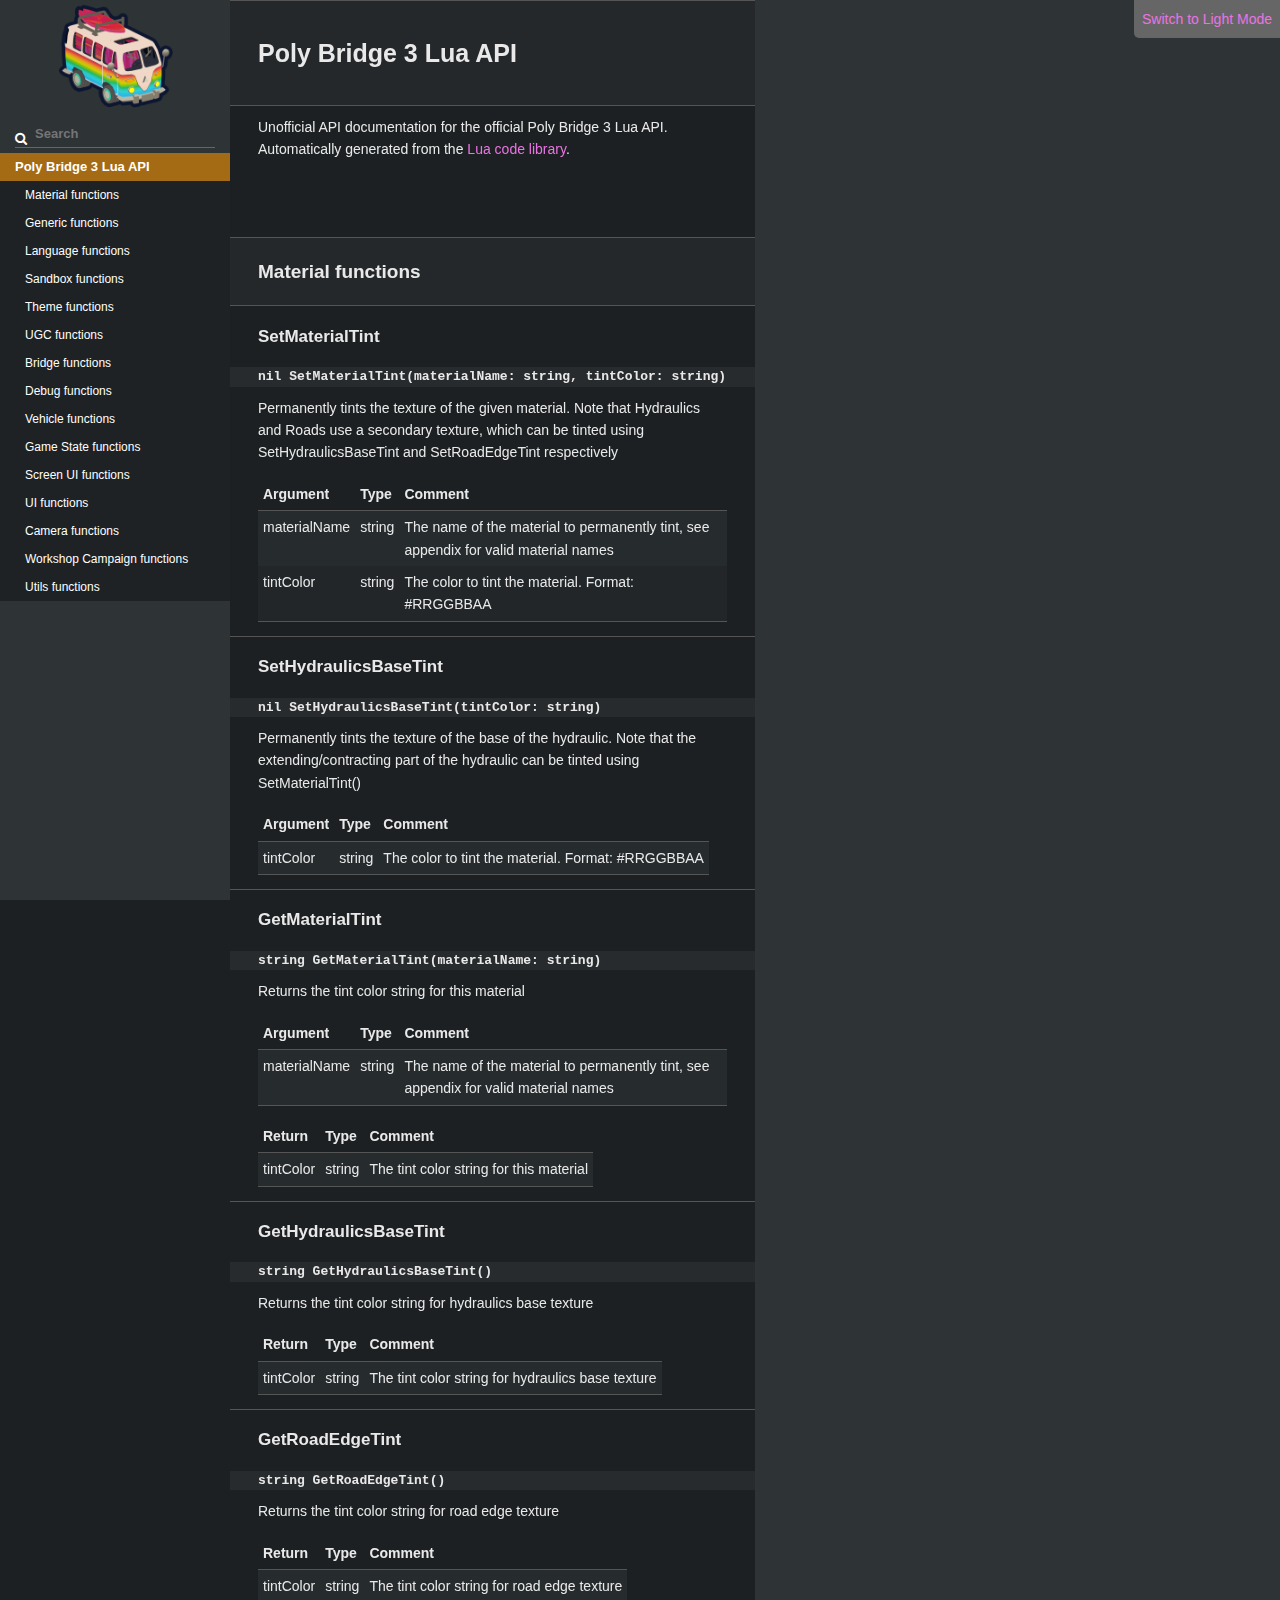
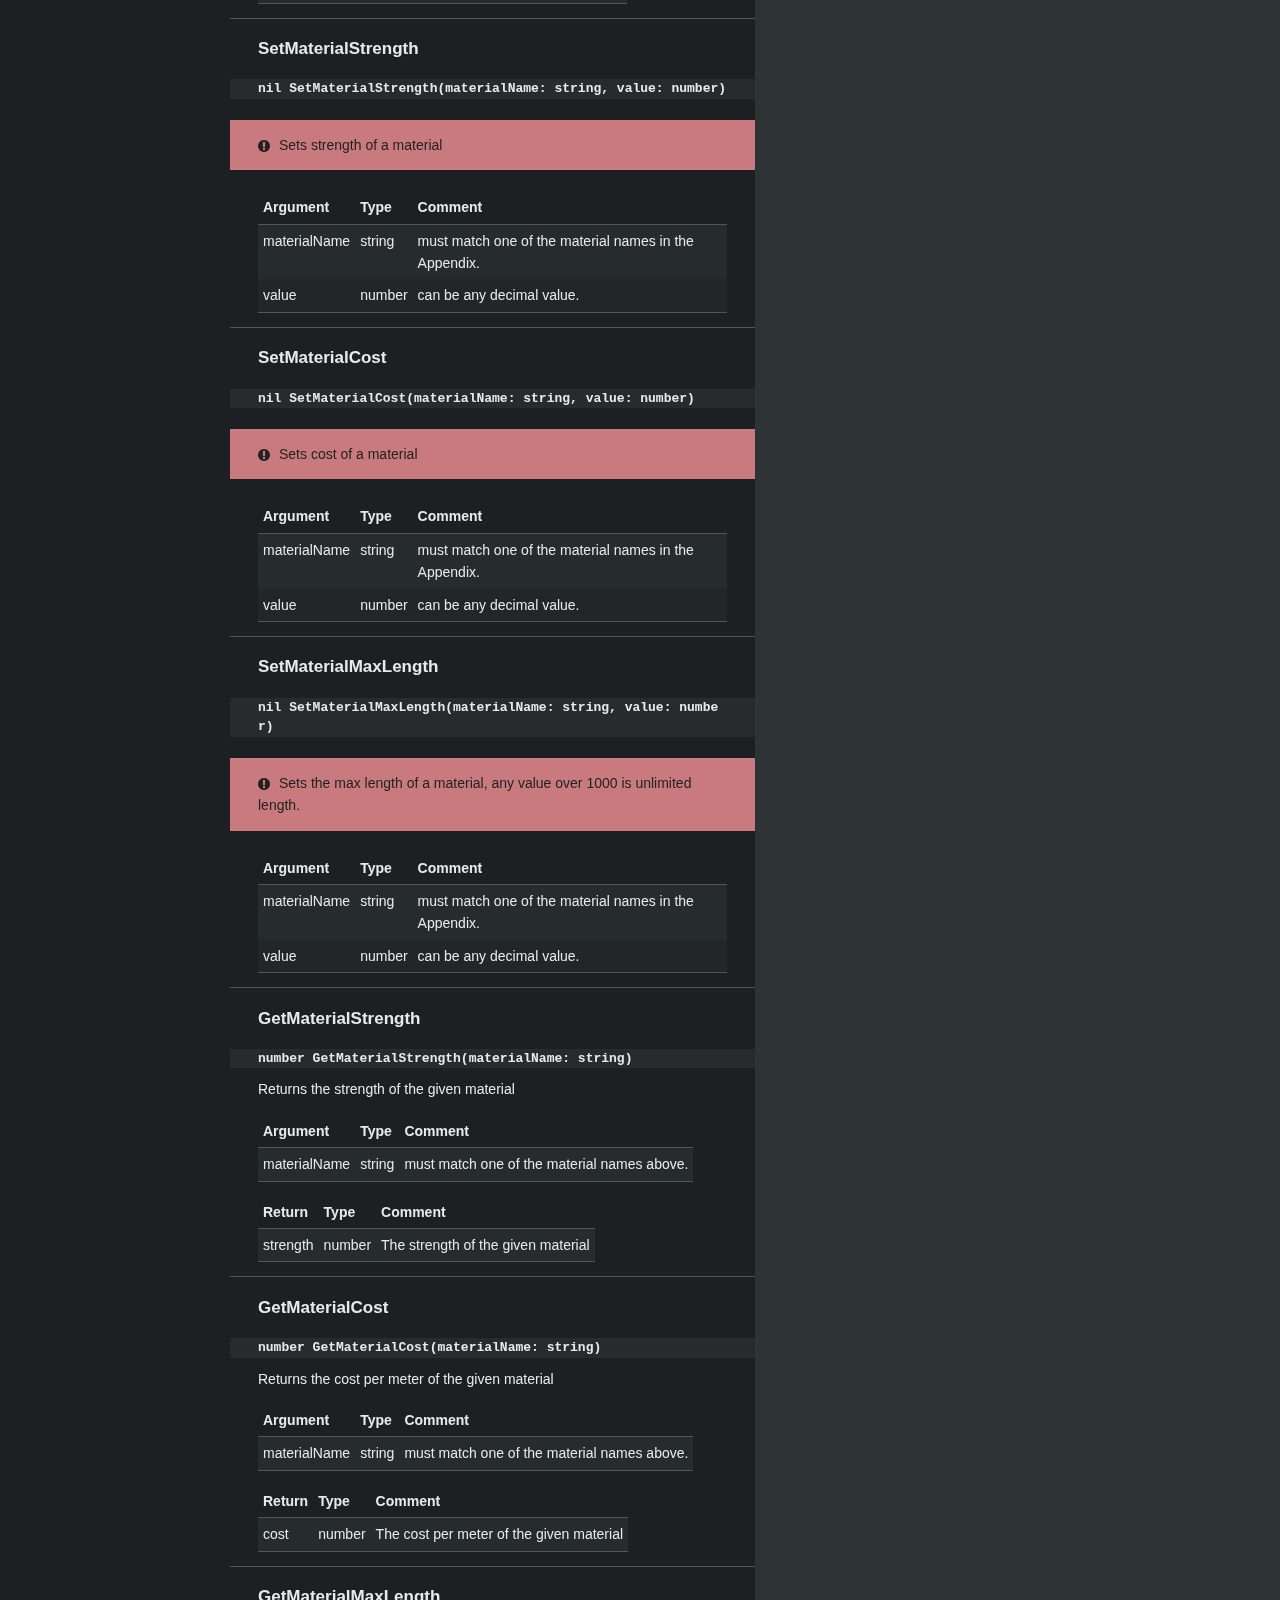
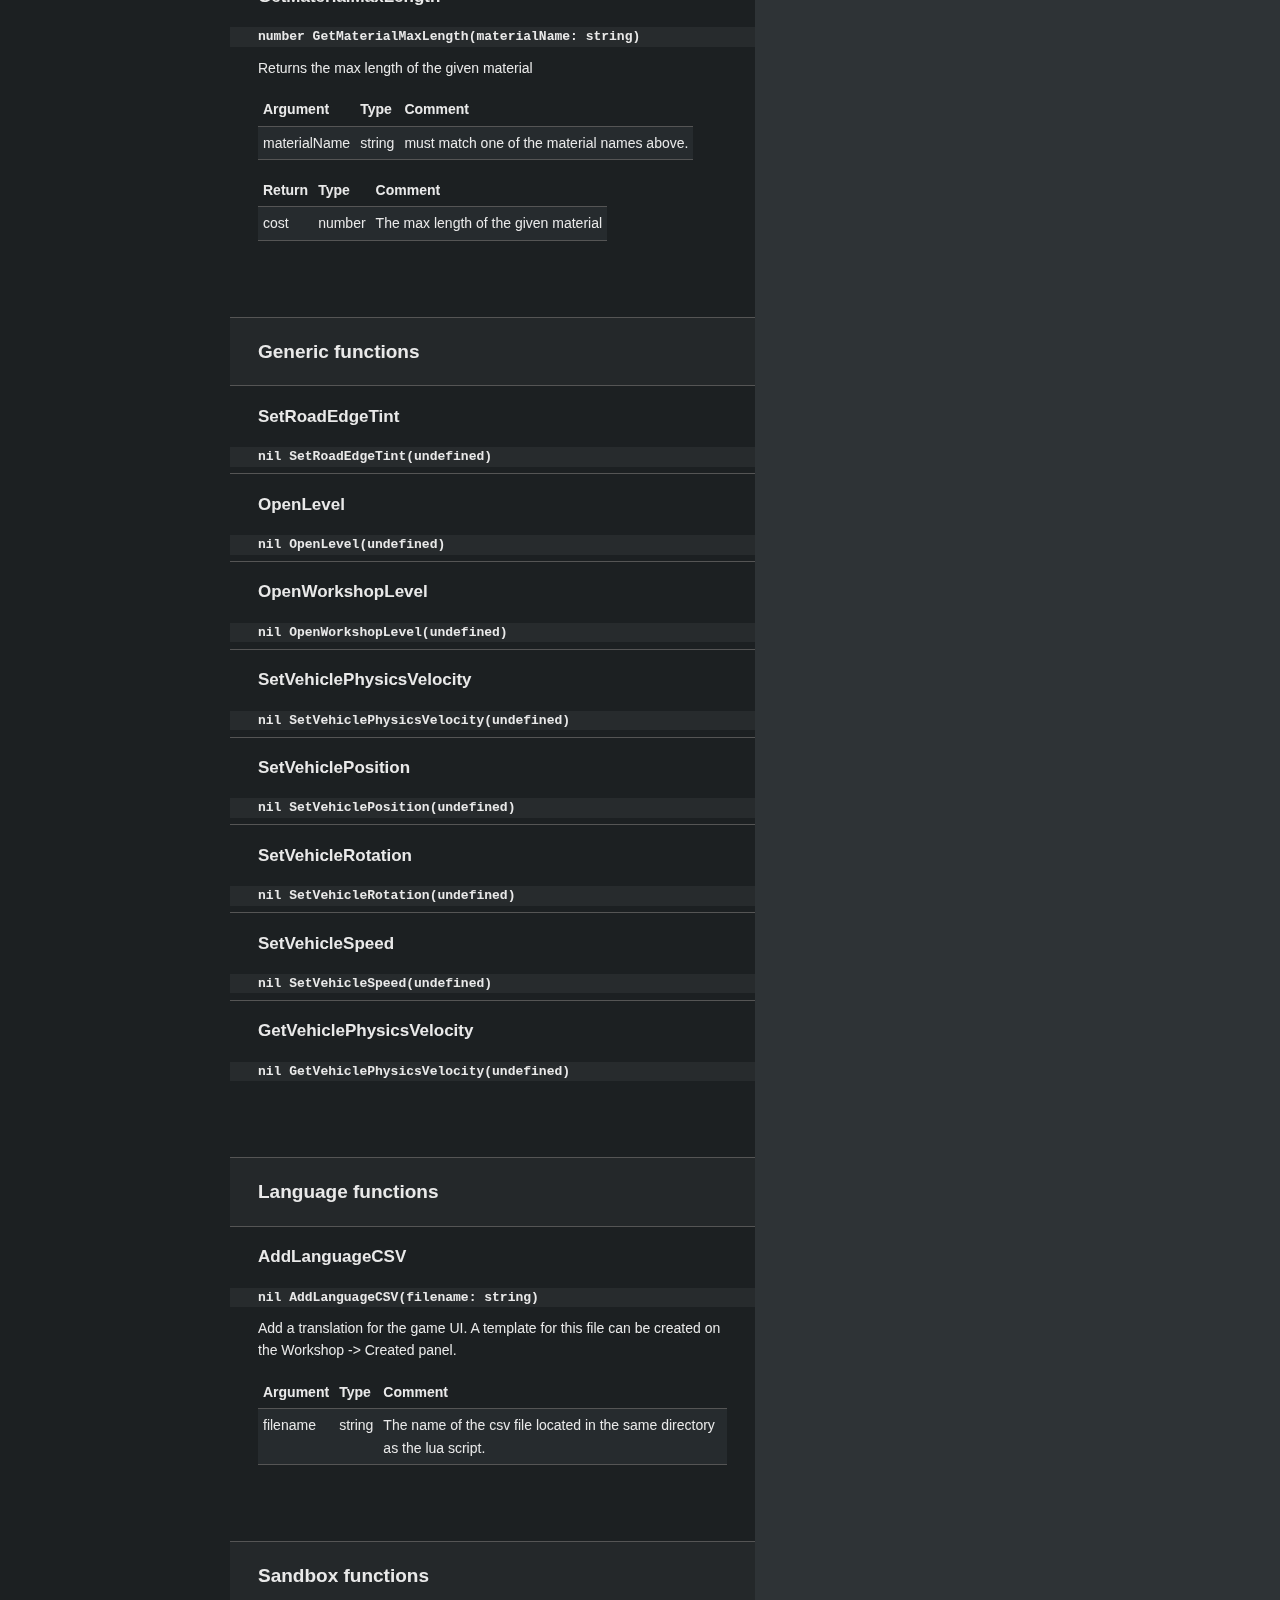
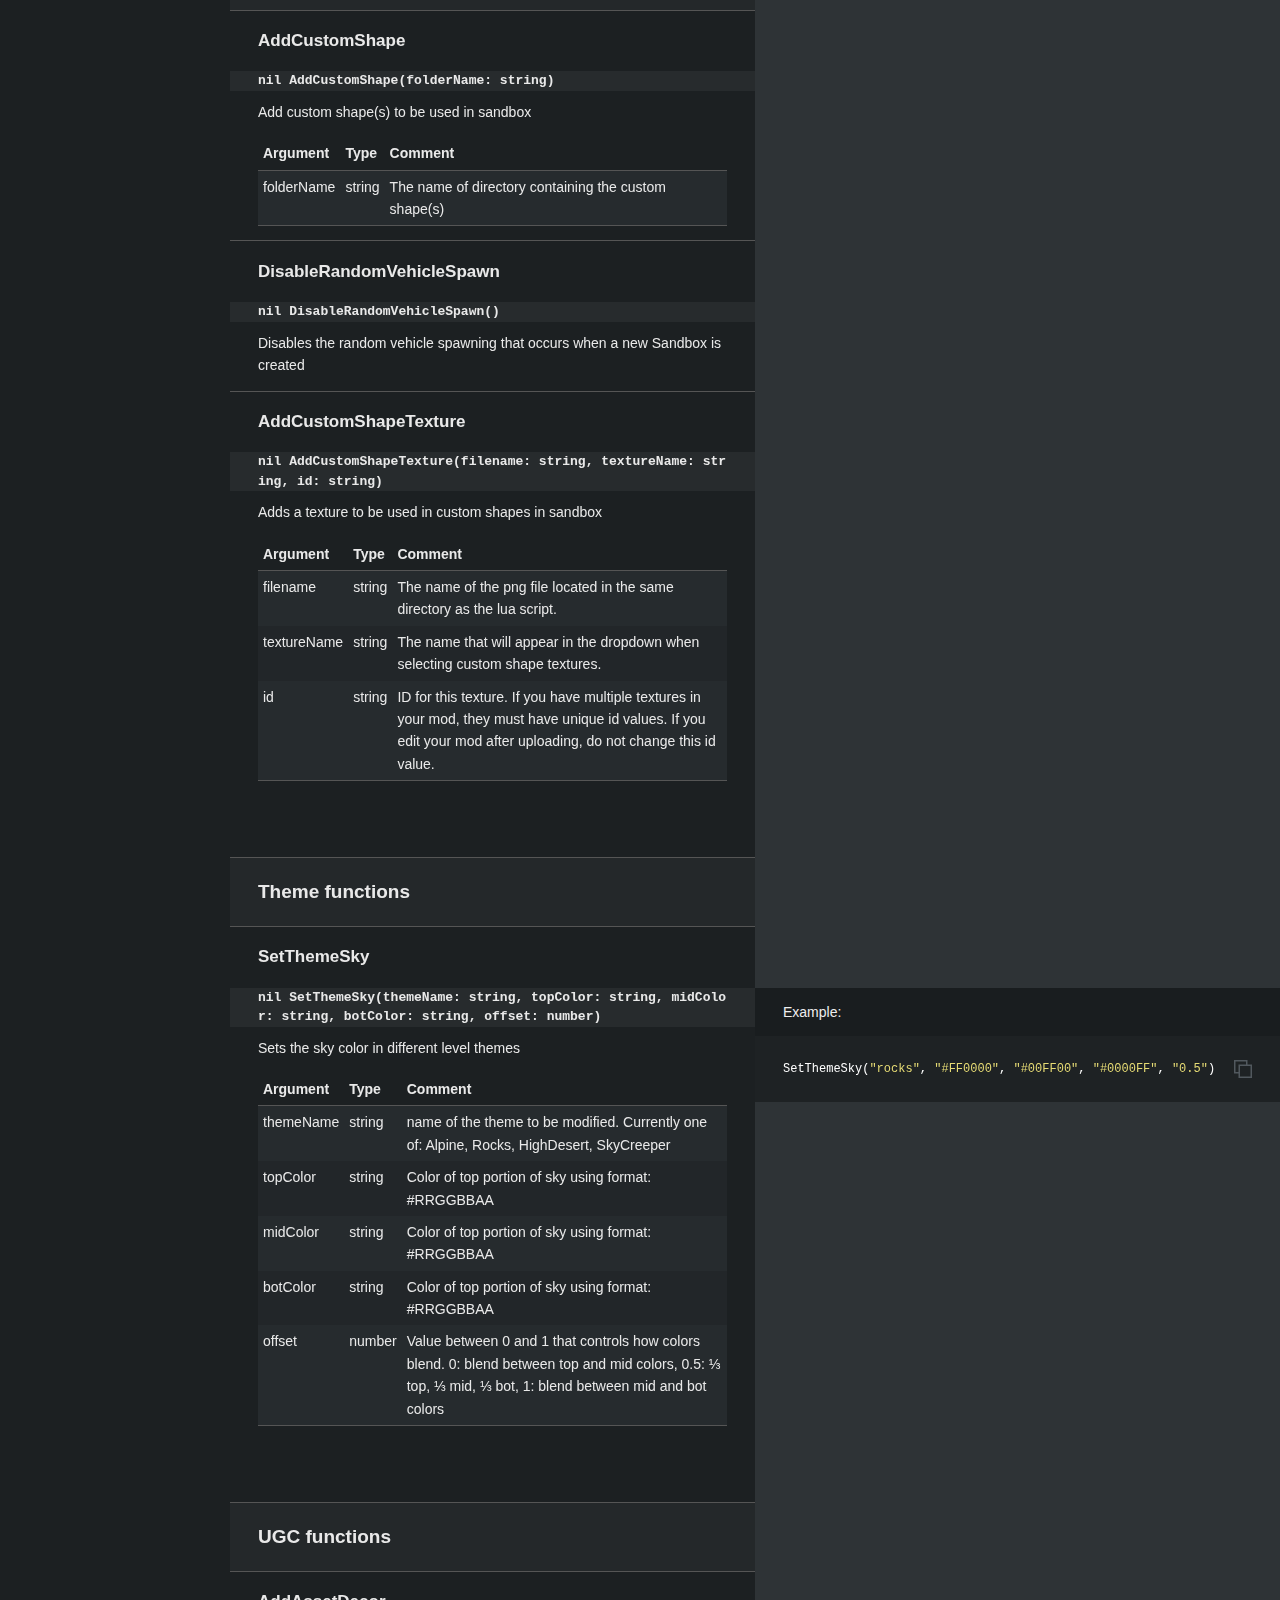
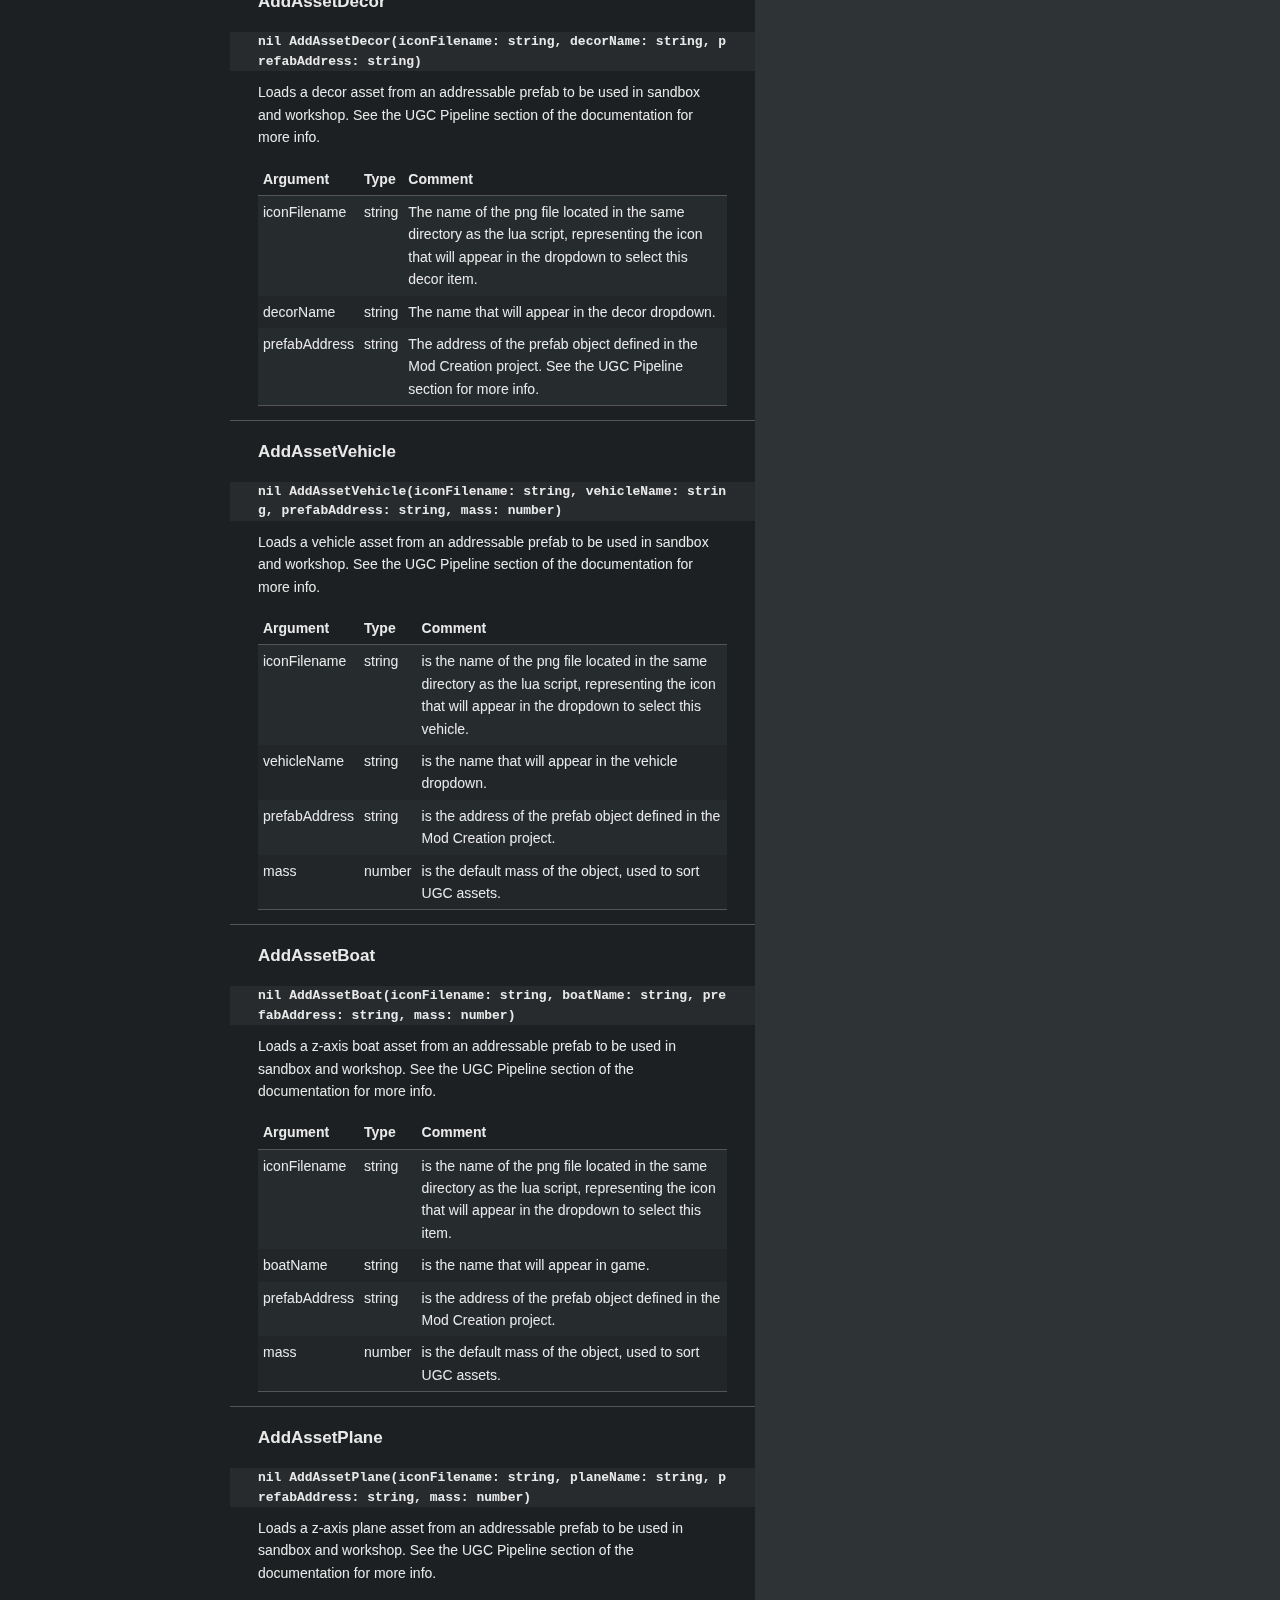
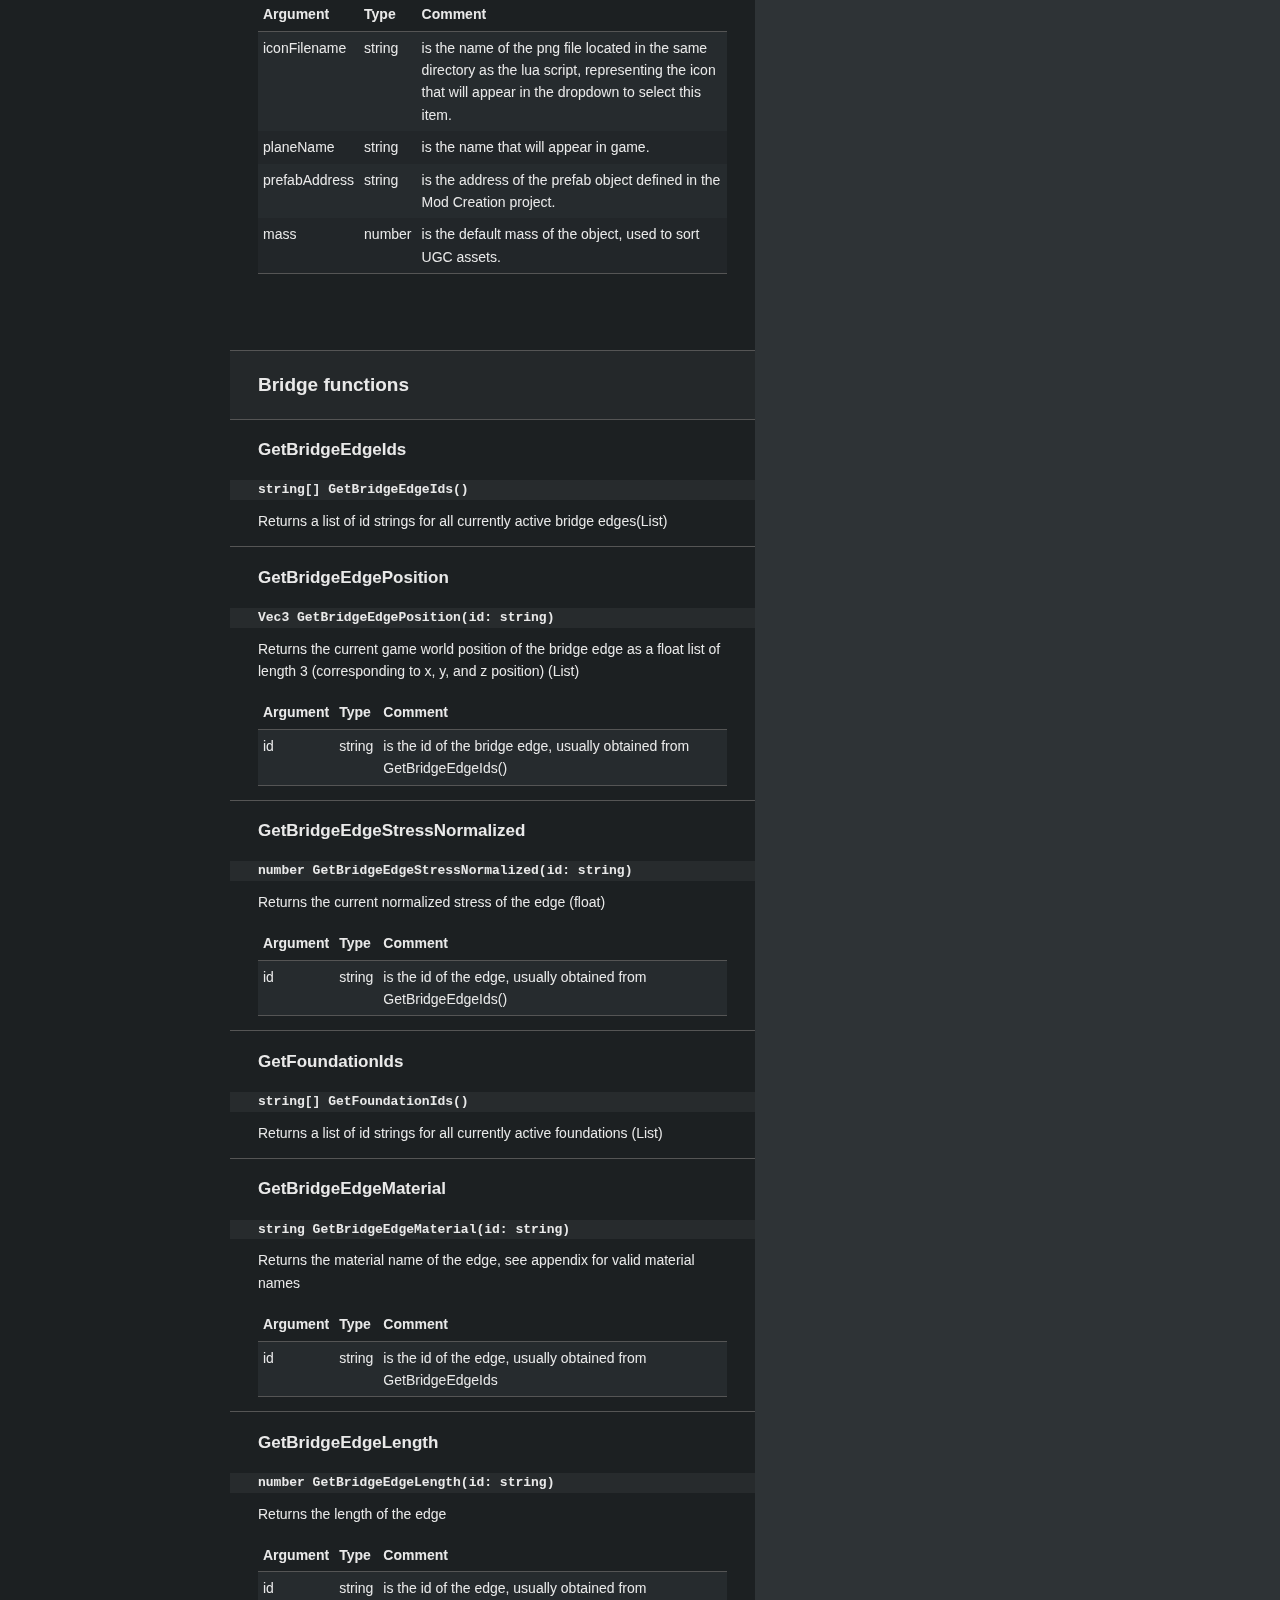
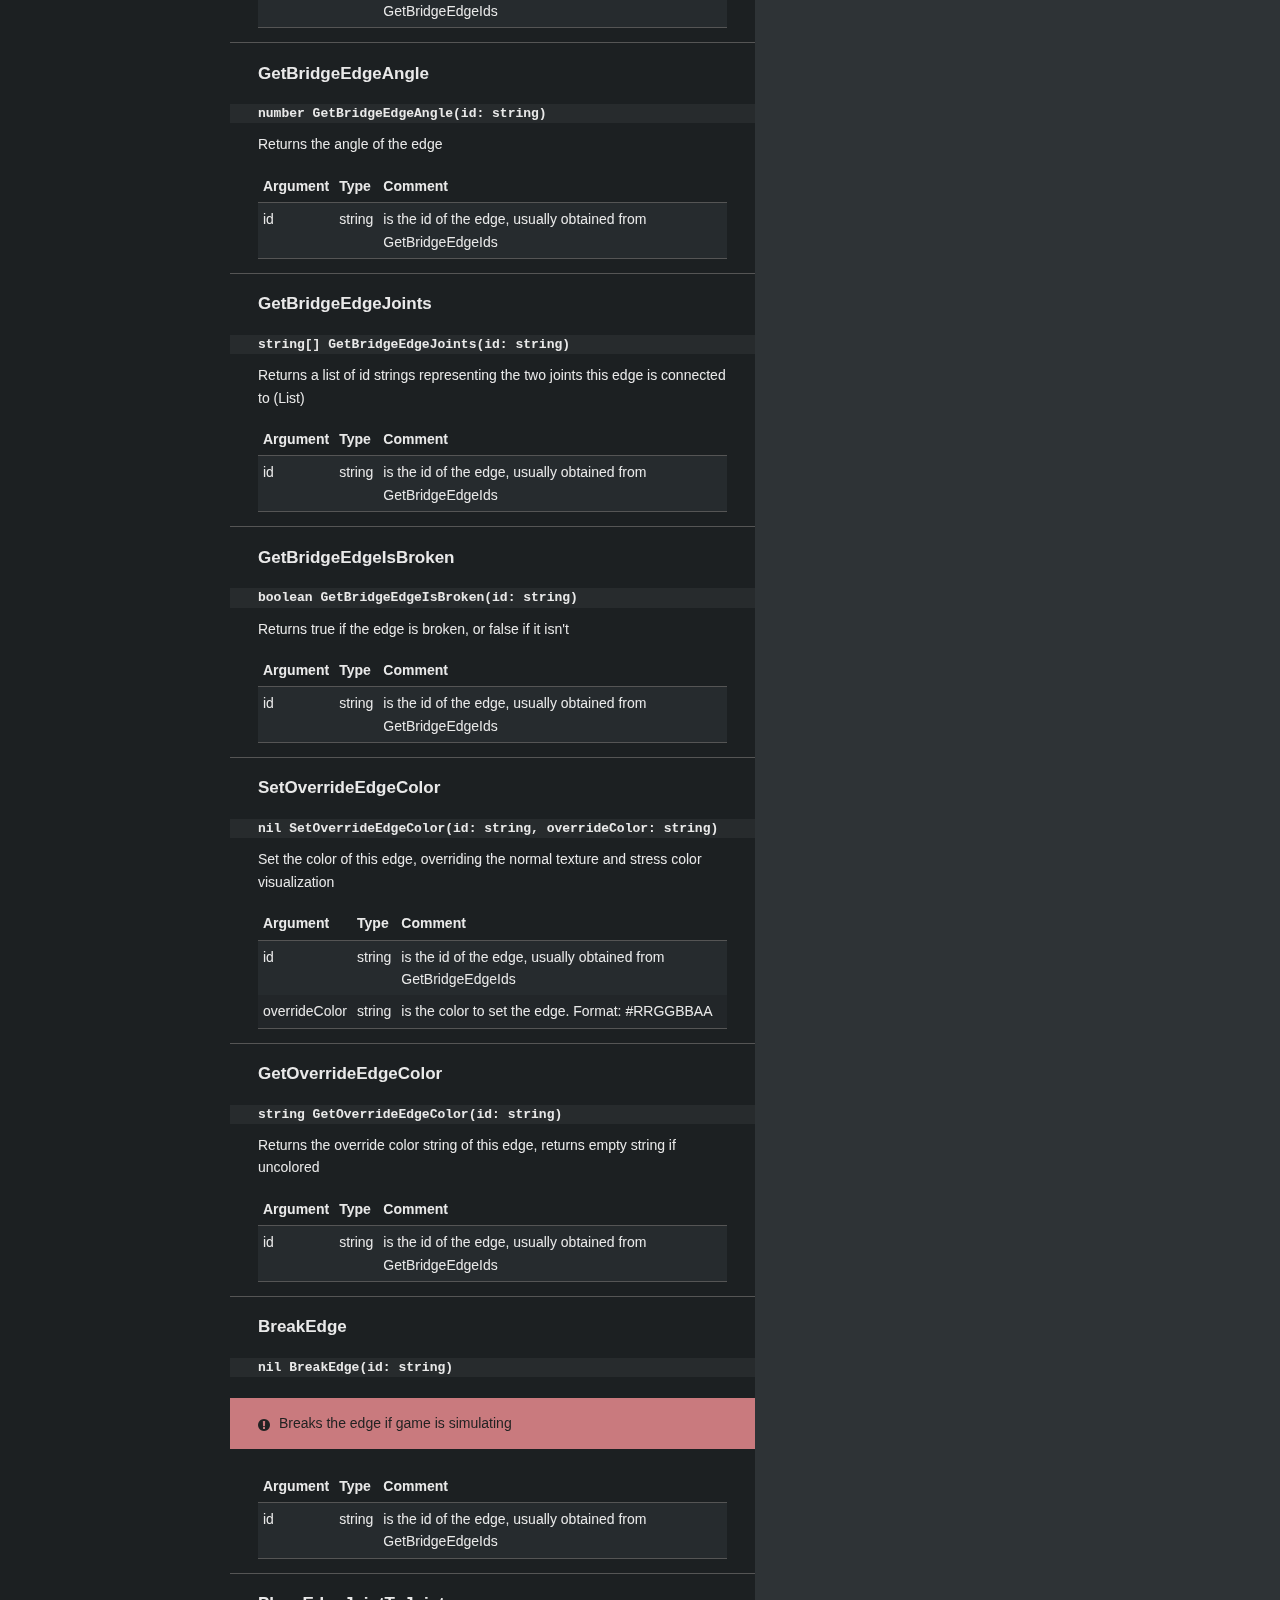
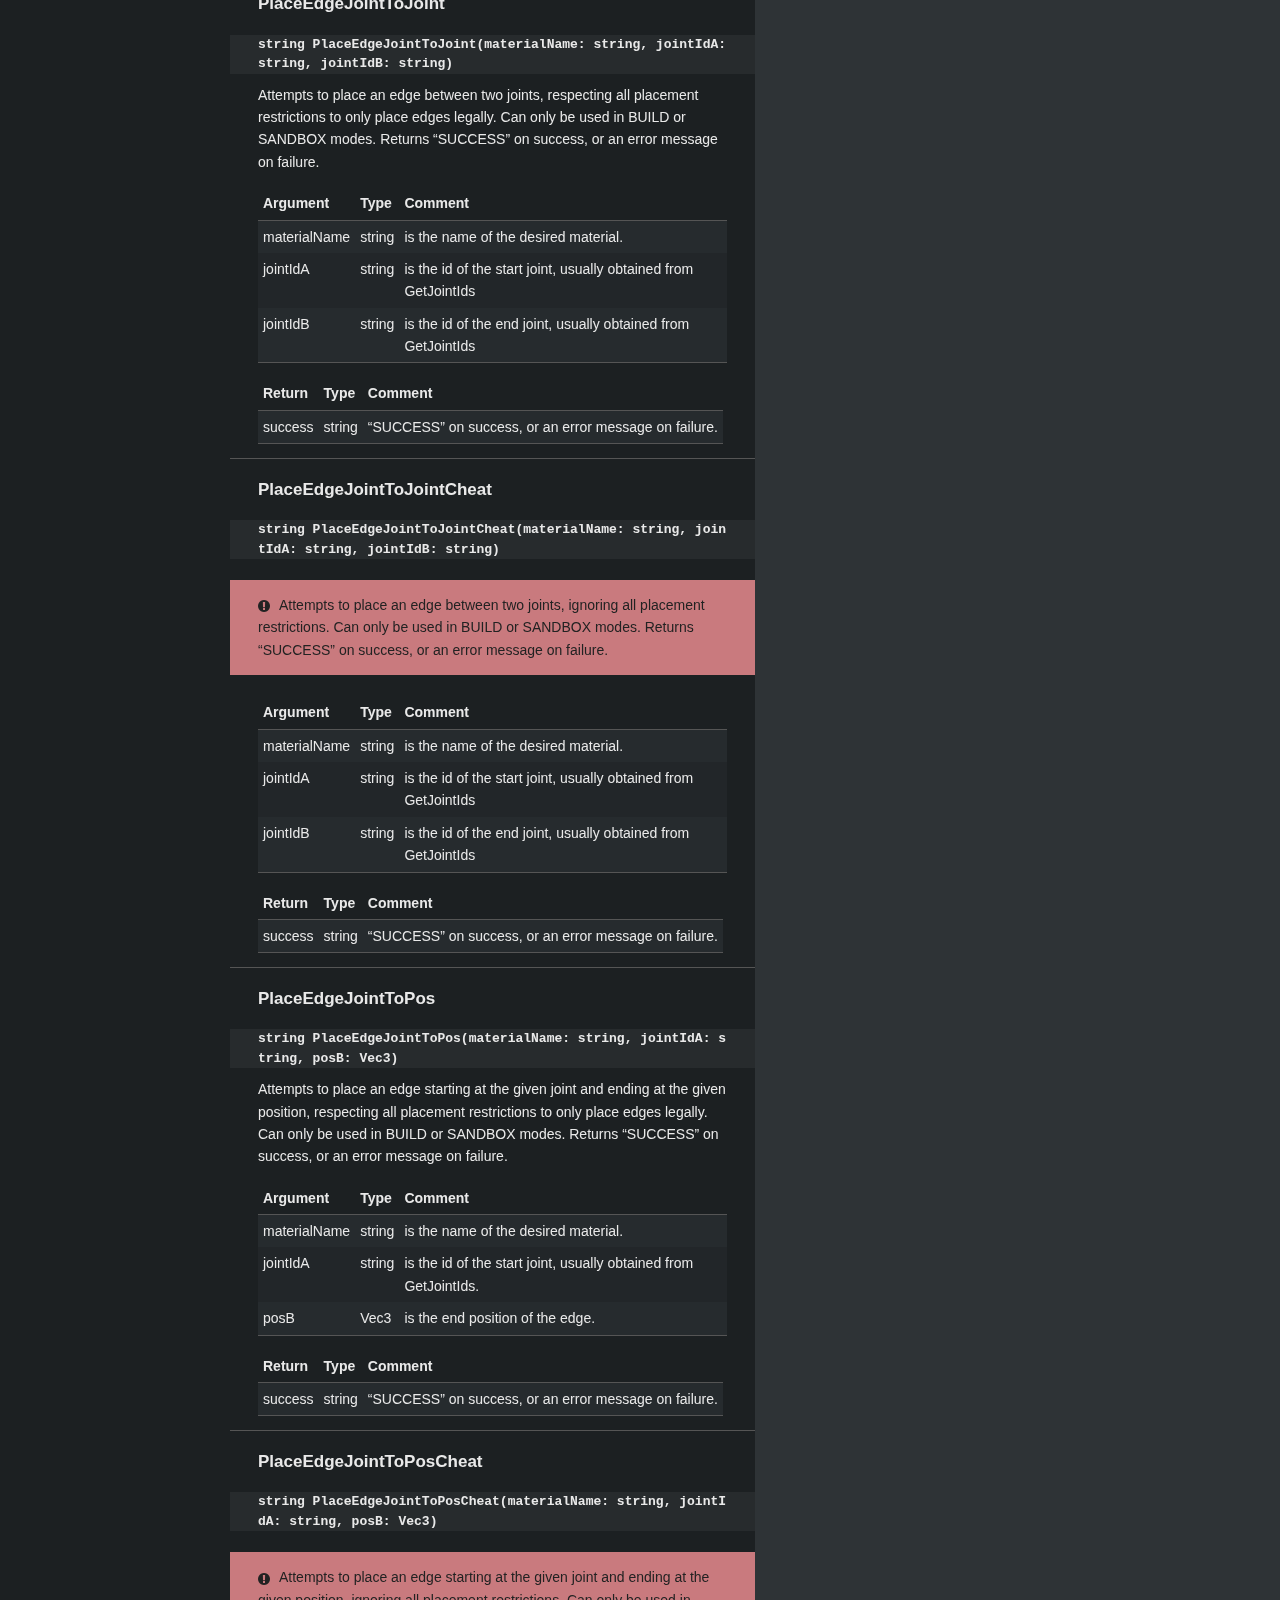
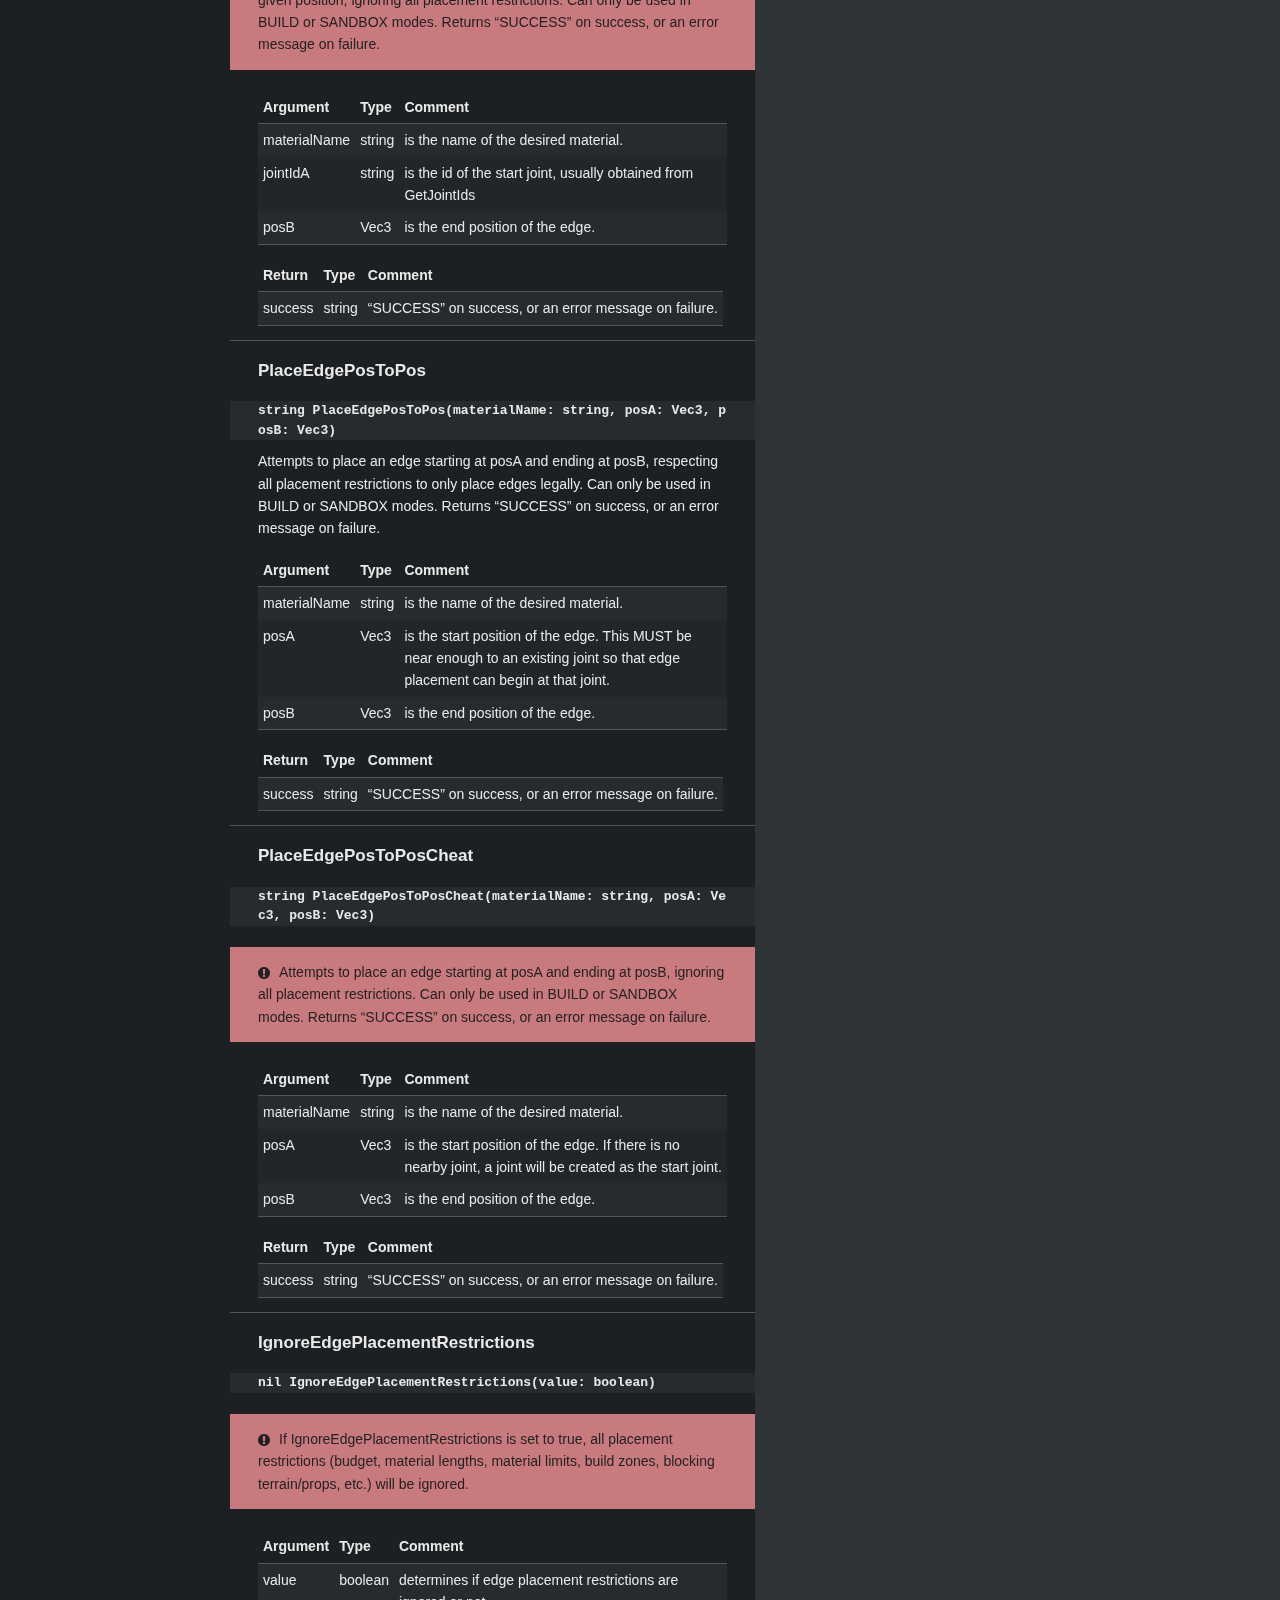
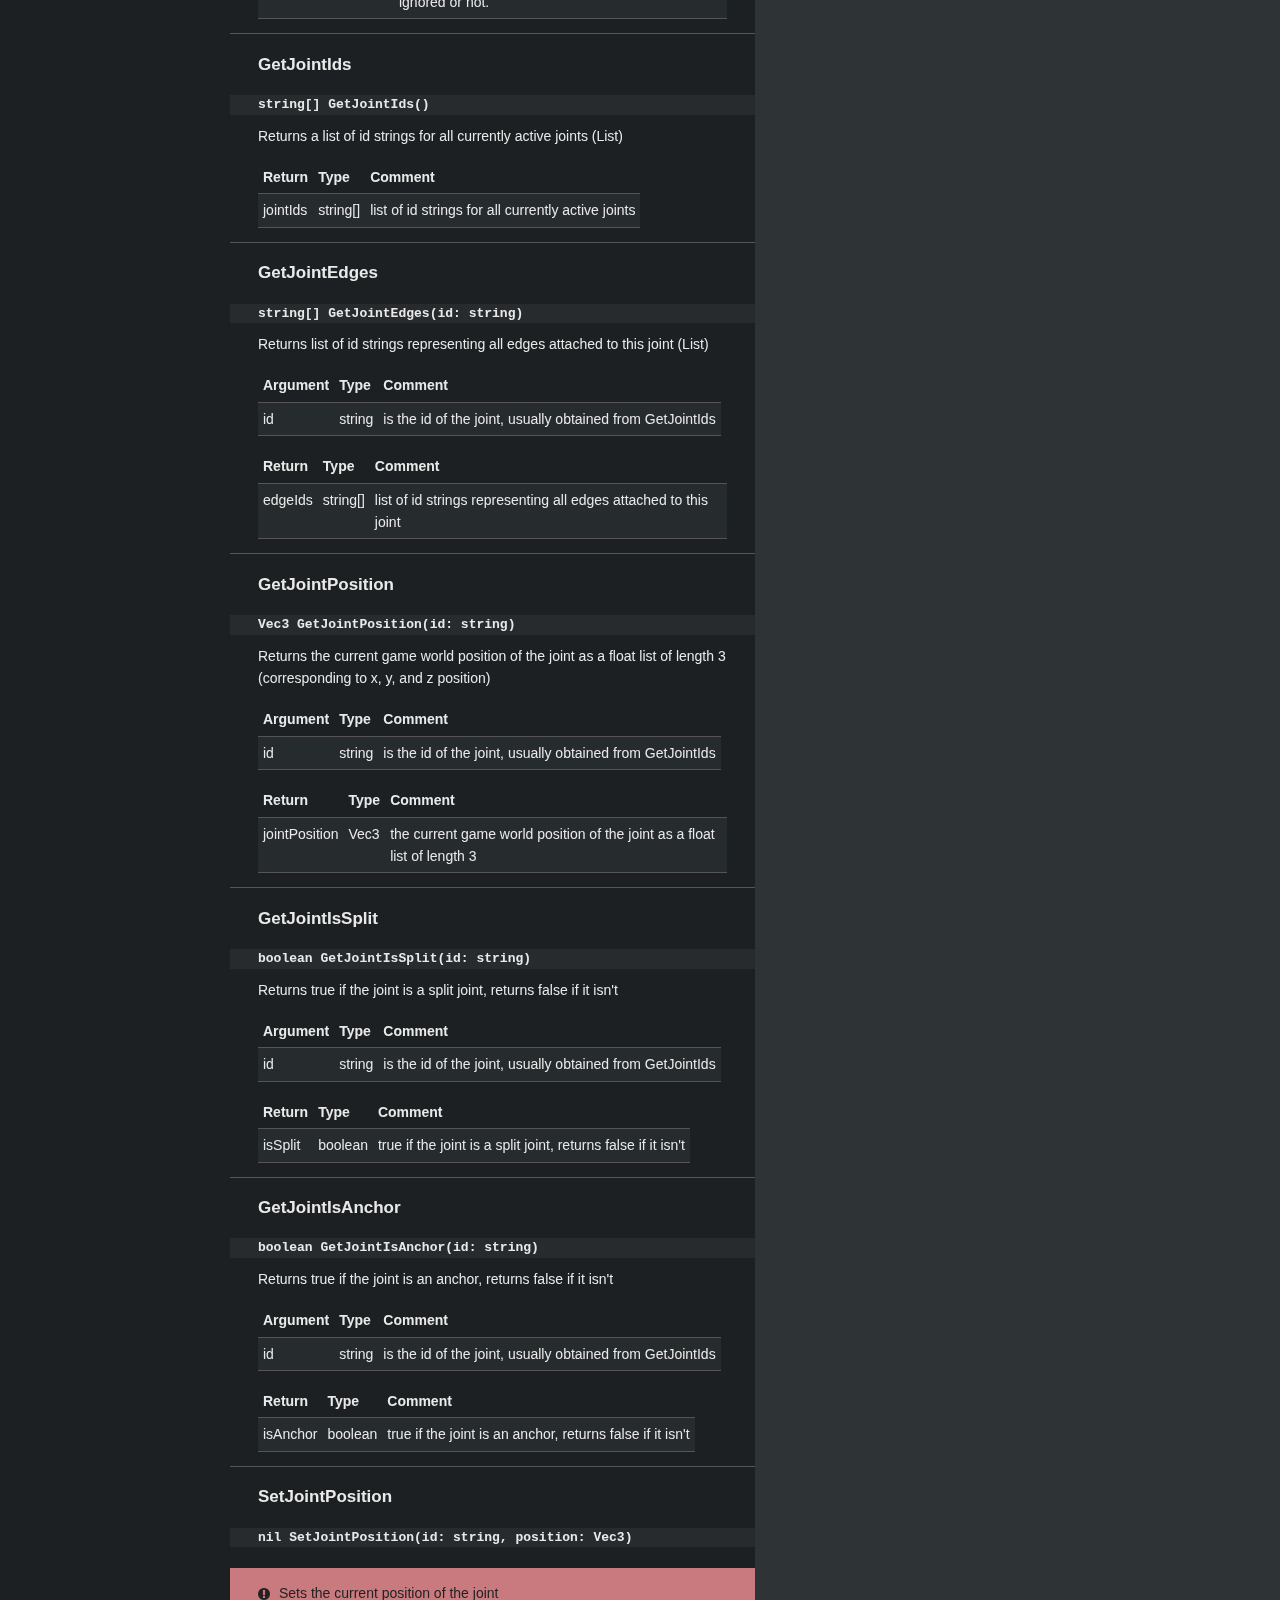
==== docs/index.html @ 61768ef8 "build slate" ====
<!doctype html>
<html>
  <head>
    <meta charset="utf-8">
    <meta content="IE=edge,chrome=1" http-equiv="X-UA-Compatible">
    <meta name="viewport" content="width=device-width, initial-scale=1, maximum-scale=1">
    <link href="images/favicon-184ef374.ico" rel="icon" type="image/ico" />
        <meta
            name="description"
            content="Documentation for the official Poly Bridge 3 Lua modding API"
        >
    <title>Poly Bridge 3 Lua API</title>

    <style media="screen">
      .highlight table td { padding: 5px; }
.highlight table pre { margin: 0; }
.highlight .gh {
  color: #999999;
}
.highlight .sr {
  color: #f6aa11;
}
.highlight .go {
  color: #888888;
}
.highlight .gp {
  color: #555555;
}
.highlight .gs {
}
.highlight .gu {
  color: #aaaaaa;
}
.highlight .nb {
  color: #f6aa11;
}
.highlight .cm {
  color: #75715e;
}
.highlight .cp {
  color: #75715e;
}
.highlight .c1 {
  color: #75715e;
}
.highlight .cs {
  color: #75715e;
}
.highlight .c, .highlight .ch, .highlight .cd, .highlight .cpf {
  color: #75715e;
}
.highlight .err {
  color: #960050;
}
.highlight .gr {
  color: #960050;
}
.highlight .gt {
  color: #960050;
}
.highlight .gd {
  color: #49483e;
}
.highlight .gi {
  color: #49483e;
}
.highlight .ge {
  color: #49483e;
}
.highlight .kc {
  color: #66d9ef;
}
.highlight .kd {
  color: #66d9ef;
}
.highlight .kr {
  color: #66d9ef;
}
.highlight .no {
  color: #66d9ef;
}
.highlight .kt {
  color: #66d9ef;
}
.highlight .mf {
  color: #ae81ff;
}
.highlight .mh {
  color: #ae81ff;
}
.highlight .il {
  color: #ae81ff;
}
.highlight .mi {
  color: #ae81ff;
}
.highlight .mo {
  color: #ae81ff;
}
.highlight .m, .highlight .mb, .highlight .mx {
  color: #ae81ff;
}
.highlight .sc {
  color: #ae81ff;
}
.highlight .se {
  color: #ae81ff;
}
.highlight .ss {
  color: #ae81ff;
}
.highlight .sd {
  color: #e6db74;
}
.highlight .s2 {
  color: #e6db74;
}
.highlight .sb {
  color: #e6db74;
}
.highlight .sh {
  color: #e6db74;
}
.highlight .si {
  color: #e6db74;
}
.highlight .sx {
  color: #e6db74;
}
.highlight .s1 {
  color: #e6db74;
}
.highlight .s, .highlight .sa, .highlight .dl {
  color: #e6db74;
}
.highlight .na {
  color: #a6e22e;
}
.highlight .nc {
  color: #a6e22e;
}
.highlight .nd {
  color: #a6e22e;
}
.highlight .ne {
  color: #a6e22e;
}
.highlight .nf, .highlight .fm {
  color: #a6e22e;
}
.highlight .vc {
  color: #ffffff;
}
.highlight .nn {
  color: #ffffff;
}
.highlight .ni {
  color: #ffffff;
}
.highlight .bp {
  color: #ffffff;
}
.highlight .vg {
  color: #ffffff;
}
.highlight .vi {
  color: #ffffff;
}
.highlight .nv, .highlight .vm {
  color: #ffffff;
}
.highlight .w {
  color: #ffffff;
}
.highlight {
  color: #ffffff;
}
.highlight .n, .highlight .py, .highlight .nx {
  color: #ffffff;
}
.highlight .nl {
  color: #f92672;
}
.highlight .ow {
  color: #f92672;
}
.highlight .nt {
  color: #f92672;
}
.highlight .k, .highlight .kv {
  color: #f92672;
}
.highlight .kn {
  color: #f92672;
}
.highlight .kp {
  color: #f92672;
}
.highlight .o {
  color: #f92672;
}
    </style>
    <style media="print">
      * {
        -webkit-transition:none!important;
        transition:none!important;
      }
      .highlight table td { padding: 5px; }
.highlight table pre { margin: 0; }
.highlight, .highlight .w {
  color: #586e75;
}
.highlight .err {
  color: #002b36;
  background-color: #dc322f;
}
.highlight .c, .highlight .ch, .highlight .cd, .highlight .cm, .highlight .cpf, .highlight .c1, .highlight .cs {
  color: #657b83;
}
.highlight .cp {
  color: #b58900;
}
.highlight .nt {
  color: #b58900;
}
.highlight .o, .highlight .ow {
  color: #93a1a1;
}
.highlight .p, .highlight .pi {
  color: #93a1a1;
}
.highlight .gi {
  color: #859900;
}
.highlight .gd {
  color: #dc322f;
}
.highlight .gh {
  color: #268bd2;
  background-color: #002b36;
  font-weight: bold;
}
.highlight .k, .highlight .kn, .highlight .kp, .highlight .kr, .highlight .kv {
  color: #6c71c4;
}
.highlight .kc {
  color: #cb4b16;
}
.highlight .kt {
  color: #cb4b16;
}
.highlight .kd {
  color: #cb4b16;
}
.highlight .s, .highlight .sb, .highlight .sc, .highlight .dl, .highlight .sd, .highlight .s2, .highlight .sh, .highlight .sx, .highlight .s1 {
  color: #859900;
}
.highlight .sa {
  color: #6c71c4;
}
.highlight .sr {
  color: #2aa198;
}
.highlight .si {
  color: #d33682;
}
.highlight .se {
  color: #d33682;
}
.highlight .nn {
  color: #b58900;
}
.highlight .nc {
  color: #b58900;
}
.highlight .no {
  color: #b58900;
}
.highlight .na {
  color: #268bd2;
}
.highlight .m, .highlight .mb, .highlight .mf, .highlight .mh, .highlight .mi, .highlight .il, .highlight .mo, .highlight .mx {
  color: #859900;
}
.highlight .ss {
  color: #859900;
}
    </style>
    <link href="stylesheets/screen-2de8fa68.css" rel="stylesheet" media="screen" />
    <link href="stylesheets/print-384e8ae0.css" rel="stylesheet" media="print" />
      <script src="javascripts/all-1b920087.js"></script>

    <script>
      $(function() { setupCodeCopy(); });
    </script>
  </head>

  <body class="index" data-languages="[]">
    <a href="#" id="nav-button">
      <span>
        NAV
        <img src="images/navbar-cad8cdcb.png" alt="" />
      </span>
    </a>
    <div class="toc-wrapper">
      <img src="images/logo-860250e3.png" class="logo" alt="" />
        <div class="search">
          <input type="text" class="search" id="input-search" placeholder="Search">
        </div>
        <ul class="search-results"></ul>
      <ul id="toc" class="toc-list-h1">
          <li>
            <a href="#Poly-Bridge-3-Lua-API" class="toc-h1 toc-link" data-title="Poly Bridge 3 Lua API">Poly Bridge 3 Lua API</a>
              <ul class="toc-list-h2">
                  <li>
                    <a href="#Material-functions" class="toc-h2 toc-link" data-title="Material functions">Material functions</a>
                      <ul class="toc-list-h3">
                          <li>
                            <a href="#SetMaterialTint" class="toc-h3 toc-link" data-title="SetMaterialTint">SetMaterialTint</a>
                          </li>
                          <li>
                            <a href="#SetHydraulicsBaseTint" class="toc-h3 toc-link" data-title="SetHydraulicsBaseTint">SetHydraulicsBaseTint</a>
                          </li>
                          <li>
                            <a href="#GetMaterialTint" class="toc-h3 toc-link" data-title="GetMaterialTint">GetMaterialTint</a>
                          </li>
                          <li>
                            <a href="#GetHydraulicsBaseTint" class="toc-h3 toc-link" data-title="GetHydraulicsBaseTint">GetHydraulicsBaseTint</a>
                          </li>
                          <li>
                            <a href="#GetRoadEdgeTint" class="toc-h3 toc-link" data-title="GetRoadEdgeTint">GetRoadEdgeTint</a>
                          </li>
                          <li>
                            <a href="#SetMaterialStrength" class="toc-h3 toc-link" data-title="SetMaterialStrength">SetMaterialStrength</a>
                          </li>
                          <li>
                            <a href="#SetMaterialCost" class="toc-h3 toc-link" data-title="SetMaterialCost">SetMaterialCost</a>
                          </li>
                          <li>
                            <a href="#SetMaterialMaxLength" class="toc-h3 toc-link" data-title="SetMaterialMaxLength">SetMaterialMaxLength</a>
                          </li>
                          <li>
                            <a href="#GetMaterialStrength" class="toc-h3 toc-link" data-title="GetMaterialStrength">GetMaterialStrength</a>
                          </li>
                          <li>
                            <a href="#GetMaterialCost" class="toc-h3 toc-link" data-title="GetMaterialCost">GetMaterialCost</a>
                          </li>
                          <li>
                            <a href="#GetMaterialMaxLength" class="toc-h3 toc-link" data-title="GetMaterialMaxLength">GetMaterialMaxLength</a>
                          </li>
                      </ul>
                  </li>
                  <li>
                    <a href="#Generic-functions" class="toc-h2 toc-link" data-title="Generic functions">Generic functions</a>
                      <ul class="toc-list-h3">
                          <li>
                            <a href="#SetRoadEdgeTint" class="toc-h3 toc-link" data-title="SetRoadEdgeTint">SetRoadEdgeTint</a>
                          </li>
                          <li>
                            <a href="#OpenLevel" class="toc-h3 toc-link" data-title="OpenLevel">OpenLevel</a>
                          </li>
                          <li>
                            <a href="#OpenWorkshopLevel" class="toc-h3 toc-link" data-title="OpenWorkshopLevel">OpenWorkshopLevel</a>
                          </li>
                          <li>
                            <a href="#SetVehiclePhysicsVelocity" class="toc-h3 toc-link" data-title="SetVehiclePhysicsVelocity">SetVehiclePhysicsVelocity</a>
                          </li>
                          <li>
                            <a href="#SetVehiclePosition" class="toc-h3 toc-link" data-title="SetVehiclePosition">SetVehiclePosition</a>
                          </li>
                          <li>
                            <a href="#SetVehicleRotation" class="toc-h3 toc-link" data-title="SetVehicleRotation">SetVehicleRotation</a>
                          </li>
                          <li>
                            <a href="#SetVehicleSpeed" class="toc-h3 toc-link" data-title="SetVehicleSpeed">SetVehicleSpeed</a>
                          </li>
                          <li>
                            <a href="#GetVehiclePhysicsVelocity" class="toc-h3 toc-link" data-title="GetVehiclePhysicsVelocity">GetVehiclePhysicsVelocity</a>
                          </li>
                      </ul>
                  </li>
                  <li>
                    <a href="#Language-functions" class="toc-h2 toc-link" data-title="Language functions">Language functions</a>
                      <ul class="toc-list-h3">
                          <li>
                            <a href="#AddLanguageCSV" class="toc-h3 toc-link" data-title="AddLanguageCSV">AddLanguageCSV</a>
                          </li>
                      </ul>
                  </li>
                  <li>
                    <a href="#Sandbox-functions" class="toc-h2 toc-link" data-title="Sandbox functions">Sandbox functions</a>
                      <ul class="toc-list-h3">
                          <li>
                            <a href="#AddCustomShape" class="toc-h3 toc-link" data-title="AddCustomShape">AddCustomShape</a>
                          </li>
                          <li>
                            <a href="#DisableRandomVehicleSpawn" class="toc-h3 toc-link" data-title="DisableRandomVehicleSpawn">DisableRandomVehicleSpawn</a>
                          </li>
                          <li>
                            <a href="#AddCustomShapeTexture" class="toc-h3 toc-link" data-title="AddCustomShapeTexture">AddCustomShapeTexture</a>
                          </li>
                      </ul>
                  </li>
                  <li>
                    <a href="#Theme-functions" class="toc-h2 toc-link" data-title="Theme functions">Theme functions</a>
                      <ul class="toc-list-h3">
                          <li>
                            <a href="#SetThemeSky" class="toc-h3 toc-link" data-title="SetThemeSky">SetThemeSky</a>
                          </li>
                      </ul>
                  </li>
                  <li>
                    <a href="#UGC-functions" class="toc-h2 toc-link" data-title="UGC functions">UGC functions</a>
                      <ul class="toc-list-h3">
                          <li>
                            <a href="#AddAssetDecor" class="toc-h3 toc-link" data-title="AddAssetDecor">AddAssetDecor</a>
                          </li>
                          <li>
                            <a href="#AddAssetVehicle" class="toc-h3 toc-link" data-title="AddAssetVehicle">AddAssetVehicle</a>
                          </li>
                          <li>
                            <a href="#AddAssetBoat" class="toc-h3 toc-link" data-title="AddAssetBoat">AddAssetBoat</a>
                          </li>
                          <li>
                            <a href="#AddAssetPlane" class="toc-h3 toc-link" data-title="AddAssetPlane">AddAssetPlane</a>
                          </li>
                      </ul>
                  </li>
                  <li>
                    <a href="#Bridge-functions" class="toc-h2 toc-link" data-title="Bridge functions">Bridge functions</a>
                      <ul class="toc-list-h3">
                          <li>
                            <a href="#GetBridgeEdgeIds" class="toc-h3 toc-link" data-title="GetBridgeEdgeIds">GetBridgeEdgeIds</a>
                          </li>
                          <li>
                            <a href="#GetBridgeEdgePosition" class="toc-h3 toc-link" data-title="GetBridgeEdgePosition">GetBridgeEdgePosition</a>
                          </li>
                          <li>
                            <a href="#GetBridgeEdgeStressNormalized" class="toc-h3 toc-link" data-title="GetBridgeEdgeStressNormalized">GetBridgeEdgeStressNormalized</a>
                          </li>
                          <li>
                            <a href="#GetFoundationIds" class="toc-h3 toc-link" data-title="GetFoundationIds">GetFoundationIds</a>
                          </li>
                          <li>
                            <a href="#GetBridgeEdgeMaterial" class="toc-h3 toc-link" data-title="GetBridgeEdgeMaterial">GetBridgeEdgeMaterial</a>
                          </li>
                          <li>
                            <a href="#GetBridgeEdgeLength" class="toc-h3 toc-link" data-title="GetBridgeEdgeLength">GetBridgeEdgeLength</a>
                          </li>
                          <li>
                            <a href="#GetBridgeEdgeAngle" class="toc-h3 toc-link" data-title="GetBridgeEdgeAngle">GetBridgeEdgeAngle</a>
                          </li>
                          <li>
                            <a href="#GetBridgeEdgeJoints" class="toc-h3 toc-link" data-title="GetBridgeEdgeJoints">GetBridgeEdgeJoints</a>
                          </li>
                          <li>
                            <a href="#GetBridgeEdgeIsBroken" class="toc-h3 toc-link" data-title="GetBridgeEdgeIsBroken">GetBridgeEdgeIsBroken</a>
                          </li>
                          <li>
                            <a href="#SetOverrideEdgeColor" class="toc-h3 toc-link" data-title="SetOverrideEdgeColor">SetOverrideEdgeColor</a>
                          </li>
                          <li>
                            <a href="#GetOverrideEdgeColor" class="toc-h3 toc-link" data-title="GetOverrideEdgeColor">GetOverrideEdgeColor</a>
                          </li>
                          <li>
                            <a href="#BreakEdge" class="toc-h3 toc-link" data-title="BreakEdge">BreakEdge</a>
                          </li>
                          <li>
                            <a href="#PlaceEdgeJointToJoint" class="toc-h3 toc-link" data-title="PlaceEdgeJointToJoint">PlaceEdgeJointToJoint</a>
                          </li>
                          <li>
                            <a href="#PlaceEdgeJointToJointCheat" class="toc-h3 toc-link" data-title="PlaceEdgeJointToJointCheat">PlaceEdgeJointToJointCheat</a>
                          </li>
                          <li>
                            <a href="#PlaceEdgeJointToPos" class="toc-h3 toc-link" data-title="PlaceEdgeJointToPos">PlaceEdgeJointToPos</a>
                          </li>
                          <li>
                            <a href="#PlaceEdgeJointToPosCheat" class="toc-h3 toc-link" data-title="PlaceEdgeJointToPosCheat">PlaceEdgeJointToPosCheat</a>
                          </li>
                          <li>
                            <a href="#PlaceEdgePosToPos" class="toc-h3 toc-link" data-title="PlaceEdgePosToPos">PlaceEdgePosToPos</a>
                          </li>
                          <li>
                            <a href="#PlaceEdgePosToPosCheat" class="toc-h3 toc-link" data-title="PlaceEdgePosToPosCheat">PlaceEdgePosToPosCheat</a>
                          </li>
                          <li>
                            <a href="#IgnoreEdgePlacementRestrictions" class="toc-h3 toc-link" data-title="IgnoreEdgePlacementRestrictions">IgnoreEdgePlacementRestrictions</a>
                          </li>
                          <li>
                            <a href="#GetJointIds" class="toc-h3 toc-link" data-title="GetJointIds">GetJointIds</a>
                          </li>
                          <li>
                            <a href="#GetJointEdges" class="toc-h3 toc-link" data-title="GetJointEdges">GetJointEdges</a>
                          </li>
                          <li>
                            <a href="#GetJointPosition" class="toc-h3 toc-link" data-title="GetJointPosition">GetJointPosition</a>
                          </li>
                          <li>
                            <a href="#GetJointIsSplit" class="toc-h3 toc-link" data-title="GetJointIsSplit">GetJointIsSplit</a>
                          </li>
                          <li>
                            <a href="#GetJointIsAnchor" class="toc-h3 toc-link" data-title="GetJointIsAnchor">GetJointIsAnchor</a>
                          </li>
                          <li>
                            <a href="#SetJointPosition" class="toc-h3 toc-link" data-title="SetJointPosition">SetJointPosition</a>
                          </li>
                          <li>
                            <a href="#SetJointLegalPosition" class="toc-h3 toc-link" data-title="SetJointLegalPosition">SetJointLegalPosition</a>
                          </li>
                          <li>
                            <a href="#GetJointIsUnbuildable" class="toc-h3 toc-link" data-title="GetJointIsUnbuildable">GetJointIsUnbuildable</a>
                          </li>
                          <li>
                            <a href="#SetJointIsSplit" class="toc-h3 toc-link" data-title="SetJointIsSplit">SetJointIsSplit</a>
                          </li>
                          <li>
                            <a href="#GetFoundationIdsSelected" class="toc-h3 toc-link" data-title="GetFoundationIdsSelected">GetFoundationIdsSelected</a>
                          </li>
                          <li>
                            <a href="#GetBridgeEdgeIdsSelected" class="toc-h3 toc-link" data-title="GetBridgeEdgeIdsSelected">GetBridgeEdgeIdsSelected</a>
                          </li>
                          <li>
                            <a href="#GetJointIdsSelected" class="toc-h3 toc-link" data-title="GetJointIdsSelected">GetJointIdsSelected</a>
                          </li>
                          <li>
                            <a href="#GetBridgeEdgeStressSigned" class="toc-h3 toc-link" data-title="GetBridgeEdgeStressSigned">GetBridgeEdgeStressSigned</a>
                          </li>
                          <li>
                            <a href="#GetPermanentEdgeColor" class="toc-h3 toc-link" data-title="GetPermanentEdgeColor">GetPermanentEdgeColor</a>
                          </li>
                          <li>
                            <a href="#SetPermanentEdgeColor" class="toc-h3 toc-link" data-title="SetPermanentEdgeColor">SetPermanentEdgeColor</a>
                          </li>
                          <li>
                            <a href="#GetBridgeEdgeIsPrebuilt" class="toc-h3 toc-link" data-title="GetBridgeEdgeIsPrebuilt">GetBridgeEdgeIsPrebuilt</a>
                          </li>
                          <li>
                            <a href="#GetJointIsPrebuilt" class="toc-h3 toc-link" data-title="GetJointIsPrebuilt">GetJointIsPrebuilt</a>
                          </li>
                      </ul>
                  </li>
                  <li>
                    <a href="#Debug-functions" class="toc-h2 toc-link" data-title="Debug functions">Debug functions</a>
                      <ul class="toc-list-h3">
                          <li>
                            <a href="#EnableLevelNavArrows" class="toc-h3 toc-link" data-title="EnableLevelNavArrows">EnableLevelNavArrows</a>
                          </li>
                          <li>
                            <a href="#ShowLevelID" class="toc-h3 toc-link" data-title="ShowLevelID">ShowLevelID</a>
                          </li>
                          <li>
                            <a href="#EnableDebugConsole" class="toc-h3 toc-link" data-title="EnableDebugConsole">EnableDebugConsole</a>
                          </li>
                          <li>
                            <a href="#AddDebugConsoleCommand" class="toc-h3 toc-link" data-title="AddDebugConsoleCommand">AddDebugConsoleCommand</a>
                          </li>
                      </ul>
                  </li>
                  <li>
                    <a href="#Vehicle-functions" class="toc-h2 toc-link" data-title="Vehicle functions">Vehicle functions</a>
                      <ul class="toc-list-h3">
                          <li>
                            <a href="#AddVehicleSkin" class="toc-h3 toc-link" data-title="AddVehicleSkin">AddVehicleSkin</a>
                          </li>
                          <li>
                            <a href="#GetVehicleIds" class="toc-h3 toc-link" data-title="GetVehicleIds">GetVehicleIds</a>
                          </li>
                          <li>
                            <a href="#GetVehiclePosition" class="toc-h3 toc-link" data-title="GetVehiclePosition">GetVehiclePosition</a>
                          </li>
                          <li>
                            <a href="#GetVehicleSpeed" class="toc-h3 toc-link" data-title="GetVehicleSpeed">GetVehicleSpeed</a>
                          </li>
                          <li>
                            <a href="#GetVehicleGameState" class="toc-h3 toc-link" data-title="GetVehicleGameState">GetVehicleGameState</a>
                          </li>
                          <li>
                            <a href="#GetVehicleFlippedDirection" class="toc-h3 toc-link" data-title="GetVehicleFlippedDirection">GetVehicleFlippedDirection</a>
                          </li>
                          <li>
                            <a href="#GetVehicleRotation" class="toc-h3 toc-link" data-title="GetVehicleRotation">GetVehicleRotation</a>
                          </li>
                          <li>
                            <a href="#GetVehicleAcceleration" class="toc-h3 toc-link" data-title="GetVehicleAcceleration">GetVehicleAcceleration</a>
                          </li>
                          <li>
                            <a href="#GetVehicleHorsepower" class="toc-h3 toc-link" data-title="GetVehicleHorsepower">GetVehicleHorsepower</a>
                          </li>
                          <li>
                            <a href="#GetVehicleTargetSpeed" class="toc-h3 toc-link" data-title="GetVehicleTargetSpeed">GetVehicleTargetSpeed</a>
                          </li>
                          <li>
                            <a href="#GetVehicleMass" class="toc-h3 toc-link" data-title="GetVehicleMass">GetVehicleMass</a>
                          </li>
                          <li>
                            <a href="#GetVehicleBrakingForce" class="toc-h3 toc-link" data-title="GetVehicleBrakingForce">GetVehicleBrakingForce</a>
                          </li>
                          <li>
                            <a href="#GetVehicleIdleDownhill" class="toc-h3 toc-link" data-title="GetVehicleIdleDownhill">GetVehicleIdleDownhill</a>
                          </li>
                          <li>
                            <a href="#SetVehicleAcceleration" class="toc-h3 toc-link" data-title="SetVehicleAcceleration">SetVehicleAcceleration</a>
                          </li>
                          <li>
                            <a href="#SetVehicleHorsepower" class="toc-h3 toc-link" data-title="SetVehicleHorsepower">SetVehicleHorsepower</a>
                          </li>
                          <li>
                            <a href="#SetVehicleTargetSpeed" class="toc-h3 toc-link" data-title="SetVehicleTargetSpeed">SetVehicleTargetSpeed</a>
                          </li>
                          <li>
                            <a href="#SetVehicleMass" class="toc-h3 toc-link" data-title="SetVehicleMass">SetVehicleMass</a>
                          </li>
                          <li>
                            <a href="#SetVehicleFlippedDirection" class="toc-h3 toc-link" data-title="SetVehicleFlippedDirection">SetVehicleFlippedDirection</a>
                          </li>
                          <li>
                            <a href="#SetVehicleBrakingForce" class="toc-h3 toc-link" data-title="SetVehicleBrakingForce">SetVehicleBrakingForce</a>
                          </li>
                          <li>
                            <a href="#SetVehicleIdleDownhill" class="toc-h3 toc-link" data-title="SetVehicleIdleDownhill">SetVehicleIdleDownhill</a>
                          </li>
                      </ul>
                  </li>
                  <li>
                    <a href="#Game-State-functions" class="toc-h2 toc-link" data-title="Game State functions">Game State functions</a>
                      <ul class="toc-list-h3">
                          <li>
                            <a href="#GetSimSpeed" class="toc-h3 toc-link" data-title="GetSimSpeed">GetSimSpeed</a>
                          </li>
                          <li>
                            <a href="#SetSimSpeed" class="toc-h3 toc-link" data-title="SetSimSpeed">SetSimSpeed</a>
                          </li>
                          <li>
                            <a href="#GetDefaultSimSpeed" class="toc-h3 toc-link" data-title="GetDefaultSimSpeed">GetDefaultSimSpeed</a>
                          </li>
                          <li>
                            <a href="#GetCurrentLevelID" class="toc-h3 toc-link" data-title="GetCurrentLevelID">GetCurrentLevelID</a>
                          </li>
                          <li>
                            <a href="#SimulationStart" class="toc-h3 toc-link" data-title="SimulationStart">SimulationStart</a>
                          </li>
                          <li>
                            <a href="#SimulationTogglePause" class="toc-h3 toc-link" data-title="SimulationTogglePause">SimulationTogglePause</a>
                          </li>
                          <li>
                            <a href="#SimulationPause" class="toc-h3 toc-link" data-title="SimulationPause">SimulationPause</a>
                          </li>
                          <li>
                            <a href="#SimulationUnpause" class="toc-h3 toc-link" data-title="SimulationUnpause">SimulationUnpause</a>
                          </li>
                          <li>
                            <a href="#SimulationEnd" class="toc-h3 toc-link" data-title="SimulationEnd">SimulationEnd</a>
                          </li>
                          <li>
                            <a href="#EndLevelSuccess" class="toc-h3 toc-link" data-title="EndLevelSuccess">EndLevelSuccess</a>
                          </li>
                          <li>
                            <a href="#EndLevelFail" class="toc-h3 toc-link" data-title="EndLevelFail">EndLevelFail</a>
                          </li>
                          <li>
                            <a href="#IsSimulating" class="toc-h3 toc-link" data-title="IsSimulating">IsSimulating</a>
                          </li>
                          <li>
                            <a href="#IsSimulatingWithoutPassOrFail" class="toc-h3 toc-link" data-title="IsSimulatingWithoutPassOrFail">IsSimulatingWithoutPassOrFail</a>
                          </li>
                      </ul>
                  </li>
                  <li>
                    <a href="#Screen-UI-functions" class="toc-h2 toc-link" data-title="Screen UI functions">Screen UI functions</a>
                      <ul class="toc-list-h3">
                          <li>
                            <a href="#CreateTextObject" class="toc-h3 toc-link" data-title="CreateTextObject">CreateTextObject</a>
                          </li>
                          <li>
                            <a href="#UpdateTextString" class="toc-h3 toc-link" data-title="UpdateTextString">UpdateTextString</a>
                          </li>
                          <li>
                            <a href="#UpdateTextScreenPos" class="toc-h3 toc-link" data-title="UpdateTextScreenPos">UpdateTextScreenPos</a>
                          </li>
                          <li>
                            <a href="#UpdateTextAlignment" class="toc-h3 toc-link" data-title="UpdateTextAlignment">UpdateTextAlignment</a>
                          </li>
                          <li>
                            <a href="#UpdateTextPivot" class="toc-h3 toc-link" data-title="UpdateTextPivot">UpdateTextPivot</a>
                          </li>
                          <li>
                            <a href="#UpdateTextFontSize" class="toc-h3 toc-link" data-title="UpdateTextFontSize">UpdateTextFontSize</a>
                          </li>
                          <li>
                            <a href="#UpdateTextColor" class="toc-h3 toc-link" data-title="UpdateTextColor">UpdateTextColor</a>
                          </li>
                          <li>
                            <a href="#DestroyTextObject" class="toc-h3 toc-link" data-title="DestroyTextObject">DestroyTextObject</a>
                          </li>
                          <li>
                            <a href="#UpdateTextSetBackgroundActive" class="toc-h3 toc-link" data-title="UpdateTextSetBackgroundActive">UpdateTextSetBackgroundActive</a>
                          </li>
                          <li>
                            <a href="#UpdateTextSetBackgroundColor" class="toc-h3 toc-link" data-title="UpdateTextSetBackgroundColor">UpdateTextSetBackgroundColor</a>
                          </li>
                          <li>
                            <a href="#UpdateTextMaxWidth" class="toc-h3 toc-link" data-title="UpdateTextMaxWidth">UpdateTextMaxWidth</a>
                          </li>
                          <li>
                            <a href="#CreateSpriteObject" class="toc-h3 toc-link" data-title="CreateSpriteObject">CreateSpriteObject</a>
                          </li>
                          <li>
                            <a href="#DestroySpriteObject" class="toc-h3 toc-link" data-title="DestroySpriteObject">DestroySpriteObject</a>
                          </li>
                          <li>
                            <a href="#UpdateSpriteImage" class="toc-h3 toc-link" data-title="UpdateSpriteImage">UpdateSpriteImage</a>
                          </li>
                          <li>
                            <a href="#UpdateSpriteScreenPos" class="toc-h3 toc-link" data-title="UpdateSpriteScreenPos">UpdateSpriteScreenPos</a>
                          </li>
                          <li>
                            <a href="#UpdateSpritePivot" class="toc-h3 toc-link" data-title="UpdateSpritePivot">UpdateSpritePivot</a>
                          </li>
                          <li>
                            <a href="#UpdateSpriteColor" class="toc-h3 toc-link" data-title="UpdateSpriteColor">UpdateSpriteColor</a>
                          </li>
                          <li>
                            <a href="#CreateButtonObject" class="toc-h3 toc-link" data-title="CreateButtonObject">CreateButtonObject</a>
                          </li>
                          <li>
                            <a href="#DestroyButtonObject" class="toc-h3 toc-link" data-title="DestroyButtonObject">DestroyButtonObject</a>
                          </li>
                          <li>
                            <a href="#UpdateButtonCallback" class="toc-h3 toc-link" data-title="UpdateButtonCallback">UpdateButtonCallback</a>
                          </li>
                          <li>
                            <a href="#UpdateButtonText" class="toc-h3 toc-link" data-title="UpdateButtonText">UpdateButtonText</a>
                          </li>
                          <li>
                            <a href="#UpdateButtonImage" class="toc-h3 toc-link" data-title="UpdateButtonImage">UpdateButtonImage</a>
                          </li>
                          <li>
                            <a href="#UpdateButtonScreenPos" class="toc-h3 toc-link" data-title="UpdateButtonScreenPos">UpdateButtonScreenPos</a>
                          </li>
                          <li>
                            <a href="#UpdateButtonPivot" class="toc-h3 toc-link" data-title="UpdateButtonPivot">UpdateButtonPivot</a>
                          </li>
                          <li>
                            <a href="#UpdateButtonColor" class="toc-h3 toc-link" data-title="UpdateButtonColor">UpdateButtonColor</a>
                          </li>
                          <li>
                            <a href="#UpdateButtonTextColor" class="toc-h3 toc-link" data-title="UpdateButtonTextColor">UpdateButtonTextColor</a>
                          </li>
                          <li>
                            <a href="#UpdateButtonTooltipText" class="toc-h3 toc-link" data-title="UpdateButtonTooltipText">UpdateButtonTooltipText</a>
                          </li>
                          <li>
                            <a href="#UpdateButtonSetOutlineActive" class="toc-h3 toc-link" data-title="UpdateButtonSetOutlineActive">UpdateButtonSetOutlineActive</a>
                          </li>
                          <li>
                            <a href="#UpdateButtonAddHoverScale" class="toc-h3 toc-link" data-title="UpdateButtonAddHoverScale">UpdateButtonAddHoverScale</a>
                          </li>
                          <li>
                            <a href="#UpdateButtonSetInteractable" class="toc-h3 toc-link" data-title="UpdateButtonSetInteractable">UpdateButtonSetInteractable</a>
                          </li>
                      </ul>
                  </li>
                  <li>
                    <a href="#UI-functions" class="toc-h2 toc-link" data-title="UI functions">UI functions</a>
                      <ul class="toc-list-h3">
                          <li>
                            <a href="#ShowMessage" class="toc-h3 toc-link" data-title="ShowMessage">ShowMessage</a>
                          </li>
                          <li>
                            <a href="#IsMenuOpen" class="toc-h3 toc-link" data-title="IsMenuOpen">IsMenuOpen</a>
                          </li>
                          <li>
                            <a href="#IsStressVisibilityEnabled" class="toc-h3 toc-link" data-title="IsStressVisibilityEnabled">IsStressVisibilityEnabled</a>
                          </li>
                          <li>
                            <a href="#SetSimSpeeds" class="toc-h3 toc-link" data-title="SetSimSpeeds">SetSimSpeeds</a>
                          </li>
                          <li>
                            <a href="#SetDefaultSimSpeed" class="toc-h3 toc-link" data-title="SetDefaultSimSpeed">SetDefaultSimSpeed</a>
                          </li>
                      </ul>
                  </li>
                  <li>
                    <a href="#Camera-functions" class="toc-h2 toc-link" data-title="Camera functions">Camera functions</a>
                      <ul class="toc-list-h3">
                          <li>
                            <a href="#GetCameraPosition" class="toc-h3 toc-link" data-title="GetCameraPosition">GetCameraPosition</a>
                          </li>
                          <li>
                            <a href="#SetCameraPosition" class="toc-h3 toc-link" data-title="SetCameraPosition">SetCameraPosition</a>
                          </li>
                          <li>
                            <a href="#GetCameraRotation" class="toc-h3 toc-link" data-title="GetCameraRotation">GetCameraRotation</a>
                          </li>
                          <li>
                            <a href="#SetCameraRotation" class="toc-h3 toc-link" data-title="SetCameraRotation">SetCameraRotation</a>
                          </li>
                          <li>
                            <a href="#SetCameraLookAtObject" class="toc-h3 toc-link" data-title="SetCameraLookAtObject">SetCameraLookAtObject</a>
                          </li>
                          <li>
                            <a href="#GetCameraOrthographic" class="toc-h3 toc-link" data-title="GetCameraOrthographic">GetCameraOrthographic</a>
                          </li>
                          <li>
                            <a href="#SetCameraOrthographic" class="toc-h3 toc-link" data-title="SetCameraOrthographic">SetCameraOrthographic</a>
                          </li>
                          <li>
                            <a href="#GetCameraOrthographicSize" class="toc-h3 toc-link" data-title="GetCameraOrthographicSize">GetCameraOrthographicSize</a>
                          </li>
                          <li>
                            <a href="#SetCameraOrthographicSize" class="toc-h3 toc-link" data-title="SetCameraOrthographicSize">SetCameraOrthographicSize</a>
                          </li>
                          <li>
                            <a href="#GetCameraFOV" class="toc-h3 toc-link" data-title="GetCameraFOV">GetCameraFOV</a>
                          </li>
                          <li>
                            <a href="#SetCameraFOV" class="toc-h3 toc-link" data-title="SetCameraFOV">SetCameraFOV</a>
                          </li>
                      </ul>
                  </li>
                  <li>
                    <a href="#Workshop-Campaign-functions" class="toc-h2 toc-link" data-title="Workshop Campaign functions">Workshop Campaign functions</a>
                      <ul class="toc-list-h3">
                          <li>
                            <a href="#WorkshopCampaignCreate" class="toc-h3 toc-link" data-title="WorkshopCampaignCreate">WorkshopCampaignCreate</a>
                          </li>
                          <li>
                            <a href="#WorkshopCampaignCreateWorld" class="toc-h3 toc-link" data-title="WorkshopCampaignCreateWorld">WorkshopCampaignCreateWorld</a>
                          </li>
                          <li>
                            <a href="#WorkshopCampaignSetWorldIconByPrefix" class="toc-h3 toc-link" data-title="WorkshopCampaignSetWorldIconByPrefix">WorkshopCampaignSetWorldIconByPrefix</a>
                          </li>
                          <li>
                            <a href="#WorkshopCampaignSetWorldIcon" class="toc-h3 toc-link" data-title="WorkshopCampaignSetWorldIcon">WorkshopCampaignSetWorldIcon</a>
                          </li>
                          <li>
                            <a href="#WorkshopCampaignSetWorldIconPosition" class="toc-h3 toc-link" data-title="WorkshopCampaignSetWorldIconPosition">WorkshopCampaignSetWorldIconPosition</a>
                          </li>
                          <li>
                            <a href="#WorkshopCampaignAddLevelToWorld" class="toc-h3 toc-link" data-title="WorkshopCampaignAddLevelToWorld">WorkshopCampaignAddLevelToWorld</a>
                          </li>
                          <li>
                            <a href="#WorkshopCampaignAddTutorialLevelToWorld" class="toc-h3 toc-link" data-title="WorkshopCampaignAddTutorialLevelToWorld">WorkshopCampaignAddTutorialLevelToWorld</a>
                          </li>
                      </ul>
                  </li>
                  <li>
                    <a href="#Utils-functions" class="toc-h2 toc-link" data-title="Utils functions">Utils functions</a>
                      <ul class="toc-list-h3">
                          <li>
                            <a href="#ConsoleLog" class="toc-h3 toc-link" data-title="ConsoleLog">ConsoleLog</a>
                          </li>
                          <li>
                            <a href="#GetUnscaledDeltaTime" class="toc-h3 toc-link" data-title="GetUnscaledDeltaTime">GetUnscaledDeltaTime</a>
                          </li>
                          <li>
                            <a href="#GetFrameCount" class="toc-h3 toc-link" data-title="GetFrameCount">GetFrameCount</a>
                          </li>
                          <li>
                            <a href="#GetGameState" class="toc-h3 toc-link" data-title="GetGameState">GetGameState</a>
                          </li>
                          <li>
                            <a href="#WorldToScreenPos" class="toc-h3 toc-link" data-title="WorldToScreenPos">WorldToScreenPos</a>
                          </li>
                          <li>
                            <a href="#GetKeyDown" class="toc-h3 toc-link" data-title="GetKeyDown">GetKeyDown</a>
                          </li>
                          <li>
                            <a href="#GetKeycodeDown" class="toc-h3 toc-link" data-title="GetKeycodeDown">GetKeycodeDown</a>
                          </li>
                          <li>
                            <a href="#GetKeyJustPressed" class="toc-h3 toc-link" data-title="GetKeyJustPressed">GetKeyJustPressed</a>
                          </li>
                          <li>
                            <a href="#GetKeycodeJustPressed" class="toc-h3 toc-link" data-title="GetKeycodeJustPressed">GetKeycodeJustPressed</a>
                          </li>
                          <li>
                            <a href="#GetNameOfKeyDownThisFrame" class="toc-h3 toc-link" data-title="GetNameOfKeyDownThisFrame">GetNameOfKeyDownThisFrame</a>
                          </li>
                          <li>
                            <a href="#SetIgnoreGameInputKey" class="toc-h3 toc-link" data-title="SetIgnoreGameInputKey">SetIgnoreGameInputKey</a>
                          </li>
                          <li>
                            <a href="#SetIgnoreGameInputKeycode" class="toc-h3 toc-link" data-title="SetIgnoreGameInputKeycode">SetIgnoreGameInputKeycode</a>
                          </li>
                          <li>
                            <a href="#SetGameInputActive" class="toc-h3 toc-link" data-title="SetGameInputActive">SetGameInputActive</a>
                          </li>
                          <li>
                            <a href="#GetMousePosition" class="toc-h3 toc-link" data-title="GetMousePosition">GetMousePosition</a>
                          </li>
                          <li>
                            <a href="#GetMouseScreenPosition" class="toc-h3 toc-link" data-title="GetMouseScreenPosition">GetMouseScreenPosition</a>
                          </li>
                          <li>
                            <a href="#GetMouseWorldPosition" class="toc-h3 toc-link" data-title="GetMouseWorldPosition">GetMouseWorldPosition</a>
                          </li>
                          <li>
                            <a href="#GetMouseButtonDown" class="toc-h3 toc-link" data-title="GetMouseButtonDown">GetMouseButtonDown</a>
                          </li>
                          <li>
                            <a href="#GetMouseButtonJustPressed" class="toc-h3 toc-link" data-title="GetMouseButtonJustPressed">GetMouseButtonJustPressed</a>
                          </li>
                          <li>
                            <a href="#GetGameTime" class="toc-h3 toc-link" data-title="GetGameTime">GetGameTime</a>
                          </li>
                          <li>
                            <a href="#GetScreenResolution" class="toc-h3 toc-link" data-title="GetScreenResolution">GetScreenResolution</a>
                          </li>
                          <li>
                            <a href="#SetVar_Int" class="toc-h3 toc-link" data-title="SetVar_Int">SetVar_Int</a>
                          </li>
                          <li>
                            <a href="#GetVar_Int" class="toc-h3 toc-link" data-title="GetVar_Int">GetVar_Int</a>
                          </li>
                          <li>
                            <a href="#SetVar_Float" class="toc-h3 toc-link" data-title="SetVar_Float">SetVar_Float</a>
                          </li>
                          <li>
                            <a href="#GetVar_Float" class="toc-h3 toc-link" data-title="GetVar_Float">GetVar_Float</a>
                          </li>
                          <li>
                            <a href="#SetVar_String" class="toc-h3 toc-link" data-title="SetVar_String">SetVar_String</a>
                          </li>
                          <li>
                            <a href="#GetVar_String" class="toc-h3 toc-link" data-title="GetVar_String">GetVar_String</a>
                          </li>
                          <li>
                            <a href="#SetVar_IntList" class="toc-h3 toc-link" data-title="SetVar_IntList">SetVar_IntList</a>
                          </li>
                          <li>
                            <a href="#GetVar_IntList" class="toc-h3 toc-link" data-title="GetVar_IntList">GetVar_IntList</a>
                          </li>
                          <li>
                            <a href="#SetVar_FloatList" class="toc-h3 toc-link" data-title="SetVar_FloatList">SetVar_FloatList</a>
                          </li>
                          <li>
                            <a href="#GetVar_FloatList" class="toc-h3 toc-link" data-title="GetVar_FloatList">GetVar_FloatList</a>
                          </li>
                          <li>
                            <a href="#SetVar_StringList" class="toc-h3 toc-link" data-title="SetVar_StringList">SetVar_StringList</a>
                          </li>
                          <li>
                            <a href="#GetVar_StringList" class="toc-h3 toc-link" data-title="GetVar_StringList">GetVar_StringList</a>
                          </li>
                          <li>
                            <a href="#RunLuaDelayed" class="toc-h3 toc-link" data-title="RunLuaDelayed">RunLuaDelayed</a>
                          </li>
                      </ul>
                  </li>
              </ul>
          </li>
      </ul>
    </div>
    <div class="page-wrapper">
      <div class="dark-box"></div>
      <div class="content">
        <p><a href="light.html">Switch to Light Mode</a></p>
<h1 id='Poly-Bridge-3-Lua-API'>Poly Bridge 3 Lua API</h1>
<p>Unofficial API documentation for the official Poly Bridge 3 Lua API. Automatically generated from the <a href="https://github.com/Dregu/pb3_docs/blob/main/pb3.lua">Lua code library</a>.</p>
<h2 id='Material-functions'>Material functions</h2><h3 id='SetMaterialTint'>SetMaterialTint</h3><h4 id='nil-SetMaterialTint-materialName-string-tintColor-string'>nil SetMaterialTint(materialName: string, tintColor: string)</h4>
<p>Permanently tints the texture of the given material. Note that Hydraulics and Roads use a secondary texture, which can be tinted using SetHydraulicsBaseTint and SetRoadEdgeTint respectively</p>

<table><thead>
<tr>
<th>Argument</th>
<th>Type</th>
<th>Comment</th>
</tr>
</thead><tbody>
<tr>
<td>materialName</td>
<td>string</td>
<td>The name of the material to permanently tint, see appendix for valid material names</td>
</tr>
<tr>
<td>tintColor</td>
<td>string</td>
<td>The color to tint the material. Format: #RRGGBBAA</td>
</tr>
</tbody></table>
<h3 id='SetHydraulicsBaseTint'>SetHydraulicsBaseTint</h3><h4 id='nil-SetHydraulicsBaseTint-tintColor-string'>nil SetHydraulicsBaseTint(tintColor: string)</h4>
<p>Permanently tints the texture of the base of the hydraulic. Note that the extending/contracting part of the hydraulic can be tinted using SetMaterialTint()</p>

<table><thead>
<tr>
<th>Argument</th>
<th>Type</th>
<th>Comment</th>
</tr>
</thead><tbody>
<tr>
<td>tintColor</td>
<td>string</td>
<td>The color to tint the material. Format: #RRGGBBAA</td>
</tr>
</tbody></table>
<h3 id='GetMaterialTint'>GetMaterialTint</h3><h4 id='string-GetMaterialTint-materialName-string'>string GetMaterialTint(materialName: string)</h4>
<p>Returns the tint color string for this material</p>

<table><thead>
<tr>
<th>Argument</th>
<th>Type</th>
<th>Comment</th>
</tr>
</thead><tbody>
<tr>
<td>materialName</td>
<td>string</td>
<td>The name of the material to permanently tint, see appendix for valid material names</td>
</tr>
</tbody></table>

<table><thead>
<tr>
<th>Return</th>
<th>Type</th>
<th>Comment</th>
</tr>
</thead><tbody>
<tr>
<td>tintColor</td>
<td>string</td>
<td>The tint color string for this material</td>
</tr>
</tbody></table>
<h3 id='GetHydraulicsBaseTint'>GetHydraulicsBaseTint</h3><h4 id='string-GetHydraulicsBaseTint'>string GetHydraulicsBaseTint()</h4>
<p>Returns the tint color string for hydraulics base texture</p>

<table><thead>
<tr>
<th>Return</th>
<th>Type</th>
<th>Comment</th>
</tr>
</thead><tbody>
<tr>
<td>tintColor</td>
<td>string</td>
<td>The tint color string for hydraulics base texture</td>
</tr>
</tbody></table>
<h3 id='GetRoadEdgeTint'>GetRoadEdgeTint</h3><h4 id='string-GetRoadEdgeTint'>string GetRoadEdgeTint()</h4>
<p>Returns the tint color string for road edge texture</p>

<table><thead>
<tr>
<th>Return</th>
<th>Type</th>
<th>Comment</th>
</tr>
</thead><tbody>
<tr>
<td>tintColor</td>
<td>string</td>
<td>The tint color string for road edge texture</td>
</tr>
</tbody></table>
<h3 id='SetMaterialStrength'>SetMaterialStrength</h3><h4 id='nil-SetMaterialStrength-materialName-string-value-number'>nil SetMaterialStrength(materialName: string, value: number)</h4>
<aside class="warning">Sets strength of a material</aside>

<table><thead>
<tr>
<th>Argument</th>
<th>Type</th>
<th>Comment</th>
</tr>
</thead><tbody>
<tr>
<td>materialName</td>
<td>string</td>
<td>must match one of the material names in the Appendix.</td>
</tr>
<tr>
<td>value</td>
<td>number</td>
<td>can be any decimal value.</td>
</tr>
</tbody></table>
<h3 id='SetMaterialCost'>SetMaterialCost</h3><h4 id='nil-SetMaterialCost-materialName-string-value-number'>nil SetMaterialCost(materialName: string, value: number)</h4>
<aside class="warning">Sets cost of a material</aside>

<table><thead>
<tr>
<th>Argument</th>
<th>Type</th>
<th>Comment</th>
</tr>
</thead><tbody>
<tr>
<td>materialName</td>
<td>string</td>
<td>must match one of the material names in the Appendix.</td>
</tr>
<tr>
<td>value</td>
<td>number</td>
<td>can be any decimal value.</td>
</tr>
</tbody></table>
<h3 id='SetMaterialMaxLength'>SetMaterialMaxLength</h3><h4 id='nil-SetMaterialMaxLength-materialName-string-value-number'>nil SetMaterialMaxLength(materialName: string, value: number)</h4>
<aside class="warning">Sets the max length of a material, any value over 1000 is unlimited length.</aside>

<table><thead>
<tr>
<th>Argument</th>
<th>Type</th>
<th>Comment</th>
</tr>
</thead><tbody>
<tr>
<td>materialName</td>
<td>string</td>
<td>must match one of the material names in the Appendix.</td>
</tr>
<tr>
<td>value</td>
<td>number</td>
<td>can be any decimal value.</td>
</tr>
</tbody></table>
<h3 id='GetMaterialStrength'>GetMaterialStrength</h3><h4 id='number-GetMaterialStrength-materialName-string'>number GetMaterialStrength(materialName: string)</h4>
<p>Returns the strength of the given material</p>

<table><thead>
<tr>
<th>Argument</th>
<th>Type</th>
<th>Comment</th>
</tr>
</thead><tbody>
<tr>
<td>materialName</td>
<td>string</td>
<td>must match one of the material names above.</td>
</tr>
</tbody></table>

<table><thead>
<tr>
<th>Return</th>
<th>Type</th>
<th>Comment</th>
</tr>
</thead><tbody>
<tr>
<td>strength</td>
<td>number</td>
<td>The strength of the given material</td>
</tr>
</tbody></table>
<h3 id='GetMaterialCost'>GetMaterialCost</h3><h4 id='number-GetMaterialCost-materialName-string'>number GetMaterialCost(materialName: string)</h4>
<p>Returns the cost per meter of the given material</p>

<table><thead>
<tr>
<th>Argument</th>
<th>Type</th>
<th>Comment</th>
</tr>
</thead><tbody>
<tr>
<td>materialName</td>
<td>string</td>
<td>must match one of the material names above.</td>
</tr>
</tbody></table>

<table><thead>
<tr>
<th>Return</th>
<th>Type</th>
<th>Comment</th>
</tr>
</thead><tbody>
<tr>
<td>cost</td>
<td>number</td>
<td>The cost per meter of the given material</td>
</tr>
</tbody></table>
<h3 id='GetMaterialMaxLength'>GetMaterialMaxLength</h3><h4 id='number-GetMaterialMaxLength-materialName-string'>number GetMaterialMaxLength(materialName: string)</h4>
<p>Returns the max length of the given material</p>

<table><thead>
<tr>
<th>Argument</th>
<th>Type</th>
<th>Comment</th>
</tr>
</thead><tbody>
<tr>
<td>materialName</td>
<td>string</td>
<td>must match one of the material names above.</td>
</tr>
</tbody></table>

<table><thead>
<tr>
<th>Return</th>
<th>Type</th>
<th>Comment</th>
</tr>
</thead><tbody>
<tr>
<td>cost</td>
<td>number</td>
<td>The max length of the given material</td>
</tr>
</tbody></table>
<h2 id='Generic-functions'>Generic functions</h2><h3 id='SetRoadEdgeTint'>SetRoadEdgeTint</h3><h4 id='nil-SetRoadEdgeTint-undefined'>nil SetRoadEdgeTint(undefined)</h4><h3 id='OpenLevel'>OpenLevel</h3><h4 id='nil-OpenLevel-undefined'>nil OpenLevel(undefined)</h4><h3 id='OpenWorkshopLevel'>OpenWorkshopLevel</h3><h4 id='nil-OpenWorkshopLevel-undefined'>nil OpenWorkshopLevel(undefined)</h4><h3 id='SetVehiclePhysicsVelocity'>SetVehiclePhysicsVelocity</h3><h4 id='nil-SetVehiclePhysicsVelocity-undefined'>nil SetVehiclePhysicsVelocity(undefined)</h4><h3 id='SetVehiclePosition'>SetVehiclePosition</h3><h4 id='nil-SetVehiclePosition-undefined'>nil SetVehiclePosition(undefined)</h4><h3 id='SetVehicleRotation'>SetVehicleRotation</h3><h4 id='nil-SetVehicleRotation-undefined'>nil SetVehicleRotation(undefined)</h4><h3 id='SetVehicleSpeed'>SetVehicleSpeed</h3><h4 id='nil-SetVehicleSpeed-undefined'>nil SetVehicleSpeed(undefined)</h4><h3 id='GetVehiclePhysicsVelocity'>GetVehiclePhysicsVelocity</h3><h4 id='nil-GetVehiclePhysicsVelocity-undefined'>nil GetVehiclePhysicsVelocity(undefined)</h4><h2 id='Language-functions'>Language functions</h2><h3 id='AddLanguageCSV'>AddLanguageCSV</h3><h4 id='nil-AddLanguageCSV-filename-string'>nil AddLanguageCSV(filename: string)</h4>
<p>Add a translation for the game UI.
A template for this file can be created on the Workshop -&gt; Created panel.</p>

<table><thead>
<tr>
<th>Argument</th>
<th>Type</th>
<th>Comment</th>
</tr>
</thead><tbody>
<tr>
<td>filename</td>
<td>string</td>
<td>The name of the csv file located in the same directory as the lua script.</td>
</tr>
</tbody></table>
<h2 id='Sandbox-functions'>Sandbox functions</h2><h3 id='AddCustomShape'>AddCustomShape</h3><h4 id='nil-AddCustomShape-folderName-string'>nil AddCustomShape(folderName: string)</h4>
<p>Add custom shape(s) to be used in sandbox</p>

<table><thead>
<tr>
<th>Argument</th>
<th>Type</th>
<th>Comment</th>
</tr>
</thead><tbody>
<tr>
<td>folderName</td>
<td>string</td>
<td>The name of directory containing the custom shape(s)</td>
</tr>
</tbody></table>
<h3 id='DisableRandomVehicleSpawn'>DisableRandomVehicleSpawn</h3><h4 id='nil-DisableRandomVehicleSpawn'>nil DisableRandomVehicleSpawn()</h4>
<p>Disables the random vehicle spawning that occurs when a new Sandbox is created</p>
<h3 id='AddCustomShapeTexture'>AddCustomShapeTexture</h3><h4 id='nil-AddCustomShapeTexture-filename-string-textureName-string-id-string'>nil AddCustomShapeTexture(filename: string, textureName: string, id: string)</h4>
<p>Adds a texture to be used in custom shapes in sandbox</p>

<table><thead>
<tr>
<th>Argument</th>
<th>Type</th>
<th>Comment</th>
</tr>
</thead><tbody>
<tr>
<td>filename</td>
<td>string</td>
<td>The name of the png file located in the same directory as the lua script.</td>
</tr>
<tr>
<td>textureName</td>
<td>string</td>
<td>The name that will appear in the dropdown when selecting custom shape textures.</td>
</tr>
<tr>
<td>id</td>
<td>string</td>
<td>ID for this texture. If you have multiple textures in your mod, they must have unique id values. If you edit your mod after uploading, do not change this id value.</td>
</tr>
</tbody></table>
<h2 id='Theme-functions'>Theme functions</h2><h3 id='SetThemeSky'>SetThemeSky</h3>
<blockquote>
<p>Example:</p>
</blockquote>
<div class="highlight"><pre class="highlight lua tab-lua"><code><span class="n">SetThemeSky</span><span class="p">(</span><span class="s2">"rocks"</span><span class="p">,</span> <span class="s2">"#FF0000"</span><span class="p">,</span> <span class="s2">"#00FF00"</span><span class="p">,</span> <span class="s2">"#0000FF"</span><span class="p">,</span> <span class="s2">"0.5"</span><span class="p">)</span>
</code></pre></div><h4 id='nil-SetThemeSky-themeName-string-topColor-string-midColor-string-botColor-string-offset-number'>nil SetThemeSky(themeName: string, topColor: string, midColor: string, botColor: string, offset: number)</h4>
<p>Sets the sky color in different level themes</p>

<table><thead>
<tr>
<th>Argument</th>
<th>Type</th>
<th>Comment</th>
</tr>
</thead><tbody>
<tr>
<td>themeName</td>
<td>string</td>
<td>name of the theme to be modified. Currently one of: Alpine, Rocks, HighDesert, SkyCreeper</td>
</tr>
<tr>
<td>topColor</td>
<td>string</td>
<td>Color of top portion of sky using format: #RRGGBBAA</td>
</tr>
<tr>
<td>midColor</td>
<td>string</td>
<td>Color of top portion of sky using format: #RRGGBBAA</td>
</tr>
<tr>
<td>botColor</td>
<td>string</td>
<td>Color of top portion of sky using format: #RRGGBBAA</td>
</tr>
<tr>
<td>offset</td>
<td>number</td>
<td>Value between 0 and 1 that controls how colors blend. 0: blend between top and mid colors, 0.5: ⅓ top, ⅓ mid, ⅓ bot, 1: blend between mid and bot colors</td>
</tr>
</tbody></table>
<h2 id='UGC-functions'>UGC functions</h2><h3 id='AddAssetDecor'>AddAssetDecor</h3><h4 id='nil-AddAssetDecor-iconFilename-string-decorName-string-prefabAddress-string'>nil AddAssetDecor(iconFilename: string, decorName: string, prefabAddress: string)</h4>
<p>Loads a decor asset from an addressable prefab to be used in sandbox and workshop.
See the UGC Pipeline section of the documentation for more info.</p>

<table><thead>
<tr>
<th>Argument</th>
<th>Type</th>
<th>Comment</th>
</tr>
</thead><tbody>
<tr>
<td>iconFilename</td>
<td>string</td>
<td>The name of the png file located in the same directory as the lua script, representing the icon that will appear in the dropdown to select this decor item.</td>
</tr>
<tr>
<td>decorName</td>
<td>string</td>
<td>The name that will appear in the decor dropdown.</td>
</tr>
<tr>
<td>prefabAddress</td>
<td>string</td>
<td>The address of the prefab object defined in the Mod Creation project. See the UGC Pipeline section for more info.</td>
</tr>
</tbody></table>
<h3 id='AddAssetVehicle'>AddAssetVehicle</h3><h4 id='nil-AddAssetVehicle-iconFilename-string-vehicleName-string-prefabAddress-string-mass-number'>nil AddAssetVehicle(iconFilename: string, vehicleName: string, prefabAddress: string, mass: number)</h4>
<p>Loads a vehicle asset from an addressable prefab to be used in sandbox and workshop.
See the UGC Pipeline section of the documentation for more info.</p>

<table><thead>
<tr>
<th>Argument</th>
<th>Type</th>
<th>Comment</th>
</tr>
</thead><tbody>
<tr>
<td>iconFilename</td>
<td>string</td>
<td>is the name of the png file located in the same directory as the lua script, representing the icon that will appear in the dropdown to select this vehicle.</td>
</tr>
<tr>
<td>vehicleName</td>
<td>string</td>
<td>is the name that will appear in the vehicle dropdown.</td>
</tr>
<tr>
<td>prefabAddress</td>
<td>string</td>
<td>is the address of the prefab object defined in the Mod Creation project.</td>
</tr>
<tr>
<td>mass</td>
<td>number</td>
<td>is the default mass of the object, used to sort UGC assets.</td>
</tr>
</tbody></table>
<h3 id='AddAssetBoat'>AddAssetBoat</h3><h4 id='nil-AddAssetBoat-iconFilename-string-boatName-string-prefabAddress-string-mass-number'>nil AddAssetBoat(iconFilename: string, boatName: string, prefabAddress: string, mass: number)</h4>
<p>Loads a z-axis boat asset from an addressable prefab to be used in sandbox and workshop.
See the UGC Pipeline section of the documentation for more info.</p>

<table><thead>
<tr>
<th>Argument</th>
<th>Type</th>
<th>Comment</th>
</tr>
</thead><tbody>
<tr>
<td>iconFilename</td>
<td>string</td>
<td>is the name of the png file located in the same directory as the lua script, representing the icon that will appear in the dropdown to select this item.</td>
</tr>
<tr>
<td>boatName</td>
<td>string</td>
<td>is the name that will appear in game.</td>
</tr>
<tr>
<td>prefabAddress</td>
<td>string</td>
<td>is the address of the prefab object defined in the Mod Creation project.</td>
</tr>
<tr>
<td>mass</td>
<td>number</td>
<td>is the default mass of the object, used to sort UGC assets.</td>
</tr>
</tbody></table>
<h3 id='AddAssetPlane'>AddAssetPlane</h3><h4 id='nil-AddAssetPlane-iconFilename-string-planeName-string-prefabAddress-string-mass-number'>nil AddAssetPlane(iconFilename: string, planeName: string, prefabAddress: string, mass: number)</h4>
<p>Loads a z-axis plane asset from an addressable prefab to be used in sandbox and workshop.
See the UGC Pipeline section of the documentation for more info.</p>

<table><thead>
<tr>
<th>Argument</th>
<th>Type</th>
<th>Comment</th>
</tr>
</thead><tbody>
<tr>
<td>iconFilename</td>
<td>string</td>
<td>is the name of the png file located in the same directory as the lua script, representing the icon that will appear in the dropdown to select this item.</td>
</tr>
<tr>
<td>planeName</td>
<td>string</td>
<td>is the name that will appear in game.</td>
</tr>
<tr>
<td>prefabAddress</td>
<td>string</td>
<td>is the address of the prefab object defined in the Mod Creation project.</td>
</tr>
<tr>
<td>mass</td>
<td>number</td>
<td>is the default mass of the object, used to sort UGC assets.</td>
</tr>
</tbody></table>
<h2 id='Bridge-functions'>Bridge functions</h2><h3 id='GetBridgeEdgeIds'>GetBridgeEdgeIds</h3><h4 id='string-GetBridgeEdgeIds'>string[] GetBridgeEdgeIds()</h4>
<p>Returns a list of id strings for all currently active bridge edges(List<string>)</p>
<h3 id='GetBridgeEdgePosition'>GetBridgeEdgePosition</h3><h4 id='Vec3-GetBridgeEdgePosition-id-string'>Vec3 GetBridgeEdgePosition(id: string)</h4>
<p>Returns the current game world position of the bridge edge as a float list of length 3 (corresponding to x, y, and z position) (List<float>)</p>

<table><thead>
<tr>
<th>Argument</th>
<th>Type</th>
<th>Comment</th>
</tr>
</thead><tbody>
<tr>
<td>id</td>
<td>string</td>
<td>is the id of the bridge edge, usually obtained from GetBridgeEdgeIds()</td>
</tr>
</tbody></table>
<h3 id='GetBridgeEdgeStressNormalized'>GetBridgeEdgeStressNormalized</h3><h4 id='number-GetBridgeEdgeStressNormalized-id-string'>number GetBridgeEdgeStressNormalized(id: string)</h4>
<p>Returns the current normalized stress of the edge (float)</p>

<table><thead>
<tr>
<th>Argument</th>
<th>Type</th>
<th>Comment</th>
</tr>
</thead><tbody>
<tr>
<td>id</td>
<td>string</td>
<td>is the id of the edge, usually obtained from GetBridgeEdgeIds()</td>
</tr>
</tbody></table>
<h3 id='GetFoundationIds'>GetFoundationIds</h3><h4 id='string-GetFoundationIds'>string[] GetFoundationIds()</h4>
<p>Returns a list of id strings for all currently active foundations (List<string>)</p>
<h3 id='GetBridgeEdgeMaterial'>GetBridgeEdgeMaterial</h3><h4 id='string-GetBridgeEdgeMaterial-id-string'>string GetBridgeEdgeMaterial(id: string)</h4>
<p>Returns the material name of the edge, see appendix for valid material names</p>

<table><thead>
<tr>
<th>Argument</th>
<th>Type</th>
<th>Comment</th>
</tr>
</thead><tbody>
<tr>
<td>id</td>
<td>string</td>
<td>is the id of the edge, usually obtained from GetBridgeEdgeIds</td>
</tr>
</tbody></table>
<h3 id='GetBridgeEdgeLength'>GetBridgeEdgeLength</h3><h4 id='number-GetBridgeEdgeLength-id-string'>number GetBridgeEdgeLength(id: string)</h4>
<p>Returns the length of the edge</p>

<table><thead>
<tr>
<th>Argument</th>
<th>Type</th>
<th>Comment</th>
</tr>
</thead><tbody>
<tr>
<td>id</td>
<td>string</td>
<td>is the id of the edge, usually obtained from GetBridgeEdgeIds</td>
</tr>
</tbody></table>
<h3 id='GetBridgeEdgeAngle'>GetBridgeEdgeAngle</h3><h4 id='number-GetBridgeEdgeAngle-id-string'>number GetBridgeEdgeAngle(id: string)</h4>
<p>Returns the angle of the edge</p>

<table><thead>
<tr>
<th>Argument</th>
<th>Type</th>
<th>Comment</th>
</tr>
</thead><tbody>
<tr>
<td>id</td>
<td>string</td>
<td>is the id of the edge, usually obtained from GetBridgeEdgeIds</td>
</tr>
</tbody></table>
<h3 id='GetBridgeEdgeJoints'>GetBridgeEdgeJoints</h3><h4 id='string-GetBridgeEdgeJoints-id-string'>string[] GetBridgeEdgeJoints(id: string)</h4>
<p>Returns a list of id strings representing the two joints this edge is connected to (List<string>)</p>

<table><thead>
<tr>
<th>Argument</th>
<th>Type</th>
<th>Comment</th>
</tr>
</thead><tbody>
<tr>
<td>id</td>
<td>string</td>
<td>is the id of the edge, usually obtained from GetBridgeEdgeIds</td>
</tr>
</tbody></table>
<h3 id='GetBridgeEdgeIsBroken'>GetBridgeEdgeIsBroken</h3><h4 id='boolean-GetBridgeEdgeIsBroken-id-string'>boolean GetBridgeEdgeIsBroken(id: string)</h4>
<p>Returns true if the edge is broken, or false if it isn&#39;t</p>

<table><thead>
<tr>
<th>Argument</th>
<th>Type</th>
<th>Comment</th>
</tr>
</thead><tbody>
<tr>
<td>id</td>
<td>string</td>
<td>is the id of the edge, usually obtained from GetBridgeEdgeIds</td>
</tr>
</tbody></table>
<h3 id='SetOverrideEdgeColor'>SetOverrideEdgeColor</h3><h4 id='nil-SetOverrideEdgeColor-id-string-overrideColor-string'>nil SetOverrideEdgeColor(id: string, overrideColor: string)</h4>
<p>Set the color of this edge, overriding the normal texture and stress color visualization</p>

<table><thead>
<tr>
<th>Argument</th>
<th>Type</th>
<th>Comment</th>
</tr>
</thead><tbody>
<tr>
<td>id</td>
<td>string</td>
<td>is the id of the edge, usually obtained from GetBridgeEdgeIds</td>
</tr>
<tr>
<td>overrideColor</td>
<td>string</td>
<td>is the color to set the edge. Format: #RRGGBBAA</td>
</tr>
</tbody></table>
<h3 id='GetOverrideEdgeColor'>GetOverrideEdgeColor</h3><h4 id='string-GetOverrideEdgeColor-id-string'>string GetOverrideEdgeColor(id: string)</h4>
<p>Returns the override color string of this edge, returns empty string if uncolored</p>

<table><thead>
<tr>
<th>Argument</th>
<th>Type</th>
<th>Comment</th>
</tr>
</thead><tbody>
<tr>
<td>id</td>
<td>string</td>
<td>is the id of the edge, usually obtained from GetBridgeEdgeIds</td>
</tr>
</tbody></table>
<h3 id='BreakEdge'>BreakEdge</h3><h4 id='nil-BreakEdge-id-string'>nil BreakEdge(id: string)</h4>
<aside class="warning">Breaks the edge if game is simulating</aside>

<table><thead>
<tr>
<th>Argument</th>
<th>Type</th>
<th>Comment</th>
</tr>
</thead><tbody>
<tr>
<td>id</td>
<td>string</td>
<td>is the id of the edge, usually obtained from GetBridgeEdgeIds</td>
</tr>
</tbody></table>
<h3 id='PlaceEdgeJointToJoint'>PlaceEdgeJointToJoint</h3><h4 id='string-PlaceEdgeJointToJoint-materialName-string-jointIdA-string-jointIdB-string'>string PlaceEdgeJointToJoint(materialName: string, jointIdA: string, jointIdB: string)</h4>
<p>Attempts to place an edge between two joints, respecting all placement restrictions to only place edges legally. Can only be used in BUILD or SANDBOX modes. Returns “SUCCESS” on success, or an error message on failure.</p>

<table><thead>
<tr>
<th>Argument</th>
<th>Type</th>
<th>Comment</th>
</tr>
</thead><tbody>
<tr>
<td>materialName</td>
<td>string</td>
<td>is the name of the desired material.</td>
</tr>
<tr>
<td>jointIdA</td>
<td>string</td>
<td>is the id of the start joint, usually obtained from GetJointIds</td>
</tr>
<tr>
<td>jointIdB</td>
<td>string</td>
<td>is the id of the end joint, usually obtained from GetJointIds</td>
</tr>
</tbody></table>

<table><thead>
<tr>
<th>Return</th>
<th>Type</th>
<th>Comment</th>
</tr>
</thead><tbody>
<tr>
<td>success</td>
<td>string</td>
<td>“SUCCESS” on success, or an error message on failure.</td>
</tr>
</tbody></table>
<h3 id='PlaceEdgeJointToJointCheat'>PlaceEdgeJointToJointCheat</h3><h4 id='string-PlaceEdgeJointToJointCheat-materialName-string-jointIdA-string-jointIdB-string'>string PlaceEdgeJointToJointCheat(materialName: string, jointIdA: string, jointIdB: string)</h4>
<aside class="warning">Attempts to place an edge between two joints, ignoring all placement restrictions. Can only be used in BUILD or SANDBOX modes. Returns “SUCCESS” on success, or an error message on failure.</aside>

<table><thead>
<tr>
<th>Argument</th>
<th>Type</th>
<th>Comment</th>
</tr>
</thead><tbody>
<tr>
<td>materialName</td>
<td>string</td>
<td>is the name of the desired material.</td>
</tr>
<tr>
<td>jointIdA</td>
<td>string</td>
<td>is the id of the start joint, usually obtained from GetJointIds</td>
</tr>
<tr>
<td>jointIdB</td>
<td>string</td>
<td>is the id of the end joint, usually obtained from GetJointIds</td>
</tr>
</tbody></table>

<table><thead>
<tr>
<th>Return</th>
<th>Type</th>
<th>Comment</th>
</tr>
</thead><tbody>
<tr>
<td>success</td>
<td>string</td>
<td>“SUCCESS” on success, or an error message on failure.</td>
</tr>
</tbody></table>
<h3 id='PlaceEdgeJointToPos'>PlaceEdgeJointToPos</h3><h4 id='string-PlaceEdgeJointToPos-materialName-string-jointIdA-string-posB-Vec3'>string PlaceEdgeJointToPos(materialName: string, jointIdA: string, posB: Vec3)</h4>
<p>Attempts to place an edge starting at the given joint and ending at the given position, respecting all placement restrictions to only place edges legally. Can only be used in BUILD or SANDBOX modes. Returns “SUCCESS” on success, or an error message on failure.</p>

<table><thead>
<tr>
<th>Argument</th>
<th>Type</th>
<th>Comment</th>
</tr>
</thead><tbody>
<tr>
<td>materialName</td>
<td>string</td>
<td>is the name of the desired material.</td>
</tr>
<tr>
<td>jointIdA</td>
<td>string</td>
<td>is the id of the start joint, usually obtained from GetJointIds.</td>
</tr>
<tr>
<td>posB</td>
<td>Vec3</td>
<td>is the end position of the edge.</td>
</tr>
</tbody></table>

<table><thead>
<tr>
<th>Return</th>
<th>Type</th>
<th>Comment</th>
</tr>
</thead><tbody>
<tr>
<td>success</td>
<td>string</td>
<td>“SUCCESS” on success, or an error message on failure.</td>
</tr>
</tbody></table>
<h3 id='PlaceEdgeJointToPosCheat'>PlaceEdgeJointToPosCheat</h3><h4 id='string-PlaceEdgeJointToPosCheat-materialName-string-jointIdA-string-posB-Vec3'>string PlaceEdgeJointToPosCheat(materialName: string, jointIdA: string, posB: Vec3)</h4>
<aside class="warning">Attempts to place an edge starting at the given joint and ending at the given position, ignoring all placement restrictions. Can only be used in BUILD or SANDBOX modes. Returns “SUCCESS” on success, or an error message on failure.</aside>

<table><thead>
<tr>
<th>Argument</th>
<th>Type</th>
<th>Comment</th>
</tr>
</thead><tbody>
<tr>
<td>materialName</td>
<td>string</td>
<td>is the name of the desired material.</td>
</tr>
<tr>
<td>jointIdA</td>
<td>string</td>
<td>is the id of the start joint, usually obtained from GetJointIds</td>
</tr>
<tr>
<td>posB</td>
<td>Vec3</td>
<td>is the end position of the edge.</td>
</tr>
</tbody></table>

<table><thead>
<tr>
<th>Return</th>
<th>Type</th>
<th>Comment</th>
</tr>
</thead><tbody>
<tr>
<td>success</td>
<td>string</td>
<td>“SUCCESS” on success, or an error message on failure.</td>
</tr>
</tbody></table>
<h3 id='PlaceEdgePosToPos'>PlaceEdgePosToPos</h3><h4 id='string-PlaceEdgePosToPos-materialName-string-posA-Vec3-posB-Vec3'>string PlaceEdgePosToPos(materialName: string, posA: Vec3, posB: Vec3)</h4>
<p>Attempts to place an edge starting at posA and ending at posB, respecting all placement restrictions to only place edges legally. Can only be used in BUILD or SANDBOX modes. Returns “SUCCESS” on success, or an error message on failure.</p>

<table><thead>
<tr>
<th>Argument</th>
<th>Type</th>
<th>Comment</th>
</tr>
</thead><tbody>
<tr>
<td>materialName</td>
<td>string</td>
<td>is the name of the desired material.</td>
</tr>
<tr>
<td>posA</td>
<td>Vec3</td>
<td>is the start position of the edge. This MUST be near enough to an existing joint so that edge placement can begin at that joint.</td>
</tr>
<tr>
<td>posB</td>
<td>Vec3</td>
<td>is the end position of the edge.</td>
</tr>
</tbody></table>

<table><thead>
<tr>
<th>Return</th>
<th>Type</th>
<th>Comment</th>
</tr>
</thead><tbody>
<tr>
<td>success</td>
<td>string</td>
<td>“SUCCESS” on success, or an error message on failure.</td>
</tr>
</tbody></table>
<h3 id='PlaceEdgePosToPosCheat'>PlaceEdgePosToPosCheat</h3><h4 id='string-PlaceEdgePosToPosCheat-materialName-string-posA-Vec3-posB-Vec3'>string PlaceEdgePosToPosCheat(materialName: string, posA: Vec3, posB: Vec3)</h4>
<aside class="warning">Attempts to place an edge starting at posA and ending at posB, ignoring all placement restrictions. Can only be used in BUILD or SANDBOX modes. Returns “SUCCESS” on success, or an error message on failure.</aside>

<table><thead>
<tr>
<th>Argument</th>
<th>Type</th>
<th>Comment</th>
</tr>
</thead><tbody>
<tr>
<td>materialName</td>
<td>string</td>
<td>is the name of the desired material.</td>
</tr>
<tr>
<td>posA</td>
<td>Vec3</td>
<td>is the start position of the edge. If there is no nearby joint, a joint will be created as the start joint.</td>
</tr>
<tr>
<td>posB</td>
<td>Vec3</td>
<td>is the end position of the edge.</td>
</tr>
</tbody></table>

<table><thead>
<tr>
<th>Return</th>
<th>Type</th>
<th>Comment</th>
</tr>
</thead><tbody>
<tr>
<td>success</td>
<td>string</td>
<td>“SUCCESS” on success, or an error message on failure.</td>
</tr>
</tbody></table>
<h3 id='IgnoreEdgePlacementRestrictions'>IgnoreEdgePlacementRestrictions</h3><h4 id='nil-IgnoreEdgePlacementRestrictions-value-boolean'>nil IgnoreEdgePlacementRestrictions(value: boolean)</h4>
<aside class="warning">If IgnoreEdgePlacementRestrictions is set to true, all placement restrictions (budget, material lengths, material limits, build zones, blocking terrain/props, etc.) will be ignored.</aside>

<table><thead>
<tr>
<th>Argument</th>
<th>Type</th>
<th>Comment</th>
</tr>
</thead><tbody>
<tr>
<td>value</td>
<td>boolean</td>
<td>determines if edge placement restrictions are ignored or not.</td>
</tr>
</tbody></table>
<h3 id='GetJointIds'>GetJointIds</h3><h4 id='string-GetJointIds'>string[] GetJointIds()</h4>
<p>Returns a list of id strings for all currently active joints (List<string>)</p>

<table><thead>
<tr>
<th>Return</th>
<th>Type</th>
<th>Comment</th>
</tr>
</thead><tbody>
<tr>
<td>jointIds</td>
<td>string[]</td>
<td>list of id strings for all currently active joints</td>
</tr>
</tbody></table>
<h3 id='GetJointEdges'>GetJointEdges</h3><h4 id='string-GetJointEdges-id-string'>string[] GetJointEdges(id: string)</h4>
<p>Returns list of id strings representing all edges attached to this joint (List<string>)</p>

<table><thead>
<tr>
<th>Argument</th>
<th>Type</th>
<th>Comment</th>
</tr>
</thead><tbody>
<tr>
<td>id</td>
<td>string</td>
<td>is the id of the joint, usually obtained from GetJointIds</td>
</tr>
</tbody></table>

<table><thead>
<tr>
<th>Return</th>
<th>Type</th>
<th>Comment</th>
</tr>
</thead><tbody>
<tr>
<td>edgeIds</td>
<td>string[]</td>
<td>list of id strings representing all edges attached to this joint</td>
</tr>
</tbody></table>
<h3 id='GetJointPosition'>GetJointPosition</h3><h4 id='Vec3-GetJointPosition-id-string'>Vec3 GetJointPosition(id: string)</h4>
<p>Returns the current game world position of the joint as a float list of length 3 (corresponding to x, y, and z position)</p>

<table><thead>
<tr>
<th>Argument</th>
<th>Type</th>
<th>Comment</th>
</tr>
</thead><tbody>
<tr>
<td>id</td>
<td>string</td>
<td>is the id of the joint, usually obtained from GetJointIds</td>
</tr>
</tbody></table>

<table><thead>
<tr>
<th>Return</th>
<th>Type</th>
<th>Comment</th>
</tr>
</thead><tbody>
<tr>
<td>jointPosition</td>
<td>Vec3</td>
<td>the current game world position of the joint as a float list of length 3</td>
</tr>
</tbody></table>
<h3 id='GetJointIsSplit'>GetJointIsSplit</h3><h4 id='boolean-GetJointIsSplit-id-string'>boolean GetJointIsSplit(id: string)</h4>
<p>Returns true if the joint is a split joint, returns false if it isn&#39;t</p>

<table><thead>
<tr>
<th>Argument</th>
<th>Type</th>
<th>Comment</th>
</tr>
</thead><tbody>
<tr>
<td>id</td>
<td>string</td>
<td>is the id of the joint, usually obtained from GetJointIds</td>
</tr>
</tbody></table>

<table><thead>
<tr>
<th>Return</th>
<th>Type</th>
<th>Comment</th>
</tr>
</thead><tbody>
<tr>
<td>isSplit</td>
<td>boolean</td>
<td>true if the joint is a split joint, returns false if it isn&#39;t</td>
</tr>
</tbody></table>
<h3 id='GetJointIsAnchor'>GetJointIsAnchor</h3><h4 id='boolean-GetJointIsAnchor-id-string'>boolean GetJointIsAnchor(id: string)</h4>
<p>Returns true if the joint is an anchor, returns false if it isn&#39;t</p>

<table><thead>
<tr>
<th>Argument</th>
<th>Type</th>
<th>Comment</th>
</tr>
</thead><tbody>
<tr>
<td>id</td>
<td>string</td>
<td>is the id of the joint, usually obtained from GetJointIds</td>
</tr>
</tbody></table>

<table><thead>
<tr>
<th>Return</th>
<th>Type</th>
<th>Comment</th>
</tr>
</thead><tbody>
<tr>
<td>isAnchor</td>
<td>boolean</td>
<td>true if the joint is an anchor, returns false if it isn&#39;t</td>
</tr>
</tbody></table>
<h3 id='SetJointPosition'>SetJointPosition</h3><h4 id='nil-SetJointPosition-id-string-position-Vec3'>nil SetJointPosition(id: string, position: Vec3)</h4>
<aside class="warning">Sets the current position of the joint</aside>

<table><thead>
<tr>
<th>Argument</th>
<th>Type</th>
<th>Comment</th>
</tr>
</thead><tbody>
<tr>
<td>id</td>
<td>string</td>
<td>is the id of the joint, usually obtained from GetJointIds</td>
</tr>
<tr>
<td>position</td>
<td>Vec3</td>
<td>is the desired position of the joint</td>
</tr>
</tbody></table>
<h3 id='SetJointLegalPosition'>SetJointLegalPosition</h3><h4 id='nil-SetJointLegalPosition-id-string-targetPosition-Vec3'>nil SetJointLegalPosition(id: string, targetPosition: Vec3)</h4>
<p>Attempts to set a joint’s position to the target position, following all normal joint movement restrictions</p>

<table><thead>
<tr>
<th>Argument</th>
<th>Type</th>
<th>Comment</th>
</tr>
</thead><tbody>
<tr>
<td>id</td>
<td>string</td>
<td>is the id of the joint, usually obtained from GetJointIds</td>
</tr>
<tr>
<td>targetPosition</td>
<td>Vec3</td>
<td>is the position to move the joint to</td>
</tr>
</tbody></table>
<h3 id='GetJointIsUnbuildable'>GetJointIsUnbuildable</h3><h4 id='boolean-GetJointIsUnbuildable-id-string'>boolean GetJointIsUnbuildable(id: string)</h4>
<p>Returns true if the joint is unbuildable</p>

<table><thead>
<tr>
<th>Argument</th>
<th>Type</th>
<th>Comment</th>
</tr>
</thead><tbody>
<tr>
<td>id</td>
<td>string</td>
<td>is the id of the joint, usually obtained from GetJointIds</td>
</tr>
</tbody></table>

<table><thead>
<tr>
<th>Return</th>
<th>Type</th>
<th>Comment</th>
</tr>
</thead><tbody>
<tr>
<td>isUnbuildable</td>
<td>boolean</td>
<td>true if the joint is unbuildable</td>
</tr>
</tbody></table>
<h3 id='SetJointIsSplit'>SetJointIsSplit</h3><h4 id='nil-SetJointIsSplit-id-string-isSplit-boolean'>nil SetJointIsSplit(id: string, isSplit: boolean)</h4>
<p>Sets joint split state. NOTE: joints can only be split in Build mode on levels with hydraulic phases</p>

<table><thead>
<tr>
<th>Argument</th>
<th>Type</th>
<th>Comment</th>
</tr>
</thead><tbody>
<tr>
<td>id</td>
<td>string</td>
<td>is the id of the joint, usually obtained from GetJointIds</td>
</tr>
<tr>
<td>isSplit</td>
<td>boolean</td>
<td>determines if the joint is split or not</td>
</tr>
</tbody></table>
<h3 id='GetFoundationIdsSelected'>GetFoundationIdsSelected</h3><h4 id='string-GetFoundationIdsSelected'>string[] GetFoundationIdsSelected()</h4>
<p>Returns a list of id strings for all foundations that are currently selected(List<string>)</p>

<table><thead>
<tr>
<th>Return</th>
<th>Type</th>
<th>Comment</th>
</tr>
</thead><tbody>
<tr>
<td>foundationIds</td>
<td>string[]</td>
<td>list of id strings for all foundations that are currently selected</td>
</tr>
</tbody></table>
<h3 id='GetBridgeEdgeIdsSelected'>GetBridgeEdgeIdsSelected</h3><h4 id='string-GetBridgeEdgeIdsSelected'>string[] GetBridgeEdgeIdsSelected()</h4>
<p>Returns a list of id strings for all edges that are currently selected(List<string>)</p>

<table><thead>
<tr>
<th>Return</th>
<th>Type</th>
<th>Comment</th>
</tr>
</thead><tbody>
<tr>
<td>edgeIds</td>
<td>string[]</td>
<td>list of id strings for all edges that are currently selected</td>
</tr>
</tbody></table>
<h3 id='GetJointIdsSelected'>GetJointIdsSelected</h3><h4 id='string-GetJointIdsSelected'>string[] GetJointIdsSelected()</h4>
<p>Returns a list of id strings for all joints that are currently selected(List<string>)</p>

<table><thead>
<tr>
<th>Return</th>
<th>Type</th>
<th>Comment</th>
</tr>
</thead><tbody>
<tr>
<td>jointIds</td>
<td>string[]</td>
<td>list of id strings for all joints that are currently selected</td>
</tr>
</tbody></table>
<h3 id='GetBridgeEdgeStressSigned'>GetBridgeEdgeStressSigned</h3><h4 id='number-GetBridgeEdgeStressSigned-id-string'>number GetBridgeEdgeStressSigned(id: string)</h4>
<p>Returns the current unsigned normalized stress of the edge (float). 0 to +1 is compression, and 0 to -1 is tension.</p>

<table><thead>
<tr>
<th>Argument</th>
<th>Type</th>
<th>Comment</th>
</tr>
</thead><tbody>
<tr>
<td>id</td>
<td>string</td>
<td>is the id of the edge, usually obtained from GetBridgeEdgeIds()</td>
</tr>
</tbody></table>
<h3 id='GetPermanentEdgeColor'>GetPermanentEdgeColor</h3><h4 id='string-GetPermanentEdgeColor-id-string'>string GetPermanentEdgeColor(id: string)</h4>
<p>Returns the permanent color string of this edge, returns empty string if uncolored</p>

<table><thead>
<tr>
<th>Argument</th>
<th>Type</th>
<th>Comment</th>
</tr>
</thead><tbody>
<tr>
<td>id</td>
<td>string</td>
<td>is the id of the edge, usually obtained from GetBridgeEdgeIds()</td>
</tr>
</tbody></table>

<table><thead>
<tr>
<th>Return</th>
<th>Type</th>
<th>Comment</th>
</tr>
</thead><tbody>
<tr>
<td>overrideColor</td>
<td>string</td>
<td>the permanent color string of this edge, returns empty string if uncolored</td>
</tr>
</tbody></table>
<h3 id='SetPermanentEdgeColor'>SetPermanentEdgeColor</h3><h4 id='nil-SetPermanentEdgeColor-id-string-overrideColor-string'>nil SetPermanentEdgeColor(id: string, overrideColor: string)</h4>
<p>Set the color of this edge, overriding the normal texture and stress color visualization. This color will persist when switching between build mode and sim mode, as well as persist through save/load. Note that SetOverrideEdgeColor takes priority over the permanent color if it is used.</p>

<table><thead>
<tr>
<th>Argument</th>
<th>Type</th>
<th>Comment</th>
</tr>
</thead><tbody>
<tr>
<td>id</td>
<td>string</td>
<td>is the id of the edge, usually obtained from GetBridgeEdgeIds()</td>
</tr>
<tr>
<td>overrideColor</td>
<td>string</td>
<td>is the color to set the edge. Format: #RRGGBBAA</td>
</tr>
</tbody></table>
<h3 id='GetBridgeEdgeIsPrebuilt'>GetBridgeEdgeIsPrebuilt</h3><h4 id='boolean-GetBridgeEdgeIsPrebuilt-id-string'>boolean GetBridgeEdgeIsPrebuilt(id: string)</h4>
<p>Returns true if the edge is prebuilt, or false if it isn&#39;t</p>

<table><thead>
<tr>
<th>Argument</th>
<th>Type</th>
<th>Comment</th>
</tr>
</thead><tbody>
<tr>
<td>id</td>
<td>string</td>
<td>is the id of the edge, usually obtained from GetBridgeEdgeIds()</td>
</tr>
</tbody></table>

<table><thead>
<tr>
<th>Return</th>
<th>Type</th>
<th>Comment</th>
</tr>
</thead><tbody>
<tr>
<td>isPrebuilt</td>
<td>boolean</td>
<td>true if the edge is prebuilt, or false if it isn&#39;t</td>
</tr>
</tbody></table>
<h3 id='GetJointIsPrebuilt'>GetJointIsPrebuilt</h3><h4 id='boolean-GetJointIsPrebuilt-id-string'>boolean GetJointIsPrebuilt(id: string)</h4>
<p>Returns true if the edge is prebuilt, or false if it isn&#39;t</p>

<table><thead>
<tr>
<th>Argument</th>
<th>Type</th>
<th>Comment</th>
</tr>
</thead><tbody>
<tr>
<td>id</td>
<td>string</td>
<td>is the id of the joint, usually obtained from GetJointIds</td>
</tr>
</tbody></table>

<table><thead>
<tr>
<th>Return</th>
<th>Type</th>
<th>Comment</th>
</tr>
</thead><tbody>
<tr>
<td>isPrebuilt</td>
<td>boolean</td>
<td>true if the edge is prebuilt, or false if it isn&#39;t</td>
</tr>
</tbody></table>
<h2 id='Debug-functions'>Debug functions</h2><h3 id='EnableLevelNavArrows'>EnableLevelNavArrows</h3><h4 id='nil-EnableLevelNavArrows'>nil EnableLevelNavArrows()</h4>
<p>Enables buttons in the top bar for navigation forward and backwards through campaign levels.</p>
<h3 id='ShowLevelID'>ShowLevelID</h3><h4 id='nil-ShowLevelID'>nil ShowLevelID()</h4>
<p>Shows the current level ID in the level info panel</p>
<h3 id='EnableDebugConsole'>EnableDebugConsole</h3><h4 id='nil-EnableDebugConsole'>nil EnableDebugConsole()</h4>
<p>Unlocks the debug console, allowing it to be opened using the ~ key</p>
<h3 id='AddDebugConsoleCommand'>AddDebugConsoleCommand</h3>
<blockquote>
<p>Example:</p>
</blockquote>
<div class="highlight"><pre class="highlight lua tab-lua"><code><span class="c1">-- OnModLoad.lua:</span>
<span class="n">EnableDebugConsole</span><span class="p">()</span>
<span class="n">AddDebugConsoleCommand</span><span class="p">(</span><span class="s2">"set_material_cost"</span><span class="p">,</span> <span class="s2">"usage: set_material_cost &lt;material_name&gt; &lt;cost_value&gt;"</span><span class="p">,</span> <span class="mi">2</span><span class="p">)</span>
<span class="c1">-- ConsoleCommands.lua:</span>
<span class="k">function</span> <span class="nf">set_material_cost</span><span class="p">(</span><span class="n">args</span><span class="p">)</span>
  <span class="n">materialName</span> <span class="o">=</span> <span class="n">args</span><span class="p">[</span><span class="mi">1</span><span class="p">]</span>
  <span class="n">costValue</span> <span class="o">=</span> <span class="nb">tonumber</span><span class="p">(</span><span class="n">args</span><span class="p">[</span><span class="mi">2</span><span class="p">])</span>
  <span class="n">SetMaterialCost</span><span class="p">(</span><span class="n">materialName</span><span class="p">,</span> <span class="n">costValue</span><span class="p">)</span>
<span class="k">end</span>
</code></pre></div><h4 id='nil-AddDebugConsoleCommand-commandName-string-helpText-string-numParameters-integer'>nil AddDebugConsoleCommand(commandName: string, helpText: string, numParameters: integer)</h4>
<p>Adds a console command that calls a named function from ConsoleCommands.lua</p>

<table><thead>
<tr>
<th>Argument</th>
<th>Type</th>
<th>Comment</th>
</tr>
</thead><tbody>
<tr>
<td>commandName</td>
<td>string</td>
<td>is the name of the command the user will type into the debug console</td>
</tr>
<tr>
<td>helpText</td>
<td>string</td>
<td>is the help text string the user will see when they type “help” in the debug console</td>
</tr>
<tr>
<td>numParameters</td>
<td>integer</td>
<td>is the number of parameters the command requires (use 0 to make app parameters optional and use varargs (...) in the command function)</td>
</tr>
</tbody></table>
<h2 id='Vehicle-functions'>Vehicle functions</h2><h3 id='AddVehicleSkin'>AddVehicleSkin</h3><h4 id='nil-AddVehicleSkin-vehicleAddressableName-string-filename-string-displayName-string-flagColor-string-id-string'>nil AddVehicleSkin(vehicleAddressableName: string, filename: string, displayName: string, flagColor: string, id: string)</h4>
<p>Adds a skin for a vanilla vehicle</p>

<table><thead>
<tr>
<th>Argument</th>
<th>Type</th>
<th>Comment</th>
</tr>
</thead><tbody>
<tr>
<td>vehicleAddressableName</td>
<td>string</td>
<td>Unique name that is used to identify the vehicle type.  See Vehicle Addressable Names table in Appendix for list of all vehicle addressable names.</td>
</tr>
<tr>
<td>filename</td>
<td>string</td>
<td>is the name of the png file located in the same directory as the lua script.</td>
</tr>
<tr>
<td>displayName</td>
<td>string</td>
<td>is the name that will appear in the dropdown when selecting vehicle skins.</td>
</tr>
<tr>
<td>flagColor</td>
<td>string</td>
<td>Default color to use for flag and checkpoints.  Format: #RRGGBBAA</td>
</tr>
<tr>
<td>id</td>
<td>string</td>
<td>is an id for this skin. If you have multiple textures in your mod, they must have unique id values. If you edit your mod after uploading, do not change this id value.</td>
</tr>
</tbody></table>
<h3 id='GetVehicleIds'>GetVehicleIds</h3><h4 id='integer-GetVehicleIds'>integer[] GetVehicleIds()</h4>
<p>Returns a list of id strings for all currently active vehicles (List<string>)</p>

<table><thead>
<tr>
<th>Return</th>
<th>Type</th>
<th>Comment</th>
</tr>
</thead><tbody>
<tr>
<td>vehicleIds</td>
<td>integer[]</td>
<td>list of id strings for all currently active vehicles</td>
</tr>
</tbody></table>
<h3 id='GetVehiclePosition'>GetVehiclePosition</h3><h4 id='Vec3-GetVehiclePosition-id-string'>Vec3 GetVehiclePosition(id: string)</h4>
<p>Returns the current game world position of the vehicle as a float list of length 3 (corresponding to x, y, and z position) (List<float>)</p>

<table><thead>
<tr>
<th>Argument</th>
<th>Type</th>
<th>Comment</th>
</tr>
</thead><tbody>
<tr>
<td>id</td>
<td>string</td>
<td>is the id of the vehicle, usually obtained from GetVehicleIds()</td>
</tr>
</tbody></table>
<h3 id='GetVehicleSpeed'>GetVehicleSpeed</h3><h4 id='number-GetVehicleSpeed-id-string'>number GetVehicleSpeed(id: string)</h4>
<p>Returns the current speed of the vehicle (float)</p>

<table><thead>
<tr>
<th>Argument</th>
<th>Type</th>
<th>Comment</th>
</tr>
</thead><tbody>
<tr>
<td>id</td>
<td>string</td>
<td>is the id of the vehicle, usually obtained from GetVehicleIds()</td>
</tr>
</tbody></table>

<table><thead>
<tr>
<th>Return</th>
<th>Type</th>
<th>Comment</th>
</tr>
</thead><tbody>
<tr>
<td>speed</td>
<td>number</td>
<td>the current speed of the vehicle</td>
</tr>
</tbody></table>
<h3 id='GetVehicleGameState'>GetVehicleGameState</h3><h4 id='string-GetVehicleGameState-id-string'>string GetVehicleGameState(id: string)</h4>
<p>Returns string representing vehicle game state: &quot;REACHED_FLAG&quot;, &quot;UNDERWATER&quot;, &quot;DRIVING&quot;, &quot;WAITING_START&quot;, &quot;WAITING_CHECKPOINT&quot;, or &quot;WAITING_BUILD_MODE&quot;</p>

<table><thead>
<tr>
<th>Argument</th>
<th>Type</th>
<th>Comment</th>
</tr>
</thead><tbody>
<tr>
<td>id</td>
<td>string</td>
<td>is the id of the vehicle, usually obtained from GetVehicleIds()</td>
</tr>
</tbody></table>

<table><thead>
<tr>
<th>Return</th>
<th>Type</th>
<th>Comment</th>
</tr>
</thead><tbody>
<tr>
<td>state</td>
<td>string</td>
<td>string representing vehicle game state: &quot;REACHED_FLAG&quot;, &quot;UNDERWATER&quot;, &quot;DRIVING&quot;, &quot;WAITING_START&quot;, &quot;WAITING_CHECKPOINT&quot;, or &quot;WAITING_BUILD_MODE&quot;</td>
</tr>
</tbody></table>
<h3 id='GetVehicleFlippedDirection'>GetVehicleFlippedDirection</h3><h4 id='boolean-GetVehicleFlippedDirection-id-string'>boolean GetVehicleFlippedDirection(id: string)</h4>
<p>Returns true if the vehicle is flipped (facing left), otherwise returns false</p>

<table><thead>
<tr>
<th>Argument</th>
<th>Type</th>
<th>Comment</th>
</tr>
</thead><tbody>
<tr>
<td>id</td>
<td>string</td>
<td>is the id of the vehicle, usually obtained from GetVehicleIds()</td>
</tr>
</tbody></table>

<table><thead>
<tr>
<th>Return</th>
<th>Type</th>
<th>Comment</th>
</tr>
</thead><tbody>
<tr>
<td>isFlipped</td>
<td>boolean</td>
<td>true if the vehicle is flipped (facing left), otherwise returns false</td>
</tr>
</tbody></table>
<h3 id='GetVehicleRotation'>GetVehicleRotation</h3><h4 id='Vec3-GetVehicleRotation-id-string'>Vec3 GetVehicleRotation(id: string)</h4>
<p>Returns the current game world rotation of the vehicle as a float list of length 3 (corresponding to x, y, and z euler angles) (List<float>)</p>

<table><thead>
<tr>
<th>Argument</th>
<th>Type</th>
<th>Comment</th>
</tr>
</thead><tbody>
<tr>
<td>id</td>
<td>string</td>
<td>is the id of the vehicle, usually obtained from GetVehicleIds()</td>
</tr>
</tbody></table>

<table><thead>
<tr>
<th>Return</th>
<th>Type</th>
<th>Comment</th>
</tr>
</thead><tbody>
<tr>
<td>rotation</td>
<td>Vec3</td>
<td>the current game world rotation of the vehicle as a float list of length 3</td>
</tr>
</tbody></table>
<h3 id='GetVehicleAcceleration'>GetVehicleAcceleration</h3><h4 id='number-GetVehicleAcceleration-id-string'>number GetVehicleAcceleration(id: string)</h4>
<p>Returns the acceleration of the vehicle (float)</p>

<table><thead>
<tr>
<th>Argument</th>
<th>Type</th>
<th>Comment</th>
</tr>
</thead><tbody>
<tr>
<td>id</td>
<td>string</td>
<td>is the id of the vehicle, usually obtained from GetVehicleIds()</td>
</tr>
</tbody></table>

<table><thead>
<tr>
<th>Return</th>
<th>Type</th>
<th>Comment</th>
</tr>
</thead><tbody>
<tr>
<td>acceleration</td>
<td>number</td>
<td>the acceleration of the vehicle</td>
</tr>
</tbody></table>
<h3 id='GetVehicleHorsepower'>GetVehicleHorsepower</h3><h4 id='number-GetVehicleHorsepower-id-string'>number GetVehicleHorsepower(id: string)</h4>
<p>Returns the horsepower of the vehicle (float)</p>

<table><thead>
<tr>
<th>Argument</th>
<th>Type</th>
<th>Comment</th>
</tr>
</thead><tbody>
<tr>
<td>id</td>
<td>string</td>
<td>is the id of the vehicle, usually obtained from GetVehicleIds()</td>
</tr>
</tbody></table>

<table><thead>
<tr>
<th>Return</th>
<th>Type</th>
<th>Comment</th>
</tr>
</thead><tbody>
<tr>
<td>horsepower</td>
<td>number</td>
<td>the horsepower of the vehicle</td>
</tr>
</tbody></table>
<h3 id='GetVehicleTargetSpeed'>GetVehicleTargetSpeed</h3><h4 id='number-GetVehicleTargetSpeed-id-string'>number GetVehicleTargetSpeed(id: string)</h4>
<p>Returns the target speed of the vehicle (float)</p>

<table><thead>
<tr>
<th>Argument</th>
<th>Type</th>
<th>Comment</th>
</tr>
</thead><tbody>
<tr>
<td>id</td>
<td>string</td>
<td>is the id of the vehicle, usually obtained from GetVehicleIds()</td>
</tr>
</tbody></table>

<table><thead>
<tr>
<th>Return</th>
<th>Type</th>
<th>Comment</th>
</tr>
</thead><tbody>
<tr>
<td>targetSpeed</td>
<td>number</td>
<td>the target speed of the vehicle</td>
</tr>
</tbody></table>
<h3 id='GetVehicleMass'>GetVehicleMass</h3><h4 id='number-GetVehicleMass-id-string'>number GetVehicleMass(id: string)</h4>
<p>Returns the mass of the vehicle (float)</p>

<table><thead>
<tr>
<th>Argument</th>
<th>Type</th>
<th>Comment</th>
</tr>
</thead><tbody>
<tr>
<td>id</td>
<td>string</td>
<td>is the id of the vehicle, usually obtained from GetVehicleIds()</td>
</tr>
</tbody></table>

<table><thead>
<tr>
<th>Return</th>
<th>Type</th>
<th>Comment</th>
</tr>
</thead><tbody>
<tr>
<td>mass</td>
<td>number</td>
<td>the mass of the vehicle</td>
</tr>
</tbody></table>
<h3 id='GetVehicleBrakingForce'>GetVehicleBrakingForce</h3><h4 id='number-GetVehicleBrakingForce-id-string'>number GetVehicleBrakingForce(id: string)</h4>
<p>Returns the braking force of the vehicle (float)</p>

<table><thead>
<tr>
<th>Argument</th>
<th>Type</th>
<th>Comment</th>
</tr>
</thead><tbody>
<tr>
<td>id</td>
<td>string</td>
<td>is the id of the vehicle, usually obtained from GetVehicleIds()</td>
</tr>
</tbody></table>

<table><thead>
<tr>
<th>Return</th>
<th>Type</th>
<th>Comment</th>
</tr>
</thead><tbody>
<tr>
<td>brakingForce</td>
<td>number</td>
<td>the braking force of the vehicle</td>
</tr>
</tbody></table>
<h3 id='GetVehicleIdleDownhill'>GetVehicleIdleDownhill</h3><h4 id='boolean-GetVehicleIdleDownhill-id-string'>boolean GetVehicleIdleDownhill(id: string)</h4>
<p>Returns true if the idle downhill setting is true on the vehicle, otherwise returns false</p>

<table><thead>
<tr>
<th>Argument</th>
<th>Type</th>
<th>Comment</th>
</tr>
</thead><tbody>
<tr>
<td>id</td>
<td>string</td>
<td>is the id of the vehicle, usually obtained from GetVehicleIds()</td>
</tr>
</tbody></table>

<table><thead>
<tr>
<th>Return</th>
<th>Type</th>
<th>Comment</th>
</tr>
</thead><tbody>
<tr>
<td>idleDownhill</td>
<td>boolean</td>
<td>true if the idle downhill setting is true on the vehicle, otherwise returns false</td>
</tr>
</tbody></table>
<h3 id='SetVehicleAcceleration'>SetVehicleAcceleration</h3><h4 id='nil-SetVehicleAcceleration-id-string-value-number'>nil SetVehicleAcceleration(id: string, value: number)</h4>
<aside class="warning">Sets the acceleration of the vehicle to the desired value</aside>

<table><thead>
<tr>
<th>Argument</th>
<th>Type</th>
<th>Comment</th>
</tr>
</thead><tbody>
<tr>
<td>id</td>
<td>string</td>
<td>is the id of the vehicle, usually obtained from GetVehicleIds()</td>
</tr>
<tr>
<td>value</td>
<td>number</td>
<td>is the desired acceleration of the vehicle</td>
</tr>
</tbody></table>
<h3 id='SetVehicleHorsepower'>SetVehicleHorsepower</h3><h4 id='nil-SetVehicleHorsepower-id-string-value-number'>nil SetVehicleHorsepower(id: string, value: number)</h4>
<aside class="warning">Sets the horsepower of the vehicle to the desired value</aside>

<table><thead>
<tr>
<th>Argument</th>
<th>Type</th>
<th>Comment</th>
</tr>
</thead><tbody>
<tr>
<td>id</td>
<td>string</td>
<td>is the id of the vehicle, usually obtained from GetVehicleIds()</td>
</tr>
<tr>
<td>value</td>
<td>number</td>
<td>is the desired horsepower of the vehicle</td>
</tr>
</tbody></table>
<h3 id='SetVehicleTargetSpeed'>SetVehicleTargetSpeed</h3><h4 id='nil-SetVehicleTargetSpeed-id-string-value-number'>nil SetVehicleTargetSpeed(id: string, value: number)</h4>
<aside class="warning">Sets the target speed of the vehicle to the desired value</aside>

<table><thead>
<tr>
<th>Argument</th>
<th>Type</th>
<th>Comment</th>
</tr>
</thead><tbody>
<tr>
<td>id</td>
<td>string</td>
<td>is the id of the vehicle, usually obtained from GetVehicleIds()</td>
</tr>
<tr>
<td>value</td>
<td>number</td>
<td>is the desired target speed of the vehicle</td>
</tr>
</tbody></table>
<h3 id='SetVehicleMass'>SetVehicleMass</h3><h4 id='nil-SetVehicleMass-id-string-value-number'>nil SetVehicleMass(id: string, value: number)</h4>
<aside class="warning">Sets the mass of the vehicle to the desired value</aside>

<table><thead>
<tr>
<th>Argument</th>
<th>Type</th>
<th>Comment</th>
</tr>
</thead><tbody>
<tr>
<td>id</td>
<td>string</td>
<td>is the id of the vehicle, usually obtained from GetVehicleIds()</td>
</tr>
<tr>
<td>value</td>
<td>number</td>
<td>is the desired mass of the vehicle</td>
</tr>
</tbody></table>
<h3 id='SetVehicleFlippedDirection'>SetVehicleFlippedDirection</h3><h4 id='nil-SetVehicleFlippedDirection-id-string-value-boolean'>nil SetVehicleFlippedDirection(id: string, value: boolean)</h4>
<aside class="warning">Sets the flipped direction of the vehicle to the desired value, note that true means facing to the left</aside>

<table><thead>
<tr>
<th>Argument</th>
<th>Type</th>
<th>Comment</th>
</tr>
</thead><tbody>
<tr>
<td>id</td>
<td>string</td>
<td>is the id of the vehicle, usually obtained from GetVehicleIds()</td>
</tr>
<tr>
<td>value</td>
<td>boolean</td>
<td>is the desired flipped direction of the vehicle</td>
</tr>
</tbody></table>
<h3 id='SetVehicleBrakingForce'>SetVehicleBrakingForce</h3><h4 id='nil-SetVehicleBrakingForce-id-string-value-number'>nil SetVehicleBrakingForce(id: string, value: number)</h4>
<aside class="warning">Sets the braking force of the vehicle to the desired value</aside>

<table><thead>
<tr>
<th>Argument</th>
<th>Type</th>
<th>Comment</th>
</tr>
</thead><tbody>
<tr>
<td>id</td>
<td>string</td>
<td>is the id of the vehicle, usually obtained from GetVehicleIds()</td>
</tr>
<tr>
<td>value</td>
<td>number</td>
<td>is the desired braking force of the vehicle</td>
</tr>
</tbody></table>
<h3 id='SetVehicleIdleDownhill'>SetVehicleIdleDownhill</h3><h4 id='nil-SetVehicleIdleDownhill-id-string-value-boolean'>nil SetVehicleIdleDownhill(id: string, value: boolean)</h4>
<aside class="warning">Sets the idle downhill setting of the vehicle to the desired value</aside>

<table><thead>
<tr>
<th>Argument</th>
<th>Type</th>
<th>Comment</th>
</tr>
</thead><tbody>
<tr>
<td>id</td>
<td>string</td>
<td>is the id of the vehicle, usually obtained from GetVehicleIds()</td>
</tr>
<tr>
<td>value</td>
<td>boolean</td>
<td>is the desired idle downhill setting of the vehicle</td>
</tr>
</tbody></table>
<h2 id='Game-State-functions'>Game State functions</h2><h3 id='GetSimSpeed'>GetSimSpeed</h3><h4 id='number-GetSimSpeed'>number GetSimSpeed()</h4>
<p>Returns the current normalized sim speed (float)</p>

<table><thead>
<tr>
<th>Return</th>
<th>Type</th>
<th>Comment</th>
</tr>
</thead><tbody>
<tr>
<td>simSpeed</td>
<td>number</td>
<td>the current normalized sim speed</td>
</tr>
</tbody></table>
<h3 id='SetSimSpeed'>SetSimSpeed</h3><h4 id='nil-SetSimSpeed-speed-number'>nil SetSimSpeed(speed: number)</h4>
<p>Sets the current sim speed to the desired value, note that the desired value must be a valid sim speed in the current sim speed list. Default valid sim speeds are {0.1, 0.2, 0.5, 1, 2, 3, 5}</p>

<table><thead>
<tr>
<th>Argument</th>
<th>Type</th>
<th>Comment</th>
</tr>
</thead><tbody>
<tr>
<td>speed</td>
<td>number</td>
<td>is the desired normalized sim speed</td>
</tr>
</tbody></table>
<h3 id='GetDefaultSimSpeed'>GetDefaultSimSpeed</h3><h4 id='number-GetDefaultSimSpeed'>number GetDefaultSimSpeed()</h4>
<p>Returns the default normalized sim speed (float)</p>

<table><thead>
<tr>
<th>Return</th>
<th>Type</th>
<th>Comment</th>
</tr>
</thead><tbody>
<tr>
<td>simSpeed</td>
<td>number</td>
<td>the default normalized sim speed</td>
</tr>
</tbody></table>
<h3 id='GetCurrentLevelID'>GetCurrentLevelID</h3><h4 id='string-GetCurrentLevelID'>string GetCurrentLevelID()</h4>
<p>Returns the current level ID (string)</p>

<table><thead>
<tr>
<th>Return</th>
<th>Type</th>
<th>Comment</th>
</tr>
</thead><tbody>
<tr>
<td>levelID</td>
<td>string</td>
<td>the current level ID</td>
</tr>
</tbody></table>
<h3 id='SimulationStart'>SimulationStart</h3><h4 id='boolean-SimulationStart'>boolean SimulationStart()</h4>
<p>Starts simulation if you are in build mode, or resumes simulating if you are in a paused simulation. returns true if successful.</p>
<h3 id='SimulationTogglePause'>SimulationTogglePause</h3><h4 id='boolean-SimulationTogglePause'>boolean SimulationTogglePause()</h4>
<p>Toggles pause state of simulation if you are in sim mode and the simulation has started. returns true if successful.</p>
<h3 id='SimulationPause'>SimulationPause</h3><h4 id='boolean-SimulationPause'>boolean SimulationPause()</h4>
<p>Pauses simulation if you are in sim mode and the simulation has started. returns true if successful.</p>
<h3 id='SimulationUnpause'>SimulationUnpause</h3><h4 id='boolean-SimulationUnpause'>boolean SimulationUnpause()</h4>
<p>Unpauses simulation if you are in sim mode and the simulation has started. returns true if successful.</p>
<h3 id='SimulationEnd'>SimulationEnd</h3><h4 id='boolean-SimulationEnd'>boolean SimulationEnd()</h4>
<p>Ends simulation if you are in sim mode and the simulation has started. returns true if successful.</p>
<h3 id='EndLevelSuccess'>EndLevelSuccess</h3><h4 id='boolean-EndLevelSuccess'>boolean EndLevelSuccess()</h4>
<aside class="warning">If you are in sim mode and the simulation has started, immediately end the simulation and go to level complete screen. returns true if successful.</aside>
<h3 id='EndLevelFail'>EndLevelFail</h3><h4 id='boolean-EndLevelFail-failReasonText-string'>boolean EndLevelFail(failReasonText: string)</h4>
<p>If you are in sim mode and the simulation has started, immediately end the simulation and go to level failed screen, showing failReason text. returns true if successful.</p>

<table><thead>
<tr>
<th>Argument</th>
<th>Type</th>
<th>Comment</th>
</tr>
</thead><tbody>
<tr>
<td>failReasonText</td>
<td>string</td>
<td>Message to show in the fail panel</td>
</tr>
</tbody></table>
<h3 id='IsSimulating'>IsSimulating</h3><h4 id='boolean-IsSimulating'>boolean IsSimulating()</h4>
<p>Returns true if you are in sim mode and the simulation has started, otherwise returns false.</p>
<h3 id='IsSimulatingWithoutPassOrFail'>IsSimulatingWithoutPassOrFail</h3><h4 id='boolean-IsSimulatingWithoutPassOrFail'>boolean IsSimulatingWithoutPassOrFail()</h4>
<p>Returns true or false based on if the game is currently simulating but pass/fail has yet to be determined</p>
<h2 id='Screen-UI-functions'>Screen UI functions</h2><h3 id='CreateTextObject'>CreateTextObject</h3><h4 id='nil-CreateTextObject-objectId-string-width-integer-height-integer'>nil CreateTextObject(objectId: string, width: integer, height: integer)</h4>
<p>Creates a new text object</p>

<table><thead>
<tr>
<th>Argument</th>
<th>Type</th>
<th>Comment</th>
</tr>
</thead><tbody>
<tr>
<td>objectId</td>
<td>string</td>
<td>is the name of the text object, used to update it later</td>
</tr>
<tr>
<td>width</td>
<td>integer</td>
<td>is the width of the text field, used for pivot points and to determine when longer text will wrap</td>
</tr>
<tr>
<td>height</td>
<td>integer</td>
<td>is the height of the text field, used for pivot points</td>
</tr>
</tbody></table>
<h3 id='UpdateTextString'>UpdateTextString</h3><h4 id='nil-UpdateTextString-objectId-string-textString-string'>nil UpdateTextString(objectId: string, textString: string)</h4>
<p>Sets the text in a text object</p>

<table><thead>
<tr>
<th>Argument</th>
<th>Type</th>
<th>Comment</th>
</tr>
</thead><tbody>
<tr>
<td>objectId</td>
<td>string</td>
<td>is the name of the text object used when calling CreateTextObject</td>
</tr>
<tr>
<td>textString</td>
<td>string</td>
<td>is the string that will appear in the text field</td>
</tr>
</tbody></table>
<h3 id='UpdateTextScreenPos'>UpdateTextScreenPos</h3><h4 id='nil-UpdateTextScreenPos-objectId-string-xScreenPos-number-yScreenPos-number'>nil UpdateTextScreenPos(objectId: string, xScreenPos: number, yScreenPos: number)</h4>
<p>Sets the screen position of a text object</p>

<table><thead>
<tr>
<th>Argument</th>
<th>Type</th>
<th>Comment</th>
</tr>
</thead><tbody>
<tr>
<td>objectId</td>
<td>string</td>
<td>is the name of the text object used when calling CreateTextObject</td>
</tr>
<tr>
<td>xScreenPos</td>
<td>number</td>
<td>is the x-axis screen position, 0 being the left side and 1 being the right side</td>
</tr>
<tr>
<td>yScreenPos</td>
<td>number</td>
<td>is the y-axis screen position, 0 being the bottom and 1 being the top</td>
</tr>
</tbody></table>
<h3 id='UpdateTextAlignment'>UpdateTextAlignment</h3><h4 id='nil-UpdateTextAlignment-objectId-string-horizontalAlign-string-verticalAlign-string'>nil UpdateTextAlignment(objectId: string, horizontalAlign: string, verticalAlign: string)</h4>
<p>Sets the alignment of a text object</p>

<table><thead>
<tr>
<th>Argument</th>
<th>Type</th>
<th>Comment</th>
</tr>
</thead><tbody>
<tr>
<td>objectId</td>
<td>string</td>
<td>is the name of the text object used when calling CreateTextObject</td>
</tr>
<tr>
<td>horizontalAlign</td>
<td>string</td>
<td>is the horizontal text alignment, acceptable values are: “Left”, “Center”, “Right”, and “Justified”</td>
</tr>
<tr>
<td>verticalAlign</td>
<td>string</td>
<td>is the vertical text alignment, acceptable values are: “Top”, “Middle”, and “Bottom”</td>
</tr>
</tbody></table>
<h3 id='UpdateTextPivot'>UpdateTextPivot</h3><h4 id='nil-UpdateTextPivot-objectId-string-xPivot-number-yPivot-number'>nil UpdateTextPivot(objectId: string, xPivot: number, yPivot: number)</h4>
<p>Sets the pivot point of a text object</p>

<table><thead>
<tr>
<th>Argument</th>
<th>Type</th>
<th>Comment</th>
</tr>
</thead><tbody>
<tr>
<td>objectId</td>
<td>string</td>
<td>is the name of the text object used when calling CreateTextObject</td>
</tr>
<tr>
<td>xPivot</td>
<td>number</td>
<td>is the x-axis of the text field’s pivot point, 0 being the left side and 1 being the right side</td>
</tr>
<tr>
<td>yPivot</td>
<td>number</td>
<td>is the y-axis of the text field’s pivot point, 0 being the bottom and 1 being the top</td>
</tr>
</tbody></table>
<h3 id='UpdateTextFontSize'>UpdateTextFontSize</h3><h4 id='nil-UpdateTextFontSize-objectId-string-fontSize-integer'>nil UpdateTextFontSize(objectId: string, fontSize: integer)</h4>
<p>Sets the font size of a text object</p>

<table><thead>
<tr>
<th>Argument</th>
<th>Type</th>
<th>Comment</th>
</tr>
</thead><tbody>
<tr>
<td>objectId</td>
<td>string</td>
<td>is the name of the text object used when calling CreateTextObject</td>
</tr>
<tr>
<td>fontSize</td>
<td>integer</td>
<td>is the new font size value for the text field</td>
</tr>
</tbody></table>
<h3 id='UpdateTextColor'>UpdateTextColor</h3><h4 id='nil-UpdateTextColor-objectId-string-colorString-string'>nil UpdateTextColor(objectId: string, colorString: string)</h4>
<p>Sets the color of a text object</p>

<table><thead>
<tr>
<th>Argument</th>
<th>Type</th>
<th>Comment</th>
</tr>
</thead><tbody>
<tr>
<td>objectId</td>
<td>string</td>
<td>is the name of the text object used when calling CreateTextObject</td>
</tr>
<tr>
<td>colorString</td>
<td>string</td>
<td>is the new color value for the text field, using format: #RRGGBBAA</td>
</tr>
</tbody></table>
<h3 id='DestroyTextObject'>DestroyTextObject</h3><h4 id='nil-DestroyTextObject-objectId-string'>nil DestroyTextObject(objectId: string)</h4>
<p>Destroys a previously created text object with the given id</p>

<table><thead>
<tr>
<th>Argument</th>
<th>Type</th>
<th>Comment</th>
</tr>
</thead><tbody>
<tr>
<td>objectId</td>
<td>string</td>
<td>is the name of the text object</td>
</tr>
</tbody></table>
<h3 id='UpdateTextSetBackgroundActive'>UpdateTextSetBackgroundActive</h3><h4 id='nil-UpdateTextSetBackgroundActive-objectId-string-bgActive-boolean'>nil UpdateTextSetBackgroundActive(objectId: string, bgActive: boolean)</h4>
<p>Enables the background of a text object
NOTE: the background auto-scales to the display size of the text, which will prevent the text pivot and alignment from working as expected</p>

<table><thead>
<tr>
<th>Argument</th>
<th>Type</th>
<th>Comment</th>
</tr>
</thead><tbody>
<tr>
<td>objectId</td>
<td>string</td>
<td>is the name of the text object</td>
</tr>
<tr>
<td>bgActive</td>
<td>boolean</td>
<td>determines if the background is active or not.</td>
</tr>
</tbody></table>
<h3 id='UpdateTextSetBackgroundColor'>UpdateTextSetBackgroundColor</h3><h4 id='nil-UpdateTextSetBackgroundColor-objectId-string-bgColorString-string-outlineColorString-string'>nil UpdateTextSetBackgroundColor(objectId: string, bgColorString: string, outlineColorString: string)</h4>
<p>Sets the background color of a text object</p>

<table><thead>
<tr>
<th>Argument</th>
<th>Type</th>
<th>Comment</th>
</tr>
</thead><tbody>
<tr>
<td>objectId</td>
<td>string</td>
<td>is the name of the text object</td>
</tr>
<tr>
<td>bgColorString</td>
<td>string</td>
<td>is the new color value for the overall background, using format: #RRGGBBAA</td>
</tr>
<tr>
<td>outlineColorString</td>
<td>string</td>
<td>is the new color value for the outline around the background, using format: #RRGGBBAA</td>
</tr>
</tbody></table>
<h3 id='UpdateTextMaxWidth'>UpdateTextMaxWidth</h3><h4 id='nil-UpdateTextMaxWidth-objectId-string-maxWidth-integer'>nil UpdateTextMaxWidth(objectId: string, maxWidth: integer)</h4>
<p>Sets the maximum width of a text object</p>

<table><thead>
<tr>
<th>Argument</th>
<th>Type</th>
<th>Comment</th>
</tr>
</thead><tbody>
<tr>
<td>objectId</td>
<td>string</td>
<td>is the name of the text object used when calling CreateTextObject</td>
</tr>
<tr>
<td>maxWidth</td>
<td>integer</td>
<td>is the max width value for the text field to start wrapping</td>
</tr>
</tbody></table>
<h3 id='CreateSpriteObject'>CreateSpriteObject</h3><h4 id='nil-CreateSpriteObject-spriteId-string-imagePath-string-width-integer-height-integer'>nil CreateSpriteObject(spriteId: string, imagePath: string, width: integer, height: integer)</h4>
<p>Creates a new sprite object</p>

<table><thead>
<tr>
<th>Argument</th>
<th>Type</th>
<th>Comment</th>
</tr>
</thead><tbody>
<tr>
<td>spriteId</td>
<td>string</td>
<td>is the name of the sprite object, used to update it later</td>
</tr>
<tr>
<td>imagePath</td>
<td>string</td>
<td>is the local path of the image file to use for this sprite object</td>
</tr>
<tr>
<td>width</td>
<td>integer</td>
<td>is the width of the sprite object</td>
</tr>
<tr>
<td>height</td>
<td>integer</td>
<td>is the height of the sprite object</td>
</tr>
</tbody></table>
<h3 id='DestroySpriteObject'>DestroySpriteObject</h3><h4 id='nil-DestroySpriteObject-spriteId-string'>nil DestroySpriteObject(spriteId: string)</h4>
<p>Destroys a sprite object</p>

<table><thead>
<tr>
<th>Argument</th>
<th>Type</th>
<th>Comment</th>
</tr>
</thead><tbody>
<tr>
<td>spriteId</td>
<td>string</td>
<td>is the name of the sprite object</td>
</tr>
</tbody></table>
<h3 id='UpdateSpriteImage'>UpdateSpriteImage</h3><h4 id='nil-UpdateSpriteImage-spriteId-string-imagePath-string'>nil UpdateSpriteImage(spriteId: string, imagePath: string)</h4>
<p>Sets the image of a sprite object</p>

<table><thead>
<tr>
<th>Argument</th>
<th>Type</th>
<th>Comment</th>
</tr>
</thead><tbody>
<tr>
<td>spriteId</td>
<td>string</td>
<td>is the name of the sprite object</td>
</tr>
<tr>
<td>imagePath</td>
<td>string</td>
<td>is the local path of the image file to use for this sprite object</td>
</tr>
</tbody></table>
<h3 id='UpdateSpriteScreenPos'>UpdateSpriteScreenPos</h3><h4 id='nil-UpdateSpriteScreenPos-spriteId-string-xScreenPos-number-yScreenPos-number'>nil UpdateSpriteScreenPos(spriteId: string, xScreenPos: number, yScreenPos: number)</h4>
<p>Sets the screen position of a sprite object</p>

<table><thead>
<tr>
<th>Argument</th>
<th>Type</th>
<th>Comment</th>
</tr>
</thead><tbody>
<tr>
<td>spriteId</td>
<td>string</td>
<td>is the name of the sprite object</td>
</tr>
<tr>
<td>xScreenPos</td>
<td>number</td>
<td>is the x-axis screen position, 0 being the left side and 1 being the right side</td>
</tr>
<tr>
<td>yScreenPos</td>
<td>number</td>
<td>is the y-axis screen position, 0 being the bottom and 1 being the top</td>
</tr>
</tbody></table>
<h3 id='UpdateSpritePivot'>UpdateSpritePivot</h3><h4 id='nil-UpdateSpritePivot-spriteId-string-xPivot-number-yPivot-number'>nil UpdateSpritePivot(spriteId: string, xPivot: number, yPivot: number)</h4>
<p>Sets the pivot point of a sprite object</p>

<table><thead>
<tr>
<th>Argument</th>
<th>Type</th>
<th>Comment</th>
</tr>
</thead><tbody>
<tr>
<td>spriteId</td>
<td>string</td>
<td>is the name of the sprite object</td>
</tr>
<tr>
<td>xPivot</td>
<td>number</td>
<td>is the x-axis of the sprite’s pivot point, 0 being the left side and 1 being the right side</td>
</tr>
<tr>
<td>yPivot</td>
<td>number</td>
<td>is the y-axis of the sprite’s pivot point, 0 being the bottom and 1 being the top</td>
</tr>
</tbody></table>
<h3 id='UpdateSpriteColor'>UpdateSpriteColor</h3><h4 id='nil-UpdateSpriteColor-spriteId-string-colorString-string'>nil UpdateSpriteColor(spriteId: string, colorString: string)</h4>
<p>Sets the color filter of a sprite object. For example a 1x1 solid white image with a 50% transparent red color (#FF000080) will draw a 50% transparent red sprite.</p>

<table><thead>
<tr>
<th>Argument</th>
<th>Type</th>
<th>Comment</th>
</tr>
</thead><tbody>
<tr>
<td>spriteId</td>
<td>string</td>
<td>is the name of the sprite object</td>
</tr>
<tr>
<td>colorString</td>
<td>string</td>
<td>is the new color value for the sprite, using format: #RRGGBBAA</td>
</tr>
</tbody></table>
<h3 id='CreateButtonObject'>CreateButtonObject</h3><h4 id='nil-CreateButtonObject-buttonId-string-callback-string-width-integer-height-integer'>nil CreateButtonObject(buttonId: string, callback: string, width: integer, height: integer)</h4>
<p>Creates a new button object
NOTE: Please make your callback function name as unique as possible. If multiple callbacks across different mods share the same name, the one loaded last will overwrite the others.</p>

<table><thead>
<tr>
<th>Argument</th>
<th>Type</th>
<th>Comment</th>
</tr>
</thead><tbody>
<tr>
<td>buttonId</td>
<td>string</td>
<td>is the name of the button object, used to update it later</td>
</tr>
<tr>
<td>callback</td>
<td>string</td>
<td>is the name of the LUA function this button will execute when pressed</td>
</tr>
<tr>
<td>width</td>
<td>integer</td>
<td>is the width of the button</td>
</tr>
<tr>
<td>height</td>
<td>integer</td>
<td>is the height of the button</td>
</tr>
</tbody></table>
<h3 id='DestroyButtonObject'>DestroyButtonObject</h3><h4 id='nil-DestroyButtonObject-buttonId-string'>nil DestroyButtonObject(buttonId: string)</h4>
<p>Destroys a button by id</p>

<table><thead>
<tr>
<th>Argument</th>
<th>Type</th>
<th>Comment</th>
</tr>
</thead><tbody>
<tr>
<td>buttonId</td>
<td>string</td>
<td>is the name of the button object</td>
</tr>
</tbody></table>
<h3 id='UpdateButtonCallback'>UpdateButtonCallback</h3><h4 id='nil-UpdateButtonCallback-buttonId-string-callback-string'>nil UpdateButtonCallback(buttonId: string, callback: string)</h4>
<p>Sets the button callback to a named global function name
NOTE: Please make your callback function name as unique as possible. If multiple callbacks across different mods share the same name, the one loaded last will overwrite the others.</p>

<table><thead>
<tr>
<th>Argument</th>
<th>Type</th>
<th>Comment</th>
</tr>
</thead><tbody>
<tr>
<td>buttonId</td>
<td>string</td>
<td>is the name of the button object</td>
</tr>
<tr>
<td>callback</td>
<td>string</td>
<td>is the name of the LUA function this button will execute when pressed</td>
</tr>
</tbody></table>
<h3 id='UpdateButtonText'>UpdateButtonText</h3><h4 id='nil-UpdateButtonText-buttonId-string-buttonText-string'>nil UpdateButtonText(buttonId: string, buttonText: string)</h4>
<p>Sets the text of a button</p>

<table><thead>
<tr>
<th>Argument</th>
<th>Type</th>
<th>Comment</th>
</tr>
</thead><tbody>
<tr>
<td>buttonId</td>
<td>string</td>
<td>is the name of the button object</td>
</tr>
<tr>
<td>buttonText</td>
<td>string</td>
<td>is the display text on the button object</td>
</tr>
</tbody></table>
<h3 id='UpdateButtonImage'>UpdateButtonImage</h3><h4 id='nil-UpdateButtonImage-buttonId-string-imagePath-string'>nil UpdateButtonImage(buttonId: string, imagePath: string)</h4>
<p>Sets the image of a button</p>

<table><thead>
<tr>
<th>Argument</th>
<th>Type</th>
<th>Comment</th>
</tr>
</thead><tbody>
<tr>
<td>buttonId</td>
<td>string</td>
<td>is the name of the button object</td>
</tr>
<tr>
<td>imagePath</td>
<td>string</td>
<td>is the local path of the image file to use for the sprite of this button</td>
</tr>
</tbody></table>
<h3 id='UpdateButtonScreenPos'>UpdateButtonScreenPos</h3><h4 id='nil-UpdateButtonScreenPos-buttonId-string-xScreenPos-number-yScreenPos-number'>nil UpdateButtonScreenPos(buttonId: string, xScreenPos: number, yScreenPos: number)</h4>
<p>Sets the screen position of a button</p>

<table><thead>
<tr>
<th>Argument</th>
<th>Type</th>
<th>Comment</th>
</tr>
</thead><tbody>
<tr>
<td>buttonId</td>
<td>string</td>
<td>is the name of the button object</td>
</tr>
<tr>
<td>xScreenPos</td>
<td>number</td>
<td>is the x-axis screen position, 0 being the left side and 1 being the right side</td>
</tr>
<tr>
<td>yScreenPos</td>
<td>number</td>
<td>is the y-axis screen position, 0 being the bottom and 1 being the top</td>
</tr>
</tbody></table>
<h3 id='UpdateButtonPivot'>UpdateButtonPivot</h3><h4 id='nil-UpdateButtonPivot-buttonId-string-xPivot-number-yPivot-number'>nil UpdateButtonPivot(buttonId: string, xPivot: number, yPivot: number)</h4>
<p>sets the pivot point of a button</p>

<table><thead>
<tr>
<th>Argument</th>
<th>Type</th>
<th>Comment</th>
</tr>
</thead><tbody>
<tr>
<td>buttonId</td>
<td>string</td>
<td>is the name of the button object</td>
</tr>
<tr>
<td>xPivot</td>
<td>number</td>
<td>is the x-axis of the button’s pivot point, 0 being the left side and 1 being the right side</td>
</tr>
<tr>
<td>yPivot</td>
<td>number</td>
<td>is the y-axis of the button’s pivot point, 0 being the bottom and 1 being the top</td>
</tr>
</tbody></table>
<h3 id='UpdateButtonColor'>UpdateButtonColor</h3><h4 id='nil-UpdateButtonColor-buttonId-string-normalColorStr-string-hoverColorStr-string'>nil UpdateButtonColor(buttonId: string, normalColorStr: string, hoverColorStr: string)</h4>
<p>Sets the background color of a button</p>

<table><thead>
<tr>
<th>Argument</th>
<th>Type</th>
<th>Comment</th>
</tr>
</thead><tbody>
<tr>
<td>buttonId</td>
<td>string</td>
<td>is the name of the button object</td>
</tr>
<tr>
<td>normalColorStr</td>
<td>string</td>
<td>is the new color value for the color of the button when not being hovered, using format: #RRGGBBAA</td>
</tr>
<tr>
<td>hoverColorStr</td>
<td>string</td>
<td>is the new color value for the color of the button when it is being hovered, using format: #RRGGBBAA</td>
</tr>
</tbody></table>
<h3 id='UpdateButtonTextColor'>UpdateButtonTextColor</h3><h4 id='nil-UpdateButtonTextColor-buttonId-string-colorStr-string'>nil UpdateButtonTextColor(buttonId: string, colorStr: string)</h4>
<p>Sets the text color of a button</p>

<table><thead>
<tr>
<th>Argument</th>
<th>Type</th>
<th>Comment</th>
</tr>
</thead><tbody>
<tr>
<td>buttonId</td>
<td>string</td>
<td>is the name of the button object</td>
</tr>
<tr>
<td>colorStr</td>
<td>string</td>
<td>is the new color value for the display text of the button, using format: #RRGGBBAA</td>
</tr>
</tbody></table>
<h3 id='UpdateButtonTooltipText'>UpdateButtonTooltipText</h3><h4 id='nil-UpdateButtonTooltipText-buttonId-string-tooltipText-string'>nil UpdateButtonTooltipText(buttonId: string, tooltipText: string)</h4>
<p>Sets the hover tooltip of a button</p>

<table><thead>
<tr>
<th>Argument</th>
<th>Type</th>
<th>Comment</th>
</tr>
</thead><tbody>
<tr>
<td>buttonId</td>
<td>string</td>
<td>is the name of the button object</td>
</tr>
<tr>
<td>tooltipText</td>
<td>string</td>
<td>is the display text of the tooltip when hovering the button</td>
</tr>
</tbody></table>
<h3 id='UpdateButtonSetOutlineActive'>UpdateButtonSetOutlineActive</h3><h4 id='nil-UpdateButtonSetOutlineActive-buttonId-string-outlineActive-boolean'>nil UpdateButtonSetOutlineActive(buttonId: string, outlineActive: boolean)</h4>
<p>Enables the outline of a button</p>

<table><thead>
<tr>
<th>Argument</th>
<th>Type</th>
<th>Comment</th>
</tr>
</thead><tbody>
<tr>
<td>buttonId</td>
<td>string</td>
<td>is the name of the button object</td>
</tr>
<tr>
<td>outlineActive</td>
<td>boolean</td>
<td>determines if the outline is active or not</td>
</tr>
</tbody></table>
<h3 id='UpdateButtonAddHoverScale'>UpdateButtonAddHoverScale</h3><h4 id='nil-UpdateButtonAddHoverScale-buttonId-string'>nil UpdateButtonAddHoverScale(buttonId: string)</h4>
<p>Adds a scale-up effect when the button is hovered</p>

<table><thead>
<tr>
<th>Argument</th>
<th>Type</th>
<th>Comment</th>
</tr>
</thead><tbody>
<tr>
<td>buttonId</td>
<td>string</td>
<td>is the name of the button object</td>
</tr>
</tbody></table>
<h3 id='UpdateButtonSetInteractable'>UpdateButtonSetInteractable</h3><h4 id='nil-UpdateButtonSetInteractable-buttonId-string-interactable-boolean'>nil UpdateButtonSetInteractable(buttonId: string, interactable: boolean)</h4>
<p>Enables or disables a button</p>

<table><thead>
<tr>
<th>Argument</th>
<th>Type</th>
<th>Comment</th>
</tr>
</thead><tbody>
<tr>
<td>buttonId</td>
<td>string</td>
<td>is the name of the button object</td>
</tr>
<tr>
<td>interactable</td>
<td>boolean</td>
<td>determines if the button can be clicked or not</td>
</tr>
</tbody></table>
<h2 id='UI-functions'>UI functions</h2><h3 id='ShowMessage'>ShowMessage</h3><h4 id='nil-ShowMessage-text-string'>nil ShowMessage(text: string)</h4>
<p>Shows an information popup message in the center of the screen with an OK button</p>

<table><thead>
<tr>
<th>Argument</th>
<th>Type</th>
<th>Comment</th>
</tr>
</thead><tbody>
<tr>
<td>text</td>
<td>string</td>
<td>is the text to show in a popup</td>
</tr>
</tbody></table>
<h3 id='IsMenuOpen'>IsMenuOpen</h3><h4 id='boolean-IsMenuOpen'>boolean IsMenuOpen()</h4>
<p>Returns true if any menu is open, otherwise returns false</p>

<table><thead>
<tr>
<th>Return</th>
<th>Type</th>
<th>Comment</th>
</tr>
</thead><tbody>
<tr>
<td>isOpen</td>
<td>boolean</td>
<td>true if any menu (modal) is open, otherwise returns false</td>
</tr>
</tbody></table>
<h3 id='IsStressVisibilityEnabled'>IsStressVisibilityEnabled</h3><h4 id='boolean-IsStressVisibilityEnabled'>boolean IsStressVisibilityEnabled()</h4>
<p>Returns true if stress visibility is enabled, otherwise returns false</p>

<table><thead>
<tr>
<th>Return</th>
<th>Type</th>
<th>Comment</th>
</tr>
</thead><tbody>
<tr>
<td>isEnabled</td>
<td>boolean</td>
<td>true if stress visibility is enabled, otherwise returns false</td>
</tr>
</tbody></table>
<h3 id='SetSimSpeeds'>SetSimSpeeds</h3><h4 id='nil-SetSimSpeeds-speeds-integer'>nil SetSimSpeeds(speeds: integer[])</h4>
<p>Sets the available simulation speeds to use in game as table of integers where 1000=1.0x. Default: {100, 200, 500, 1000, 2000, 3000, 5000}</p>

<table><thead>
<tr>
<th>Argument</th>
<th>Type</th>
<th>Comment</th>
</tr>
</thead><tbody>
<tr>
<td>speeds</td>
<td>integer[]</td>
<td>Simulation speeds to use in game</td>
</tr>
</tbody></table>
<h3 id='SetDefaultSimSpeed'>SetDefaultSimSpeed</h3><h4 id='nil-SetDefaultSimSpeed-speed-integer'>nil SetDefaultSimSpeed(speed: integer)</h4>
<p>Sets the default sim speed from the available speeds. If speed does not exist in list of simulation speeds, then value is ignored</p>

<table><thead>
<tr>
<th>Argument</th>
<th>Type</th>
<th>Comment</th>
</tr>
</thead><tbody>
<tr>
<td>speed</td>
<td>integer</td>
<td>Default simulation speed</td>
</tr>
</tbody></table>
<h2 id='Camera-functions'>Camera functions</h2><h3 id='GetCameraPosition'>GetCameraPosition</h3><h4 id='Vec3-GetCameraPosition'>Vec3 GetCameraPosition()</h4>
<p>Returns the current game world position of the camera as a float list of length 3 (corresponding to x, y, and z position)</p>

<table><thead>
<tr>
<th>Return</th>
<th>Type</th>
<th>Comment</th>
</tr>
</thead><tbody>
<tr>
<td>position</td>
<td>Vec3</td>
<td>the current game world position of the camera as a float list of length 3</td>
</tr>
</tbody></table>
<h3 id='SetCameraPosition'>SetCameraPosition</h3><h4 id='nil-SetCameraPosition-position-Vec3'>nil SetCameraPosition(position: Vec3)</h4>
<p>Sets the current game world position of the camera</p>

<table><thead>
<tr>
<th>Argument</th>
<th>Type</th>
<th>Comment</th>
</tr>
</thead><tbody>
<tr>
<td>position</td>
<td>Vec3</td>
<td>is the desired position of the camera (corresponding to x, y, and z position)</td>
</tr>
</tbody></table>
<h3 id='GetCameraRotation'>GetCameraRotation</h3><h4 id='Vec3-GetCameraRotation'>Vec3 GetCameraRotation()</h4>
<p>Returns the current game world rotation of the camera as a float list of length 3 (corresponding to x, y, and z euler angles)</p>

<table><thead>
<tr>
<th>Return</th>
<th>Type</th>
<th>Comment</th>
</tr>
</thead><tbody>
<tr>
<td>rotation</td>
<td>Vec3</td>
<td>the current game world rotation of the camera as a float list of length 3</td>
</tr>
</tbody></table>
<h3 id='SetCameraRotation'>SetCameraRotation</h3><h4 id='nil-SetCameraRotation-rotation-Vec3'>nil SetCameraRotation(rotation: Vec3)</h4>
<p>Sets the current game world rotation of the camera</p>

<table><thead>
<tr>
<th>Argument</th>
<th>Type</th>
<th>Comment</th>
</tr>
</thead><tbody>
<tr>
<td>rotation</td>
<td>Vec3</td>
<td>is the desired rotation of the camera (corresponding to x, y, and z euler angles)</td>
</tr>
</tbody></table>
<h3 id='SetCameraLookAtObject'>SetCameraLookAtObject</h3><h4 id='nil-SetCameraLookAtObject-objectId-string'>nil SetCameraLookAtObject(objectId: string)</h4>
<p>Sets the camera&#39;s rotation so that it looks at the desired object, note this will only work correctly if Orthographic is set to false</p>

<table><thead>
<tr>
<th>Argument</th>
<th>Type</th>
<th>Comment</th>
</tr>
</thead><tbody>
<tr>
<td>objectId</td>
<td>string</td>
<td>is the id of the vehicle, edge, or joint to look at</td>
</tr>
</tbody></table>
<h3 id='GetCameraOrthographic'>GetCameraOrthographic</h3><h4 id='boolean-GetCameraOrthographic'>boolean GetCameraOrthographic()</h4>
<p>Returns true if the camera is set to Orthographic, otherwise returns false</p>

<table><thead>
<tr>
<th>Return</th>
<th>Type</th>
<th>Comment</th>
</tr>
</thead><tbody>
<tr>
<td>isOrthographic</td>
<td>boolean</td>
<td>true if the camera is set to Orthographic, otherwise returns false</td>
</tr>
</tbody></table>
<h3 id='SetCameraOrthographic'>SetCameraOrthographic</h3><h4 id='nil-SetCameraOrthographic-value-boolean'>nil SetCameraOrthographic(value: boolean)</h4>
<p>Sets the Orthographic setting of the camera to the desired value</p>

<table><thead>
<tr>
<th>Argument</th>
<th>Type</th>
<th>Comment</th>
</tr>
</thead><tbody>
<tr>
<td>value</td>
<td>boolean</td>
<td>is the desired Orthographic state</td>
</tr>
</tbody></table>
<h3 id='GetCameraOrthographicSize'>GetCameraOrthographicSize</h3><h4 id='number-GetCameraOrthographicSize'>number GetCameraOrthographicSize()</h4>
<p>Returns the Orthographic Size value of the camera (float)</p>

<table><thead>
<tr>
<th>Return</th>
<th>Type</th>
<th>Comment</th>
</tr>
</thead><tbody>
<tr>
<td>size</td>
<td>number</td>
<td>the Orthographic Size value of the camera</td>
</tr>
</tbody></table>
<h3 id='SetCameraOrthographicSize'>SetCameraOrthographicSize</h3><h4 id='nil-SetCameraOrthographicSize-value-number'>nil SetCameraOrthographicSize(value: number)</h4>
<p>Sets the Orthographic Size value of the camera to the desired value</p>

<table><thead>
<tr>
<th>Argument</th>
<th>Type</th>
<th>Comment</th>
</tr>
</thead><tbody>
<tr>
<td>value</td>
<td>number</td>
<td>is the desired Orthographic Size value of the camera</td>
</tr>
</tbody></table>
<h3 id='GetCameraFOV'>GetCameraFOV</h3><h4 id='number-GetCameraFOV'>number GetCameraFOV()</h4>
<p>returns the Field Of View value of the camera (float)</p>

<table><thead>
<tr>
<th>Return</th>
<th>Type</th>
<th>Comment</th>
</tr>
</thead><tbody>
<tr>
<td>fov</td>
<td>number</td>
<td>the Field Of View value of the camera</td>
</tr>
</tbody></table>
<h3 id='SetCameraFOV'>SetCameraFOV</h3><h4 id='nil-SetCameraFOV-value-number'>nil SetCameraFOV(value: number)</h4>
<p>Sets the Field Of View value of the camera to the desired value</p>

<table><thead>
<tr>
<th>Argument</th>
<th>Type</th>
<th>Comment</th>
</tr>
</thead><tbody>
<tr>
<td>value</td>
<td>number</td>
<td>is the desired Field Of View value of the camera</td>
</tr>
</tbody></table>
<h2 id='Workshop-Campaign-functions'>Workshop Campaign functions</h2><h3 id='WorkshopCampaignCreate'>WorkshopCampaignCreate</h3><h4 id='nil-WorkshopCampaignCreate-winMessage-string'>nil WorkshopCampaignCreate(winMessage: string)</h4>
<p>Creates a workshop campaign, must happen before WorkshopCampaignCreateWorld or WorkshopCampaignAddLevelToWorld.</p>

<table><thead>
<tr>
<th>Argument</th>
<th>Type</th>
<th>Comment</th>
</tr>
</thead><tbody>
<tr>
<td>winMessage</td>
<td>string</td>
<td>is the message shown to the player when they beat all the levels in the campaign.</td>
</tr>
</tbody></table>
<h3 id='WorkshopCampaignCreateWorld'>WorkshopCampaignCreateWorld</h3><h4 id='nil-WorkshopCampaignCreateWorld-worldName-string-prefix-string-subtitle-string-worldDifficulty-integer'>nil WorkshopCampaignCreateWorld(worldName: string, prefix: string, subtitle: string, worldDifficulty: integer)</h4>
<p>Creates a world for a workshop campaign, must happen after WorkshopCampaignCreate</p>

<table><thead>
<tr>
<th>Argument</th>
<th>Type</th>
<th>Comment</th>
</tr>
</thead><tbody>
<tr>
<td>worldName</td>
<td>string</td>
<td>is the display name of the world.</td>
</tr>
<tr>
<td>prefix</td>
<td>string</td>
<td>is the two or three character prefix that appears before the level name.</td>
</tr>
<tr>
<td>subtitle</td>
<td>string</td>
<td>is the world type, like Generic or Custom Shapes.</td>
</tr>
<tr>
<td>worldDifficulty</td>
<td>integer</td>
<td>is the difficulty rating of the world, from 1 to 5.</td>
</tr>
</tbody></table>
<h3 id='WorkshopCampaignSetWorldIconByPrefix'>WorkshopCampaignSetWorldIconByPrefix</h3><h4 id='nil-WorkshopCampaignSetWorldIconByPrefix-worldName-string-prefix-string'>nil WorkshopCampaignSetWorldIconByPrefix(worldName: string, prefix: string)</h4>
<p>Sets the icon of the created world to the icon from the normal campaign mode world that matches the prefix.</p>

<table><thead>
<tr>
<th>Argument</th>
<th>Type</th>
<th>Comment</th>
</tr>
</thead><tbody>
<tr>
<td>worldName</td>
<td>string</td>
<td>is the display name of the world.</td>
</tr>
<tr>
<td>prefix</td>
<td>string</td>
<td>is the two or three character prefix that appears before the level name.</td>
</tr>
</tbody></table>
<h3 id='WorkshopCampaignSetWorldIcon'>WorkshopCampaignSetWorldIcon</h3><h4 id='nil-WorkshopCampaignSetWorldIcon-worldName-string-iconSpritePath-string-selectedIconSpritePath-string'>nil WorkshopCampaignSetWorldIcon(worldName: string, iconSpritePath: string, selectedIconSpritePath: string)</h4>
<p>Sets the icon of the created world to the given sprites.</p>

<table><thead>
<tr>
<th>Argument</th>
<th>Type</th>
<th>Comment</th>
</tr>
</thead><tbody>
<tr>
<td>worldName</td>
<td>string</td>
<td>is the display name of the world.</td>
</tr>
<tr>
<td>iconSpritePath</td>
<td>string</td>
<td>is the path to the sprite for this world when it is unselected.</td>
</tr>
<tr>
<td>selectedIconSpritePath</td>
<td>string</td>
<td>is the path to the sprite for this world when it is selected.</td>
</tr>
</tbody></table>
<h3 id='WorkshopCampaignSetWorldIconPosition'>WorkshopCampaignSetWorldIconPosition</h3><h4 id='nil-WorkshopCampaignSetWorldIconPosition-worldName-string-iconPositionX-number-iconPositionY-number'>nil WorkshopCampaignSetWorldIconPosition(worldName: string, iconPositionX: number, iconPositionY: number)</h4>
<p>Sets the position of the icon for the given world. Note that the X value is clamped between -125 and 125, and the Y value is clamped between -210 and 210.</p>

<table><thead>
<tr>
<th>Argument</th>
<th>Type</th>
<th>Comment</th>
</tr>
</thead><tbody>
<tr>
<td>worldName</td>
<td>string</td>
<td>is the display name of the world.</td>
</tr>
<tr>
<td>iconPositionX</td>
<td>number</td>
<td>is the X position of the icon.</td>
</tr>
<tr>
<td>iconPositionY</td>
<td>number</td>
<td>is the Y position of the icon.</td>
</tr>
</tbody></table>
<h3 id='WorkshopCampaignAddLevelToWorld'>WorkshopCampaignAddLevelToWorld</h3><h4 id='nil-WorkshopCampaignAddLevelToWorld-worldName-string-levelId-string'>nil WorkshopCampaignAddLevelToWorld(worldName: string, levelId: string)</h4>
<p>Adds the given level to the given world.</p>

<table><thead>
<tr>
<th>Argument</th>
<th>Type</th>
<th>Comment</th>
</tr>
</thead><tbody>
<tr>
<td>worldName</td>
<td>string</td>
<td>is the display name of the world.</td>
</tr>
<tr>
<td>levelId</td>
<td>string</td>
<td>is the steam workshop item id of the level, should be a long set of numbers.</td>
</tr>
</tbody></table>
<h3 id='WorkshopCampaignAddTutorialLevelToWorld'>WorkshopCampaignAddTutorialLevelToWorld</h3><h4 id='nil-WorkshopCampaignAddTutorialLevelToWorld-worldName-string-levelId-string'>nil WorkshopCampaignAddTutorialLevelToWorld(worldName: string, levelId: string)</h4>
<p>Adds the given level to the given world, and puts a T in front of the name to indicate it is a tutorial.</p>

<table><thead>
<tr>
<th>Argument</th>
<th>Type</th>
<th>Comment</th>
</tr>
</thead><tbody>
<tr>
<td>worldName</td>
<td>string</td>
<td>is the display name of the world.</td>
</tr>
<tr>
<td>levelId</td>
<td>string</td>
<td>is the steam workshop item id of the level, should be a long set of numbers.</td>
</tr>
</tbody></table>
<h2 id='Utils-functions'>Utils functions</h2><h3 id='ConsoleLog'>ConsoleLog</h3><h4 id='nil-ConsoleLog-message-string'>nil ConsoleLog(message: string)</h4>
<p>Log a message to the consoles</p>

<table><thead>
<tr>
<th>Argument</th>
<th>Type</th>
<th>Comment</th>
</tr>
</thead><tbody>
<tr>
<td>message</td>
<td>string</td>
<td>will be printed to the Unity Editor console</td>
</tr>
</tbody></table>
<h3 id='GetUnscaledDeltaTime'>GetUnscaledDeltaTime</h3><h4 id='number-GetUnscaledDeltaTime'>number GetUnscaledDeltaTime()</h4>
<p>Returns the interval in seconds from the last frame to the current one (float)</p>

<table><thead>
<tr>
<th>Return</th>
<th>Type</th>
<th>Comment</th>
</tr>
</thead><tbody>
<tr>
<td>interval</td>
<td>number</td>
<td>the interval in seconds from the last frame to the current one</td>
</tr>
</tbody></table>
<h3 id='GetFrameCount'>GetFrameCount</h3><h4 id='number-GetFrameCount'>number GetFrameCount()</h4>
<p>Returns the total number of frames since the start of the game (int)</p>

<table><thead>
<tr>
<th>Return</th>
<th>Type</th>
<th>Comment</th>
</tr>
</thead><tbody>
<tr>
<td>frames</td>
<td>number</td>
<td>the total number of frames since the start of the game</td>
</tr>
</tbody></table>
<h3 id='GetGameState'>GetGameState</h3><h4 id='string-GetGameState'>string GetGameState()</h4>
<p>Returns the current game state (string). Valid values include: MAIN_MENU, BUILD, SANDBOX, SIM.</p>

<table><thead>
<tr>
<th>Return</th>
<th>Type</th>
<th>Comment</th>
</tr>
</thead><tbody>
<tr>
<td>state</td>
<td>string</td>
<td>the current game state (string). (MAIN_MENU, BUILD, SANDBOX, SIM)</td>
</tr>
</tbody></table>
<h3 id='WorldToScreenPos'>WorldToScreenPos</h3><h4 id='Vec3-WorldToScreenPos-worldPos-Vec3'>Vec3 WorldToScreenPos(worldPos: Vec3)</h4>
<p>Returns the screen position as a float list of length 3 (corresponding to x, y, and z position) representing the position on screen (List<float>)</p>

<table><thead>
<tr>
<th>Argument</th>
<th>Type</th>
<th>Comment</th>
</tr>
</thead><tbody>
<tr>
<td>worldPos</td>
<td>Vec3</td>
<td>is a float list of length 3 (corresponding to x, y, and z position) representing the game world position</td>
</tr>
</tbody></table>

<table><thead>
<tr>
<th>Return</th>
<th>Type</th>
<th>Comment</th>
</tr>
</thead><tbody>
<tr>
<td>screenPos</td>
<td>Vec3</td>
<td>the screen position as a float list of length 3</td>
</tr>
</tbody></table>
<h3 id='GetKeyDown'>GetKeyDown</h3><h4 id='boolean-GetKeyDown-keycodeString-string'>boolean GetKeyDown(keycodeString: string)</h4>
<p>Returns true if the key is currently held down, otherwise returns false</p>

<table><thead>
<tr>
<th>Argument</th>
<th>Type</th>
<th>Comment</th>
</tr>
</thead><tbody>
<tr>
<td>keycodeString</td>
<td>string</td>
<td>is the name of the desired key, like &quot;P&quot; or &quot;RightShift&quot;. Full list can be found here: https://gist.github.com/Extremelyd1/4bcd495e21453ed9e1dffa27f6ba5f69</td>
</tr>
</tbody></table>
<h3 id='GetKeycodeDown'>GetKeycodeDown</h3><h4 id='boolean-GetKeycodeDown-keycodeNumber-integer'>boolean GetKeycodeDown(keycodeNumber: integer)</h4>
<p>Returns true if the key is currently held down, otherwise returns false</p>

<table><thead>
<tr>
<th>Argument</th>
<th>Type</th>
<th>Comment</th>
</tr>
</thead><tbody>
<tr>
<td>keycodeNumber</td>
<td>integer</td>
<td>is the integer value of the desired key, like 112 for &quot;P&quot; or 303 for &quot;RightShift&quot;. Full list can be found here: https://gist.github.com/Extremelyd1/4bcd495e21453ed9e1dffa27f6ba5f69</td>
</tr>
</tbody></table>
<h3 id='GetKeyJustPressed'>GetKeyJustPressed</h3><h4 id='boolean-GetKeyJustPressed-keycodeString-string'>boolean GetKeyJustPressed(keycodeString: string)</h4>
<p>Returns true if the key was just pressed this frame, otherwise returns false</p>

<table><thead>
<tr>
<th>Argument</th>
<th>Type</th>
<th>Comment</th>
</tr>
</thead><tbody>
<tr>
<td>keycodeString</td>
<td>string</td>
<td>is the name of the desired key, like &quot;P&quot; or &quot;RightShift&quot;. Full list can be found here: https://gist.github.com/Extremelyd1/4bcd495e21453ed9e1dffa27f6ba5f69</td>
</tr>
</tbody></table>
<h3 id='GetKeycodeJustPressed'>GetKeycodeJustPressed</h3><h4 id='boolean-GetKeycodeJustPressed-keycodeNumber-integer'>boolean GetKeycodeJustPressed(keycodeNumber: integer)</h4>
<p>Returns true if the key was just pressed this frame, otherwise returns false</p>

<table><thead>
<tr>
<th>Argument</th>
<th>Type</th>
<th>Comment</th>
</tr>
</thead><tbody>
<tr>
<td>keycodeNumber</td>
<td>integer</td>
<td>is the integer value of the desired key, like 112 for &quot;P&quot; or 303 for &quot;RightShift&quot;. Full list can be found here: https://gist.github.com/Extremelyd1/4bcd495e21453ed9e1dffa27f6ba5f69</td>
</tr>
</tbody></table>
<h3 id='GetNameOfKeyDownThisFrame'>GetNameOfKeyDownThisFrame</h3><h4 id='string-GetNameOfKeyDownThisFrame'>string GetNameOfKeyDownThisFrame()</h4>
<p>Returns the name (string) of the first detected key pressed this frame</p>
<h3 id='SetIgnoreGameInputKey'>SetIgnoreGameInputKey</h3><h4 id='nil-SetIgnoreGameInputKey-keycodeString-string'>nil SetIgnoreGameInputKey(keycodeString: string)</h4>
<p>After being set, holding down this key will cause normal game input to be ignored</p>

<table><thead>
<tr>
<th>Argument</th>
<th>Type</th>
<th>Comment</th>
</tr>
</thead><tbody>
<tr>
<td>keycodeString</td>
<td>string</td>
<td>is the name of the desired key, like &quot;P&quot; or &quot;RightShift&quot;. Full list can be found here: https://gist.github.com/Extremelyd1/4bcd495e21453ed9e1dffa27f6ba5f69</td>
</tr>
</tbody></table>
<h3 id='SetIgnoreGameInputKeycode'>SetIgnoreGameInputKeycode</h3><h4 id='nil-SetIgnoreGameInputKeycode-keycodeNumber-integer'>nil SetIgnoreGameInputKeycode(keycodeNumber: integer)</h4>
<p>After being set, holding down this key will cause normal game input to be ignored</p>

<table><thead>
<tr>
<th>Argument</th>
<th>Type</th>
<th>Comment</th>
</tr>
</thead><tbody>
<tr>
<td>keycodeNumber</td>
<td>integer</td>
<td>is the integer value of the desired key, like 112 for &quot;P&quot; or 303 for &quot;RightShift&quot;. Full list can be found here: https://gist.github.com/Extremelyd1/4bcd495e21453ed9e1dffa27f6ba5f69</td>
</tr>
</tbody></table>
<h3 id='SetGameInputActive'>SetGameInputActive</h3><h4 id='nil-SetGameInputActive-isActive-boolean'>nil SetGameInputActive(isActive: boolean)</h4>
<p>Enables or disables normal game input completely</p>

<table><thead>
<tr>
<th>Argument</th>
<th>Type</th>
<th>Comment</th>
</tr>
</thead><tbody>
<tr>
<td>isActive</td>
<td>boolean</td>
<td>determines if normal game input is active or not</td>
</tr>
</tbody></table>
<h3 id='GetMousePosition'>GetMousePosition</h3><h4 id='Vec2-GetMousePosition'>Vec2 GetMousePosition()</h4>
<p>Returns the current x,y position of the mouse in pixels (List<float>)</p>
<h3 id='GetMouseScreenPosition'>GetMouseScreenPosition</h3><h4 id='Vec2-GetMouseScreenPosition'>Vec2 GetMouseScreenPosition()</h4>
<p>Returns the current x,y position of the mouse normalized to screen position, where 0,0 is the bottom left and 1,1 is the top right (List<float>)</p>
<h3 id='GetMouseWorldPosition'>GetMouseWorldPosition</h3><h4 id='Vec3-GetMouseWorldPosition'>Vec3 GetMouseWorldPosition()</h4>
<p>Returns the world position of the mouse (List<float>)</p>
<h3 id='GetMouseButtonDown'>GetMouseButtonDown</h3><h4 id='boolean-GetMouseButtonDown-mouseButton-integer'>boolean GetMouseButtonDown(mouseButton: integer)</h4>
<p>Returns true if the button is currently held down, otherwise returns false</p>

<table><thead>
<tr>
<th>Argument</th>
<th>Type</th>
<th>Comment</th>
</tr>
</thead><tbody>
<tr>
<td>mouseButton</td>
<td>integer</td>
<td>is the value of the desired mouse button: 0 is the primary button, 1 is the secondary button, and 2 is the middle button</td>
</tr>
</tbody></table>
<h3 id='GetMouseButtonJustPressed'>GetMouseButtonJustPressed</h3><h4 id='boolean-GetMouseButtonJustPressed-mouseButton-integer'>boolean GetMouseButtonJustPressed(mouseButton: integer)</h4>
<p>Returns true if the button was just pressed this frame, otherwise returns false</p>

<table><thead>
<tr>
<th>Argument</th>
<th>Type</th>
<th>Comment</th>
</tr>
</thead><tbody>
<tr>
<td>mouseButton</td>
<td>integer</td>
<td>is the value of the desired mouse button: 0 is the primary button, 1 is the secondary button, and 2 is the middle button</td>
</tr>
</tbody></table>
<h3 id='GetGameTime'>GetGameTime</h3><h4 id='number-GetGameTime'>number GetGameTime()</h4>
<p>Returns the time in seconds since the start of the game (float)</p>
<h3 id='GetScreenResolution'>GetScreenResolution</h3><h4 id='Vec2-GetScreenResolution'>Vec2 GetScreenResolution()</h4>
<p>Returns the current screen resolution as a float list of length 2 (corresponding to width and height) (List<float>)</p>
<h3 id='SetVar_Int'>SetVar_Int</h3><h4 id='nil-SetVar_Int-varName-string-intValue-integer'>nil SetVar_Int(varName: string, intValue: integer)</h4>
<table><thead>
<tr>
<th>Argument</th>
<th>Type</th>
<th>Comment</th>
</tr>
</thead><tbody>
<tr>
<td>varName</td>
<td>string</td>
<td>is the name of the integer variable</td>
</tr>
<tr>
<td>intValue</td>
<td>integer</td>
<td>is the value of the variable</td>
</tr>
</tbody></table>
<h3 id='GetVar_Int'>GetVar_Int</h3><h4 id='integer-GetVar_Int-varName-string'>integer GetVar_Int(varName: string)</h4>
<p>Returns the value of the variable (int)</p>

<table><thead>
<tr>
<th>Argument</th>
<th>Type</th>
<th>Comment</th>
</tr>
</thead><tbody>
<tr>
<td>varName</td>
<td>string</td>
<td>is the name of the integer variable previously set using SetVar_Int</td>
</tr>
</tbody></table>
<h3 id='SetVar_Float'>SetVar_Float</h3><h4 id='nil-SetVar_Float-varName-string-floatValue-number'>nil SetVar_Float(varName: string, floatValue: number)</h4>
<table><thead>
<tr>
<th>Argument</th>
<th>Type</th>
<th>Comment</th>
</tr>
</thead><tbody>
<tr>
<td>varName</td>
<td>string</td>
<td>is the name of the float variable</td>
</tr>
<tr>
<td>floatValue</td>
<td>number</td>
<td>is the value of the variable</td>
</tr>
</tbody></table>
<h3 id='GetVar_Float'>GetVar_Float</h3><h4 id='number-GetVar_Float-varName-string'>number GetVar_Float(varName: string)</h4>
<p>Returns the value of the variable (float)</p>

<table><thead>
<tr>
<th>Argument</th>
<th>Type</th>
<th>Comment</th>
</tr>
</thead><tbody>
<tr>
<td>varName</td>
<td>string</td>
<td>is the name of the float variable previously set using SetVar_Float</td>
</tr>
</tbody></table>
<h3 id='SetVar_String'>SetVar_String</h3><h4 id='nil-SetVar_String-varName-string-stringValue-string'>nil SetVar_String(varName: string, stringValue: string)</h4>
<table><thead>
<tr>
<th>Argument</th>
<th>Type</th>
<th>Comment</th>
</tr>
</thead><tbody>
<tr>
<td>varName</td>
<td>string</td>
<td>is the name of the string variable</td>
</tr>
<tr>
<td>stringValue</td>
<td>string</td>
<td>is the value of the variable</td>
</tr>
</tbody></table>
<h3 id='GetVar_String'>GetVar_String</h3><h4 id='string-GetVar_String-varName-string'>string GetVar_String(varName: string)</h4>
<p>Returns the value of the variable (string)</p>

<table><thead>
<tr>
<th>Argument</th>
<th>Type</th>
<th>Comment</th>
</tr>
</thead><tbody>
<tr>
<td>varName</td>
<td>string</td>
<td>is the name of the string variable previously set using SetVar_String</td>
</tr>
</tbody></table>
<h3 id='SetVar_IntList'>SetVar_IntList</h3><h4 id='nil-SetVar_IntList-varName-string-listValue-integer'>nil SetVar_IntList(varName: string, listValue: integer[])</h4>
<table><thead>
<tr>
<th>Argument</th>
<th>Type</th>
<th>Comment</th>
</tr>
</thead><tbody>
<tr>
<td>varName</td>
<td>string</td>
<td>is the name of the integer list variable</td>
</tr>
<tr>
<td>listValue</td>
<td>integer[]</td>
<td>is the value of the variable</td>
</tr>
</tbody></table>
<h3 id='GetVar_IntList'>GetVar_IntList</h3><h4 id='integer-GetVar_IntList-varName-string'>integer[] GetVar_IntList(varName: string)</h4>
<p>Returns the value of the variable (List<int>)</p>

<table><thead>
<tr>
<th>Argument</th>
<th>Type</th>
<th>Comment</th>
</tr>
</thead><tbody>
<tr>
<td>varName</td>
<td>string</td>
<td>is the name of the integer list variable previously set using SetVar_IntList</td>
</tr>
</tbody></table>
<h3 id='SetVar_FloatList'>SetVar_FloatList</h3><h4 id='nil-SetVar_FloatList-varName-string-listValue-number'>nil SetVar_FloatList(varName: string, listValue: number[])</h4>
<table><thead>
<tr>
<th>Argument</th>
<th>Type</th>
<th>Comment</th>
</tr>
</thead><tbody>
<tr>
<td>varName</td>
<td>string</td>
<td>is the name of the float list variable</td>
</tr>
<tr>
<td>listValue</td>
<td>number[]</td>
<td>is the value of the variable</td>
</tr>
</tbody></table>
<h3 id='GetVar_FloatList'>GetVar_FloatList</h3><h4 id='number-GetVar_FloatList-varName-string'>number[] GetVar_FloatList(varName: string)</h4>
<p>Returns the value of the variable (List<float>)</p>

<table><thead>
<tr>
<th>Argument</th>
<th>Type</th>
<th>Comment</th>
</tr>
</thead><tbody>
<tr>
<td>varName</td>
<td>string</td>
<td>is the name of the float list variable previously set using SetVar_FloatList</td>
</tr>
</tbody></table>
<h3 id='SetVar_StringList'>SetVar_StringList</h3><h4 id='nil-SetVar_StringList-varName-string-listValue-string'>nil SetVar_StringList(varName: string, listValue: string[])</h4>
<table><thead>
<tr>
<th>Argument</th>
<th>Type</th>
<th>Comment</th>
</tr>
</thead><tbody>
<tr>
<td>varName</td>
<td>string</td>
<td>is the name of the string list variable</td>
</tr>
<tr>
<td>listValue</td>
<td>string[]</td>
<td>is the value of the variable</td>
</tr>
</tbody></table>
<h3 id='GetVar_StringList'>GetVar_StringList</h3><h4 id='string-GetVar_StringList-varName-string'>string[] GetVar_StringList(varName: string)</h4>
<p>Returns the value of the variable (List<string>)</p>

<table><thead>
<tr>
<th>Argument</th>
<th>Type</th>
<th>Comment</th>
</tr>
</thead><tbody>
<tr>
<td>varName</td>
<td>string</td>
<td>is the name of the string list variable previously set using SetVar_StringList</td>
</tr>
</tbody></table>
<h3 id='RunLuaDelayed'>RunLuaDelayed</h3><h4 id='nil-RunLuaDelayed-luaString-string-delaySeconds-number'>nil RunLuaDelayed(luaString: string, delaySeconds: number)</h4>
<p>Evaluates and runs the given lua string after a delay
NOTE: the given lua string must be formatted exactly as it would be written in a lua script, so you may need to use escape characters.</p>

<table><thead>
<tr>
<th>Argument</th>
<th>Type</th>
<th>Comment</th>
</tr>
</thead><tbody>
<tr>
<td>luaString</td>
<td>string</td>
<td>is the lua string to be executed</td>
</tr>
<tr>
<td>delaySeconds</td>
<td>number</td>
<td>is the number of seconds to wait before executing the string</td>
</tr>
</tbody></table>

      </div>
      <div class="dark-box">
      </div>
    </div>
  </body>
</html>
---- docs/stylesheets/screen-2de8fa68.css ----
/*! normalize.css v3.0.2 | MIT License | git.io/normalize */html{font-family:sans-serif;-ms-text-size-adjust:100%;-webkit-text-size-adjust:100%}body{margin:0}article,aside,details,figcaption,figure,footer,header,hgroup,main,menu,nav,section,summary{display:block}audio,canvas,progress,video{display:inline-block;vertical-align:baseline}audio:not([controls]){display:none;height:0}[hidden],template{display:none}a{background-color:transparent}a:active,a:hover{outline:0}abbr[title]{border-bottom:1px dotted}b,strong{font-weight:bold}dfn{font-style:italic}h1{font-size:2em;margin:0.67em 0}mark{background:#ff0;color:#000}small{font-size:80%}sub,sup{font-size:75%;line-height:0;position:relative;vertical-align:baseline}sup{top:-0.5em}sub{bottom:-0.25em}img{border:0}svg:not(:root){overflow:hidden}figure{margin:1em 40px}hr{-webkit-box-sizing:content-box;box-sizing:content-box;height:0}pre{overflow:auto}code,kbd,pre,samp{font-family:monospace, monospace;font-size:1em}button,input,optgroup,select,textarea{color:inherit;font:inherit;margin:0}button{overflow:visible}button,select{text-transform:none}button,html input[type="button"],input[type="reset"],input[type="submit"]{-webkit-appearance:button;cursor:pointer}button[disabled],html input[disabled]{cursor:default}button::-moz-focus-inner,input::-moz-focus-inner{border:0;padding:0}input{line-height:normal}input[type="checkbox"],input[type="radio"]{-webkit-box-sizing:border-box;box-sizing:border-box;padding:0}input[type="number"]::-webkit-inner-spin-button,input[type="number"]::-webkit-outer-spin-button{height:auto}input[type="search"]{-webkit-appearance:textfield;-webkit-box-sizing:content-box;box-sizing:content-box}input[type="search"]::-webkit-search-cancel-button,input[type="search"]::-webkit-search-decoration{-webkit-appearance:none}fieldset{border:1px solid #c0c0c0;margin:0 2px;padding:0.35em 0.625em 0.75em}legend{border:0;padding:0}textarea{overflow:auto}optgroup{font-weight:bold}table{border-collapse:collapse;border-spacing:0}td,th{padding:0}.content h1,.content h2,.content h3,.content h4,.content h5,.content h6,html,body{font-family:-apple-system, BlinkMacSystemFont, "Segoe UI", Roboto, Helvetica, Arial, sans-serif, "Apple Color Emoji", "Segoe UI Emoji", "Segoe UI Symbol";font-size:14px}.content h1,.content h2,.content h3,.content h4,.content h5,.content h6{font-weight:bold}.content>h4,.content code,.content pre{font-family:Consolas, Menlo, Monaco, "Lucida Console", "Liberation Mono", "DejaVu Sans Mono", "Bitstream Vera Sans Mono", "Courier New", monospace, serif;font-size:12px;line-height:1.5}.content>h4,.content code{word-break:break-all;-webkit-hyphens:auto;-ms-hyphens:auto;hyphens:auto}@font-face{font-family:'slate';src:url(../fonts/slate-cfc9d06b.eot?-syv14m);src:url(../fonts/slate-cfc9d06b.eot?#iefix-syv14m) format("embedded-opentype"),url(../fonts/slate.woff2?-syv14m) format("woff2"),url(../fonts/slate.woff?-syv14m) format("woff"),url(../fonts/slate-7b7da4fe.ttf?-syv14m) format("truetype"),url(../fonts/slate-e55b8307.svg?-syv14m#slate) format("svg");font-weight:normal;font-style:normal}.content aside.warning:before,.content aside.notice:before,.content aside.success:before,.toc-wrapper>.search:before{font-family:'slate';speak:none;font-style:normal;font-weight:normal;font-variant:normal;text-transform:none;line-height:1}.content aside.warning:before{content:"\e600"}.content aside.notice:before{content:"\e602"}.content aside.success:before{content:"\e606"}.toc-wrapper>.search:before{content:"\e607"}html,body{color:#e9e9e9;padding:0;margin:0;-webkit-font-smoothing:antialiased;-moz-osx-font-smoothing:grayscale;background-color:#1c2022;height:100%;-webkit-text-size-adjust:none}body.light{color:#333;background-color:#F3F7F9}#toc>ul>li>a>span{float:right;background-color:#2484FF;border-radius:40px;width:20px}.toc-wrapper{-webkit-transition:left 0.3s ease-in-out;transition:left 0.3s ease-in-out;overflow-y:auto;overflow-x:hidden;position:fixed;z-index:30;top:0;left:0;bottom:0;width:230px;background-color:#2E3336;font-size:13px;font-weight:bold}.toc-wrapper .lang-selector{display:none}.toc-wrapper .lang-selector a{padding-top:0.5em;padding-bottom:0.5em}.toc-wrapper .logo{display:block;max-width:50%;margin:0 auto 0px auto}.toc-wrapper>.search{position:relative}.toc-wrapper>.search input{background:#2E3336;border-width:0 0 1px 0;border-color:#666;padding:6px 0 6px 20px;-webkit-box-sizing:border-box;box-sizing:border-box;margin:5px 15px;width:200px;outline:none;color:#fff;border-radius:0}.toc-wrapper>.search:before{position:absolute;top:17px;left:15px;color:#fff}.toc-wrapper .search-results{margin-top:0;-webkit-box-sizing:border-box;box-sizing:border-box;height:0;overflow-y:auto;overflow-x:hidden;-webkit-transition-property:height, margin;transition-property:height, margin;-webkit-transition-duration:180ms;transition-duration:180ms;-webkit-transition-timing-function:ease-in-out;transition-timing-function:ease-in-out;background:#1E2224}.toc-wrapper .search-results.visible{height:30%;margin-bottom:1em}.toc-wrapper .search-results li{margin:1em 15px;line-height:1}.toc-wrapper .search-results a{color:#fff;text-decoration:none}.toc-wrapper .search-results a:hover{text-decoration:underline}.toc-wrapper ul,.toc-wrapper li{list-style:none;margin:0;padding:0;line-height:28px}.toc-wrapper li{color:#fff;-webkit-transition-property:background;transition-property:background;-webkit-transition-timing-function:linear;transition-timing-function:linear;-webkit-transition-duration:200ms;transition-duration:200ms}.toc-wrapper .toc-link.active{background-color:#d48207b7;color:#fff}.toc-wrapper .toc-link.active-parent{background-color:#1E2224;color:#fff}.toc-wrapper .toc-list-h2{display:none;background-color:#1E2224;font-weight:500}.toc-wrapper .toc-h2{padding-left:25px;font-size:12px}.toc-wrapper .toc-list-h3{background-color:#1E2224}.toc-wrapper .toc-h3{padding-left:40px;font-size:12px}.toc-wrapper .toc-footer{padding:1em 0;margin-top:1em;border-top:1px dashed #666}.toc-wrapper .toc-footer li,.toc-wrapper .toc-footer a{color:#fff;text-decoration:none}.toc-wrapper .toc-footer a:hover{text-decoration:underline}.toc-wrapper .toc-footer li{font-size:0.8em;line-height:1.7;text-decoration:none}.toc-link,.toc-footer li{padding:0 15px 0 15px;display:block;overflow-x:hidden;white-space:nowrap;text-overflow:ellipsis;text-decoration:none;color:#fff;-webkit-transition-property:background;transition-property:background;-webkit-transition-timing-function:linear;transition-timing-function:linear;-webkit-transition-duration:130ms;transition-duration:130ms}#nav-button{padding:0 1.5em 5em 0;display:none;position:fixed;top:0;left:0;z-index:100;color:#000;text-decoration:none;font-weight:bold;opacity:0.7;line-height:16px;-webkit-transition:left 0.3s ease-in-out;transition:left 0.3s ease-in-out}#nav-button span{display:block;padding:6px 6px 6px;background-color:rgba(28,32,34,0.7);-webkit-transform-origin:0 0;transform-origin:0 0;-webkit-transform:rotate(-90deg) translate(-100%, 0);transform:rotate(-90deg) translate(-100%, 0);border-radius:0 0 0 5px}#nav-button img{height:16px;vertical-align:bottom}#nav-button:hover{opacity:1}#nav-button.open{left:230px}.page-wrapper{margin-left:230px;position:relative;z-index:10;background-color:#1c2022;min-height:100%;padding-bottom:1px}.page-wrapper .dark-box{width:50%;background-color:#2E3336;position:absolute;right:0;top:0;bottom:0}.page-wrapper .lang-selector{position:fixed;z-index:50;border-bottom:5px solid #2E3336}.light .page-wrapper{background-color:#F3F7F9}.lang-selector{display:flex;background-color:#1E2224;width:100%;font-weight:bold;overflow-x:auto}.lang-selector a{display:inline;color:#fff;text-decoration:none;padding:0 10px;line-height:30px;outline:0}.lang-selector a:active,.lang-selector a:focus{background-color:#111;color:#fff}.lang-selector a.active{background-color:#2E3336;color:#fff}.lang-selector:after{content:'';clear:both;display:block}.content{-webkit-transform:translateZ(0);position:relative;z-index:30}.content:after{content:'';display:block;clear:both}.content>h1,.content>h2,.content>h3,.content>h4,.content>h5,.content>h6,.content>p,.content>table,.content>ul,.content>ol,.content>aside,.content>dl{margin-right:50%;padding:0 28px;-webkit-box-sizing:border-box;box-sizing:border-box;display:block}.content>h4{display:block;background-color:rgba(255,255,255,0.05);padding:0 28px}.content>ul,.content>ol{padding-left:43px}.content>h1,.content>h2,.content>h3,.content>div{clear:both}.content h1{font-size:25px;padding-top:1.5em;padding-bottom:1.5em;margin-bottom:10px;margin-top:0;border-top:1px solid #555;border-bottom:1px solid #555;background-color:rgba(255,255,255,0.04)}.content h1:first-child,.content div:first-child+h1{border-top-width:0;margin-top:0}.content h2{font-size:19px;margin-top:4em;margin-bottom:-1px;border-top:1px solid #555;border-bottom:1px solid #555;padding-top:1.2em;padding-bottom:1.2em;background-color:rgba(255,255,255,0.04)}.content h3{font-size:17px;margin-top:0;margin-bottom:0;border-top:1px solid #555;padding-top:1.2em;padding-bottom:1.2em}.content h1+h2,.content h1+div+h2{margin-top:-10px;border-top:none}.content h4,.content h5,.content h6{font-size:15px;margin-top:2.5em;margin-bottom:0.8em}.content h4{font-size:13px;margin-top:0;margin-bottom:0.5em}.content h5,.content h6{font-size:10px}.content hr{margin:2em 0;border-top:2px solid #2E3336;border-bottom:2px solid #1c2022}.content table{margin-bottom:1em;overflow:auto}.content table th,.content table td{text-align:left;vertical-align:top;line-height:1.6}.content table th code,.content table td code{white-space:nowrap}.content table th{padding:5px 5px;border-bottom:1px solid #555;vertical-align:bottom}.content table td{padding:5px}.content table tr:last-child{border-bottom:1px solid #555}.content table tr:nth-child(odd)>td{background-color:#262b2e}.content table tr:nth-child(even)>td{background-color:#222629}.content dt{font-weight:bold}.content dd{margin-left:15px}.content p,.content li,.content dt,.content dd{line-height:1.6;margin-top:0}.content>p{margin-top:10px}.content blockquote p{margin:0 !important}.content img{max-width:100%}.content code{background-color:#2c3236;padding:3px;border-radius:3px}.content pre>code{background-color:transparent;padding:0}.content aside{padding-top:1em;padding-bottom:1em;margin-top:1.5em;margin-bottom:1.5em;background:#8fbcd4;color:#222;line-height:1.6}.content aside.warning{background-color:#c97a7e}.content aside.success{background-color:#6ac174}.content aside:before{vertical-align:middle;padding-right:0.5em;font-size:14px}.content .search-highlight{padding:2px;margin:-3px;border-radius:4px;background:#ea74e322}.light .content code{background-color:#dbe7ed}.light .content pre>code{background:transparent}.light .content table tr:nth-child(odd)>td{background-color:#e5edf2}.light .content table tr:nth-child(even)>td{background-color:#ebf2f5}.light .content h1,.light .content h2,.light .content h4{background-color:rgba(0,0,0,0.07)}.light .content h1,.light .content h2,.light .content h3,.light .content th,.light .content tr:last-child{border-color:#ccc !important}.content>div.highlight{clear:none}.content pre,.content blockquote{background-color:#1E2224;color:#fff;margin:0;width:50%;float:right;clear:right;-webkit-box-sizing:border-box;box-sizing:border-box}.content pre>p,.content blockquote>p{margin:0;margin-top:10px}.content pre a,.content blockquote a{color:#fff;text-decoration:none;border-bottom:dashed 1px #ccc}.content pre{padding-top:2em;padding-bottom:2em;padding:2em 28px}.content blockquote>p{background-color:#191D1F;padding:13px 2em;color:#eee}@media (max-width: 1100px){.toc-wrapper{left:-230px}.toc-wrapper.open{left:0}.page-wrapper{margin-left:0}#nav-button{display:block}.toc-link{padding-top:0.3em;padding-bottom:0.3em}}@media (max-width: 870px){.dark-box{display:none}.content>h1,.content>h2,.content>h3,.content>h4,.content>h5,.content>h6,.content>p,.content>table,.content>ul,.content>ol,.content>aside,.content>dl{margin-right:0}.toc-wrapper .lang-selector{display:block}.page-wrapper .lang-selector{display:none}.content pre,.content blockquote{width:auto;float:none}.content>pre+h1,.content>blockquote+h1,.content>pre+h2,.content>blockquote+h2,.content>pre+h3,.content>blockquote+h3,.content>pre+h4,.content>blockquote+h4,.content>pre+h5,.content>blockquote+h5,.content>pre+h6,.content>blockquote+h6,.content>pre+p,.content>blockquote+p,.content>pre+table,.content>blockquote+table,.content>pre+ul,.content>blockquote+ul,.content>pre+ol,.content>blockquote+ol,.content>pre+aside,.content>blockquote+aside,.content>pre+dl,.content>blockquote+dl{margin-top:28px}}.highlight .c,.highlight .cm,.highlight .c1,.highlight .cs{color:#909090}.highlight,.highlight .w{background-color:#1E2224}.copy-clipboard{float:right;fill:#9DAAB6;cursor:pointer;opacity:0.4;height:18px;width:18px}.copy-clipboard:hover{opacity:0.8}.content a,.content a:visited{color:#ea74e3 !important;text-decoration:none}.content a:active,.content a:hover{text-decoration:underline}.content>p:first-child{position:absolute;top:0;right:0;background-color:#666;padding:8px;margin:0;border-bottom-left-radius:5px}.light .content>p:first-child{background-color:#111}
---- docs/stylesheets/print-384e8ae0.css ----
/*! normalize.css v3.0.2 | MIT License | git.io/normalize */html{font-family:sans-serif;-ms-text-size-adjust:100%;-webkit-text-size-adjust:100%}body{margin:0}article,aside,details,figcaption,figure,footer,header,hgroup,main,menu,nav,section,summary{display:block}audio,canvas,progress,video{display:inline-block;vertical-align:baseline}audio:not([controls]){display:none;height:0}[hidden],template{display:none}a{background-color:transparent}a:active,a:hover{outline:0}abbr[title]{border-bottom:1px dotted}b,strong{font-weight:bold}dfn{font-style:italic}h1{font-size:2em;margin:0.67em 0}mark{background:#ff0;color:#000}small{font-size:80%}sub,sup{font-size:75%;line-height:0;position:relative;vertical-align:baseline}sup{top:-0.5em}sub{bottom:-0.25em}img{border:0}svg:not(:root){overflow:hidden}figure{margin:1em 40px}hr{-webkit-box-sizing:content-box;box-sizing:content-box;height:0}pre{overflow:auto}code,kbd,pre,samp{font-family:monospace, monospace;font-size:1em}button,input,optgroup,select,textarea{color:inherit;font:inherit;margin:0}button{overflow:visible}button,select{text-transform:none}button,html input[type="button"],input[type="reset"],input[type="submit"]{-webkit-appearance:button;cursor:pointer}button[disabled],html input[disabled]{cursor:default}button::-moz-focus-inner,input::-moz-focus-inner{border:0;padding:0}input{line-height:normal}input[type="checkbox"],input[type="radio"]{-webkit-box-sizing:border-box;box-sizing:border-box;padding:0}input[type="number"]::-webkit-inner-spin-button,input[type="number"]::-webkit-outer-spin-button{height:auto}input[type="search"]{-webkit-appearance:textfield;-webkit-box-sizing:content-box;box-sizing:content-box}input[type="search"]::-webkit-search-cancel-button,input[type="search"]::-webkit-search-decoration{-webkit-appearance:none}fieldset{border:1px solid #c0c0c0;margin:0 2px;padding:0.35em 0.625em 0.75em}legend{border:0;padding:0}textarea{overflow:auto}optgroup{font-weight:bold}table{border-collapse:collapse;border-spacing:0}td,th{padding:0}.content h1,.content h2,.content h3,.content h4,body{font-family:-apple-system, BlinkMacSystemFont, "Segoe UI", Roboto, Helvetica, Arial, sans-serif, "Apple Color Emoji", "Segoe UI Emoji", "Segoe UI Symbol";font-size:14px}.content h1,.content h2,.content h3,.content h4{font-weight:bold}.content pre,.content code{font-family:Consolas, Menlo, Monaco, "Lucida Console", "Liberation Mono", "DejaVu Sans Mono", "Bitstream Vera Sans Mono", "Courier New", monospace, serif;font-size:12px;line-height:1.5}.content pre,.content code{word-break:break-all;-webkit-hyphens:auto;-ms-hyphens:auto;hyphens:auto}@font-face{font-family:'slate';src:url(../fonts/slate-cfc9d06b.eot?-syv14m);src:url(../fonts/slate-cfc9d06b.eot?#iefix-syv14m) format("embedded-opentype"),url(../fonts/slate.woff2?-syv14m) format("woff2"),url(../fonts/slate.woff?-syv14m) format("woff"),url(../fonts/slate-7b7da4fe.ttf?-syv14m) format("truetype"),url(../fonts/slate-e55b8307.svg?-syv14m#slate) format("svg");font-weight:normal;font-style:normal}.content aside.warning:before,.content aside.notice:before,.content aside.success:before{font-family:'slate';speak:none;font-style:normal;font-weight:normal;font-variant:normal;text-transform:none;line-height:1}.content aside.warning:before{content:"\e600"}.content aside.notice:before{content:"\e602"}.content aside.success:before{content:"\e606"}.tocify,.toc-footer,.lang-selector,.search,#nav-button{display:none}.tocify-wrapper>img{margin:0 auto;display:block}.content{font-size:12px}.content pre,.content code{border:1px solid #999;border-radius:5px;font-size:0.8em}.content pre code{border:0}.content pre{padding:1.3em}.content code{padding:0.2em}.content table{border:1px solid #999}.content table tr{border-bottom:1px solid #999}.content table td,.content table th{padding:0.7em}.content p{line-height:1.5}.content a{text-decoration:none;color:#000}.content h1{font-size:2.5em;padding-top:0.5em;padding-bottom:0.5em;margin-top:1em;margin-bottom:10px;border:2px solid #ccc;border-width:2px 0;text-align:center}.content h2{font-size:1.8em;margin-top:2em;border-top:2px solid #ccc;padding-top:0.8em}.content h1+h2,.content h1+div+h2{border-top:none;padding-top:0;margin-top:0}.content h3,.content h4{font-size:0.8em;margin-top:1.5em;margin-bottom:0.8em;text-transform:uppercase}.content h5,.content h6{text-transform:uppercase}.content aside{padding:1em;border:1px solid #ccc;border-radius:5px;margin-top:1.5em;margin-bottom:1.5em;line-height:1.6}.content aside:before{vertical-align:middle;padding-right:0.5em;font-size:14px}@media print{.copy-clipboard{display:none}}
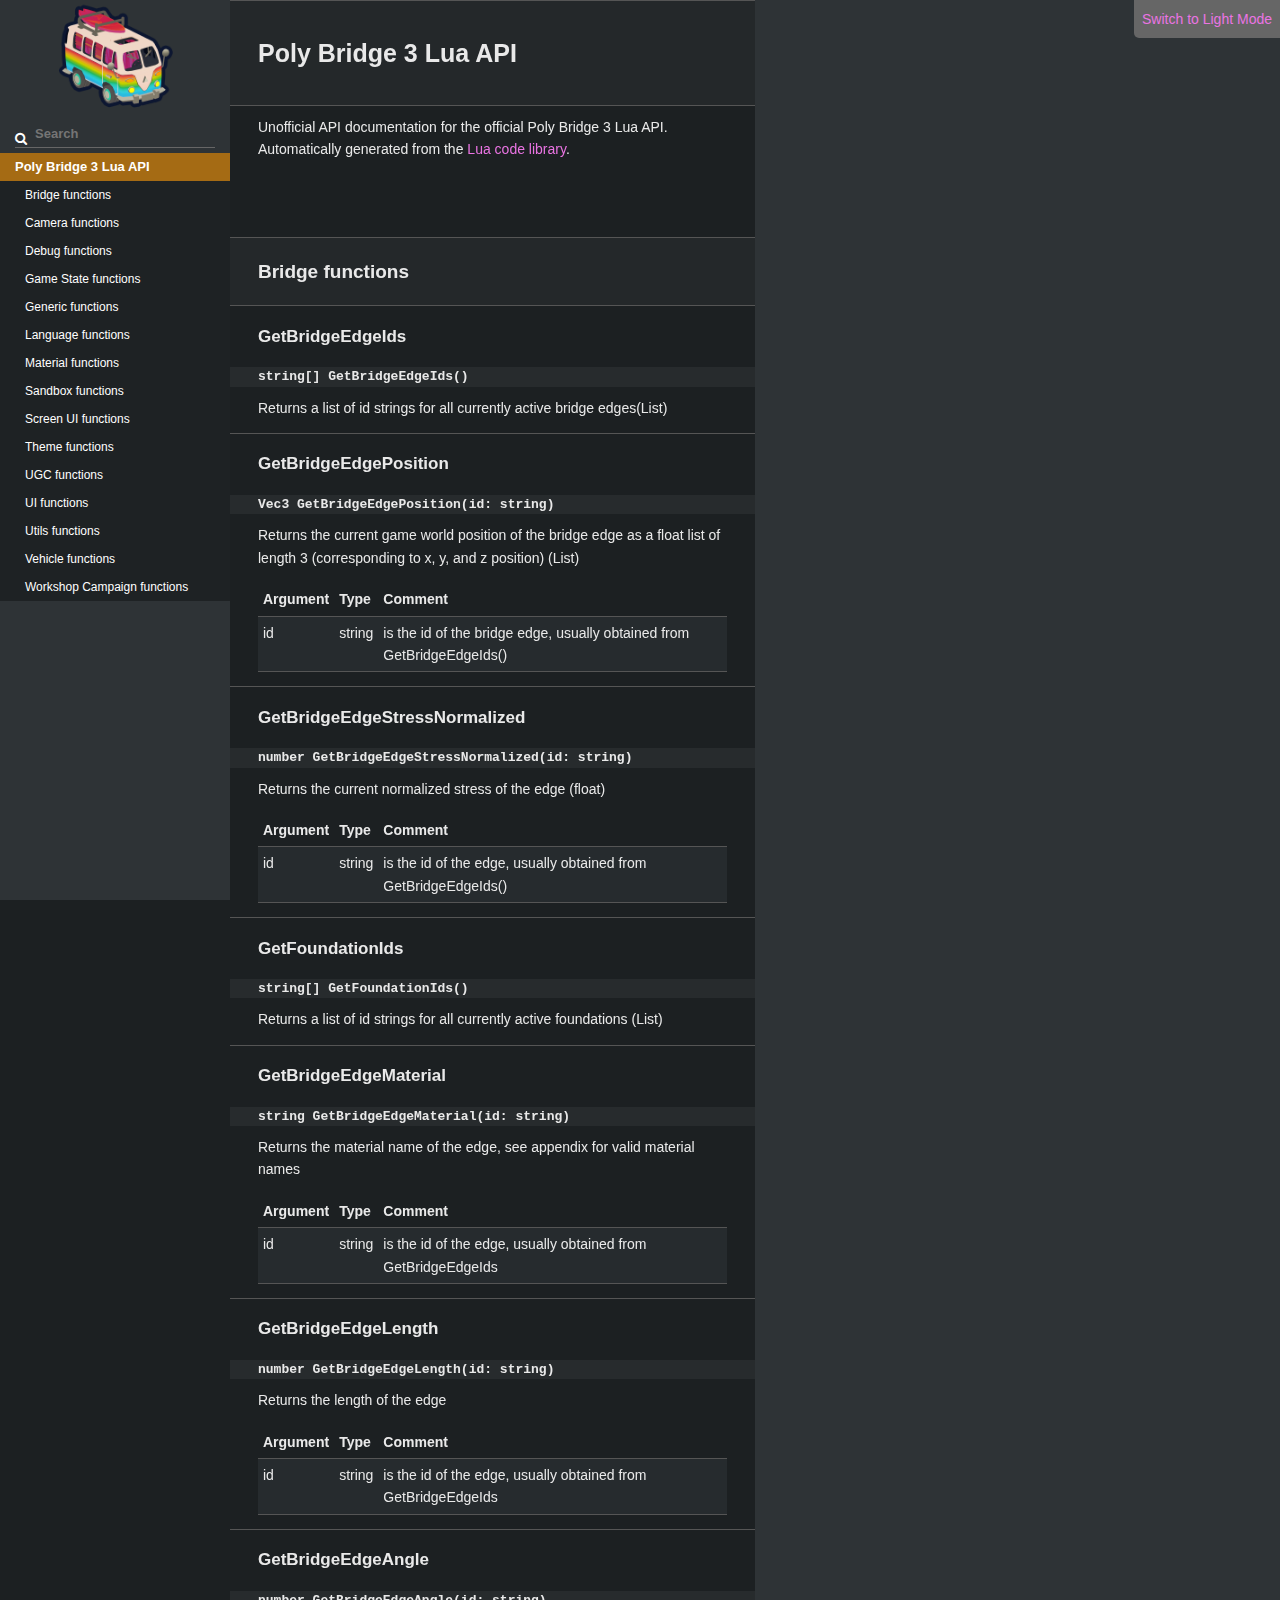
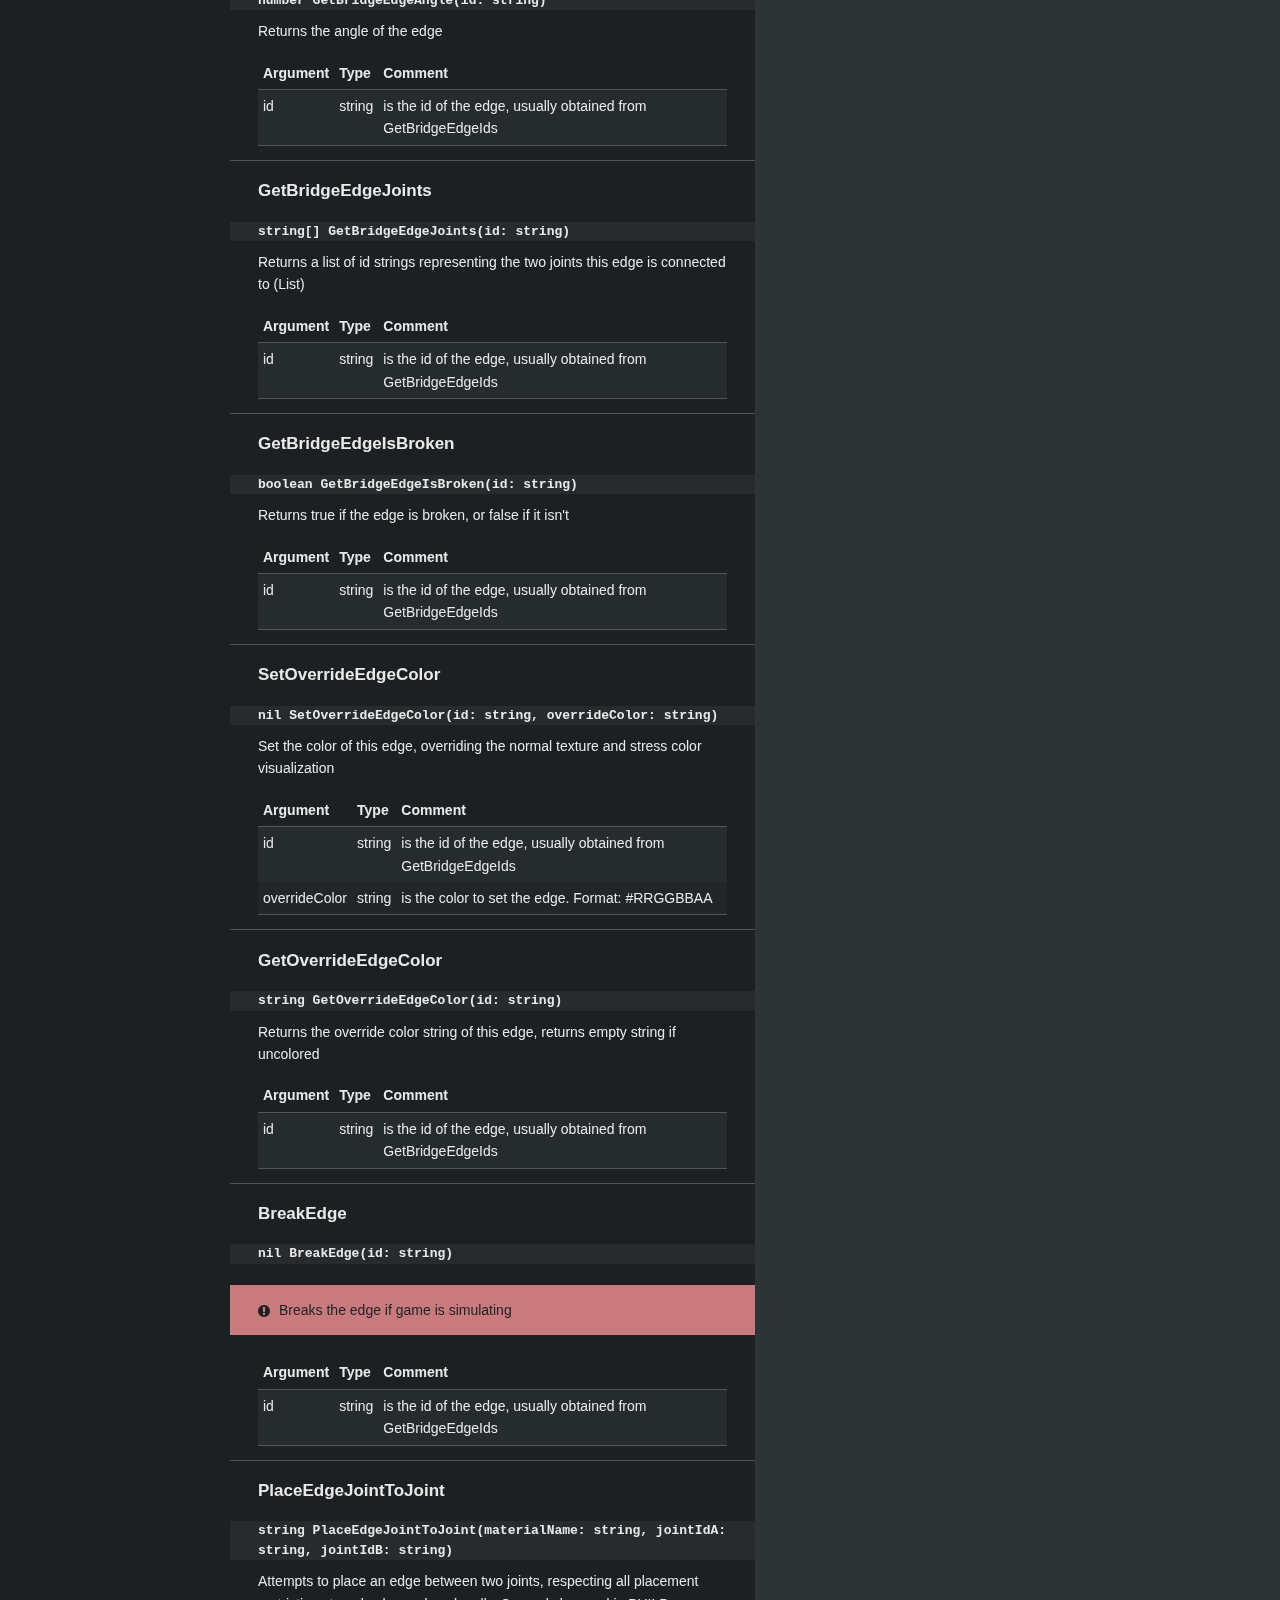
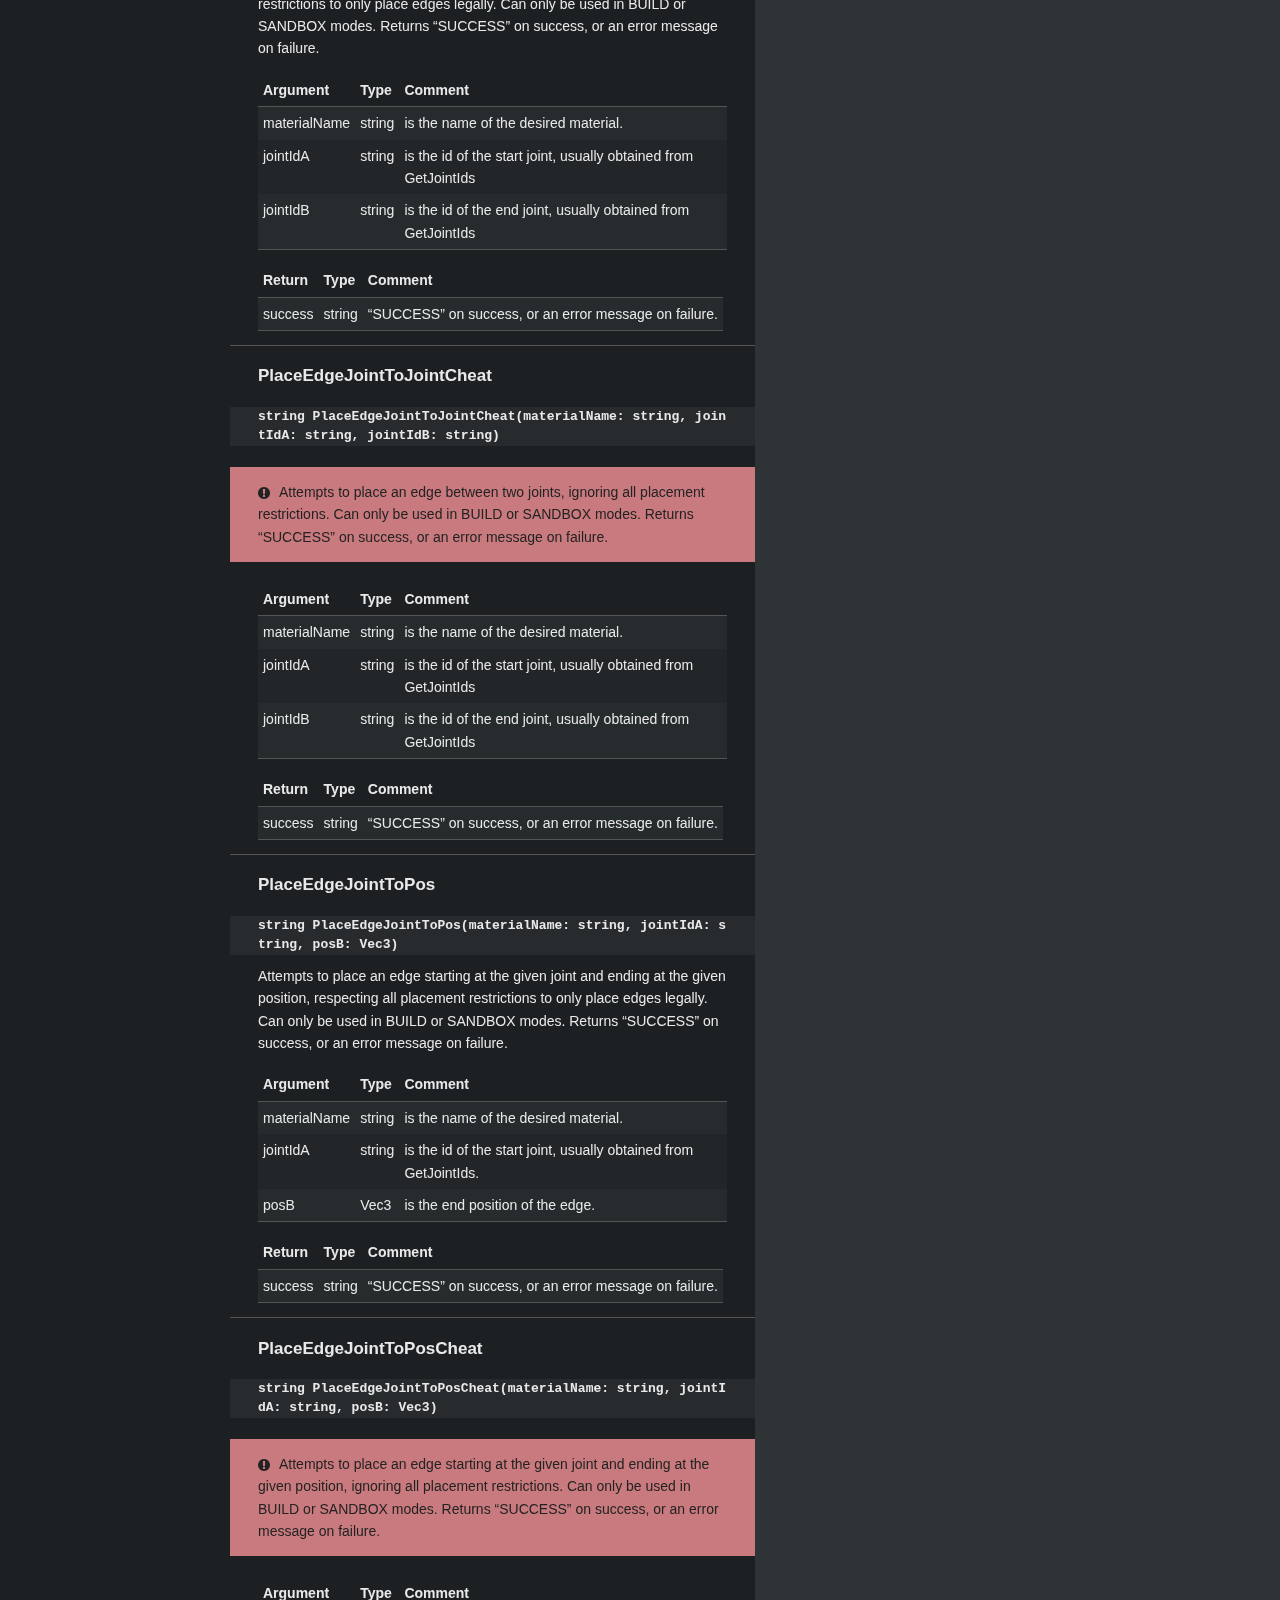
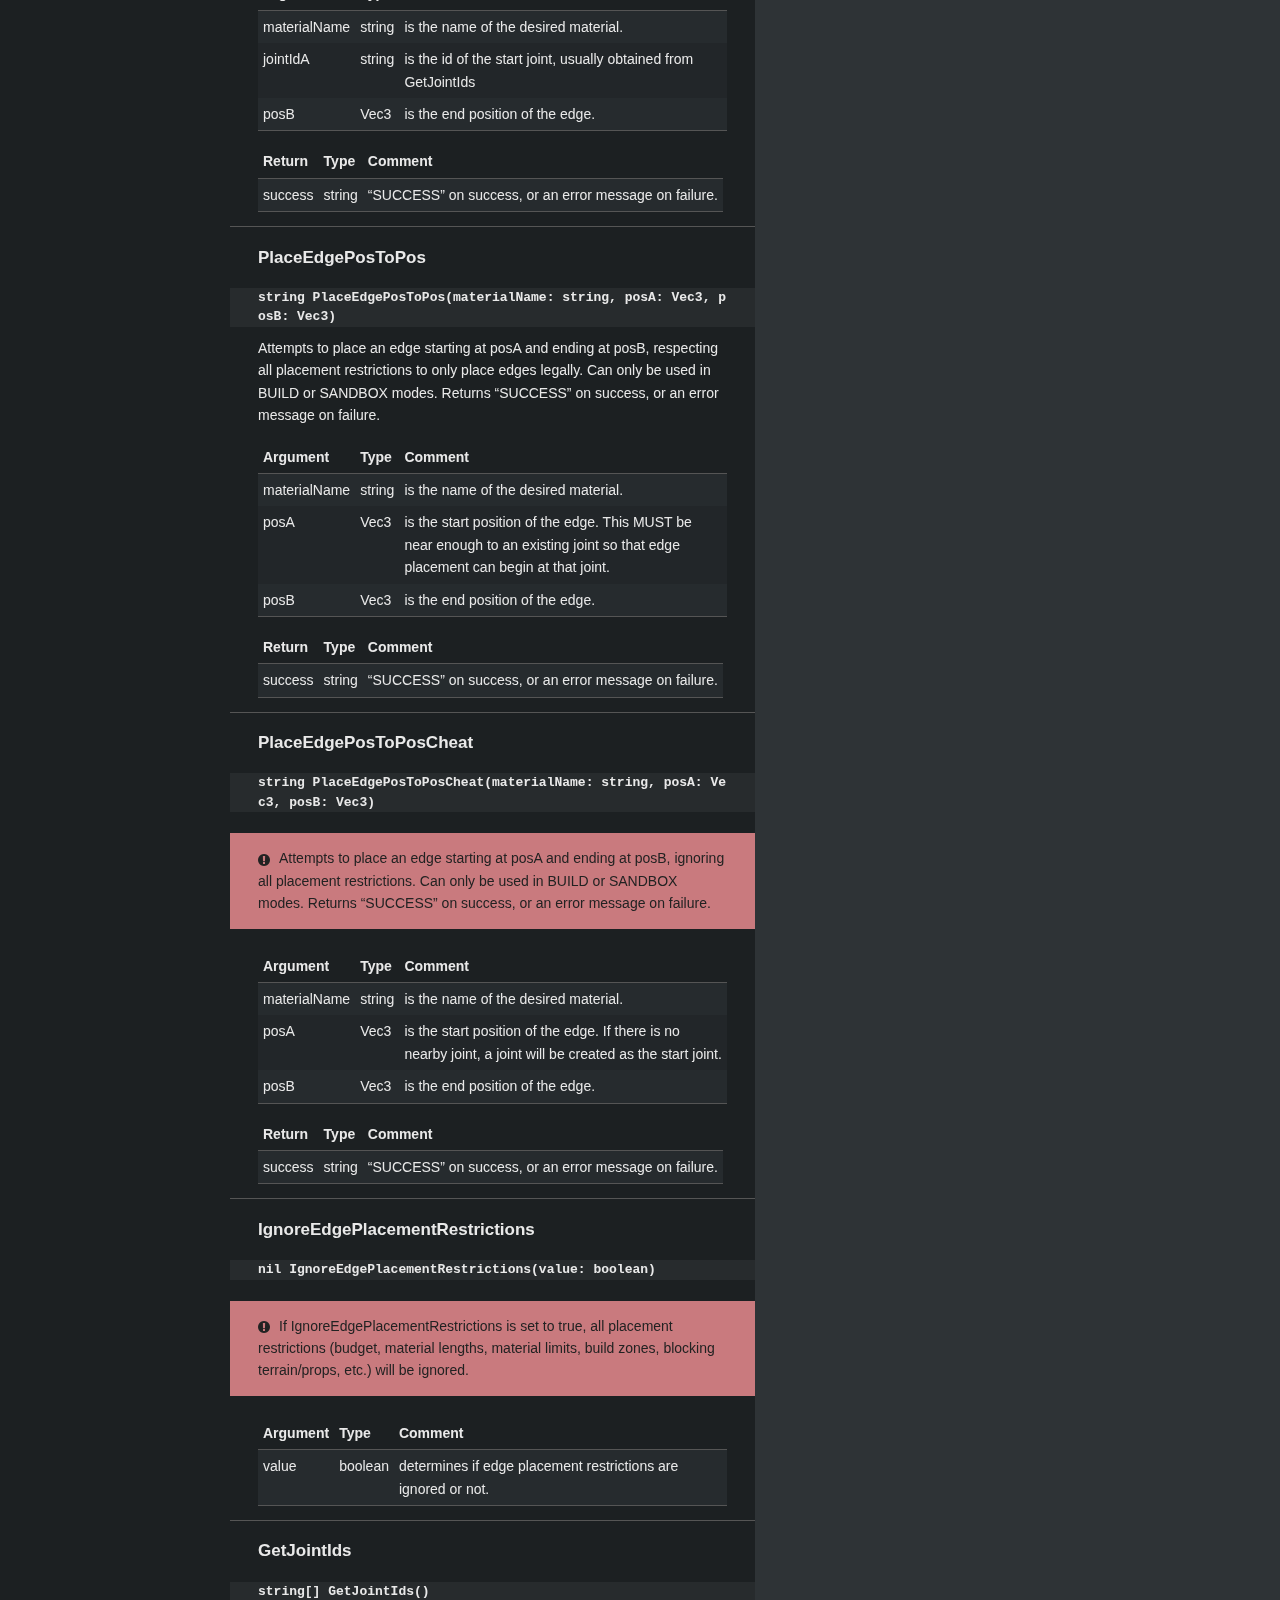
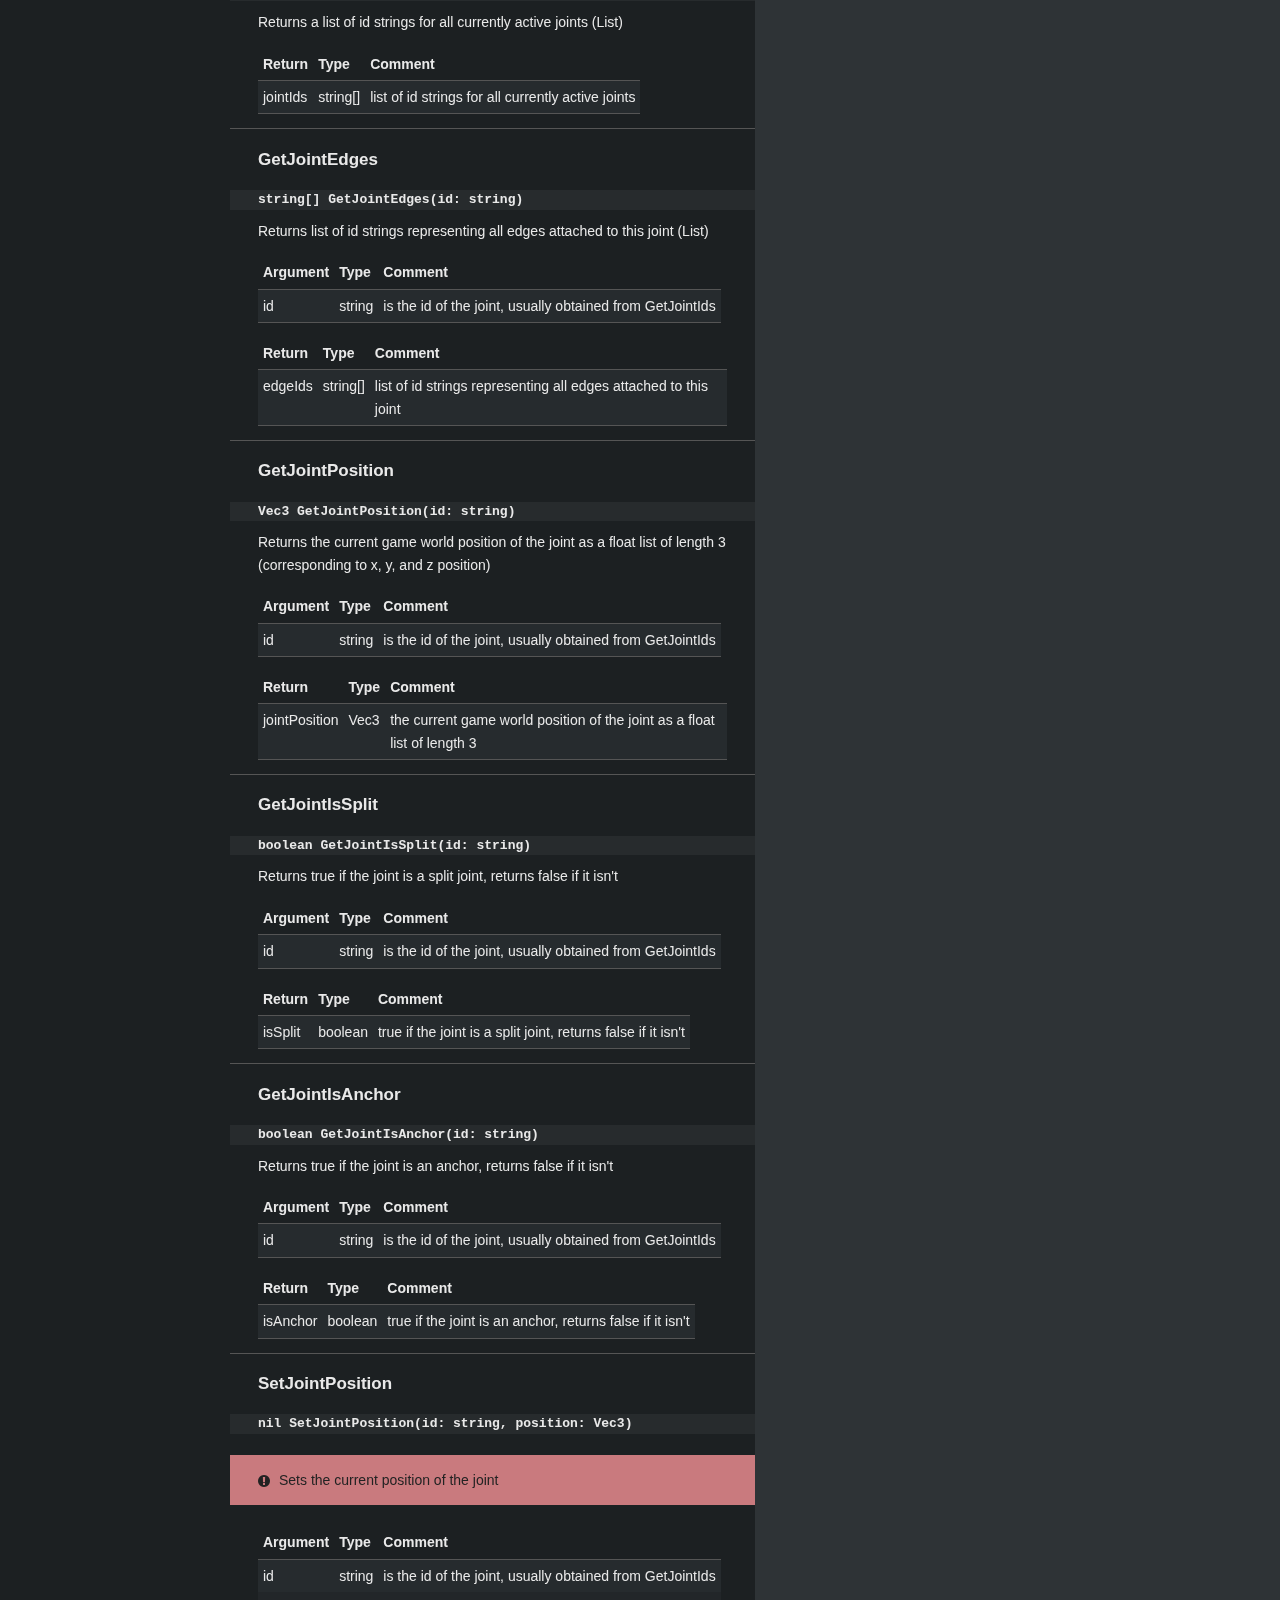
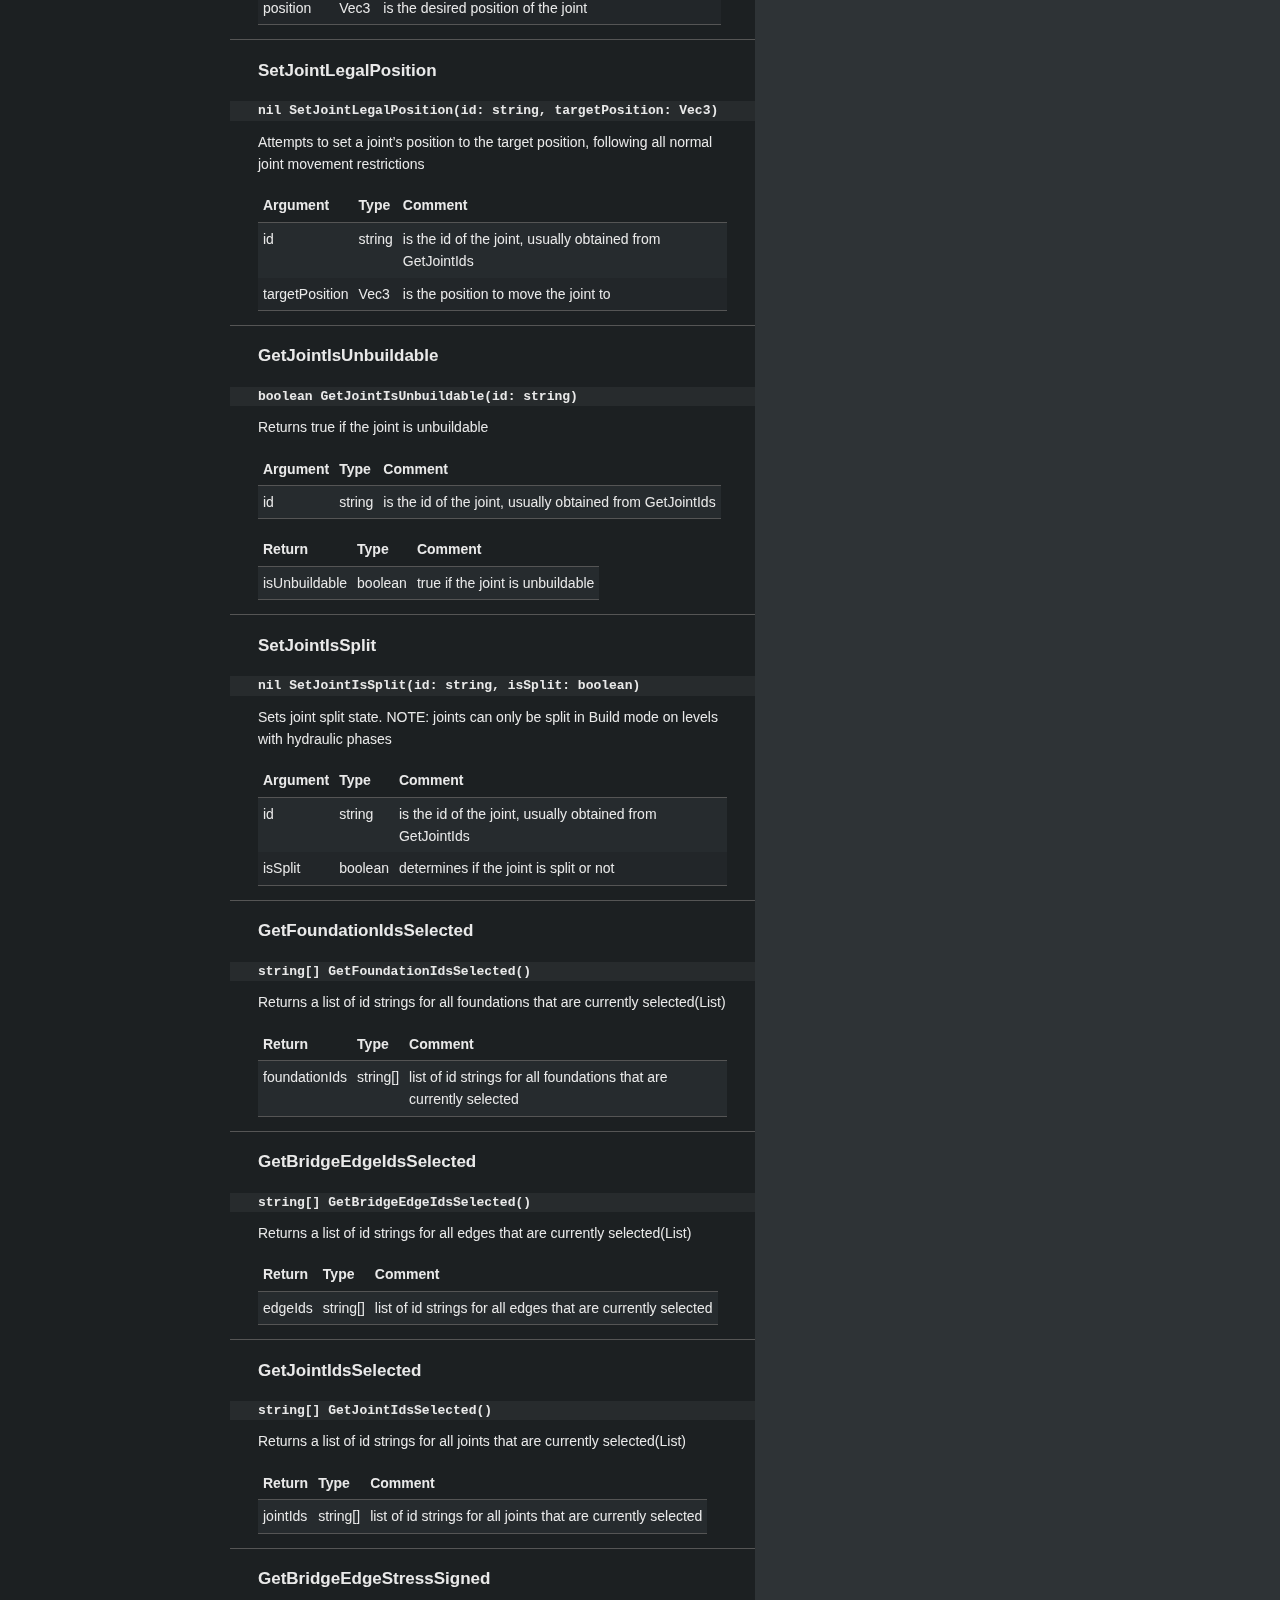
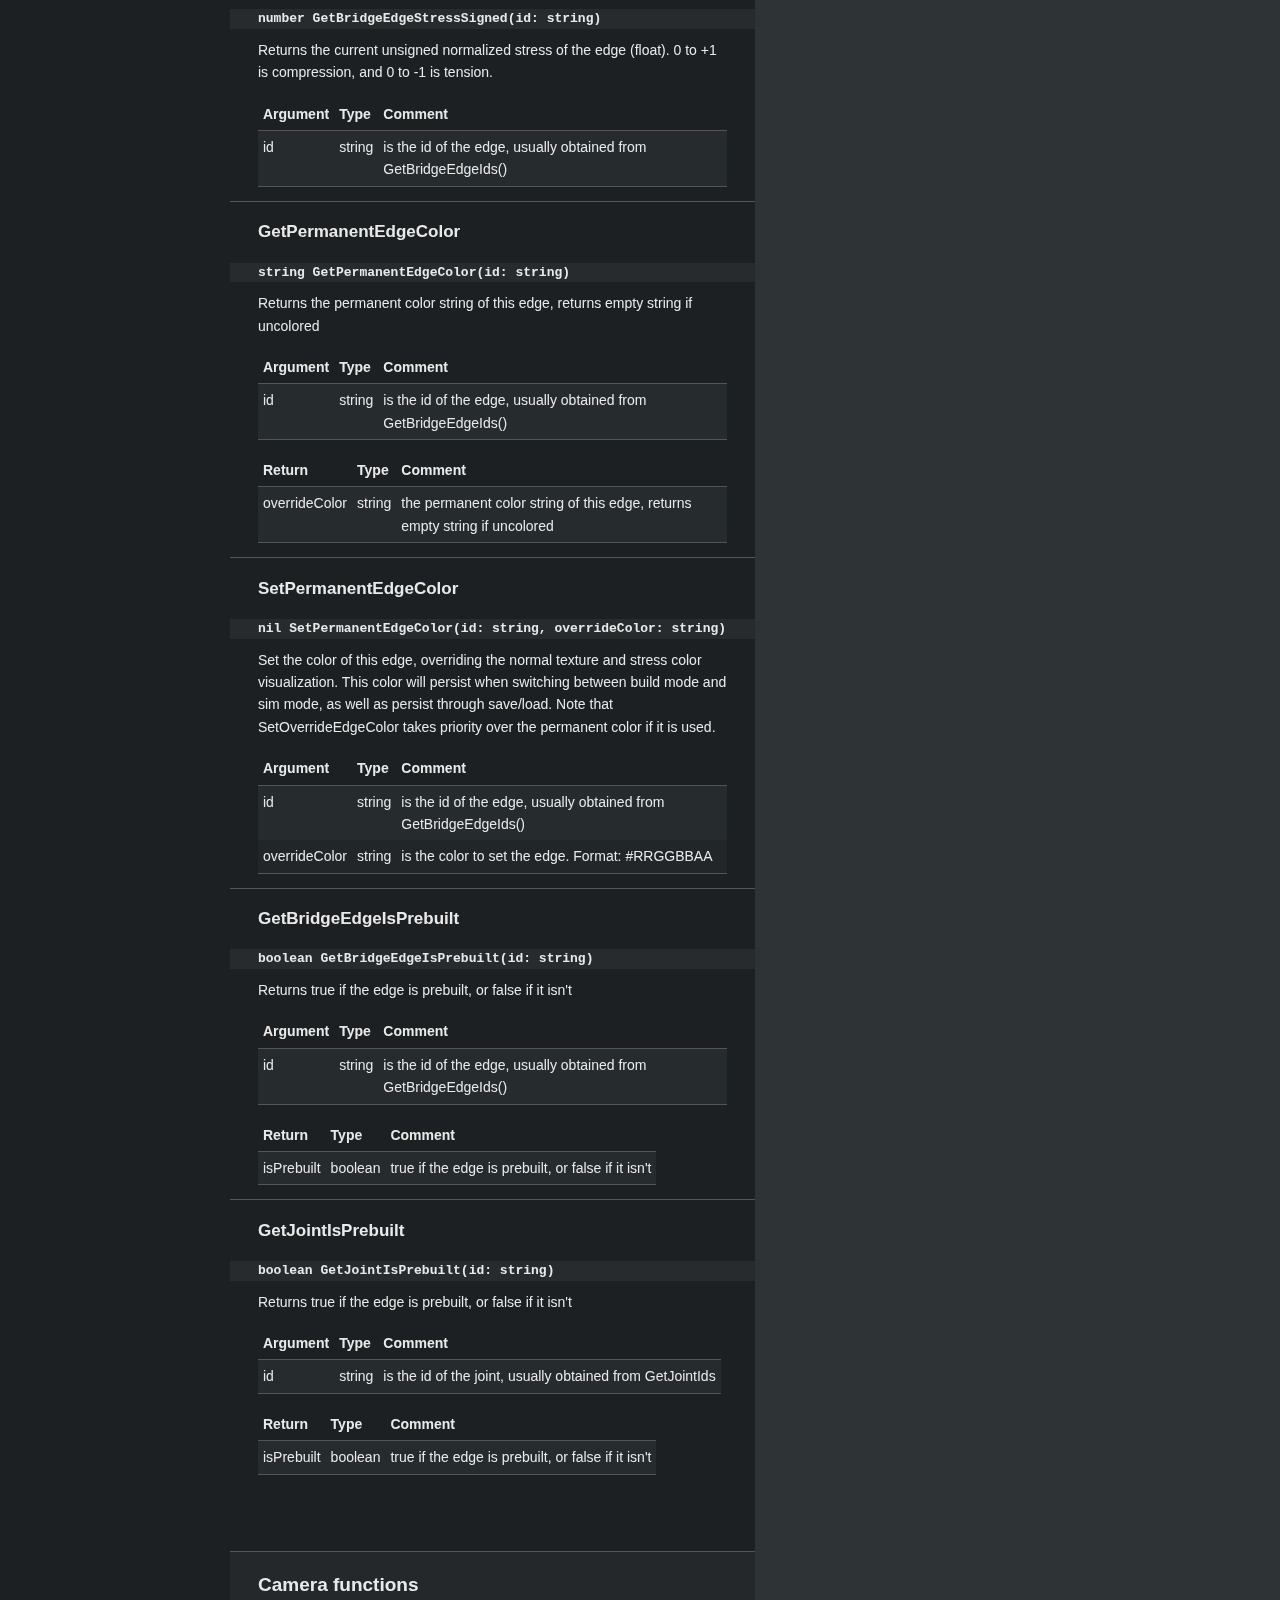
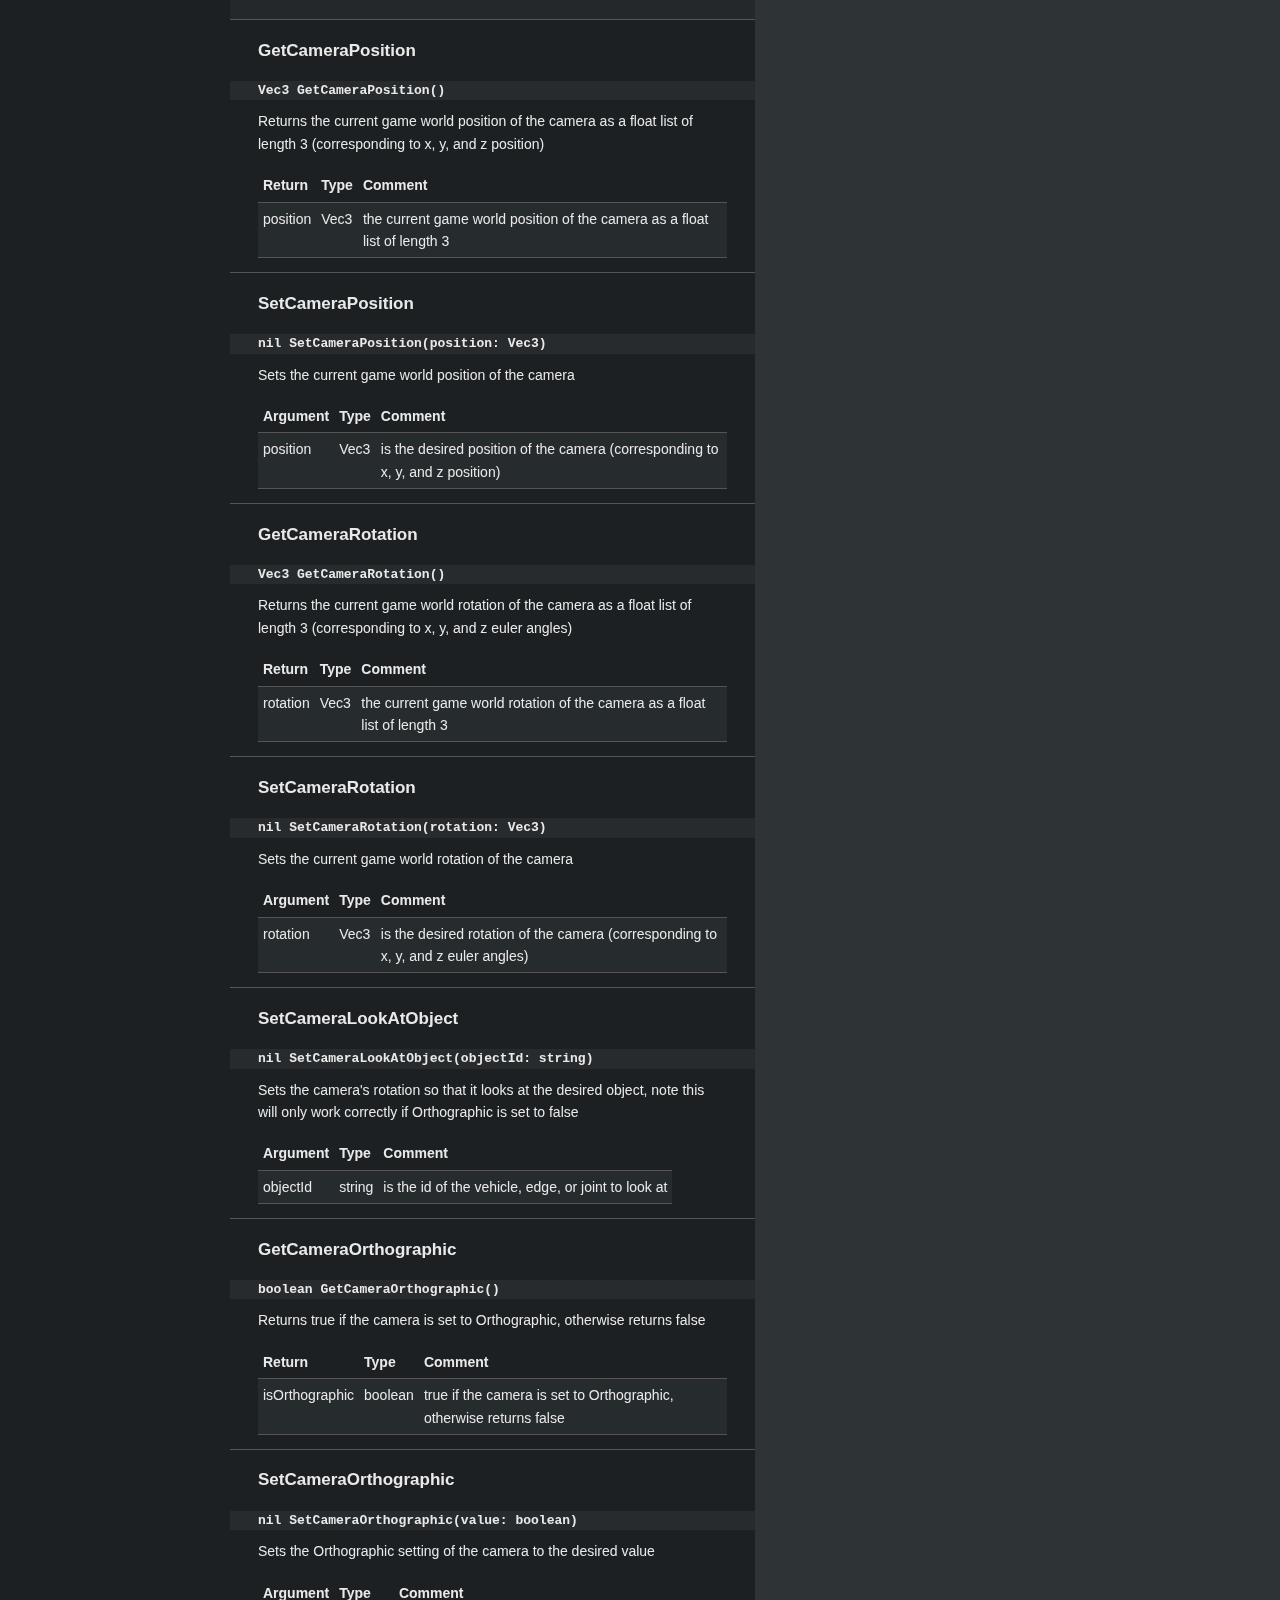
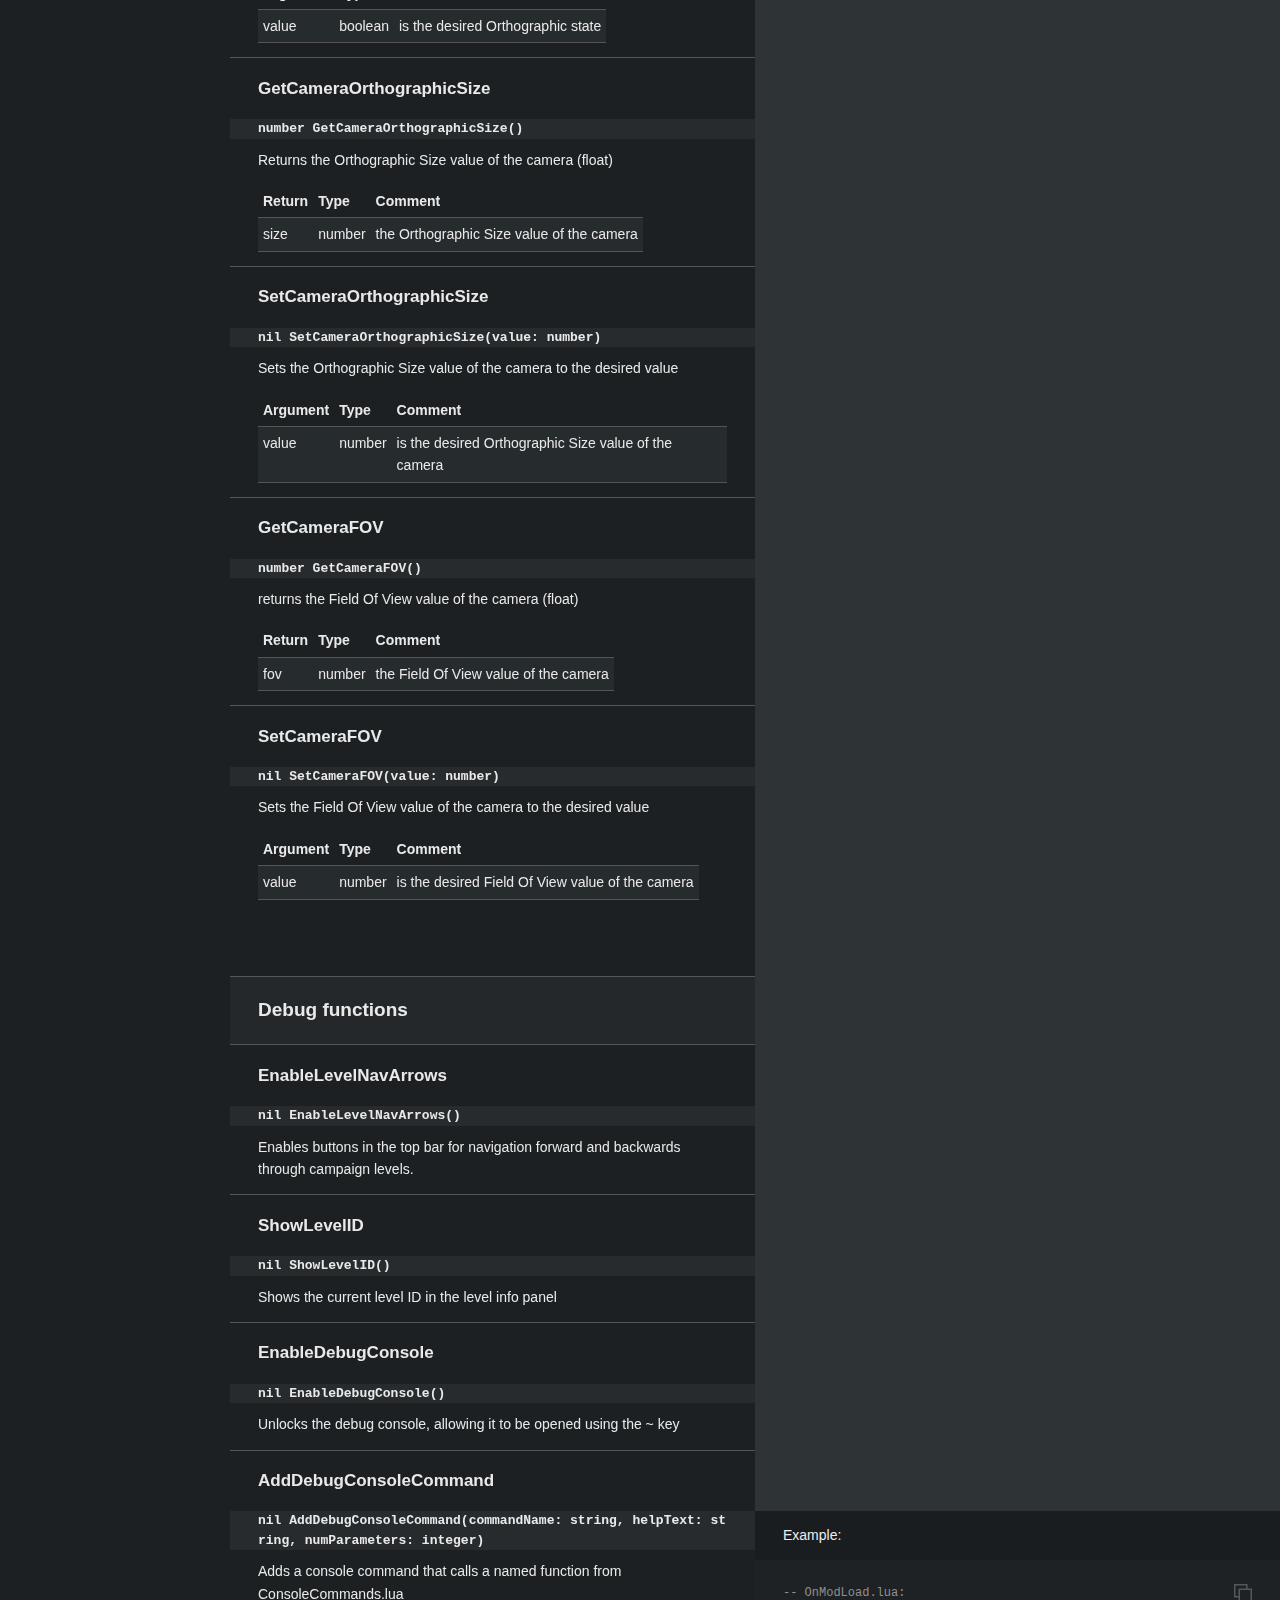
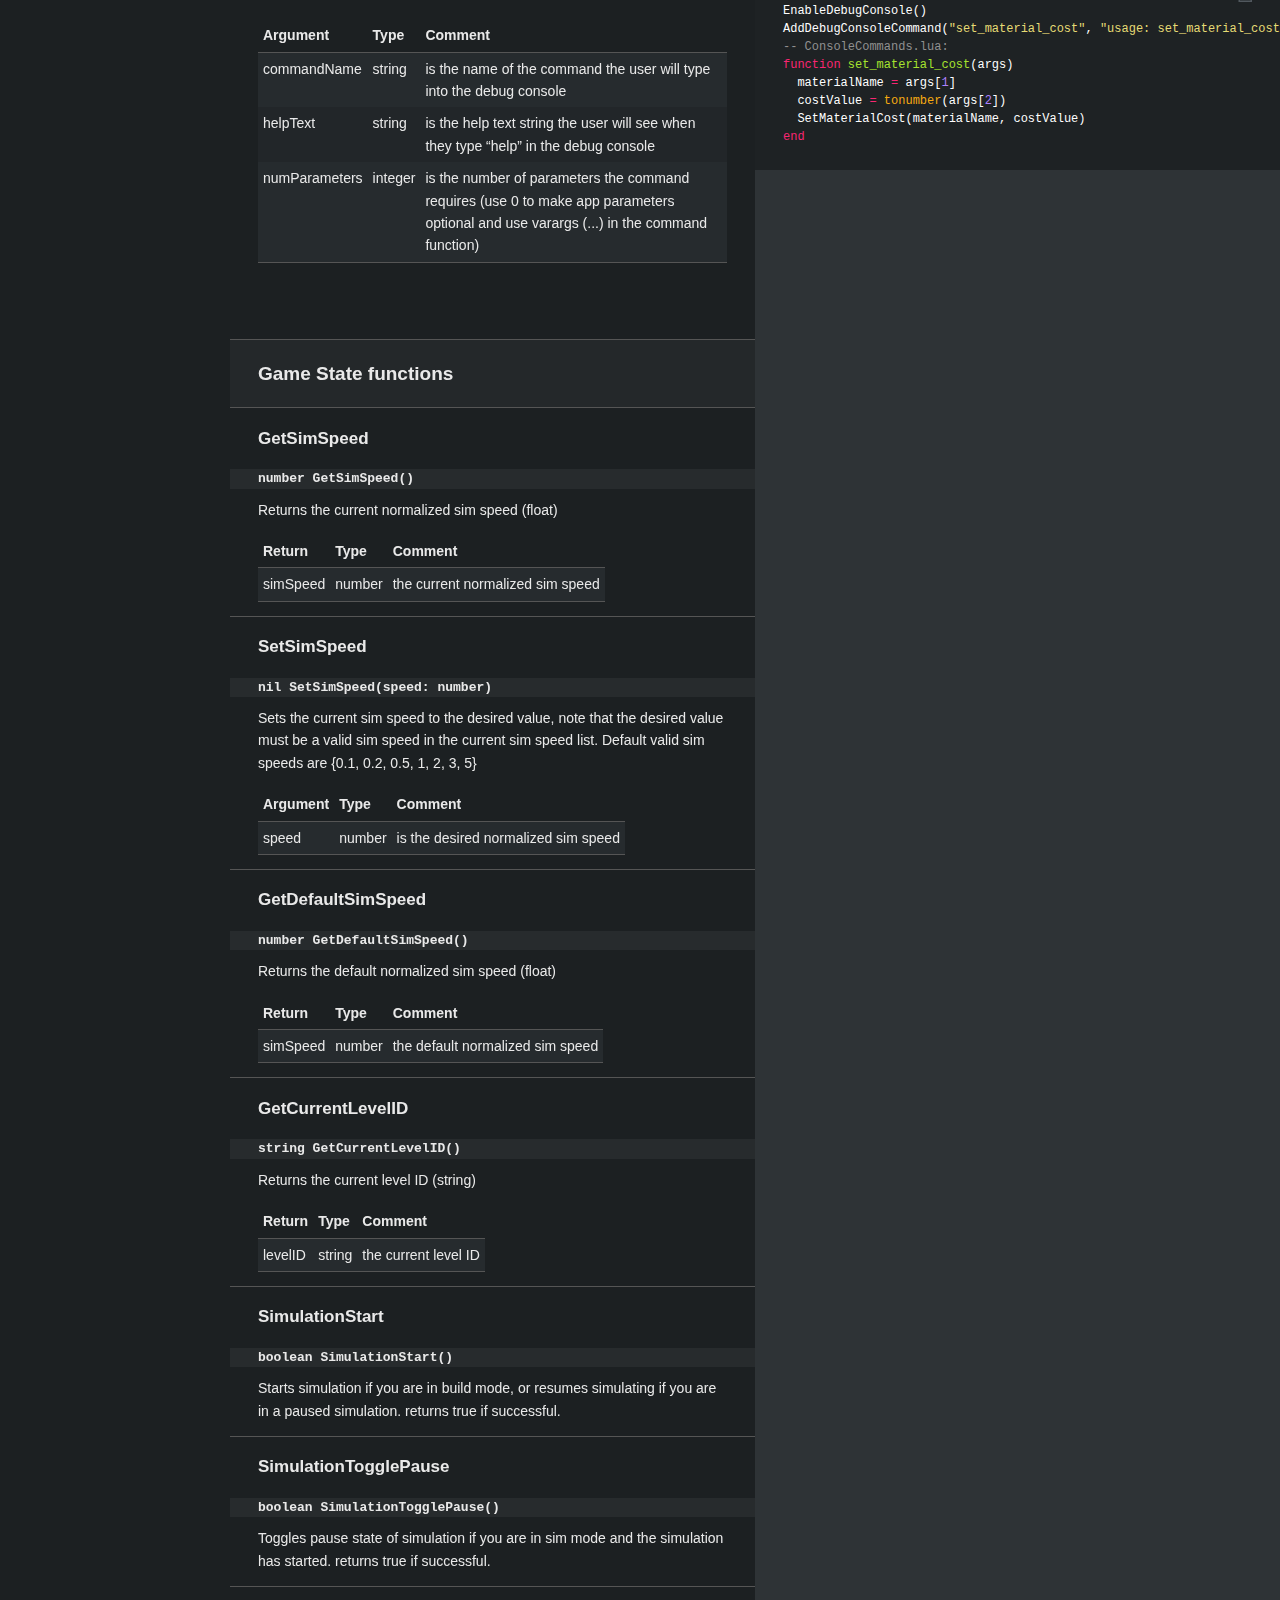
==== commit b95bf972: "sort" ====
--- a/docs/index.html
+++ b/docs/index.html
@@ -314,40 +314,214 @@
             <a href="#Poly-Bridge-3-Lua-API" class="toc-h1 toc-link" data-title="Poly Bridge 3 Lua API">Poly Bridge 3 Lua API</a>
               <ul class="toc-list-h2">
                   <li>
-                    <a href="#Material-functions" class="toc-h2 toc-link" data-title="Material functions">Material functions</a>
+                    <a href="#Bridge-functions" class="toc-h2 toc-link" data-title="Bridge functions">Bridge functions</a>
                       <ul class="toc-list-h3">
                           <li>
-                            <a href="#SetMaterialTint" class="toc-h3 toc-link" data-title="SetMaterialTint">SetMaterialTint</a>
-                          </li>
-                          <li>
-                            <a href="#SetHydraulicsBaseTint" class="toc-h3 toc-link" data-title="SetHydraulicsBaseTint">SetHydraulicsBaseTint</a>
-                          </li>
-                          <li>
-                            <a href="#GetMaterialTint" class="toc-h3 toc-link" data-title="GetMaterialTint">GetMaterialTint</a>
-                          </li>
-                          <li>
-                            <a href="#GetHydraulicsBaseTint" class="toc-h3 toc-link" data-title="GetHydraulicsBaseTint">GetHydraulicsBaseTint</a>
-                          </li>
-                          <li>
-                            <a href="#GetRoadEdgeTint" class="toc-h3 toc-link" data-title="GetRoadEdgeTint">GetRoadEdgeTint</a>
-                          </li>
-                          <li>
-                            <a href="#SetMaterialStrength" class="toc-h3 toc-link" data-title="SetMaterialStrength">SetMaterialStrength</a>
-                          </li>
-                          <li>
-                            <a href="#SetMaterialCost" class="toc-h3 toc-link" data-title="SetMaterialCost">SetMaterialCost</a>
-                          </li>
-                          <li>
-                            <a href="#SetMaterialMaxLength" class="toc-h3 toc-link" data-title="SetMaterialMaxLength">SetMaterialMaxLength</a>
-                          </li>
-                          <li>
-                            <a href="#GetMaterialStrength" class="toc-h3 toc-link" data-title="GetMaterialStrength">GetMaterialStrength</a>
-                          </li>
-                          <li>
-                            <a href="#GetMaterialCost" class="toc-h3 toc-link" data-title="GetMaterialCost">GetMaterialCost</a>
-                          </li>
-                          <li>
-                            <a href="#GetMaterialMaxLength" class="toc-h3 toc-link" data-title="GetMaterialMaxLength">GetMaterialMaxLength</a>
+                            <a href="#GetBridgeEdgeIds" class="toc-h3 toc-link" data-title="GetBridgeEdgeIds">GetBridgeEdgeIds</a>
+                          </li>
+                          <li>
+                            <a href="#GetBridgeEdgePosition" class="toc-h3 toc-link" data-title="GetBridgeEdgePosition">GetBridgeEdgePosition</a>
+                          </li>
+                          <li>
+                            <a href="#GetBridgeEdgeStressNormalized" class="toc-h3 toc-link" data-title="GetBridgeEdgeStressNormalized">GetBridgeEdgeStressNormalized</a>
+                          </li>
+                          <li>
+                            <a href="#GetFoundationIds" class="toc-h3 toc-link" data-title="GetFoundationIds">GetFoundationIds</a>
+                          </li>
+                          <li>
+                            <a href="#GetBridgeEdgeMaterial" class="toc-h3 toc-link" data-title="GetBridgeEdgeMaterial">GetBridgeEdgeMaterial</a>
+                          </li>
+                          <li>
+                            <a href="#GetBridgeEdgeLength" class="toc-h3 toc-link" data-title="GetBridgeEdgeLength">GetBridgeEdgeLength</a>
+                          </li>
+                          <li>
+                            <a href="#GetBridgeEdgeAngle" class="toc-h3 toc-link" data-title="GetBridgeEdgeAngle">GetBridgeEdgeAngle</a>
+                          </li>
+                          <li>
+                            <a href="#GetBridgeEdgeJoints" class="toc-h3 toc-link" data-title="GetBridgeEdgeJoints">GetBridgeEdgeJoints</a>
+                          </li>
+                          <li>
+                            <a href="#GetBridgeEdgeIsBroken" class="toc-h3 toc-link" data-title="GetBridgeEdgeIsBroken">GetBridgeEdgeIsBroken</a>
+                          </li>
+                          <li>
+                            <a href="#SetOverrideEdgeColor" class="toc-h3 toc-link" data-title="SetOverrideEdgeColor">SetOverrideEdgeColor</a>
+                          </li>
+                          <li>
+                            <a href="#GetOverrideEdgeColor" class="toc-h3 toc-link" data-title="GetOverrideEdgeColor">GetOverrideEdgeColor</a>
+                          </li>
+                          <li>
+                            <a href="#BreakEdge" class="toc-h3 toc-link" data-title="BreakEdge">BreakEdge</a>
+                          </li>
+                          <li>
+                            <a href="#PlaceEdgeJointToJoint" class="toc-h3 toc-link" data-title="PlaceEdgeJointToJoint">PlaceEdgeJointToJoint</a>
+                          </li>
+                          <li>
+                            <a href="#PlaceEdgeJointToJointCheat" class="toc-h3 toc-link" data-title="PlaceEdgeJointToJointCheat">PlaceEdgeJointToJointCheat</a>
+                          </li>
+                          <li>
+                            <a href="#PlaceEdgeJointToPos" class="toc-h3 toc-link" data-title="PlaceEdgeJointToPos">PlaceEdgeJointToPos</a>
+                          </li>
+                          <li>
+                            <a href="#PlaceEdgeJointToPosCheat" class="toc-h3 toc-link" data-title="PlaceEdgeJointToPosCheat">PlaceEdgeJointToPosCheat</a>
+                          </li>
+                          <li>
+                            <a href="#PlaceEdgePosToPos" class="toc-h3 toc-link" data-title="PlaceEdgePosToPos">PlaceEdgePosToPos</a>
+                          </li>
+                          <li>
+                            <a href="#PlaceEdgePosToPosCheat" class="toc-h3 toc-link" data-title="PlaceEdgePosToPosCheat">PlaceEdgePosToPosCheat</a>
+                          </li>
+                          <li>
+                            <a href="#IgnoreEdgePlacementRestrictions" class="toc-h3 toc-link" data-title="IgnoreEdgePlacementRestrictions">IgnoreEdgePlacementRestrictions</a>
+                          </li>
+                          <li>
+                            <a href="#GetJointIds" class="toc-h3 toc-link" data-title="GetJointIds">GetJointIds</a>
+                          </li>
+                          <li>
+                            <a href="#GetJointEdges" class="toc-h3 toc-link" data-title="GetJointEdges">GetJointEdges</a>
+                          </li>
+                          <li>
+                            <a href="#GetJointPosition" class="toc-h3 toc-link" data-title="GetJointPosition">GetJointPosition</a>
+                          </li>
+                          <li>
+                            <a href="#GetJointIsSplit" class="toc-h3 toc-link" data-title="GetJointIsSplit">GetJointIsSplit</a>
+                          </li>
+                          <li>
+                            <a href="#GetJointIsAnchor" class="toc-h3 toc-link" data-title="GetJointIsAnchor">GetJointIsAnchor</a>
+                          </li>
+                          <li>
+                            <a href="#SetJointPosition" class="toc-h3 toc-link" data-title="SetJointPosition">SetJointPosition</a>
+                          </li>
+                          <li>
+                            <a href="#SetJointLegalPosition" class="toc-h3 toc-link" data-title="SetJointLegalPosition">SetJointLegalPosition</a>
+                          </li>
+                          <li>
+                            <a href="#GetJointIsUnbuildable" class="toc-h3 toc-link" data-title="GetJointIsUnbuildable">GetJointIsUnbuildable</a>
+                          </li>
+                          <li>
+                            <a href="#SetJointIsSplit" class="toc-h3 toc-link" data-title="SetJointIsSplit">SetJointIsSplit</a>
+                          </li>
+                          <li>
+                            <a href="#GetFoundationIdsSelected" class="toc-h3 toc-link" data-title="GetFoundationIdsSelected">GetFoundationIdsSelected</a>
+                          </li>
+                          <li>
+                            <a href="#GetBridgeEdgeIdsSelected" class="toc-h3 toc-link" data-title="GetBridgeEdgeIdsSelected">GetBridgeEdgeIdsSelected</a>
+                          </li>
+                          <li>
+                            <a href="#GetJointIdsSelected" class="toc-h3 toc-link" data-title="GetJointIdsSelected">GetJointIdsSelected</a>
+                          </li>
+                          <li>
+                            <a href="#GetBridgeEdgeStressSigned" class="toc-h3 toc-link" data-title="GetBridgeEdgeStressSigned">GetBridgeEdgeStressSigned</a>
+                          </li>
+                          <li>
+                            <a href="#GetPermanentEdgeColor" class="toc-h3 toc-link" data-title="GetPermanentEdgeColor">GetPermanentEdgeColor</a>
+                          </li>
+                          <li>
+                            <a href="#SetPermanentEdgeColor" class="toc-h3 toc-link" data-title="SetPermanentEdgeColor">SetPermanentEdgeColor</a>
+                          </li>
+                          <li>
+                            <a href="#GetBridgeEdgeIsPrebuilt" class="toc-h3 toc-link" data-title="GetBridgeEdgeIsPrebuilt">GetBridgeEdgeIsPrebuilt</a>
+                          </li>
+                          <li>
+                            <a href="#GetJointIsPrebuilt" class="toc-h3 toc-link" data-title="GetJointIsPrebuilt">GetJointIsPrebuilt</a>
+                          </li>
+                      </ul>
+                  </li>
+                  <li>
+                    <a href="#Camera-functions" class="toc-h2 toc-link" data-title="Camera functions">Camera functions</a>
+                      <ul class="toc-list-h3">
+                          <li>
+                            <a href="#GetCameraPosition" class="toc-h3 toc-link" data-title="GetCameraPosition">GetCameraPosition</a>
+                          </li>
+                          <li>
+                            <a href="#SetCameraPosition" class="toc-h3 toc-link" data-title="SetCameraPosition">SetCameraPosition</a>
+                          </li>
+                          <li>
+                            <a href="#GetCameraRotation" class="toc-h3 toc-link" data-title="GetCameraRotation">GetCameraRotation</a>
+                          </li>
+                          <li>
+                            <a href="#SetCameraRotation" class="toc-h3 toc-link" data-title="SetCameraRotation">SetCameraRotation</a>
+                          </li>
+                          <li>
+                            <a href="#SetCameraLookAtObject" class="toc-h3 toc-link" data-title="SetCameraLookAtObject">SetCameraLookAtObject</a>
+                          </li>
+                          <li>
+                            <a href="#GetCameraOrthographic" class="toc-h3 toc-link" data-title="GetCameraOrthographic">GetCameraOrthographic</a>
+                          </li>
+                          <li>
+                            <a href="#SetCameraOrthographic" class="toc-h3 toc-link" data-title="SetCameraOrthographic">SetCameraOrthographic</a>
+                          </li>
+                          <li>
+                            <a href="#GetCameraOrthographicSize" class="toc-h3 toc-link" data-title="GetCameraOrthographicSize">GetCameraOrthographicSize</a>
+                          </li>
+                          <li>
+                            <a href="#SetCameraOrthographicSize" class="toc-h3 toc-link" data-title="SetCameraOrthographicSize">SetCameraOrthographicSize</a>
+                          </li>
+                          <li>
+                            <a href="#GetCameraFOV" class="toc-h3 toc-link" data-title="GetCameraFOV">GetCameraFOV</a>
+                          </li>
+                          <li>
+                            <a href="#SetCameraFOV" class="toc-h3 toc-link" data-title="SetCameraFOV">SetCameraFOV</a>
+                          </li>
+                      </ul>
+                  </li>
+                  <li>
+                    <a href="#Debug-functions" class="toc-h2 toc-link" data-title="Debug functions">Debug functions</a>
+                      <ul class="toc-list-h3">
+                          <li>
+                            <a href="#EnableLevelNavArrows" class="toc-h3 toc-link" data-title="EnableLevelNavArrows">EnableLevelNavArrows</a>
+                          </li>
+                          <li>
+                            <a href="#ShowLevelID" class="toc-h3 toc-link" data-title="ShowLevelID">ShowLevelID</a>
+                          </li>
+                          <li>
+                            <a href="#EnableDebugConsole" class="toc-h3 toc-link" data-title="EnableDebugConsole">EnableDebugConsole</a>
+                          </li>
+                          <li>
+                            <a href="#AddDebugConsoleCommand" class="toc-h3 toc-link" data-title="AddDebugConsoleCommand">AddDebugConsoleCommand</a>
+                          </li>
+                      </ul>
+                  </li>
+                  <li>
+                    <a href="#Game-State-functions" class="toc-h2 toc-link" data-title="Game State functions">Game State functions</a>
+                      <ul class="toc-list-h3">
+                          <li>
+                            <a href="#GetSimSpeed" class="toc-h3 toc-link" data-title="GetSimSpeed">GetSimSpeed</a>
+                          </li>
+                          <li>
+                            <a href="#SetSimSpeed" class="toc-h3 toc-link" data-title="SetSimSpeed">SetSimSpeed</a>
+                          </li>
+                          <li>
+                            <a href="#GetDefaultSimSpeed" class="toc-h3 toc-link" data-title="GetDefaultSimSpeed">GetDefaultSimSpeed</a>
+                          </li>
+                          <li>
+                            <a href="#GetCurrentLevelID" class="toc-h3 toc-link" data-title="GetCurrentLevelID">GetCurrentLevelID</a>
+                          </li>
+                          <li>
+                            <a href="#SimulationStart" class="toc-h3 toc-link" data-title="SimulationStart">SimulationStart</a>
+                          </li>
+                          <li>
+                            <a href="#SimulationTogglePause" class="toc-h3 toc-link" data-title="SimulationTogglePause">SimulationTogglePause</a>
+                          </li>
+                          <li>
+                            <a href="#SimulationPause" class="toc-h3 toc-link" data-title="SimulationPause">SimulationPause</a>
+                          </li>
+                          <li>
+                            <a href="#SimulationUnpause" class="toc-h3 toc-link" data-title="SimulationUnpause">SimulationUnpause</a>
+                          </li>
+                          <li>
+                            <a href="#SimulationEnd" class="toc-h3 toc-link" data-title="SimulationEnd">SimulationEnd</a>
+                          </li>
+                          <li>
+                            <a href="#EndLevelSuccess" class="toc-h3 toc-link" data-title="EndLevelSuccess">EndLevelSuccess</a>
+                          </li>
+                          <li>
+                            <a href="#EndLevelFail" class="toc-h3 toc-link" data-title="EndLevelFail">EndLevelFail</a>
+                          </li>
+                          <li>
+                            <a href="#IsSimulating" class="toc-h3 toc-link" data-title="IsSimulating">IsSimulating</a>
+                          </li>
+                          <li>
+                            <a href="#IsSimulatingWithoutPassOrFail" class="toc-h3 toc-link" data-title="IsSimulatingWithoutPassOrFail">IsSimulatingWithoutPassOrFail</a>
                           </li>
                       </ul>
                   </li>
@@ -389,6 +563,44 @@
                       </ul>
                   </li>
                   <li>
+                    <a href="#Material-functions" class="toc-h2 toc-link" data-title="Material functions">Material functions</a>
+                      <ul class="toc-list-h3">
+                          <li>
+                            <a href="#SetMaterialTint" class="toc-h3 toc-link" data-title="SetMaterialTint">SetMaterialTint</a>
+                          </li>
+                          <li>
+                            <a href="#SetHydraulicsBaseTint" class="toc-h3 toc-link" data-title="SetHydraulicsBaseTint">SetHydraulicsBaseTint</a>
+                          </li>
+                          <li>
+                            <a href="#GetMaterialTint" class="toc-h3 toc-link" data-title="GetMaterialTint">GetMaterialTint</a>
+                          </li>
+                          <li>
+                            <a href="#GetHydraulicsBaseTint" class="toc-h3 toc-link" data-title="GetHydraulicsBaseTint">GetHydraulicsBaseTint</a>
+                          </li>
+                          <li>
+                            <a href="#GetRoadEdgeTint" class="toc-h3 toc-link" data-title="GetRoadEdgeTint">GetRoadEdgeTint</a>
+                          </li>
+                          <li>
+                            <a href="#SetMaterialStrength" class="toc-h3 toc-link" data-title="SetMaterialStrength">SetMaterialStrength</a>
+                          </li>
+                          <li>
+                            <a href="#SetMaterialCost" class="toc-h3 toc-link" data-title="SetMaterialCost">SetMaterialCost</a>
+                          </li>
+                          <li>
+                            <a href="#SetMaterialMaxLength" class="toc-h3 toc-link" data-title="SetMaterialMaxLength">SetMaterialMaxLength</a>
+                          </li>
+                          <li>
+                            <a href="#GetMaterialStrength" class="toc-h3 toc-link" data-title="GetMaterialStrength">GetMaterialStrength</a>
+                          </li>
+                          <li>
+                            <a href="#GetMaterialCost" class="toc-h3 toc-link" data-title="GetMaterialCost">GetMaterialCost</a>
+                          </li>
+                          <li>
+                            <a href="#GetMaterialMaxLength" class="toc-h3 toc-link" data-title="GetMaterialMaxLength">GetMaterialMaxLength</a>
+                          </li>
+                      </ul>
+                  </li>
+                  <li>
                     <a href="#Sandbox-functions" class="toc-h2 toc-link" data-title="Sandbox functions">Sandbox functions</a>
                       <ul class="toc-list-h3">
                           <li>
@@ -399,6 +611,101 @@
                           </li>
                           <li>
                             <a href="#AddCustomShapeTexture" class="toc-h3 toc-link" data-title="AddCustomShapeTexture">AddCustomShapeTexture</a>
+                          </li>
+                      </ul>
+                  </li>
+                  <li>
+                    <a href="#Screen-UI-functions" class="toc-h2 toc-link" data-title="Screen UI functions">Screen UI functions</a>
+                      <ul class="toc-list-h3">
+                          <li>
+                            <a href="#CreateTextObject" class="toc-h3 toc-link" data-title="CreateTextObject">CreateTextObject</a>
+                          </li>
+                          <li>
+                            <a href="#UpdateTextString" class="toc-h3 toc-link" data-title="UpdateTextString">UpdateTextString</a>
+                          </li>
+                          <li>
+                            <a href="#UpdateTextScreenPos" class="toc-h3 toc-link" data-title="UpdateTextScreenPos">UpdateTextScreenPos</a>
+                          </li>
+                          <li>
+                            <a href="#UpdateTextAlignment" class="toc-h3 toc-link" data-title="UpdateTextAlignment">UpdateTextAlignment</a>
+                          </li>
+                          <li>
+                            <a href="#UpdateTextPivot" class="toc-h3 toc-link" data-title="UpdateTextPivot">UpdateTextPivot</a>
+                          </li>
+                          <li>
+                            <a href="#UpdateTextFontSize" class="toc-h3 toc-link" data-title="UpdateTextFontSize">UpdateTextFontSize</a>
+                          </li>
+                          <li>
+                            <a href="#UpdateTextColor" class="toc-h3 toc-link" data-title="UpdateTextColor">UpdateTextColor</a>
+                          </li>
+                          <li>
+                            <a href="#DestroyTextObject" class="toc-h3 toc-link" data-title="DestroyTextObject">DestroyTextObject</a>
+                          </li>
+                          <li>
+                            <a href="#UpdateTextSetBackgroundActive" class="toc-h3 toc-link" data-title="UpdateTextSetBackgroundActive">UpdateTextSetBackgroundActive</a>
+                          </li>
+                          <li>
+                            <a href="#UpdateTextSetBackgroundColor" class="toc-h3 toc-link" data-title="UpdateTextSetBackgroundColor">UpdateTextSetBackgroundColor</a>
+                          </li>
+                          <li>
+                            <a href="#UpdateTextMaxWidth" class="toc-h3 toc-link" data-title="UpdateTextMaxWidth">UpdateTextMaxWidth</a>
+                          </li>
+                          <li>
+                            <a href="#CreateSpriteObject" class="toc-h3 toc-link" data-title="CreateSpriteObject">CreateSpriteObject</a>
+                          </li>
+                          <li>
+                            <a href="#DestroySpriteObject" class="toc-h3 toc-link" data-title="DestroySpriteObject">DestroySpriteObject</a>
+                          </li>
+                          <li>
+                            <a href="#UpdateSpriteImage" class="toc-h3 toc-link" data-title="UpdateSpriteImage">UpdateSpriteImage</a>
+                          </li>
+                          <li>
+                            <a href="#UpdateSpriteScreenPos" class="toc-h3 toc-link" data-title="UpdateSpriteScreenPos">UpdateSpriteScreenPos</a>
+                          </li>
+                          <li>
+                            <a href="#UpdateSpritePivot" class="toc-h3 toc-link" data-title="UpdateSpritePivot">UpdateSpritePivot</a>
+                          </li>
+                          <li>
+                            <a href="#UpdateSpriteColor" class="toc-h3 toc-link" data-title="UpdateSpriteColor">UpdateSpriteColor</a>
+                          </li>
+                          <li>
+                            <a href="#CreateButtonObject" class="toc-h3 toc-link" data-title="CreateButtonObject">CreateButtonObject</a>
+                          </li>
+                          <li>
+                            <a href="#DestroyButtonObject" class="toc-h3 toc-link" data-title="DestroyButtonObject">DestroyButtonObject</a>
+                          </li>
+                          <li>
+                            <a href="#UpdateButtonCallback" class="toc-h3 toc-link" data-title="UpdateButtonCallback">UpdateButtonCallback</a>
+                          </li>
+                          <li>
+                            <a href="#UpdateButtonText" class="toc-h3 toc-link" data-title="UpdateButtonText">UpdateButtonText</a>
+                          </li>
+                          <li>
+                            <a href="#UpdateButtonImage" class="toc-h3 toc-link" data-title="UpdateButtonImage">UpdateButtonImage</a>
+                          </li>
+                          <li>
+                            <a href="#UpdateButtonScreenPos" class="toc-h3 toc-link" data-title="UpdateButtonScreenPos">UpdateButtonScreenPos</a>
+                          </li>
+                          <li>
+                            <a href="#UpdateButtonPivot" class="toc-h3 toc-link" data-title="UpdateButtonPivot">UpdateButtonPivot</a>
+                          </li>
+                          <li>
+                            <a href="#UpdateButtonColor" class="toc-h3 toc-link" data-title="UpdateButtonColor">UpdateButtonColor</a>
+                          </li>
+                          <li>
+                            <a href="#UpdateButtonTextColor" class="toc-h3 toc-link" data-title="UpdateButtonTextColor">UpdateButtonTextColor</a>
+                          </li>
+                          <li>
+                            <a href="#UpdateButtonTooltipText" class="toc-h3 toc-link" data-title="UpdateButtonTooltipText">UpdateButtonTooltipText</a>
+                          </li>
+                          <li>
+                            <a href="#UpdateButtonSetOutlineActive" class="toc-h3 toc-link" data-title="UpdateButtonSetOutlineActive">UpdateButtonSetOutlineActive</a>
+                          </li>
+                          <li>
+                            <a href="#UpdateButtonAddHoverScale" class="toc-h3 toc-link" data-title="UpdateButtonAddHoverScale">UpdateButtonAddHoverScale</a>
+                          </li>
+                          <li>
+                            <a href="#UpdateButtonSetInteractable" class="toc-h3 toc-link" data-title="UpdateButtonSetInteractable">UpdateButtonSetInteractable</a>
                           </li>
                       </ul>
                   </li>
@@ -428,132 +735,126 @@
                       </ul>
                   </li>
                   <li>
-                    <a href="#Bridge-functions" class="toc-h2 toc-link" data-title="Bridge functions">Bridge functions</a>
+                    <a href="#UI-functions" class="toc-h2 toc-link" data-title="UI functions">UI functions</a>
                       <ul class="toc-list-h3">
                           <li>
-                            <a href="#GetBridgeEdgeIds" class="toc-h3 toc-link" data-title="GetBridgeEdgeIds">GetBridgeEdgeIds</a>
-                          </li>
-                          <li>
-                            <a href="#GetBridgeEdgePosition" class="toc-h3 toc-link" data-title="GetBridgeEdgePosition">GetBridgeEdgePosition</a>
-                          </li>
-                          <li>
-                            <a href="#GetBridgeEdgeStressNormalized" class="toc-h3 toc-link" data-title="GetBridgeEdgeStressNormalized">GetBridgeEdgeStressNormalized</a>
-                          </li>
-                          <li>
-                            <a href="#GetFoundationIds" class="toc-h3 toc-link" data-title="GetFoundationIds">GetFoundationIds</a>
-                          </li>
-                          <li>
-                            <a href="#GetBridgeEdgeMaterial" class="toc-h3 toc-link" data-title="GetBridgeEdgeMaterial">GetBridgeEdgeMaterial</a>
-                          </li>
-                          <li>
-                            <a href="#GetBridgeEdgeLength" class="toc-h3 toc-link" data-title="GetBridgeEdgeLength">GetBridgeEdgeLength</a>
-                          </li>
-                          <li>
-                            <a href="#GetBridgeEdgeAngle" class="toc-h3 toc-link" data-title="GetBridgeEdgeAngle">GetBridgeEdgeAngle</a>
-                          </li>
-                          <li>
-                            <a href="#GetBridgeEdgeJoints" class="toc-h3 toc-link" data-title="GetBridgeEdgeJoints">GetBridgeEdgeJoints</a>
-                          </li>
-                          <li>
-                            <a href="#GetBridgeEdgeIsBroken" class="toc-h3 toc-link" data-title="GetBridgeEdgeIsBroken">GetBridgeEdgeIsBroken</a>
-                          </li>
-                          <li>
-                            <a href="#SetOverrideEdgeColor" class="toc-h3 toc-link" data-title="SetOverrideEdgeColor">SetOverrideEdgeColor</a>
-                          </li>
-                          <li>
-                            <a href="#GetOverrideEdgeColor" class="toc-h3 toc-link" data-title="GetOverrideEdgeColor">GetOverrideEdgeColor</a>
-                          </li>
-                          <li>
-                            <a href="#BreakEdge" class="toc-h3 toc-link" data-title="BreakEdge">BreakEdge</a>
-                          </li>
-                          <li>
-                            <a href="#PlaceEdgeJointToJoint" class="toc-h3 toc-link" data-title="PlaceEdgeJointToJoint">PlaceEdgeJointToJoint</a>
-                          </li>
-                          <li>
-                            <a href="#PlaceEdgeJointToJointCheat" class="toc-h3 toc-link" data-title="PlaceEdgeJointToJointCheat">PlaceEdgeJointToJointCheat</a>
-                          </li>
-                          <li>
-                            <a href="#PlaceEdgeJointToPos" class="toc-h3 toc-link" data-title="PlaceEdgeJointToPos">PlaceEdgeJointToPos</a>
-                          </li>
-                          <li>
-                            <a href="#PlaceEdgeJointToPosCheat" class="toc-h3 toc-link" data-title="PlaceEdgeJointToPosCheat">PlaceEdgeJointToPosCheat</a>
-                          </li>
-                          <li>
-                            <a href="#PlaceEdgePosToPos" class="toc-h3 toc-link" data-title="PlaceEdgePosToPos">PlaceEdgePosToPos</a>
-                          </li>
-                          <li>
-                            <a href="#PlaceEdgePosToPosCheat" class="toc-h3 toc-link" data-title="PlaceEdgePosToPosCheat">PlaceEdgePosToPosCheat</a>
-                          </li>
-                          <li>
-                            <a href="#IgnoreEdgePlacementRestrictions" class="toc-h3 toc-link" data-title="IgnoreEdgePlacementRestrictions">IgnoreEdgePlacementRestrictions</a>
-                          </li>
-                          <li>
-                            <a href="#GetJointIds" class="toc-h3 toc-link" data-title="GetJointIds">GetJointIds</a>
-                          </li>
-                          <li>
-                            <a href="#GetJointEdges" class="toc-h3 toc-link" data-title="GetJointEdges">GetJointEdges</a>
-                          </li>
-                          <li>
-                            <a href="#GetJointPosition" class="toc-h3 toc-link" data-title="GetJointPosition">GetJointPosition</a>
-                          </li>
-                          <li>
-                            <a href="#GetJointIsSplit" class="toc-h3 toc-link" data-title="GetJointIsSplit">GetJointIsSplit</a>
-                          </li>
-                          <li>
-                            <a href="#GetJointIsAnchor" class="toc-h3 toc-link" data-title="GetJointIsAnchor">GetJointIsAnchor</a>
-                          </li>
-                          <li>
-                            <a href="#SetJointPosition" class="toc-h3 toc-link" data-title="SetJointPosition">SetJointPosition</a>
-                          </li>
-                          <li>
-                            <a href="#SetJointLegalPosition" class="toc-h3 toc-link" data-title="SetJointLegalPosition">SetJointLegalPosition</a>
-                          </li>
-                          <li>
-                            <a href="#GetJointIsUnbuildable" class="toc-h3 toc-link" data-title="GetJointIsUnbuildable">GetJointIsUnbuildable</a>
-                          </li>
-                          <li>
-                            <a href="#SetJointIsSplit" class="toc-h3 toc-link" data-title="SetJointIsSplit">SetJointIsSplit</a>
-                          </li>
-                          <li>
-                            <a href="#GetFoundationIdsSelected" class="toc-h3 toc-link" data-title="GetFoundationIdsSelected">GetFoundationIdsSelected</a>
-                          </li>
-                          <li>
-                            <a href="#GetBridgeEdgeIdsSelected" class="toc-h3 toc-link" data-title="GetBridgeEdgeIdsSelected">GetBridgeEdgeIdsSelected</a>
-                          </li>
-                          <li>
-                            <a href="#GetJointIdsSelected" class="toc-h3 toc-link" data-title="GetJointIdsSelected">GetJointIdsSelected</a>
-                          </li>
-                          <li>
-                            <a href="#GetBridgeEdgeStressSigned" class="toc-h3 toc-link" data-title="GetBridgeEdgeStressSigned">GetBridgeEdgeStressSigned</a>
-                          </li>
-                          <li>
-                            <a href="#GetPermanentEdgeColor" class="toc-h3 toc-link" data-title="GetPermanentEdgeColor">GetPermanentEdgeColor</a>
-                          </li>
-                          <li>
-                            <a href="#SetPermanentEdgeColor" class="toc-h3 toc-link" data-title="SetPermanentEdgeColor">SetPermanentEdgeColor</a>
-                          </li>
-                          <li>
-                            <a href="#GetBridgeEdgeIsPrebuilt" class="toc-h3 toc-link" data-title="GetBridgeEdgeIsPrebuilt">GetBridgeEdgeIsPrebuilt</a>
-                          </li>
-                          <li>
-                            <a href="#GetJointIsPrebuilt" class="toc-h3 toc-link" data-title="GetJointIsPrebuilt">GetJointIsPrebuilt</a>
+                            <a href="#ShowMessage" class="toc-h3 toc-link" data-title="ShowMessage">ShowMessage</a>
+                          </li>
+                          <li>
+                            <a href="#IsMenuOpen" class="toc-h3 toc-link" data-title="IsMenuOpen">IsMenuOpen</a>
+                          </li>
+                          <li>
+                            <a href="#IsStressVisibilityEnabled" class="toc-h3 toc-link" data-title="IsStressVisibilityEnabled">IsStressVisibilityEnabled</a>
+                          </li>
+                          <li>
+                            <a href="#SetSimSpeeds" class="toc-h3 toc-link" data-title="SetSimSpeeds">SetSimSpeeds</a>
+                          </li>
+                          <li>
+                            <a href="#SetDefaultSimSpeed" class="toc-h3 toc-link" data-title="SetDefaultSimSpeed">SetDefaultSimSpeed</a>
                           </li>
                       </ul>
                   </li>
                   <li>
-                    <a href="#Debug-functions" class="toc-h2 toc-link" data-title="Debug functions">Debug functions</a>
+                    <a href="#Utils-functions" class="toc-h2 toc-link" data-title="Utils functions">Utils functions</a>
                       <ul class="toc-list-h3">
                           <li>
-                            <a href="#EnableLevelNavArrows" class="toc-h3 toc-link" data-title="EnableLevelNavArrows">EnableLevelNavArrows</a>
-                          </li>
-                          <li>
-                            <a href="#ShowLevelID" class="toc-h3 toc-link" data-title="ShowLevelID">ShowLevelID</a>
-                          </li>
-                          <li>
-                            <a href="#EnableDebugConsole" class="toc-h3 toc-link" data-title="EnableDebugConsole">EnableDebugConsole</a>
-                          </li>
-                          <li>
-                            <a href="#AddDebugConsoleCommand" class="toc-h3 toc-link" data-title="AddDebugConsoleCommand">AddDebugConsoleCommand</a>
+                            <a href="#ConsoleLog" class="toc-h3 toc-link" data-title="ConsoleLog">ConsoleLog</a>
+                          </li>
+                          <li>
+                            <a href="#GetUnscaledDeltaTime" class="toc-h3 toc-link" data-title="GetUnscaledDeltaTime">GetUnscaledDeltaTime</a>
+                          </li>
+                          <li>
+                            <a href="#GetFrameCount" class="toc-h3 toc-link" data-title="GetFrameCount">GetFrameCount</a>
+                          </li>
+                          <li>
+                            <a href="#GetGameState" class="toc-h3 toc-link" data-title="GetGameState">GetGameState</a>
+                          </li>
+                          <li>
+                            <a href="#WorldToScreenPos" class="toc-h3 toc-link" data-title="WorldToScreenPos">WorldToScreenPos</a>
+                          </li>
+                          <li>
+                            <a href="#GetKeyDown" class="toc-h3 toc-link" data-title="GetKeyDown">GetKeyDown</a>
+                          </li>
+                          <li>
+                            <a href="#GetKeycodeDown" class="toc-h3 toc-link" data-title="GetKeycodeDown">GetKeycodeDown</a>
+                          </li>
+                          <li>
+                            <a href="#GetKeyJustPressed" class="toc-h3 toc-link" data-title="GetKeyJustPressed">GetKeyJustPressed</a>
+                          </li>
+                          <li>
+                            <a href="#GetKeycodeJustPressed" class="toc-h3 toc-link" data-title="GetKeycodeJustPressed">GetKeycodeJustPressed</a>
+                          </li>
+                          <li>
+                            <a href="#GetNameOfKeyDownThisFrame" class="toc-h3 toc-link" data-title="GetNameOfKeyDownThisFrame">GetNameOfKeyDownThisFrame</a>
+                          </li>
+                          <li>
+                            <a href="#SetIgnoreGameInputKey" class="toc-h3 toc-link" data-title="SetIgnoreGameInputKey">SetIgnoreGameInputKey</a>
+                          </li>
+                          <li>
+                            <a href="#SetIgnoreGameInputKeycode" class="toc-h3 toc-link" data-title="SetIgnoreGameInputKeycode">SetIgnoreGameInputKeycode</a>
+                          </li>
+                          <li>
+                            <a href="#SetGameInputActive" class="toc-h3 toc-link" data-title="SetGameInputActive">SetGameInputActive</a>
+                          </li>
+                          <li>
+                            <a href="#GetMousePosition" class="toc-h3 toc-link" data-title="GetMousePosition">GetMousePosition</a>
+                          </li>
+                          <li>
+                            <a href="#GetMouseScreenPosition" class="toc-h3 toc-link" data-title="GetMouseScreenPosition">GetMouseScreenPosition</a>
+                          </li>
+                          <li>
+                            <a href="#GetMouseWorldPosition" class="toc-h3 toc-link" data-title="GetMouseWorldPosition">GetMouseWorldPosition</a>
+                          </li>
+                          <li>
+                            <a href="#GetMouseButtonDown" class="toc-h3 toc-link" data-title="GetMouseButtonDown">GetMouseButtonDown</a>
+                          </li>
+                          <li>
+                            <a href="#GetMouseButtonJustPressed" class="toc-h3 toc-link" data-title="GetMouseButtonJustPressed">GetMouseButtonJustPressed</a>
+                          </li>
+                          <li>
+                            <a href="#GetGameTime" class="toc-h3 toc-link" data-title="GetGameTime">GetGameTime</a>
+                          </li>
+                          <li>
+                            <a href="#GetScreenResolution" class="toc-h3 toc-link" data-title="GetScreenResolution">GetScreenResolution</a>
+                          </li>
+                          <li>
+                            <a href="#SetVar_Int" class="toc-h3 toc-link" data-title="SetVar_Int">SetVar_Int</a>
+                          </li>
+                          <li>
+                            <a href="#GetVar_Int" class="toc-h3 toc-link" data-title="GetVar_Int">GetVar_Int</a>
+                          </li>
+                          <li>
+                            <a href="#SetVar_Float" class="toc-h3 toc-link" data-title="SetVar_Float">SetVar_Float</a>
+                          </li>
+                          <li>
+                            <a href="#GetVar_Float" class="toc-h3 toc-link" data-title="GetVar_Float">GetVar_Float</a>
+                          </li>
+                          <li>
+                            <a href="#SetVar_String" class="toc-h3 toc-link" data-title="SetVar_String">SetVar_String</a>
+                          </li>
+                          <li>
+                            <a href="#GetVar_String" class="toc-h3 toc-link" data-title="GetVar_String">GetVar_String</a>
+                          </li>
+                          <li>
+                            <a href="#SetVar_IntList" class="toc-h3 toc-link" data-title="SetVar_IntList">SetVar_IntList</a>
+                          </li>
+                          <li>
+                            <a href="#GetVar_IntList" class="toc-h3 toc-link" data-title="GetVar_IntList">GetVar_IntList</a>
+                          </li>
+                          <li>
+                            <a href="#SetVar_FloatList" class="toc-h3 toc-link" data-title="SetVar_FloatList">SetVar_FloatList</a>
+                          </li>
+                          <li>
+                            <a href="#GetVar_FloatList" class="toc-h3 toc-link" data-title="GetVar_FloatList">GetVar_FloatList</a>
+                          </li>
+                          <li>
+                            <a href="#SetVar_StringList" class="toc-h3 toc-link" data-title="SetVar_StringList">SetVar_StringList</a>
+                          </li>
+                          <li>
+                            <a href="#GetVar_StringList" class="toc-h3 toc-link" data-title="GetVar_StringList">GetVar_StringList</a>
+                          </li>
+                          <li>
+                            <a href="#RunLuaDelayed" class="toc-h3 toc-link" data-title="RunLuaDelayed">RunLuaDelayed</a>
                           </li>
                       </ul>
                   </li>
@@ -623,203 +924,6 @@
                       </ul>
                   </li>
                   <li>
-                    <a href="#Game-State-functions" class="toc-h2 toc-link" data-title="Game State functions">Game State functions</a>
-                      <ul class="toc-list-h3">
-                          <li>
-                            <a href="#GetSimSpeed" class="toc-h3 toc-link" data-title="GetSimSpeed">GetSimSpeed</a>
-                          </li>
-                          <li>
-                            <a href="#SetSimSpeed" class="toc-h3 toc-link" data-title="SetSimSpeed">SetSimSpeed</a>
-                          </li>
-                          <li>
-                            <a href="#GetDefaultSimSpeed" class="toc-h3 toc-link" data-title="GetDefaultSimSpeed">GetDefaultSimSpeed</a>
-                          </li>
-                          <li>
-                            <a href="#GetCurrentLevelID" class="toc-h3 toc-link" data-title="GetCurrentLevelID">GetCurrentLevelID</a>
-                          </li>
-                          <li>
-                            <a href="#SimulationStart" class="toc-h3 toc-link" data-title="SimulationStart">SimulationStart</a>
-                          </li>
-                          <li>
-                            <a href="#SimulationTogglePause" class="toc-h3 toc-link" data-title="SimulationTogglePause">SimulationTogglePause</a>
-                          </li>
-                          <li>
-                            <a href="#SimulationPause" class="toc-h3 toc-link" data-title="SimulationPause">SimulationPause</a>
-                          </li>
-                          <li>
-                            <a href="#SimulationUnpause" class="toc-h3 toc-link" data-title="SimulationUnpause">SimulationUnpause</a>
-                          </li>
-                          <li>
-                            <a href="#SimulationEnd" class="toc-h3 toc-link" data-title="SimulationEnd">SimulationEnd</a>
-                          </li>
-                          <li>
-                            <a href="#EndLevelSuccess" class="toc-h3 toc-link" data-title="EndLevelSuccess">EndLevelSuccess</a>
-                          </li>
-                          <li>
-                            <a href="#EndLevelFail" class="toc-h3 toc-link" data-title="EndLevelFail">EndLevelFail</a>
-                          </li>
-                          <li>
-                            <a href="#IsSimulating" class="toc-h3 toc-link" data-title="IsSimulating">IsSimulating</a>
-                          </li>
-                          <li>
-                            <a href="#IsSimulatingWithoutPassOrFail" class="toc-h3 toc-link" data-title="IsSimulatingWithoutPassOrFail">IsSimulatingWithoutPassOrFail</a>
-                          </li>
-                      </ul>
-                  </li>
-                  <li>
-                    <a href="#Screen-UI-functions" class="toc-h2 toc-link" data-title="Screen UI functions">Screen UI functions</a>
-                      <ul class="toc-list-h3">
-                          <li>
-                            <a href="#CreateTextObject" class="toc-h3 toc-link" data-title="CreateTextObject">CreateTextObject</a>
-                          </li>
-                          <li>
-                            <a href="#UpdateTextString" class="toc-h3 toc-link" data-title="UpdateTextString">UpdateTextString</a>
-                          </li>
-                          <li>
-                            <a href="#UpdateTextScreenPos" class="toc-h3 toc-link" data-title="UpdateTextScreenPos">UpdateTextScreenPos</a>
-                          </li>
-                          <li>
-                            <a href="#UpdateTextAlignment" class="toc-h3 toc-link" data-title="UpdateTextAlignment">UpdateTextAlignment</a>
-                          </li>
-                          <li>
-                            <a href="#UpdateTextPivot" class="toc-h3 toc-link" data-title="UpdateTextPivot">UpdateTextPivot</a>
-                          </li>
-                          <li>
-                            <a href="#UpdateTextFontSize" class="toc-h3 toc-link" data-title="UpdateTextFontSize">UpdateTextFontSize</a>
-                          </li>
-                          <li>
-                            <a href="#UpdateTextColor" class="toc-h3 toc-link" data-title="UpdateTextColor">UpdateTextColor</a>
-                          </li>
-                          <li>
-                            <a href="#DestroyTextObject" class="toc-h3 toc-link" data-title="DestroyTextObject">DestroyTextObject</a>
-                          </li>
-                          <li>
-                            <a href="#UpdateTextSetBackgroundActive" class="toc-h3 toc-link" data-title="UpdateTextSetBackgroundActive">UpdateTextSetBackgroundActive</a>
-                          </li>
-                          <li>
-                            <a href="#UpdateTextSetBackgroundColor" class="toc-h3 toc-link" data-title="UpdateTextSetBackgroundColor">UpdateTextSetBackgroundColor</a>
-                          </li>
-                          <li>
-                            <a href="#UpdateTextMaxWidth" class="toc-h3 toc-link" data-title="UpdateTextMaxWidth">UpdateTextMaxWidth</a>
-                          </li>
-                          <li>
-                            <a href="#CreateSpriteObject" class="toc-h3 toc-link" data-title="CreateSpriteObject">CreateSpriteObject</a>
-                          </li>
-                          <li>
-                            <a href="#DestroySpriteObject" class="toc-h3 toc-link" data-title="DestroySpriteObject">DestroySpriteObject</a>
-                          </li>
-                          <li>
-                            <a href="#UpdateSpriteImage" class="toc-h3 toc-link" data-title="UpdateSpriteImage">UpdateSpriteImage</a>
-                          </li>
-                          <li>
-                            <a href="#UpdateSpriteScreenPos" class="toc-h3 toc-link" data-title="UpdateSpriteScreenPos">UpdateSpriteScreenPos</a>
-                          </li>
-                          <li>
-                            <a href="#UpdateSpritePivot" class="toc-h3 toc-link" data-title="UpdateSpritePivot">UpdateSpritePivot</a>
-                          </li>
-                          <li>
-                            <a href="#UpdateSpriteColor" class="toc-h3 toc-link" data-title="UpdateSpriteColor">UpdateSpriteColor</a>
-                          </li>
-                          <li>
-                            <a href="#CreateButtonObject" class="toc-h3 toc-link" data-title="CreateButtonObject">CreateButtonObject</a>
-                          </li>
-                          <li>
-                            <a href="#DestroyButtonObject" class="toc-h3 toc-link" data-title="DestroyButtonObject">DestroyButtonObject</a>
-                          </li>
-                          <li>
-                            <a href="#UpdateButtonCallback" class="toc-h3 toc-link" data-title="UpdateButtonCallback">UpdateButtonCallback</a>
-                          </li>
-                          <li>
-                            <a href="#UpdateButtonText" class="toc-h3 toc-link" data-title="UpdateButtonText">UpdateButtonText</a>
-                          </li>
-                          <li>
-                            <a href="#UpdateButtonImage" class="toc-h3 toc-link" data-title="UpdateButtonImage">UpdateButtonImage</a>
-                          </li>
-                          <li>
-                            <a href="#UpdateButtonScreenPos" class="toc-h3 toc-link" data-title="UpdateButtonScreenPos">UpdateButtonScreenPos</a>
-                          </li>
-                          <li>
-                            <a href="#UpdateButtonPivot" class="toc-h3 toc-link" data-title="UpdateButtonPivot">UpdateButtonPivot</a>
-                          </li>
-                          <li>
-                            <a href="#UpdateButtonColor" class="toc-h3 toc-link" data-title="UpdateButtonColor">UpdateButtonColor</a>
-                          </li>
-                          <li>
-                            <a href="#UpdateButtonTextColor" class="toc-h3 toc-link" data-title="UpdateButtonTextColor">UpdateButtonTextColor</a>
-                          </li>
-                          <li>
-                            <a href="#UpdateButtonTooltipText" class="toc-h3 toc-link" data-title="UpdateButtonTooltipText">UpdateButtonTooltipText</a>
-                          </li>
-                          <li>
-                            <a href="#UpdateButtonSetOutlineActive" class="toc-h3 toc-link" data-title="UpdateButtonSetOutlineActive">UpdateButtonSetOutlineActive</a>
-                          </li>
-                          <li>
-                            <a href="#UpdateButtonAddHoverScale" class="toc-h3 toc-link" data-title="UpdateButtonAddHoverScale">UpdateButtonAddHoverScale</a>
-                          </li>
-                          <li>
-                            <a href="#UpdateButtonSetInteractable" class="toc-h3 toc-link" data-title="UpdateButtonSetInteractable">UpdateButtonSetInteractable</a>
-                          </li>
-                      </ul>
-                  </li>
-                  <li>
-                    <a href="#UI-functions" class="toc-h2 toc-link" data-title="UI functions">UI functions</a>
-                      <ul class="toc-list-h3">
-                          <li>
-                            <a href="#ShowMessage" class="toc-h3 toc-link" data-title="ShowMessage">ShowMessage</a>
-                          </li>
-                          <li>
-                            <a href="#IsMenuOpen" class="toc-h3 toc-link" data-title="IsMenuOpen">IsMenuOpen</a>
-                          </li>
-                          <li>
-                            <a href="#IsStressVisibilityEnabled" class="toc-h3 toc-link" data-title="IsStressVisibilityEnabled">IsStressVisibilityEnabled</a>
-                          </li>
-                          <li>
-                            <a href="#SetSimSpeeds" class="toc-h3 toc-link" data-title="SetSimSpeeds">SetSimSpeeds</a>
-                          </li>
-                          <li>
-                            <a href="#SetDefaultSimSpeed" class="toc-h3 toc-link" data-title="SetDefaultSimSpeed">SetDefaultSimSpeed</a>
-                          </li>
-                      </ul>
-                  </li>
-                  <li>
-                    <a href="#Camera-functions" class="toc-h2 toc-link" data-title="Camera functions">Camera functions</a>
-                      <ul class="toc-list-h3">
-                          <li>
-                            <a href="#GetCameraPosition" class="toc-h3 toc-link" data-title="GetCameraPosition">GetCameraPosition</a>
-                          </li>
-                          <li>
-                            <a href="#SetCameraPosition" class="toc-h3 toc-link" data-title="SetCameraPosition">SetCameraPosition</a>
-                          </li>
-                          <li>
-                            <a href="#GetCameraRotation" class="toc-h3 toc-link" data-title="GetCameraRotation">GetCameraRotation</a>
-                          </li>
-                          <li>
-                            <a href="#SetCameraRotation" class="toc-h3 toc-link" data-title="SetCameraRotation">SetCameraRotation</a>
-                          </li>
-                          <li>
-                            <a href="#SetCameraLookAtObject" class="toc-h3 toc-link" data-title="SetCameraLookAtObject">SetCameraLookAtObject</a>
-                          </li>
-                          <li>
-                            <a href="#GetCameraOrthographic" class="toc-h3 toc-link" data-title="GetCameraOrthographic">GetCameraOrthographic</a>
-                          </li>
-                          <li>
-                            <a href="#SetCameraOrthographic" class="toc-h3 toc-link" data-title="SetCameraOrthographic">SetCameraOrthographic</a>
-                          </li>
-                          <li>
-                            <a href="#GetCameraOrthographicSize" class="toc-h3 toc-link" data-title="GetCameraOrthographicSize">GetCameraOrthographicSize</a>
-                          </li>
-                          <li>
-                            <a href="#SetCameraOrthographicSize" class="toc-h3 toc-link" data-title="SetCameraOrthographicSize">SetCameraOrthographicSize</a>
-                          </li>
-                          <li>
-                            <a href="#GetCameraFOV" class="toc-h3 toc-link" data-title="GetCameraFOV">GetCameraFOV</a>
-                          </li>
-                          <li>
-                            <a href="#SetCameraFOV" class="toc-h3 toc-link" data-title="SetCameraFOV">SetCameraFOV</a>
-                          </li>
-                      </ul>
-                  </li>
-                  <li>
                     <a href="#Workshop-Campaign-functions" class="toc-h2 toc-link" data-title="Workshop Campaign functions">Workshop Campaign functions</a>
                       <ul class="toc-list-h3">
                           <li>
@@ -842,110 +946,6 @@
                           </li>
                           <li>
                             <a href="#WorkshopCampaignAddTutorialLevelToWorld" class="toc-h3 toc-link" data-title="WorkshopCampaignAddTutorialLevelToWorld">WorkshopCampaignAddTutorialLevelToWorld</a>
-                          </li>
-                      </ul>
-                  </li>
-                  <li>
-                    <a href="#Utils-functions" class="toc-h2 toc-link" data-title="Utils functions">Utils functions</a>
-                      <ul class="toc-list-h3">
-                          <li>
-                            <a href="#ConsoleLog" class="toc-h3 toc-link" data-title="ConsoleLog">ConsoleLog</a>
-                          </li>
-                          <li>
-                            <a href="#GetUnscaledDeltaTime" class="toc-h3 toc-link" data-title="GetUnscaledDeltaTime">GetUnscaledDeltaTime</a>
-                          </li>
-                          <li>
-                            <a href="#GetFrameCount" class="toc-h3 toc-link" data-title="GetFrameCount">GetFrameCount</a>
-                          </li>
-                          <li>
-                            <a href="#GetGameState" class="toc-h3 toc-link" data-title="GetGameState">GetGameState</a>
-                          </li>
-                          <li>
-                            <a href="#WorldToScreenPos" class="toc-h3 toc-link" data-title="WorldToScreenPos">WorldToScreenPos</a>
-                          </li>
-                          <li>
-                            <a href="#GetKeyDown" class="toc-h3 toc-link" data-title="GetKeyDown">GetKeyDown</a>
-                          </li>
-                          <li>
-                            <a href="#GetKeycodeDown" class="toc-h3 toc-link" data-title="GetKeycodeDown">GetKeycodeDown</a>
-                          </li>
-                          <li>
-                            <a href="#GetKeyJustPressed" class="toc-h3 toc-link" data-title="GetKeyJustPressed">GetKeyJustPressed</a>
-                          </li>
-                          <li>
-                            <a href="#GetKeycodeJustPressed" class="toc-h3 toc-link" data-title="GetKeycodeJustPressed">GetKeycodeJustPressed</a>
-                          </li>
-                          <li>
-                            <a href="#GetNameOfKeyDownThisFrame" class="toc-h3 toc-link" data-title="GetNameOfKeyDownThisFrame">GetNameOfKeyDownThisFrame</a>
-                          </li>
-                          <li>
-                            <a href="#SetIgnoreGameInputKey" class="toc-h3 toc-link" data-title="SetIgnoreGameInputKey">SetIgnoreGameInputKey</a>
-                          </li>
-                          <li>
-                            <a href="#SetIgnoreGameInputKeycode" class="toc-h3 toc-link" data-title="SetIgnoreGameInputKeycode">SetIgnoreGameInputKeycode</a>
-                          </li>
-                          <li>
-                            <a href="#SetGameInputActive" class="toc-h3 toc-link" data-title="SetGameInputActive">SetGameInputActive</a>
-                          </li>
-                          <li>
-                            <a href="#GetMousePosition" class="toc-h3 toc-link" data-title="GetMousePosition">GetMousePosition</a>
-                          </li>
-                          <li>
-                            <a href="#GetMouseScreenPosition" class="toc-h3 toc-link" data-title="GetMouseScreenPosition">GetMouseScreenPosition</a>
-                          </li>
-                          <li>
-                            <a href="#GetMouseWorldPosition" class="toc-h3 toc-link" data-title="GetMouseWorldPosition">GetMouseWorldPosition</a>
-                          </li>
-                          <li>
-                            <a href="#GetMouseButtonDown" class="toc-h3 toc-link" data-title="GetMouseButtonDown">GetMouseButtonDown</a>
-                          </li>
-                          <li>
-                            <a href="#GetMouseButtonJustPressed" class="toc-h3 toc-link" data-title="GetMouseButtonJustPressed">GetMouseButtonJustPressed</a>
-                          </li>
-                          <li>
-                            <a href="#GetGameTime" class="toc-h3 toc-link" data-title="GetGameTime">GetGameTime</a>
-                          </li>
-                          <li>
-                            <a href="#GetScreenResolution" class="toc-h3 toc-link" data-title="GetScreenResolution">GetScreenResolution</a>
-                          </li>
-                          <li>
-                            <a href="#SetVar_Int" class="toc-h3 toc-link" data-title="SetVar_Int">SetVar_Int</a>
-                          </li>
-                          <li>
-                            <a href="#GetVar_Int" class="toc-h3 toc-link" data-title="GetVar_Int">GetVar_Int</a>
-                          </li>
-                          <li>
-                            <a href="#SetVar_Float" class="toc-h3 toc-link" data-title="SetVar_Float">SetVar_Float</a>
-                          </li>
-                          <li>
-                            <a href="#GetVar_Float" class="toc-h3 toc-link" data-title="GetVar_Float">GetVar_Float</a>
-                          </li>
-                          <li>
-                            <a href="#SetVar_String" class="toc-h3 toc-link" data-title="SetVar_String">SetVar_String</a>
-                          </li>
-                          <li>
-                            <a href="#GetVar_String" class="toc-h3 toc-link" data-title="GetVar_String">GetVar_String</a>
-                          </li>
-                          <li>
-                            <a href="#SetVar_IntList" class="toc-h3 toc-link" data-title="SetVar_IntList">SetVar_IntList</a>
-                          </li>
-                          <li>
-                            <a href="#GetVar_IntList" class="toc-h3 toc-link" data-title="GetVar_IntList">GetVar_IntList</a>
-                          </li>
-                          <li>
-                            <a href="#SetVar_FloatList" class="toc-h3 toc-link" data-title="SetVar_FloatList">SetVar_FloatList</a>
-                          </li>
-                          <li>
-                            <a href="#GetVar_FloatList" class="toc-h3 toc-link" data-title="GetVar_FloatList">GetVar_FloatList</a>
-                          </li>
-                          <li>
-                            <a href="#SetVar_StringList" class="toc-h3 toc-link" data-title="SetVar_StringList">SetVar_StringList</a>
-                          </li>
-                          <li>
-                            <a href="#GetVar_StringList" class="toc-h3 toc-link" data-title="GetVar_StringList">GetVar_StringList</a>
-                          </li>
-                          <li>
-                            <a href="#RunLuaDelayed" class="toc-h3 toc-link" data-title="RunLuaDelayed">RunLuaDelayed</a>
                           </li>
                       </ul>
                   </li>
@@ -959,483 +959,6 @@
         <p><a href="light.html">Switch to Light Mode</a></p>
 <h1 id='Poly-Bridge-3-Lua-API'>Poly Bridge 3 Lua API</h1>
 <p>Unofficial API documentation for the official Poly Bridge 3 Lua API. Automatically generated from the <a href="https://github.com/Dregu/pb3_docs/blob/main/pb3.lua">Lua code library</a>.</p>
-<h2 id='Material-functions'>Material functions</h2><h3 id='SetMaterialTint'>SetMaterialTint</h3><h4 id='nil-SetMaterialTint-materialName-string-tintColor-string'>nil SetMaterialTint(materialName: string, tintColor: string)</h4>
-<p>Permanently tints the texture of the given material. Note that Hydraulics and Roads use a secondary texture, which can be tinted using SetHydraulicsBaseTint and SetRoadEdgeTint respectively</p>
-
-<table><thead>
-<tr>
-<th>Argument</th>
-<th>Type</th>
-<th>Comment</th>
-</tr>
-</thead><tbody>
-<tr>
-<td>materialName</td>
-<td>string</td>
-<td>The name of the material to permanently tint, see appendix for valid material names</td>
-</tr>
-<tr>
-<td>tintColor</td>
-<td>string</td>
-<td>The color to tint the material. Format: #RRGGBBAA</td>
-</tr>
-</tbody></table>
-<h3 id='SetHydraulicsBaseTint'>SetHydraulicsBaseTint</h3><h4 id='nil-SetHydraulicsBaseTint-tintColor-string'>nil SetHydraulicsBaseTint(tintColor: string)</h4>
-<p>Permanently tints the texture of the base of the hydraulic. Note that the extending/contracting part of the hydraulic can be tinted using SetMaterialTint()</p>
-
-<table><thead>
-<tr>
-<th>Argument</th>
-<th>Type</th>
-<th>Comment</th>
-</tr>
-</thead><tbody>
-<tr>
-<td>tintColor</td>
-<td>string</td>
-<td>The color to tint the material. Format: #RRGGBBAA</td>
-</tr>
-</tbody></table>
-<h3 id='GetMaterialTint'>GetMaterialTint</h3><h4 id='string-GetMaterialTint-materialName-string'>string GetMaterialTint(materialName: string)</h4>
-<p>Returns the tint color string for this material</p>
-
-<table><thead>
-<tr>
-<th>Argument</th>
-<th>Type</th>
-<th>Comment</th>
-</tr>
-</thead><tbody>
-<tr>
-<td>materialName</td>
-<td>string</td>
-<td>The name of the material to permanently tint, see appendix for valid material names</td>
-</tr>
-</tbody></table>
-
-<table><thead>
-<tr>
-<th>Return</th>
-<th>Type</th>
-<th>Comment</th>
-</tr>
-</thead><tbody>
-<tr>
-<td>tintColor</td>
-<td>string</td>
-<td>The tint color string for this material</td>
-</tr>
-</tbody></table>
-<h3 id='GetHydraulicsBaseTint'>GetHydraulicsBaseTint</h3><h4 id='string-GetHydraulicsBaseTint'>string GetHydraulicsBaseTint()</h4>
-<p>Returns the tint color string for hydraulics base texture</p>
-
-<table><thead>
-<tr>
-<th>Return</th>
-<th>Type</th>
-<th>Comment</th>
-</tr>
-</thead><tbody>
-<tr>
-<td>tintColor</td>
-<td>string</td>
-<td>The tint color string for hydraulics base texture</td>
-</tr>
-</tbody></table>
-<h3 id='GetRoadEdgeTint'>GetRoadEdgeTint</h3><h4 id='string-GetRoadEdgeTint'>string GetRoadEdgeTint()</h4>
-<p>Returns the tint color string for road edge texture</p>
-
-<table><thead>
-<tr>
-<th>Return</th>
-<th>Type</th>
-<th>Comment</th>
-</tr>
-</thead><tbody>
-<tr>
-<td>tintColor</td>
-<td>string</td>
-<td>The tint color string for road edge texture</td>
-</tr>
-</tbody></table>
-<h3 id='SetMaterialStrength'>SetMaterialStrength</h3><h4 id='nil-SetMaterialStrength-materialName-string-value-number'>nil SetMaterialStrength(materialName: string, value: number)</h4>
-<aside class="warning">Sets strength of a material</aside>
-
-<table><thead>
-<tr>
-<th>Argument</th>
-<th>Type</th>
-<th>Comment</th>
-</tr>
-</thead><tbody>
-<tr>
-<td>materialName</td>
-<td>string</td>
-<td>must match one of the material names in the Appendix.</td>
-</tr>
-<tr>
-<td>value</td>
-<td>number</td>
-<td>can be any decimal value.</td>
-</tr>
-</tbody></table>
-<h3 id='SetMaterialCost'>SetMaterialCost</h3><h4 id='nil-SetMaterialCost-materialName-string-value-number'>nil SetMaterialCost(materialName: string, value: number)</h4>
-<aside class="warning">Sets cost of a material</aside>
-
-<table><thead>
-<tr>
-<th>Argument</th>
-<th>Type</th>
-<th>Comment</th>
-</tr>
-</thead><tbody>
-<tr>
-<td>materialName</td>
-<td>string</td>
-<td>must match one of the material names in the Appendix.</td>
-</tr>
-<tr>
-<td>value</td>
-<td>number</td>
-<td>can be any decimal value.</td>
-</tr>
-</tbody></table>
-<h3 id='SetMaterialMaxLength'>SetMaterialMaxLength</h3><h4 id='nil-SetMaterialMaxLength-materialName-string-value-number'>nil SetMaterialMaxLength(materialName: string, value: number)</h4>
-<aside class="warning">Sets the max length of a material, any value over 1000 is unlimited length.</aside>
-
-<table><thead>
-<tr>
-<th>Argument</th>
-<th>Type</th>
-<th>Comment</th>
-</tr>
-</thead><tbody>
-<tr>
-<td>materialName</td>
-<td>string</td>
-<td>must match one of the material names in the Appendix.</td>
-</tr>
-<tr>
-<td>value</td>
-<td>number</td>
-<td>can be any decimal value.</td>
-</tr>
-</tbody></table>
-<h3 id='GetMaterialStrength'>GetMaterialStrength</h3><h4 id='number-GetMaterialStrength-materialName-string'>number GetMaterialStrength(materialName: string)</h4>
-<p>Returns the strength of the given material</p>
-
-<table><thead>
-<tr>
-<th>Argument</th>
-<th>Type</th>
-<th>Comment</th>
-</tr>
-</thead><tbody>
-<tr>
-<td>materialName</td>
-<td>string</td>
-<td>must match one of the material names above.</td>
-</tr>
-</tbody></table>
-
-<table><thead>
-<tr>
-<th>Return</th>
-<th>Type</th>
-<th>Comment</th>
-</tr>
-</thead><tbody>
-<tr>
-<td>strength</td>
-<td>number</td>
-<td>The strength of the given material</td>
-</tr>
-</tbody></table>
-<h3 id='GetMaterialCost'>GetMaterialCost</h3><h4 id='number-GetMaterialCost-materialName-string'>number GetMaterialCost(materialName: string)</h4>
-<p>Returns the cost per meter of the given material</p>
-
-<table><thead>
-<tr>
-<th>Argument</th>
-<th>Type</th>
-<th>Comment</th>
-</tr>
-</thead><tbody>
-<tr>
-<td>materialName</td>
-<td>string</td>
-<td>must match one of the material names above.</td>
-</tr>
-</tbody></table>
-
-<table><thead>
-<tr>
-<th>Return</th>
-<th>Type</th>
-<th>Comment</th>
-</tr>
-</thead><tbody>
-<tr>
-<td>cost</td>
-<td>number</td>
-<td>The cost per meter of the given material</td>
-</tr>
-</tbody></table>
-<h3 id='GetMaterialMaxLength'>GetMaterialMaxLength</h3><h4 id='number-GetMaterialMaxLength-materialName-string'>number GetMaterialMaxLength(materialName: string)</h4>
-<p>Returns the max length of the given material</p>
-
-<table><thead>
-<tr>
-<th>Argument</th>
-<th>Type</th>
-<th>Comment</th>
-</tr>
-</thead><tbody>
-<tr>
-<td>materialName</td>
-<td>string</td>
-<td>must match one of the material names above.</td>
-</tr>
-</tbody></table>
-
-<table><thead>
-<tr>
-<th>Return</th>
-<th>Type</th>
-<th>Comment</th>
-</tr>
-</thead><tbody>
-<tr>
-<td>cost</td>
-<td>number</td>
-<td>The max length of the given material</td>
-</tr>
-</tbody></table>
-<h2 id='Generic-functions'>Generic functions</h2><h3 id='SetRoadEdgeTint'>SetRoadEdgeTint</h3><h4 id='nil-SetRoadEdgeTint-undefined'>nil SetRoadEdgeTint(undefined)</h4><h3 id='OpenLevel'>OpenLevel</h3><h4 id='nil-OpenLevel-undefined'>nil OpenLevel(undefined)</h4><h3 id='OpenWorkshopLevel'>OpenWorkshopLevel</h3><h4 id='nil-OpenWorkshopLevel-undefined'>nil OpenWorkshopLevel(undefined)</h4><h3 id='SetVehiclePhysicsVelocity'>SetVehiclePhysicsVelocity</h3><h4 id='nil-SetVehiclePhysicsVelocity-undefined'>nil SetVehiclePhysicsVelocity(undefined)</h4><h3 id='SetVehiclePosition'>SetVehiclePosition</h3><h4 id='nil-SetVehiclePosition-undefined'>nil SetVehiclePosition(undefined)</h4><h3 id='SetVehicleRotation'>SetVehicleRotation</h3><h4 id='nil-SetVehicleRotation-undefined'>nil SetVehicleRotation(undefined)</h4><h3 id='SetVehicleSpeed'>SetVehicleSpeed</h3><h4 id='nil-SetVehicleSpeed-undefined'>nil SetVehicleSpeed(undefined)</h4><h3 id='GetVehiclePhysicsVelocity'>GetVehiclePhysicsVelocity</h3><h4 id='nil-GetVehiclePhysicsVelocity-undefined'>nil GetVehiclePhysicsVelocity(undefined)</h4><h2 id='Language-functions'>Language functions</h2><h3 id='AddLanguageCSV'>AddLanguageCSV</h3><h4 id='nil-AddLanguageCSV-filename-string'>nil AddLanguageCSV(filename: string)</h4>
-<p>Add a translation for the game UI.
-A template for this file can be created on the Workshop -&gt; Created panel.</p>
-
-<table><thead>
-<tr>
-<th>Argument</th>
-<th>Type</th>
-<th>Comment</th>
-</tr>
-</thead><tbody>
-<tr>
-<td>filename</td>
-<td>string</td>
-<td>The name of the csv file located in the same directory as the lua script.</td>
-</tr>
-</tbody></table>
-<h2 id='Sandbox-functions'>Sandbox functions</h2><h3 id='AddCustomShape'>AddCustomShape</h3><h4 id='nil-AddCustomShape-folderName-string'>nil AddCustomShape(folderName: string)</h4>
-<p>Add custom shape(s) to be used in sandbox</p>
-
-<table><thead>
-<tr>
-<th>Argument</th>
-<th>Type</th>
-<th>Comment</th>
-</tr>
-</thead><tbody>
-<tr>
-<td>folderName</td>
-<td>string</td>
-<td>The name of directory containing the custom shape(s)</td>
-</tr>
-</tbody></table>
-<h3 id='DisableRandomVehicleSpawn'>DisableRandomVehicleSpawn</h3><h4 id='nil-DisableRandomVehicleSpawn'>nil DisableRandomVehicleSpawn()</h4>
-<p>Disables the random vehicle spawning that occurs when a new Sandbox is created</p>
-<h3 id='AddCustomShapeTexture'>AddCustomShapeTexture</h3><h4 id='nil-AddCustomShapeTexture-filename-string-textureName-string-id-string'>nil AddCustomShapeTexture(filename: string, textureName: string, id: string)</h4>
-<p>Adds a texture to be used in custom shapes in sandbox</p>
-
-<table><thead>
-<tr>
-<th>Argument</th>
-<th>Type</th>
-<th>Comment</th>
-</tr>
-</thead><tbody>
-<tr>
-<td>filename</td>
-<td>string</td>
-<td>The name of the png file located in the same directory as the lua script.</td>
-</tr>
-<tr>
-<td>textureName</td>
-<td>string</td>
-<td>The name that will appear in the dropdown when selecting custom shape textures.</td>
-</tr>
-<tr>
-<td>id</td>
-<td>string</td>
-<td>ID for this texture. If you have multiple textures in your mod, they must have unique id values. If you edit your mod after uploading, do not change this id value.</td>
-</tr>
-</tbody></table>
-<h2 id='Theme-functions'>Theme functions</h2><h3 id='SetThemeSky'>SetThemeSky</h3>
-<blockquote>
-<p>Example:</p>
-</blockquote>
-<div class="highlight"><pre class="highlight lua tab-lua"><code><span class="n">SetThemeSky</span><span class="p">(</span><span class="s2">"rocks"</span><span class="p">,</span> <span class="s2">"#FF0000"</span><span class="p">,</span> <span class="s2">"#00FF00"</span><span class="p">,</span> <span class="s2">"#0000FF"</span><span class="p">,</span> <span class="s2">"0.5"</span><span class="p">)</span>
-</code></pre></div><h4 id='nil-SetThemeSky-themeName-string-topColor-string-midColor-string-botColor-string-offset-number'>nil SetThemeSky(themeName: string, topColor: string, midColor: string, botColor: string, offset: number)</h4>
-<p>Sets the sky color in different level themes</p>
-
-<table><thead>
-<tr>
-<th>Argument</th>
-<th>Type</th>
-<th>Comment</th>
-</tr>
-</thead><tbody>
-<tr>
-<td>themeName</td>
-<td>string</td>
-<td>name of the theme to be modified. Currently one of: Alpine, Rocks, HighDesert, SkyCreeper</td>
-</tr>
-<tr>
-<td>topColor</td>
-<td>string</td>
-<td>Color of top portion of sky using format: #RRGGBBAA</td>
-</tr>
-<tr>
-<td>midColor</td>
-<td>string</td>
-<td>Color of top portion of sky using format: #RRGGBBAA</td>
-</tr>
-<tr>
-<td>botColor</td>
-<td>string</td>
-<td>Color of top portion of sky using format: #RRGGBBAA</td>
-</tr>
-<tr>
-<td>offset</td>
-<td>number</td>
-<td>Value between 0 and 1 that controls how colors blend. 0: blend between top and mid colors, 0.5: ⅓ top, ⅓ mid, ⅓ bot, 1: blend between mid and bot colors</td>
-</tr>
-</tbody></table>
-<h2 id='UGC-functions'>UGC functions</h2><h3 id='AddAssetDecor'>AddAssetDecor</h3><h4 id='nil-AddAssetDecor-iconFilename-string-decorName-string-prefabAddress-string'>nil AddAssetDecor(iconFilename: string, decorName: string, prefabAddress: string)</h4>
-<p>Loads a decor asset from an addressable prefab to be used in sandbox and workshop.
-See the UGC Pipeline section of the documentation for more info.</p>
-
-<table><thead>
-<tr>
-<th>Argument</th>
-<th>Type</th>
-<th>Comment</th>
-</tr>
-</thead><tbody>
-<tr>
-<td>iconFilename</td>
-<td>string</td>
-<td>The name of the png file located in the same directory as the lua script, representing the icon that will appear in the dropdown to select this decor item.</td>
-</tr>
-<tr>
-<td>decorName</td>
-<td>string</td>
-<td>The name that will appear in the decor dropdown.</td>
-</tr>
-<tr>
-<td>prefabAddress</td>
-<td>string</td>
-<td>The address of the prefab object defined in the Mod Creation project. See the UGC Pipeline section for more info.</td>
-</tr>
-</tbody></table>
-<h3 id='AddAssetVehicle'>AddAssetVehicle</h3><h4 id='nil-AddAssetVehicle-iconFilename-string-vehicleName-string-prefabAddress-string-mass-number'>nil AddAssetVehicle(iconFilename: string, vehicleName: string, prefabAddress: string, mass: number)</h4>
-<p>Loads a vehicle asset from an addressable prefab to be used in sandbox and workshop.
-See the UGC Pipeline section of the documentation for more info.</p>
-
-<table><thead>
-<tr>
-<th>Argument</th>
-<th>Type</th>
-<th>Comment</th>
-</tr>
-</thead><tbody>
-<tr>
-<td>iconFilename</td>
-<td>string</td>
-<td>is the name of the png file located in the same directory as the lua script, representing the icon that will appear in the dropdown to select this vehicle.</td>
-</tr>
-<tr>
-<td>vehicleName</td>
-<td>string</td>
-<td>is the name that will appear in the vehicle dropdown.</td>
-</tr>
-<tr>
-<td>prefabAddress</td>
-<td>string</td>
-<td>is the address of the prefab object defined in the Mod Creation project.</td>
-</tr>
-<tr>
-<td>mass</td>
-<td>number</td>
-<td>is the default mass of the object, used to sort UGC assets.</td>
-</tr>
-</tbody></table>
-<h3 id='AddAssetBoat'>AddAssetBoat</h3><h4 id='nil-AddAssetBoat-iconFilename-string-boatName-string-prefabAddress-string-mass-number'>nil AddAssetBoat(iconFilename: string, boatName: string, prefabAddress: string, mass: number)</h4>
-<p>Loads a z-axis boat asset from an addressable prefab to be used in sandbox and workshop.
-See the UGC Pipeline section of the documentation for more info.</p>
-
-<table><thead>
-<tr>
-<th>Argument</th>
-<th>Type</th>
-<th>Comment</th>
-</tr>
-</thead><tbody>
-<tr>
-<td>iconFilename</td>
-<td>string</td>
-<td>is the name of the png file located in the same directory as the lua script, representing the icon that will appear in the dropdown to select this item.</td>
-</tr>
-<tr>
-<td>boatName</td>
-<td>string</td>
-<td>is the name that will appear in game.</td>
-</tr>
-<tr>
-<td>prefabAddress</td>
-<td>string</td>
-<td>is the address of the prefab object defined in the Mod Creation project.</td>
-</tr>
-<tr>
-<td>mass</td>
-<td>number</td>
-<td>is the default mass of the object, used to sort UGC assets.</td>
-</tr>
-</tbody></table>
-<h3 id='AddAssetPlane'>AddAssetPlane</h3><h4 id='nil-AddAssetPlane-iconFilename-string-planeName-string-prefabAddress-string-mass-number'>nil AddAssetPlane(iconFilename: string, planeName: string, prefabAddress: string, mass: number)</h4>
-<p>Loads a z-axis plane asset from an addressable prefab to be used in sandbox and workshop.
-See the UGC Pipeline section of the documentation for more info.</p>
-
-<table><thead>
-<tr>
-<th>Argument</th>
-<th>Type</th>
-<th>Comment</th>
-</tr>
-</thead><tbody>
-<tr>
-<td>iconFilename</td>
-<td>string</td>
-<td>is the name of the png file located in the same directory as the lua script, representing the icon that will appear in the dropdown to select this item.</td>
-</tr>
-<tr>
-<td>planeName</td>
-<td>string</td>
-<td>is the name that will appear in game.</td>
-</tr>
-<tr>
-<td>prefabAddress</td>
-<td>string</td>
-<td>is the address of the prefab object defined in the Mod Creation project.</td>
-</tr>
-<tr>
-<td>mass</td>
-<td>number</td>
-<td>is the default mass of the object, used to sort UGC assets.</td>
-</tr>
-</tbody></table>
 <h2 id='Bridge-functions'>Bridge functions</h2><h3 id='GetBridgeEdgeIds'>GetBridgeEdgeIds</h3><h4 id='string-GetBridgeEdgeIds'>string[] GetBridgeEdgeIds()</h4>
 <p>Returns a list of id strings for all currently active bridge edges(List<string>)</p>
 <h3 id='GetBridgeEdgePosition'>GetBridgeEdgePosition</h3><h4 id='Vec3-GetBridgeEdgePosition-id-string'>Vec3 GetBridgeEdgePosition(id: string)</h4>
@@ -2263,6 +1786,182 @@
 <td>isPrebuilt</td>
 <td>boolean</td>
 <td>true if the edge is prebuilt, or false if it isn&#39;t</td>
+</tr>
+</tbody></table>
+<h2 id='Camera-functions'>Camera functions</h2><h3 id='GetCameraPosition'>GetCameraPosition</h3><h4 id='Vec3-GetCameraPosition'>Vec3 GetCameraPosition()</h4>
+<p>Returns the current game world position of the camera as a float list of length 3 (corresponding to x, y, and z position)</p>
+
+<table><thead>
+<tr>
+<th>Return</th>
+<th>Type</th>
+<th>Comment</th>
+</tr>
+</thead><tbody>
+<tr>
+<td>position</td>
+<td>Vec3</td>
+<td>the current game world position of the camera as a float list of length 3</td>
+</tr>
+</tbody></table>
+<h3 id='SetCameraPosition'>SetCameraPosition</h3><h4 id='nil-SetCameraPosition-position-Vec3'>nil SetCameraPosition(position: Vec3)</h4>
+<p>Sets the current game world position of the camera</p>
+
+<table><thead>
+<tr>
+<th>Argument</th>
+<th>Type</th>
+<th>Comment</th>
+</tr>
+</thead><tbody>
+<tr>
+<td>position</td>
+<td>Vec3</td>
+<td>is the desired position of the camera (corresponding to x, y, and z position)</td>
+</tr>
+</tbody></table>
+<h3 id='GetCameraRotation'>GetCameraRotation</h3><h4 id='Vec3-GetCameraRotation'>Vec3 GetCameraRotation()</h4>
+<p>Returns the current game world rotation of the camera as a float list of length 3 (corresponding to x, y, and z euler angles)</p>
+
+<table><thead>
+<tr>
+<th>Return</th>
+<th>Type</th>
+<th>Comment</th>
+</tr>
+</thead><tbody>
+<tr>
+<td>rotation</td>
+<td>Vec3</td>
+<td>the current game world rotation of the camera as a float list of length 3</td>
+</tr>
+</tbody></table>
+<h3 id='SetCameraRotation'>SetCameraRotation</h3><h4 id='nil-SetCameraRotation-rotation-Vec3'>nil SetCameraRotation(rotation: Vec3)</h4>
+<p>Sets the current game world rotation of the camera</p>
+
+<table><thead>
+<tr>
+<th>Argument</th>
+<th>Type</th>
+<th>Comment</th>
+</tr>
+</thead><tbody>
+<tr>
+<td>rotation</td>
+<td>Vec3</td>
+<td>is the desired rotation of the camera (corresponding to x, y, and z euler angles)</td>
+</tr>
+</tbody></table>
+<h3 id='SetCameraLookAtObject'>SetCameraLookAtObject</h3><h4 id='nil-SetCameraLookAtObject-objectId-string'>nil SetCameraLookAtObject(objectId: string)</h4>
+<p>Sets the camera&#39;s rotation so that it looks at the desired object, note this will only work correctly if Orthographic is set to false</p>
+
+<table><thead>
+<tr>
+<th>Argument</th>
+<th>Type</th>
+<th>Comment</th>
+</tr>
+</thead><tbody>
+<tr>
+<td>objectId</td>
+<td>string</td>
+<td>is the id of the vehicle, edge, or joint to look at</td>
+</tr>
+</tbody></table>
+<h3 id='GetCameraOrthographic'>GetCameraOrthographic</h3><h4 id='boolean-GetCameraOrthographic'>boolean GetCameraOrthographic()</h4>
+<p>Returns true if the camera is set to Orthographic, otherwise returns false</p>
+
+<table><thead>
+<tr>
+<th>Return</th>
+<th>Type</th>
+<th>Comment</th>
+</tr>
+</thead><tbody>
+<tr>
+<td>isOrthographic</td>
+<td>boolean</td>
+<td>true if the camera is set to Orthographic, otherwise returns false</td>
+</tr>
+</tbody></table>
+<h3 id='SetCameraOrthographic'>SetCameraOrthographic</h3><h4 id='nil-SetCameraOrthographic-value-boolean'>nil SetCameraOrthographic(value: boolean)</h4>
+<p>Sets the Orthographic setting of the camera to the desired value</p>
+
+<table><thead>
+<tr>
+<th>Argument</th>
+<th>Type</th>
+<th>Comment</th>
+</tr>
+</thead><tbody>
+<tr>
+<td>value</td>
+<td>boolean</td>
+<td>is the desired Orthographic state</td>
+</tr>
+</tbody></table>
+<h3 id='GetCameraOrthographicSize'>GetCameraOrthographicSize</h3><h4 id='number-GetCameraOrthographicSize'>number GetCameraOrthographicSize()</h4>
+<p>Returns the Orthographic Size value of the camera (float)</p>
+
+<table><thead>
+<tr>
+<th>Return</th>
+<th>Type</th>
+<th>Comment</th>
+</tr>
+</thead><tbody>
+<tr>
+<td>size</td>
+<td>number</td>
+<td>the Orthographic Size value of the camera</td>
+</tr>
+</tbody></table>
+<h3 id='SetCameraOrthographicSize'>SetCameraOrthographicSize</h3><h4 id='nil-SetCameraOrthographicSize-value-number'>nil SetCameraOrthographicSize(value: number)</h4>
+<p>Sets the Orthographic Size value of the camera to the desired value</p>
+
+<table><thead>
+<tr>
+<th>Argument</th>
+<th>Type</th>
+<th>Comment</th>
+</tr>
+</thead><tbody>
+<tr>
+<td>value</td>
+<td>number</td>
+<td>is the desired Orthographic Size value of the camera</td>
+</tr>
+</tbody></table>
+<h3 id='GetCameraFOV'>GetCameraFOV</h3><h4 id='number-GetCameraFOV'>number GetCameraFOV()</h4>
+<p>returns the Field Of View value of the camera (float)</p>
+
+<table><thead>
+<tr>
+<th>Return</th>
+<th>Type</th>
+<th>Comment</th>
+</tr>
+</thead><tbody>
+<tr>
+<td>fov</td>
+<td>number</td>
+<td>the Field Of View value of the camera</td>
+</tr>
+</tbody></table>
+<h3 id='SetCameraFOV'>SetCameraFOV</h3><h4 id='nil-SetCameraFOV-value-number'>nil SetCameraFOV(value: number)</h4>
+<p>Sets the Field Of View value of the camera to the desired value</p>
+
+<table><thead>
+<tr>
+<th>Argument</th>
+<th>Type</th>
+<th>Comment</th>
+</tr>
+</thead><tbody>
+<tr>
+<td>value</td>
+<td>number</td>
+<td>is the desired Field Of View value of the camera</td>
 </tr>
 </tbody></table>
 <h2 id='Debug-functions'>Debug functions</h2><h3 id='EnableLevelNavArrows'>EnableLevelNavArrows</h3><h4 id='nil-EnableLevelNavArrows'>nil EnableLevelNavArrows()</h4>
@@ -2310,521 +2009,6 @@
 <td>is the number of parameters the command requires (use 0 to make app parameters optional and use varargs (...) in the command function)</td>
 </tr>
 </tbody></table>
-<h2 id='Vehicle-functions'>Vehicle functions</h2><h3 id='AddVehicleSkin'>AddVehicleSkin</h3><h4 id='nil-AddVehicleSkin-vehicleAddressableName-string-filename-string-displayName-string-flagColor-string-id-string'>nil AddVehicleSkin(vehicleAddressableName: string, filename: string, displayName: string, flagColor: string, id: string)</h4>
-<p>Adds a skin for a vanilla vehicle</p>
-
-<table><thead>
-<tr>
-<th>Argument</th>
-<th>Type</th>
-<th>Comment</th>
-</tr>
-</thead><tbody>
-<tr>
-<td>vehicleAddressableName</td>
-<td>string</td>
-<td>Unique name that is used to identify the vehicle type.  See Vehicle Addressable Names table in Appendix for list of all vehicle addressable names.</td>
-</tr>
-<tr>
-<td>filename</td>
-<td>string</td>
-<td>is the name of the png file located in the same directory as the lua script.</td>
-</tr>
-<tr>
-<td>displayName</td>
-<td>string</td>
-<td>is the name that will appear in the dropdown when selecting vehicle skins.</td>
-</tr>
-<tr>
-<td>flagColor</td>
-<td>string</td>
-<td>Default color to use for flag and checkpoints.  Format: #RRGGBBAA</td>
-</tr>
-<tr>
-<td>id</td>
-<td>string</td>
-<td>is an id for this skin. If you have multiple textures in your mod, they must have unique id values. If you edit your mod after uploading, do not change this id value.</td>
-</tr>
-</tbody></table>
-<h3 id='GetVehicleIds'>GetVehicleIds</h3><h4 id='integer-GetVehicleIds'>integer[] GetVehicleIds()</h4>
-<p>Returns a list of id strings for all currently active vehicles (List<string>)</p>
-
-<table><thead>
-<tr>
-<th>Return</th>
-<th>Type</th>
-<th>Comment</th>
-</tr>
-</thead><tbody>
-<tr>
-<td>vehicleIds</td>
-<td>integer[]</td>
-<td>list of id strings for all currently active vehicles</td>
-</tr>
-</tbody></table>
-<h3 id='GetVehiclePosition'>GetVehiclePosition</h3><h4 id='Vec3-GetVehiclePosition-id-string'>Vec3 GetVehiclePosition(id: string)</h4>
-<p>Returns the current game world position of the vehicle as a float list of length 3 (corresponding to x, y, and z position) (List<float>)</p>
-
-<table><thead>
-<tr>
-<th>Argument</th>
-<th>Type</th>
-<th>Comment</th>
-</tr>
-</thead><tbody>
-<tr>
-<td>id</td>
-<td>string</td>
-<td>is the id of the vehicle, usually obtained from GetVehicleIds()</td>
-</tr>
-</tbody></table>
-<h3 id='GetVehicleSpeed'>GetVehicleSpeed</h3><h4 id='number-GetVehicleSpeed-id-string'>number GetVehicleSpeed(id: string)</h4>
-<p>Returns the current speed of the vehicle (float)</p>
-
-<table><thead>
-<tr>
-<th>Argument</th>
-<th>Type</th>
-<th>Comment</th>
-</tr>
-</thead><tbody>
-<tr>
-<td>id</td>
-<td>string</td>
-<td>is the id of the vehicle, usually obtained from GetVehicleIds()</td>
-</tr>
-</tbody></table>
-
-<table><thead>
-<tr>
-<th>Return</th>
-<th>Type</th>
-<th>Comment</th>
-</tr>
-</thead><tbody>
-<tr>
-<td>speed</td>
-<td>number</td>
-<td>the current speed of the vehicle</td>
-</tr>
-</tbody></table>
-<h3 id='GetVehicleGameState'>GetVehicleGameState</h3><h4 id='string-GetVehicleGameState-id-string'>string GetVehicleGameState(id: string)</h4>
-<p>Returns string representing vehicle game state: &quot;REACHED_FLAG&quot;, &quot;UNDERWATER&quot;, &quot;DRIVING&quot;, &quot;WAITING_START&quot;, &quot;WAITING_CHECKPOINT&quot;, or &quot;WAITING_BUILD_MODE&quot;</p>
-
-<table><thead>
-<tr>
-<th>Argument</th>
-<th>Type</th>
-<th>Comment</th>
-</tr>
-</thead><tbody>
-<tr>
-<td>id</td>
-<td>string</td>
-<td>is the id of the vehicle, usually obtained from GetVehicleIds()</td>
-</tr>
-</tbody></table>
-
-<table><thead>
-<tr>
-<th>Return</th>
-<th>Type</th>
-<th>Comment</th>
-</tr>
-</thead><tbody>
-<tr>
-<td>state</td>
-<td>string</td>
-<td>string representing vehicle game state: &quot;REACHED_FLAG&quot;, &quot;UNDERWATER&quot;, &quot;DRIVING&quot;, &quot;WAITING_START&quot;, &quot;WAITING_CHECKPOINT&quot;, or &quot;WAITING_BUILD_MODE&quot;</td>
-</tr>
-</tbody></table>
-<h3 id='GetVehicleFlippedDirection'>GetVehicleFlippedDirection</h3><h4 id='boolean-GetVehicleFlippedDirection-id-string'>boolean GetVehicleFlippedDirection(id: string)</h4>
-<p>Returns true if the vehicle is flipped (facing left), otherwise returns false</p>
-
-<table><thead>
-<tr>
-<th>Argument</th>
-<th>Type</th>
-<th>Comment</th>
-</tr>
-</thead><tbody>
-<tr>
-<td>id</td>
-<td>string</td>
-<td>is the id of the vehicle, usually obtained from GetVehicleIds()</td>
-</tr>
-</tbody></table>
-
-<table><thead>
-<tr>
-<th>Return</th>
-<th>Type</th>
-<th>Comment</th>
-</tr>
-</thead><tbody>
-<tr>
-<td>isFlipped</td>
-<td>boolean</td>
-<td>true if the vehicle is flipped (facing left), otherwise returns false</td>
-</tr>
-</tbody></table>
-<h3 id='GetVehicleRotation'>GetVehicleRotation</h3><h4 id='Vec3-GetVehicleRotation-id-string'>Vec3 GetVehicleRotation(id: string)</h4>
-<p>Returns the current game world rotation of the vehicle as a float list of length 3 (corresponding to x, y, and z euler angles) (List<float>)</p>
-
-<table><thead>
-<tr>
-<th>Argument</th>
-<th>Type</th>
-<th>Comment</th>
-</tr>
-</thead><tbody>
-<tr>
-<td>id</td>
-<td>string</td>
-<td>is the id of the vehicle, usually obtained from GetVehicleIds()</td>
-</tr>
-</tbody></table>
-
-<table><thead>
-<tr>
-<th>Return</th>
-<th>Type</th>
-<th>Comment</th>
-</tr>
-</thead><tbody>
-<tr>
-<td>rotation</td>
-<td>Vec3</td>
-<td>the current game world rotation of the vehicle as a float list of length 3</td>
-</tr>
-</tbody></table>
-<h3 id='GetVehicleAcceleration'>GetVehicleAcceleration</h3><h4 id='number-GetVehicleAcceleration-id-string'>number GetVehicleAcceleration(id: string)</h4>
-<p>Returns the acceleration of the vehicle (float)</p>
-
-<table><thead>
-<tr>
-<th>Argument</th>
-<th>Type</th>
-<th>Comment</th>
-</tr>
-</thead><tbody>
-<tr>
-<td>id</td>
-<td>string</td>
-<td>is the id of the vehicle, usually obtained from GetVehicleIds()</td>
-</tr>
-</tbody></table>
-
-<table><thead>
-<tr>
-<th>Return</th>
-<th>Type</th>
-<th>Comment</th>
-</tr>
-</thead><tbody>
-<tr>
-<td>acceleration</td>
-<td>number</td>
-<td>the acceleration of the vehicle</td>
-</tr>
-</tbody></table>
-<h3 id='GetVehicleHorsepower'>GetVehicleHorsepower</h3><h4 id='number-GetVehicleHorsepower-id-string'>number GetVehicleHorsepower(id: string)</h4>
-<p>Returns the horsepower of the vehicle (float)</p>
-
-<table><thead>
-<tr>
-<th>Argument</th>
-<th>Type</th>
-<th>Comment</th>
-</tr>
-</thead><tbody>
-<tr>
-<td>id</td>
-<td>string</td>
-<td>is the id of the vehicle, usually obtained from GetVehicleIds()</td>
-</tr>
-</tbody></table>
-
-<table><thead>
-<tr>
-<th>Return</th>
-<th>Type</th>
-<th>Comment</th>
-</tr>
-</thead><tbody>
-<tr>
-<td>horsepower</td>
-<td>number</td>
-<td>the horsepower of the vehicle</td>
-</tr>
-</tbody></table>
-<h3 id='GetVehicleTargetSpeed'>GetVehicleTargetSpeed</h3><h4 id='number-GetVehicleTargetSpeed-id-string'>number GetVehicleTargetSpeed(id: string)</h4>
-<p>Returns the target speed of the vehicle (float)</p>
-
-<table><thead>
-<tr>
-<th>Argument</th>
-<th>Type</th>
-<th>Comment</th>
-</tr>
-</thead><tbody>
-<tr>
-<td>id</td>
-<td>string</td>
-<td>is the id of the vehicle, usually obtained from GetVehicleIds()</td>
-</tr>
-</tbody></table>
-
-<table><thead>
-<tr>
-<th>Return</th>
-<th>Type</th>
-<th>Comment</th>
-</tr>
-</thead><tbody>
-<tr>
-<td>targetSpeed</td>
-<td>number</td>
-<td>the target speed of the vehicle</td>
-</tr>
-</tbody></table>
-<h3 id='GetVehicleMass'>GetVehicleMass</h3><h4 id='number-GetVehicleMass-id-string'>number GetVehicleMass(id: string)</h4>
-<p>Returns the mass of the vehicle (float)</p>
-
-<table><thead>
-<tr>
-<th>Argument</th>
-<th>Type</th>
-<th>Comment</th>
-</tr>
-</thead><tbody>
-<tr>
-<td>id</td>
-<td>string</td>
-<td>is the id of the vehicle, usually obtained from GetVehicleIds()</td>
-</tr>
-</tbody></table>
-
-<table><thead>
-<tr>
-<th>Return</th>
-<th>Type</th>
-<th>Comment</th>
-</tr>
-</thead><tbody>
-<tr>
-<td>mass</td>
-<td>number</td>
-<td>the mass of the vehicle</td>
-</tr>
-</tbody></table>
-<h3 id='GetVehicleBrakingForce'>GetVehicleBrakingForce</h3><h4 id='number-GetVehicleBrakingForce-id-string'>number GetVehicleBrakingForce(id: string)</h4>
-<p>Returns the braking force of the vehicle (float)</p>
-
-<table><thead>
-<tr>
-<th>Argument</th>
-<th>Type</th>
-<th>Comment</th>
-</tr>
-</thead><tbody>
-<tr>
-<td>id</td>
-<td>string</td>
-<td>is the id of the vehicle, usually obtained from GetVehicleIds()</td>
-</tr>
-</tbody></table>
-
-<table><thead>
-<tr>
-<th>Return</th>
-<th>Type</th>
-<th>Comment</th>
-</tr>
-</thead><tbody>
-<tr>
-<td>brakingForce</td>
-<td>number</td>
-<td>the braking force of the vehicle</td>
-</tr>
-</tbody></table>
-<h3 id='GetVehicleIdleDownhill'>GetVehicleIdleDownhill</h3><h4 id='boolean-GetVehicleIdleDownhill-id-string'>boolean GetVehicleIdleDownhill(id: string)</h4>
-<p>Returns true if the idle downhill setting is true on the vehicle, otherwise returns false</p>
-
-<table><thead>
-<tr>
-<th>Argument</th>
-<th>Type</th>
-<th>Comment</th>
-</tr>
-</thead><tbody>
-<tr>
-<td>id</td>
-<td>string</td>
-<td>is the id of the vehicle, usually obtained from GetVehicleIds()</td>
-</tr>
-</tbody></table>
-
-<table><thead>
-<tr>
-<th>Return</th>
-<th>Type</th>
-<th>Comment</th>
-</tr>
-</thead><tbody>
-<tr>
-<td>idleDownhill</td>
-<td>boolean</td>
-<td>true if the idle downhill setting is true on the vehicle, otherwise returns false</td>
-</tr>
-</tbody></table>
-<h3 id='SetVehicleAcceleration'>SetVehicleAcceleration</h3><h4 id='nil-SetVehicleAcceleration-id-string-value-number'>nil SetVehicleAcceleration(id: string, value: number)</h4>
-<aside class="warning">Sets the acceleration of the vehicle to the desired value</aside>
-
-<table><thead>
-<tr>
-<th>Argument</th>
-<th>Type</th>
-<th>Comment</th>
-</tr>
-</thead><tbody>
-<tr>
-<td>id</td>
-<td>string</td>
-<td>is the id of the vehicle, usually obtained from GetVehicleIds()</td>
-</tr>
-<tr>
-<td>value</td>
-<td>number</td>
-<td>is the desired acceleration of the vehicle</td>
-</tr>
-</tbody></table>
-<h3 id='SetVehicleHorsepower'>SetVehicleHorsepower</h3><h4 id='nil-SetVehicleHorsepower-id-string-value-number'>nil SetVehicleHorsepower(id: string, value: number)</h4>
-<aside class="warning">Sets the horsepower of the vehicle to the desired value</aside>
-
-<table><thead>
-<tr>
-<th>Argument</th>
-<th>Type</th>
-<th>Comment</th>
-</tr>
-</thead><tbody>
-<tr>
-<td>id</td>
-<td>string</td>
-<td>is the id of the vehicle, usually obtained from GetVehicleIds()</td>
-</tr>
-<tr>
-<td>value</td>
-<td>number</td>
-<td>is the desired horsepower of the vehicle</td>
-</tr>
-</tbody></table>
-<h3 id='SetVehicleTargetSpeed'>SetVehicleTargetSpeed</h3><h4 id='nil-SetVehicleTargetSpeed-id-string-value-number'>nil SetVehicleTargetSpeed(id: string, value: number)</h4>
-<aside class="warning">Sets the target speed of the vehicle to the desired value</aside>
-
-<table><thead>
-<tr>
-<th>Argument</th>
-<th>Type</th>
-<th>Comment</th>
-</tr>
-</thead><tbody>
-<tr>
-<td>id</td>
-<td>string</td>
-<td>is the id of the vehicle, usually obtained from GetVehicleIds()</td>
-</tr>
-<tr>
-<td>value</td>
-<td>number</td>
-<td>is the desired target speed of the vehicle</td>
-</tr>
-</tbody></table>
-<h3 id='SetVehicleMass'>SetVehicleMass</h3><h4 id='nil-SetVehicleMass-id-string-value-number'>nil SetVehicleMass(id: string, value: number)</h4>
-<aside class="warning">Sets the mass of the vehicle to the desired value</aside>
-
-<table><thead>
-<tr>
-<th>Argument</th>
-<th>Type</th>
-<th>Comment</th>
-</tr>
-</thead><tbody>
-<tr>
-<td>id</td>
-<td>string</td>
-<td>is the id of the vehicle, usually obtained from GetVehicleIds()</td>
-</tr>
-<tr>
-<td>value</td>
-<td>number</td>
-<td>is the desired mass of the vehicle</td>
-</tr>
-</tbody></table>
-<h3 id='SetVehicleFlippedDirection'>SetVehicleFlippedDirection</h3><h4 id='nil-SetVehicleFlippedDirection-id-string-value-boolean'>nil SetVehicleFlippedDirection(id: string, value: boolean)</h4>
-<aside class="warning">Sets the flipped direction of the vehicle to the desired value, note that true means facing to the left</aside>
-
-<table><thead>
-<tr>
-<th>Argument</th>
-<th>Type</th>
-<th>Comment</th>
-</tr>
-</thead><tbody>
-<tr>
-<td>id</td>
-<td>string</td>
-<td>is the id of the vehicle, usually obtained from GetVehicleIds()</td>
-</tr>
-<tr>
-<td>value</td>
-<td>boolean</td>
-<td>is the desired flipped direction of the vehicle</td>
-</tr>
-</tbody></table>
-<h3 id='SetVehicleBrakingForce'>SetVehicleBrakingForce</h3><h4 id='nil-SetVehicleBrakingForce-id-string-value-number'>nil SetVehicleBrakingForce(id: string, value: number)</h4>
-<aside class="warning">Sets the braking force of the vehicle to the desired value</aside>
-
-<table><thead>
-<tr>
-<th>Argument</th>
-<th>Type</th>
-<th>Comment</th>
-</tr>
-</thead><tbody>
-<tr>
-<td>id</td>
-<td>string</td>
-<td>is the id of the vehicle, usually obtained from GetVehicleIds()</td>
-</tr>
-<tr>
-<td>value</td>
-<td>number</td>
-<td>is the desired braking force of the vehicle</td>
-</tr>
-</tbody></table>
-<h3 id='SetVehicleIdleDownhill'>SetVehicleIdleDownhill</h3><h4 id='nil-SetVehicleIdleDownhill-id-string-value-boolean'>nil SetVehicleIdleDownhill(id: string, value: boolean)</h4>
-<aside class="warning">Sets the idle downhill setting of the vehicle to the desired value</aside>
-
-<table><thead>
-<tr>
-<th>Argument</th>
-<th>Type</th>
-<th>Comment</th>
-</tr>
-</thead><tbody>
-<tr>
-<td>id</td>
-<td>string</td>
-<td>is the id of the vehicle, usually obtained from GetVehicleIds()</td>
-</tr>
-<tr>
-<td>value</td>
-<td>boolean</td>
-<td>is the desired idle downhill setting of the vehicle</td>
-</tr>
-</tbody></table>
 <h2 id='Game-State-functions'>Game State functions</h2><h3 id='GetSimSpeed'>GetSimSpeed</h3><h4 id='number-GetSimSpeed'>number GetSimSpeed()</h4>
 <p>Returns the current normalized sim speed (float)</p>
 
@@ -2921,6 +2105,319 @@
 <p>Returns true if you are in sim mode and the simulation has started, otherwise returns false.</p>
 <h3 id='IsSimulatingWithoutPassOrFail'>IsSimulatingWithoutPassOrFail</h3><h4 id='boolean-IsSimulatingWithoutPassOrFail'>boolean IsSimulatingWithoutPassOrFail()</h4>
 <p>Returns true or false based on if the game is currently simulating but pass/fail has yet to be determined</p>
+<h2 id='Generic-functions'>Generic functions</h2><h3 id='SetRoadEdgeTint'>SetRoadEdgeTint</h3><h4 id='nil-SetRoadEdgeTint-undefined'>nil SetRoadEdgeTint(undefined)</h4><h3 id='OpenLevel'>OpenLevel</h3><h4 id='nil-OpenLevel-undefined'>nil OpenLevel(undefined)</h4><h3 id='OpenWorkshopLevel'>OpenWorkshopLevel</h3><h4 id='nil-OpenWorkshopLevel-undefined'>nil OpenWorkshopLevel(undefined)</h4><h3 id='SetVehiclePhysicsVelocity'>SetVehiclePhysicsVelocity</h3><h4 id='nil-SetVehiclePhysicsVelocity-undefined'>nil SetVehiclePhysicsVelocity(undefined)</h4><h3 id='SetVehiclePosition'>SetVehiclePosition</h3><h4 id='nil-SetVehiclePosition-undefined'>nil SetVehiclePosition(undefined)</h4><h3 id='SetVehicleRotation'>SetVehicleRotation</h3><h4 id='nil-SetVehicleRotation-undefined'>nil SetVehicleRotation(undefined)</h4><h3 id='SetVehicleSpeed'>SetVehicleSpeed</h3><h4 id='nil-SetVehicleSpeed-undefined'>nil SetVehicleSpeed(undefined)</h4><h3 id='GetVehiclePhysicsVelocity'>GetVehiclePhysicsVelocity</h3><h4 id='nil-GetVehiclePhysicsVelocity-undefined'>nil GetVehiclePhysicsVelocity(undefined)</h4><h2 id='Language-functions'>Language functions</h2><h3 id='AddLanguageCSV'>AddLanguageCSV</h3><h4 id='nil-AddLanguageCSV-filename-string'>nil AddLanguageCSV(filename: string)</h4>
+<p>Add a translation for the game UI.
+A template for this file can be created on the Workshop -&gt; Created panel.</p>
+
+<table><thead>
+<tr>
+<th>Argument</th>
+<th>Type</th>
+<th>Comment</th>
+</tr>
+</thead><tbody>
+<tr>
+<td>filename</td>
+<td>string</td>
+<td>The name of the csv file located in the same directory as the lua script.</td>
+</tr>
+</tbody></table>
+<h2 id='Material-functions'>Material functions</h2><h3 id='SetMaterialTint'>SetMaterialTint</h3><h4 id='nil-SetMaterialTint-materialName-string-tintColor-string'>nil SetMaterialTint(materialName: string, tintColor: string)</h4>
+<p>Permanently tints the texture of the given material. Note that Hydraulics and Roads use a secondary texture, which can be tinted using SetHydraulicsBaseTint and SetRoadEdgeTint respectively</p>
+
+<table><thead>
+<tr>
+<th>Argument</th>
+<th>Type</th>
+<th>Comment</th>
+</tr>
+</thead><tbody>
+<tr>
+<td>materialName</td>
+<td>string</td>
+<td>The name of the material to permanently tint, see appendix for valid material names</td>
+</tr>
+<tr>
+<td>tintColor</td>
+<td>string</td>
+<td>The color to tint the material. Format: #RRGGBBAA</td>
+</tr>
+</tbody></table>
+<h3 id='SetHydraulicsBaseTint'>SetHydraulicsBaseTint</h3><h4 id='nil-SetHydraulicsBaseTint-tintColor-string'>nil SetHydraulicsBaseTint(tintColor: string)</h4>
+<p>Permanently tints the texture of the base of the hydraulic. Note that the extending/contracting part of the hydraulic can be tinted using SetMaterialTint()</p>
+
+<table><thead>
+<tr>
+<th>Argument</th>
+<th>Type</th>
+<th>Comment</th>
+</tr>
+</thead><tbody>
+<tr>
+<td>tintColor</td>
+<td>string</td>
+<td>The color to tint the material. Format: #RRGGBBAA</td>
+</tr>
+</tbody></table>
+<h3 id='GetMaterialTint'>GetMaterialTint</h3><h4 id='string-GetMaterialTint-materialName-string'>string GetMaterialTint(materialName: string)</h4>
+<p>Returns the tint color string for this material</p>
+
+<table><thead>
+<tr>
+<th>Argument</th>
+<th>Type</th>
+<th>Comment</th>
+</tr>
+</thead><tbody>
+<tr>
+<td>materialName</td>
+<td>string</td>
+<td>The name of the material to permanently tint, see appendix for valid material names</td>
+</tr>
+</tbody></table>
+
+<table><thead>
+<tr>
+<th>Return</th>
+<th>Type</th>
+<th>Comment</th>
+</tr>
+</thead><tbody>
+<tr>
+<td>tintColor</td>
+<td>string</td>
+<td>The tint color string for this material</td>
+</tr>
+</tbody></table>
+<h3 id='GetHydraulicsBaseTint'>GetHydraulicsBaseTint</h3><h4 id='string-GetHydraulicsBaseTint'>string GetHydraulicsBaseTint()</h4>
+<p>Returns the tint color string for hydraulics base texture</p>
+
+<table><thead>
+<tr>
+<th>Return</th>
+<th>Type</th>
+<th>Comment</th>
+</tr>
+</thead><tbody>
+<tr>
+<td>tintColor</td>
+<td>string</td>
+<td>The tint color string for hydraulics base texture</td>
+</tr>
+</tbody></table>
+<h3 id='GetRoadEdgeTint'>GetRoadEdgeTint</h3><h4 id='string-GetRoadEdgeTint'>string GetRoadEdgeTint()</h4>
+<p>Returns the tint color string for road edge texture</p>
+
+<table><thead>
+<tr>
+<th>Return</th>
+<th>Type</th>
+<th>Comment</th>
+</tr>
+</thead><tbody>
+<tr>
+<td>tintColor</td>
+<td>string</td>
+<td>The tint color string for road edge texture</td>
+</tr>
+</tbody></table>
+<h3 id='SetMaterialStrength'>SetMaterialStrength</h3><h4 id='nil-SetMaterialStrength-materialName-string-value-number'>nil SetMaterialStrength(materialName: string, value: number)</h4>
+<aside class="warning">Sets strength of a material</aside>
+
+<table><thead>
+<tr>
+<th>Argument</th>
+<th>Type</th>
+<th>Comment</th>
+</tr>
+</thead><tbody>
+<tr>
+<td>materialName</td>
+<td>string</td>
+<td>must match one of the material names in the Appendix.</td>
+</tr>
+<tr>
+<td>value</td>
+<td>number</td>
+<td>can be any decimal value.</td>
+</tr>
+</tbody></table>
+<h3 id='SetMaterialCost'>SetMaterialCost</h3><h4 id='nil-SetMaterialCost-materialName-string-value-number'>nil SetMaterialCost(materialName: string, value: number)</h4>
+<aside class="warning">Sets cost of a material</aside>
+
+<table><thead>
+<tr>
+<th>Argument</th>
+<th>Type</th>
+<th>Comment</th>
+</tr>
+</thead><tbody>
+<tr>
+<td>materialName</td>
+<td>string</td>
+<td>must match one of the material names in the Appendix.</td>
+</tr>
+<tr>
+<td>value</td>
+<td>number</td>
+<td>can be any decimal value.</td>
+</tr>
+</tbody></table>
+<h3 id='SetMaterialMaxLength'>SetMaterialMaxLength</h3><h4 id='nil-SetMaterialMaxLength-materialName-string-value-number'>nil SetMaterialMaxLength(materialName: string, value: number)</h4>
+<aside class="warning">Sets the max length of a material, any value over 1000 is unlimited length.</aside>
+
+<table><thead>
+<tr>
+<th>Argument</th>
+<th>Type</th>
+<th>Comment</th>
+</tr>
+</thead><tbody>
+<tr>
+<td>materialName</td>
+<td>string</td>
+<td>must match one of the material names in the Appendix.</td>
+</tr>
+<tr>
+<td>value</td>
+<td>number</td>
+<td>can be any decimal value.</td>
+</tr>
+</tbody></table>
+<h3 id='GetMaterialStrength'>GetMaterialStrength</h3><h4 id='number-GetMaterialStrength-materialName-string'>number GetMaterialStrength(materialName: string)</h4>
+<p>Returns the strength of the given material</p>
+
+<table><thead>
+<tr>
+<th>Argument</th>
+<th>Type</th>
+<th>Comment</th>
+</tr>
+</thead><tbody>
+<tr>
+<td>materialName</td>
+<td>string</td>
+<td>must match one of the material names above.</td>
+</tr>
+</tbody></table>
+
+<table><thead>
+<tr>
+<th>Return</th>
+<th>Type</th>
+<th>Comment</th>
+</tr>
+</thead><tbody>
+<tr>
+<td>strength</td>
+<td>number</td>
+<td>The strength of the given material</td>
+</tr>
+</tbody></table>
+<h3 id='GetMaterialCost'>GetMaterialCost</h3><h4 id='number-GetMaterialCost-materialName-string'>number GetMaterialCost(materialName: string)</h4>
+<p>Returns the cost per meter of the given material</p>
+
+<table><thead>
+<tr>
+<th>Argument</th>
+<th>Type</th>
+<th>Comment</th>
+</tr>
+</thead><tbody>
+<tr>
+<td>materialName</td>
+<td>string</td>
+<td>must match one of the material names above.</td>
+</tr>
+</tbody></table>
+
+<table><thead>
+<tr>
+<th>Return</th>
+<th>Type</th>
+<th>Comment</th>
+</tr>
+</thead><tbody>
+<tr>
+<td>cost</td>
+<td>number</td>
+<td>The cost per meter of the given material</td>
+</tr>
+</tbody></table>
+<h3 id='GetMaterialMaxLength'>GetMaterialMaxLength</h3><h4 id='number-GetMaterialMaxLength-materialName-string'>number GetMaterialMaxLength(materialName: string)</h4>
+<p>Returns the max length of the given material</p>
+
+<table><thead>
+<tr>
+<th>Argument</th>
+<th>Type</th>
+<th>Comment</th>
+</tr>
+</thead><tbody>
+<tr>
+<td>materialName</td>
+<td>string</td>
+<td>must match one of the material names above.</td>
+</tr>
+</tbody></table>
+
+<table><thead>
+<tr>
+<th>Return</th>
+<th>Type</th>
+<th>Comment</th>
+</tr>
+</thead><tbody>
+<tr>
+<td>cost</td>
+<td>number</td>
+<td>The max length of the given material</td>
+</tr>
+</tbody></table>
+<h2 id='Sandbox-functions'>Sandbox functions</h2><h3 id='AddCustomShape'>AddCustomShape</h3><h4 id='nil-AddCustomShape-folderName-string'>nil AddCustomShape(folderName: string)</h4>
+<p>Add custom shape(s) to be used in sandbox</p>
+
+<table><thead>
+<tr>
+<th>Argument</th>
+<th>Type</th>
+<th>Comment</th>
+</tr>
+</thead><tbody>
+<tr>
+<td>folderName</td>
+<td>string</td>
+<td>The name of directory containing the custom shape(s)</td>
+</tr>
+</tbody></table>
+<h3 id='DisableRandomVehicleSpawn'>DisableRandomVehicleSpawn</h3><h4 id='nil-DisableRandomVehicleSpawn'>nil DisableRandomVehicleSpawn()</h4>
+<p>Disables the random vehicle spawning that occurs when a new Sandbox is created</p>
+<h3 id='AddCustomShapeTexture'>AddCustomShapeTexture</h3><h4 id='nil-AddCustomShapeTexture-filename-string-textureName-string-id-string'>nil AddCustomShapeTexture(filename: string, textureName: string, id: string)</h4>
+<p>Adds a texture to be used in custom shapes in sandbox</p>
+
+<table><thead>
+<tr>
+<th>Argument</th>
+<th>Type</th>
+<th>Comment</th>
+</tr>
+</thead><tbody>
+<tr>
+<td>filename</td>
+<td>string</td>
+<td>The name of the png file located in the same directory as the lua script.</td>
+</tr>
+<tr>
+<td>textureName</td>
+<td>string</td>
+<td>The name that will appear in the dropdown when selecting custom shape textures.</td>
+</tr>
+<tr>
+<td>id</td>
+<td>string</td>
+<td>ID for this texture. If you have multiple textures in your mod, they must have unique id values. If you edit your mod after uploading, do not change this id value.</td>
+</tr>
+</tbody></table>
 <h2 id='Screen-UI-functions'>Screen UI functions</h2><h3 id='CreateTextObject'>CreateTextObject</h3><h4 id='nil-CreateTextObject-objectId-string-width-integer-height-integer'>nil CreateTextObject(objectId: string, width: integer, height: integer)</h4>
 <p>Creates a new text object</p>
 
@@ -3604,6 +3101,170 @@
 <td>determines if the button can be clicked or not</td>
 </tr>
 </tbody></table>
+<h2 id='Theme-functions'>Theme functions</h2><h3 id='SetThemeSky'>SetThemeSky</h3>
+<blockquote>
+<p>Example:</p>
+</blockquote>
+<div class="highlight"><pre class="highlight lua tab-lua"><code><span class="n">SetThemeSky</span><span class="p">(</span><span class="s2">"rocks"</span><span class="p">,</span> <span class="s2">"#FF0000"</span><span class="p">,</span> <span class="s2">"#00FF00"</span><span class="p">,</span> <span class="s2">"#0000FF"</span><span class="p">,</span> <span class="s2">"0.5"</span><span class="p">)</span>
+</code></pre></div><h4 id='nil-SetThemeSky-themeName-string-topColor-string-midColor-string-botColor-string-offset-number'>nil SetThemeSky(themeName: string, topColor: string, midColor: string, botColor: string, offset: number)</h4>
+<p>Sets the sky color in different level themes</p>
+
+<table><thead>
+<tr>
+<th>Argument</th>
+<th>Type</th>
+<th>Comment</th>
+</tr>
+</thead><tbody>
+<tr>
+<td>themeName</td>
+<td>string</td>
+<td>name of the theme to be modified. Currently one of: Alpine, Rocks, HighDesert, SkyCreeper</td>
+</tr>
+<tr>
+<td>topColor</td>
+<td>string</td>
+<td>Color of top portion of sky using format: #RRGGBBAA</td>
+</tr>
+<tr>
+<td>midColor</td>
+<td>string</td>
+<td>Color of top portion of sky using format: #RRGGBBAA</td>
+</tr>
+<tr>
+<td>botColor</td>
+<td>string</td>
+<td>Color of top portion of sky using format: #RRGGBBAA</td>
+</tr>
+<tr>
+<td>offset</td>
+<td>number</td>
+<td>Value between 0 and 1 that controls how colors blend. 0: blend between top and mid colors, 0.5: ⅓ top, ⅓ mid, ⅓ bot, 1: blend between mid and bot colors</td>
+</tr>
+</tbody></table>
+<h2 id='UGC-functions'>UGC functions</h2><h3 id='AddAssetDecor'>AddAssetDecor</h3><h4 id='nil-AddAssetDecor-iconFilename-string-decorName-string-prefabAddress-string'>nil AddAssetDecor(iconFilename: string, decorName: string, prefabAddress: string)</h4>
+<p>Loads a decor asset from an addressable prefab to be used in sandbox and workshop.
+See the UGC Pipeline section of the documentation for more info.</p>
+
+<table><thead>
+<tr>
+<th>Argument</th>
+<th>Type</th>
+<th>Comment</th>
+</tr>
+</thead><tbody>
+<tr>
+<td>iconFilename</td>
+<td>string</td>
+<td>The name of the png file located in the same directory as the lua script, representing the icon that will appear in the dropdown to select this decor item.</td>
+</tr>
+<tr>
+<td>decorName</td>
+<td>string</td>
+<td>The name that will appear in the decor dropdown.</td>
+</tr>
+<tr>
+<td>prefabAddress</td>
+<td>string</td>
+<td>The address of the prefab object defined in the Mod Creation project. See the UGC Pipeline section for more info.</td>
+</tr>
+</tbody></table>
+<h3 id='AddAssetVehicle'>AddAssetVehicle</h3><h4 id='nil-AddAssetVehicle-iconFilename-string-vehicleName-string-prefabAddress-string-mass-number'>nil AddAssetVehicle(iconFilename: string, vehicleName: string, prefabAddress: string, mass: number)</h4>
+<p>Loads a vehicle asset from an addressable prefab to be used in sandbox and workshop.
+See the UGC Pipeline section of the documentation for more info.</p>
+
+<table><thead>
+<tr>
+<th>Argument</th>
+<th>Type</th>
+<th>Comment</th>
+</tr>
+</thead><tbody>
+<tr>
+<td>iconFilename</td>
+<td>string</td>
+<td>is the name of the png file located in the same directory as the lua script, representing the icon that will appear in the dropdown to select this vehicle.</td>
+</tr>
+<tr>
+<td>vehicleName</td>
+<td>string</td>
+<td>is the name that will appear in the vehicle dropdown.</td>
+</tr>
+<tr>
+<td>prefabAddress</td>
+<td>string</td>
+<td>is the address of the prefab object defined in the Mod Creation project.</td>
+</tr>
+<tr>
+<td>mass</td>
+<td>number</td>
+<td>is the default mass of the object, used to sort UGC assets.</td>
+</tr>
+</tbody></table>
+<h3 id='AddAssetBoat'>AddAssetBoat</h3><h4 id='nil-AddAssetBoat-iconFilename-string-boatName-string-prefabAddress-string-mass-number'>nil AddAssetBoat(iconFilename: string, boatName: string, prefabAddress: string, mass: number)</h4>
+<p>Loads a z-axis boat asset from an addressable prefab to be used in sandbox and workshop.
+See the UGC Pipeline section of the documentation for more info.</p>
+
+<table><thead>
+<tr>
+<th>Argument</th>
+<th>Type</th>
+<th>Comment</th>
+</tr>
+</thead><tbody>
+<tr>
+<td>iconFilename</td>
+<td>string</td>
+<td>is the name of the png file located in the same directory as the lua script, representing the icon that will appear in the dropdown to select this item.</td>
+</tr>
+<tr>
+<td>boatName</td>
+<td>string</td>
+<td>is the name that will appear in game.</td>
+</tr>
+<tr>
+<td>prefabAddress</td>
+<td>string</td>
+<td>is the address of the prefab object defined in the Mod Creation project.</td>
+</tr>
+<tr>
+<td>mass</td>
+<td>number</td>
+<td>is the default mass of the object, used to sort UGC assets.</td>
+</tr>
+</tbody></table>
+<h3 id='AddAssetPlane'>AddAssetPlane</h3><h4 id='nil-AddAssetPlane-iconFilename-string-planeName-string-prefabAddress-string-mass-number'>nil AddAssetPlane(iconFilename: string, planeName: string, prefabAddress: string, mass: number)</h4>
+<p>Loads a z-axis plane asset from an addressable prefab to be used in sandbox and workshop.
+See the UGC Pipeline section of the documentation for more info.</p>
+
+<table><thead>
+<tr>
+<th>Argument</th>
+<th>Type</th>
+<th>Comment</th>
+</tr>
+</thead><tbody>
+<tr>
+<td>iconFilename</td>
+<td>string</td>
+<td>is the name of the png file located in the same directory as the lua script, representing the icon that will appear in the dropdown to select this item.</td>
+</tr>
+<tr>
+<td>planeName</td>
+<td>string</td>
+<td>is the name that will appear in game.</td>
+</tr>
+<tr>
+<td>prefabAddress</td>
+<td>string</td>
+<td>is the address of the prefab object defined in the Mod Creation project.</td>
+</tr>
+<tr>
+<td>mass</td>
+<td>number</td>
+<td>is the default mass of the object, used to sort UGC assets.</td>
+</tr>
+</tbody></table>
 <h2 id='UI-functions'>UI functions</h2><h3 id='ShowMessage'>ShowMessage</h3><h4 id='nil-ShowMessage-text-string'>nil ShowMessage(text: string)</h4>
 <p>Shows an information popup message in the center of the screen with an OK button</p>
 
@@ -3682,344 +3343,6 @@
 <td>speed</td>
 <td>integer</td>
 <td>Default simulation speed</td>
-</tr>
-</tbody></table>
-<h2 id='Camera-functions'>Camera functions</h2><h3 id='GetCameraPosition'>GetCameraPosition</h3><h4 id='Vec3-GetCameraPosition'>Vec3 GetCameraPosition()</h4>
-<p>Returns the current game world position of the camera as a float list of length 3 (corresponding to x, y, and z position)</p>
-
-<table><thead>
-<tr>
-<th>Return</th>
-<th>Type</th>
-<th>Comment</th>
-</tr>
-</thead><tbody>
-<tr>
-<td>position</td>
-<td>Vec3</td>
-<td>the current game world position of the camera as a float list of length 3</td>
-</tr>
-</tbody></table>
-<h3 id='SetCameraPosition'>SetCameraPosition</h3><h4 id='nil-SetCameraPosition-position-Vec3'>nil SetCameraPosition(position: Vec3)</h4>
-<p>Sets the current game world position of the camera</p>
-
-<table><thead>
-<tr>
-<th>Argument</th>
-<th>Type</th>
-<th>Comment</th>
-</tr>
-</thead><tbody>
-<tr>
-<td>position</td>
-<td>Vec3</td>
-<td>is the desired position of the camera (corresponding to x, y, and z position)</td>
-</tr>
-</tbody></table>
-<h3 id='GetCameraRotation'>GetCameraRotation</h3><h4 id='Vec3-GetCameraRotation'>Vec3 GetCameraRotation()</h4>
-<p>Returns the current game world rotation of the camera as a float list of length 3 (corresponding to x, y, and z euler angles)</p>
-
-<table><thead>
-<tr>
-<th>Return</th>
-<th>Type</th>
-<th>Comment</th>
-</tr>
-</thead><tbody>
-<tr>
-<td>rotation</td>
-<td>Vec3</td>
-<td>the current game world rotation of the camera as a float list of length 3</td>
-</tr>
-</tbody></table>
-<h3 id='SetCameraRotation'>SetCameraRotation</h3><h4 id='nil-SetCameraRotation-rotation-Vec3'>nil SetCameraRotation(rotation: Vec3)</h4>
-<p>Sets the current game world rotation of the camera</p>
-
-<table><thead>
-<tr>
-<th>Argument</th>
-<th>Type</th>
-<th>Comment</th>
-</tr>
-</thead><tbody>
-<tr>
-<td>rotation</td>
-<td>Vec3</td>
-<td>is the desired rotation of the camera (corresponding to x, y, and z euler angles)</td>
-</tr>
-</tbody></table>
-<h3 id='SetCameraLookAtObject'>SetCameraLookAtObject</h3><h4 id='nil-SetCameraLookAtObject-objectId-string'>nil SetCameraLookAtObject(objectId: string)</h4>
-<p>Sets the camera&#39;s rotation so that it looks at the desired object, note this will only work correctly if Orthographic is set to false</p>
-
-<table><thead>
-<tr>
-<th>Argument</th>
-<th>Type</th>
-<th>Comment</th>
-</tr>
-</thead><tbody>
-<tr>
-<td>objectId</td>
-<td>string</td>
-<td>is the id of the vehicle, edge, or joint to look at</td>
-</tr>
-</tbody></table>
-<h3 id='GetCameraOrthographic'>GetCameraOrthographic</h3><h4 id='boolean-GetCameraOrthographic'>boolean GetCameraOrthographic()</h4>
-<p>Returns true if the camera is set to Orthographic, otherwise returns false</p>
-
-<table><thead>
-<tr>
-<th>Return</th>
-<th>Type</th>
-<th>Comment</th>
-</tr>
-</thead><tbody>
-<tr>
-<td>isOrthographic</td>
-<td>boolean</td>
-<td>true if the camera is set to Orthographic, otherwise returns false</td>
-</tr>
-</tbody></table>
-<h3 id='SetCameraOrthographic'>SetCameraOrthographic</h3><h4 id='nil-SetCameraOrthographic-value-boolean'>nil SetCameraOrthographic(value: boolean)</h4>
-<p>Sets the Orthographic setting of the camera to the desired value</p>
-
-<table><thead>
-<tr>
-<th>Argument</th>
-<th>Type</th>
-<th>Comment</th>
-</tr>
-</thead><tbody>
-<tr>
-<td>value</td>
-<td>boolean</td>
-<td>is the desired Orthographic state</td>
-</tr>
-</tbody></table>
-<h3 id='GetCameraOrthographicSize'>GetCameraOrthographicSize</h3><h4 id='number-GetCameraOrthographicSize'>number GetCameraOrthographicSize()</h4>
-<p>Returns the Orthographic Size value of the camera (float)</p>
-
-<table><thead>
-<tr>
-<th>Return</th>
-<th>Type</th>
-<th>Comment</th>
-</tr>
-</thead><tbody>
-<tr>
-<td>size</td>
-<td>number</td>
-<td>the Orthographic Size value of the camera</td>
-</tr>
-</tbody></table>
-<h3 id='SetCameraOrthographicSize'>SetCameraOrthographicSize</h3><h4 id='nil-SetCameraOrthographicSize-value-number'>nil SetCameraOrthographicSize(value: number)</h4>
-<p>Sets the Orthographic Size value of the camera to the desired value</p>
-
-<table><thead>
-<tr>
-<th>Argument</th>
-<th>Type</th>
-<th>Comment</th>
-</tr>
-</thead><tbody>
-<tr>
-<td>value</td>
-<td>number</td>
-<td>is the desired Orthographic Size value of the camera</td>
-</tr>
-</tbody></table>
-<h3 id='GetCameraFOV'>GetCameraFOV</h3><h4 id='number-GetCameraFOV'>number GetCameraFOV()</h4>
-<p>returns the Field Of View value of the camera (float)</p>
-
-<table><thead>
-<tr>
-<th>Return</th>
-<th>Type</th>
-<th>Comment</th>
-</tr>
-</thead><tbody>
-<tr>
-<td>fov</td>
-<td>number</td>
-<td>the Field Of View value of the camera</td>
-</tr>
-</tbody></table>
-<h3 id='SetCameraFOV'>SetCameraFOV</h3><h4 id='nil-SetCameraFOV-value-number'>nil SetCameraFOV(value: number)</h4>
-<p>Sets the Field Of View value of the camera to the desired value</p>
-
-<table><thead>
-<tr>
-<th>Argument</th>
-<th>Type</th>
-<th>Comment</th>
-</tr>
-</thead><tbody>
-<tr>
-<td>value</td>
-<td>number</td>
-<td>is the desired Field Of View value of the camera</td>
-</tr>
-</tbody></table>
-<h2 id='Workshop-Campaign-functions'>Workshop Campaign functions</h2><h3 id='WorkshopCampaignCreate'>WorkshopCampaignCreate</h3><h4 id='nil-WorkshopCampaignCreate-winMessage-string'>nil WorkshopCampaignCreate(winMessage: string)</h4>
-<p>Creates a workshop campaign, must happen before WorkshopCampaignCreateWorld or WorkshopCampaignAddLevelToWorld.</p>
-
-<table><thead>
-<tr>
-<th>Argument</th>
-<th>Type</th>
-<th>Comment</th>
-</tr>
-</thead><tbody>
-<tr>
-<td>winMessage</td>
-<td>string</td>
-<td>is the message shown to the player when they beat all the levels in the campaign.</td>
-</tr>
-</tbody></table>
-<h3 id='WorkshopCampaignCreateWorld'>WorkshopCampaignCreateWorld</h3><h4 id='nil-WorkshopCampaignCreateWorld-worldName-string-prefix-string-subtitle-string-worldDifficulty-integer'>nil WorkshopCampaignCreateWorld(worldName: string, prefix: string, subtitle: string, worldDifficulty: integer)</h4>
-<p>Creates a world for a workshop campaign, must happen after WorkshopCampaignCreate</p>
-
-<table><thead>
-<tr>
-<th>Argument</th>
-<th>Type</th>
-<th>Comment</th>
-</tr>
-</thead><tbody>
-<tr>
-<td>worldName</td>
-<td>string</td>
-<td>is the display name of the world.</td>
-</tr>
-<tr>
-<td>prefix</td>
-<td>string</td>
-<td>is the two or three character prefix that appears before the level name.</td>
-</tr>
-<tr>
-<td>subtitle</td>
-<td>string</td>
-<td>is the world type, like Generic or Custom Shapes.</td>
-</tr>
-<tr>
-<td>worldDifficulty</td>
-<td>integer</td>
-<td>is the difficulty rating of the world, from 1 to 5.</td>
-</tr>
-</tbody></table>
-<h3 id='WorkshopCampaignSetWorldIconByPrefix'>WorkshopCampaignSetWorldIconByPrefix</h3><h4 id='nil-WorkshopCampaignSetWorldIconByPrefix-worldName-string-prefix-string'>nil WorkshopCampaignSetWorldIconByPrefix(worldName: string, prefix: string)</h4>
-<p>Sets the icon of the created world to the icon from the normal campaign mode world that matches the prefix.</p>
-
-<table><thead>
-<tr>
-<th>Argument</th>
-<th>Type</th>
-<th>Comment</th>
-</tr>
-</thead><tbody>
-<tr>
-<td>worldName</td>
-<td>string</td>
-<td>is the display name of the world.</td>
-</tr>
-<tr>
-<td>prefix</td>
-<td>string</td>
-<td>is the two or three character prefix that appears before the level name.</td>
-</tr>
-</tbody></table>
-<h3 id='WorkshopCampaignSetWorldIcon'>WorkshopCampaignSetWorldIcon</h3><h4 id='nil-WorkshopCampaignSetWorldIcon-worldName-string-iconSpritePath-string-selectedIconSpritePath-string'>nil WorkshopCampaignSetWorldIcon(worldName: string, iconSpritePath: string, selectedIconSpritePath: string)</h4>
-<p>Sets the icon of the created world to the given sprites.</p>
-
-<table><thead>
-<tr>
-<th>Argument</th>
-<th>Type</th>
-<th>Comment</th>
-</tr>
-</thead><tbody>
-<tr>
-<td>worldName</td>
-<td>string</td>
-<td>is the display name of the world.</td>
-</tr>
-<tr>
-<td>iconSpritePath</td>
-<td>string</td>
-<td>is the path to the sprite for this world when it is unselected.</td>
-</tr>
-<tr>
-<td>selectedIconSpritePath</td>
-<td>string</td>
-<td>is the path to the sprite for this world when it is selected.</td>
-</tr>
-</tbody></table>
-<h3 id='WorkshopCampaignSetWorldIconPosition'>WorkshopCampaignSetWorldIconPosition</h3><h4 id='nil-WorkshopCampaignSetWorldIconPosition-worldName-string-iconPositionX-number-iconPositionY-number'>nil WorkshopCampaignSetWorldIconPosition(worldName: string, iconPositionX: number, iconPositionY: number)</h4>
-<p>Sets the position of the icon for the given world. Note that the X value is clamped between -125 and 125, and the Y value is clamped between -210 and 210.</p>
-
-<table><thead>
-<tr>
-<th>Argument</th>
-<th>Type</th>
-<th>Comment</th>
-</tr>
-</thead><tbody>
-<tr>
-<td>worldName</td>
-<td>string</td>
-<td>is the display name of the world.</td>
-</tr>
-<tr>
-<td>iconPositionX</td>
-<td>number</td>
-<td>is the X position of the icon.</td>
-</tr>
-<tr>
-<td>iconPositionY</td>
-<td>number</td>
-<td>is the Y position of the icon.</td>
-</tr>
-</tbody></table>
-<h3 id='WorkshopCampaignAddLevelToWorld'>WorkshopCampaignAddLevelToWorld</h3><h4 id='nil-WorkshopCampaignAddLevelToWorld-worldName-string-levelId-string'>nil WorkshopCampaignAddLevelToWorld(worldName: string, levelId: string)</h4>
-<p>Adds the given level to the given world.</p>
-
-<table><thead>
-<tr>
-<th>Argument</th>
-<th>Type</th>
-<th>Comment</th>
-</tr>
-</thead><tbody>
-<tr>
-<td>worldName</td>
-<td>string</td>
-<td>is the display name of the world.</td>
-</tr>
-<tr>
-<td>levelId</td>
-<td>string</td>
-<td>is the steam workshop item id of the level, should be a long set of numbers.</td>
-</tr>
-</tbody></table>
-<h3 id='WorkshopCampaignAddTutorialLevelToWorld'>WorkshopCampaignAddTutorialLevelToWorld</h3><h4 id='nil-WorkshopCampaignAddTutorialLevelToWorld-worldName-string-levelId-string'>nil WorkshopCampaignAddTutorialLevelToWorld(worldName: string, levelId: string)</h4>
-<p>Adds the given level to the given world, and puts a T in front of the name to indicate it is a tutorial.</p>
-
-<table><thead>
-<tr>
-<th>Argument</th>
-<th>Type</th>
-<th>Comment</th>
-</tr>
-</thead><tbody>
-<tr>
-<td>worldName</td>
-<td>string</td>
-<td>is the display name of the world.</td>
-</tr>
-<tr>
-<td>levelId</td>
-<td>string</td>
-<td>is the steam workshop item id of the level, should be a long set of numbers.</td>
 </tr>
 </tbody></table>
 <h2 id='Utils-functions'>Utils functions</h2><h3 id='ConsoleLog'>ConsoleLog</h3><h4 id='nil-ConsoleLog-message-string'>nil ConsoleLog(message: string)</h4>
@@ -4504,6 +3827,683 @@
 <td>is the number of seconds to wait before executing the string</td>
 </tr>
 </tbody></table>
+<h2 id='Vehicle-functions'>Vehicle functions</h2><h3 id='AddVehicleSkin'>AddVehicleSkin</h3><h4 id='nil-AddVehicleSkin-vehicleAddressableName-string-filename-string-displayName-string-flagColor-string-id-string'>nil AddVehicleSkin(vehicleAddressableName: string, filename: string, displayName: string, flagColor: string, id: string)</h4>
+<p>Adds a skin for a vanilla vehicle</p>
+
+<table><thead>
+<tr>
+<th>Argument</th>
+<th>Type</th>
+<th>Comment</th>
+</tr>
+</thead><tbody>
+<tr>
+<td>vehicleAddressableName</td>
+<td>string</td>
+<td>Unique name that is used to identify the vehicle type.  See Vehicle Addressable Names table in Appendix for list of all vehicle addressable names.</td>
+</tr>
+<tr>
+<td>filename</td>
+<td>string</td>
+<td>is the name of the png file located in the same directory as the lua script.</td>
+</tr>
+<tr>
+<td>displayName</td>
+<td>string</td>
+<td>is the name that will appear in the dropdown when selecting vehicle skins.</td>
+</tr>
+<tr>
+<td>flagColor</td>
+<td>string</td>
+<td>Default color to use for flag and checkpoints.  Format: #RRGGBBAA</td>
+</tr>
+<tr>
+<td>id</td>
+<td>string</td>
+<td>is an id for this skin. If you have multiple textures in your mod, they must have unique id values. If you edit your mod after uploading, do not change this id value.</td>
+</tr>
+</tbody></table>
+<h3 id='GetVehicleIds'>GetVehicleIds</h3><h4 id='integer-GetVehicleIds'>integer[] GetVehicleIds()</h4>
+<p>Returns a list of id strings for all currently active vehicles (List<string>)</p>
+
+<table><thead>
+<tr>
+<th>Return</th>
+<th>Type</th>
+<th>Comment</th>
+</tr>
+</thead><tbody>
+<tr>
+<td>vehicleIds</td>
+<td>integer[]</td>
+<td>list of id strings for all currently active vehicles</td>
+</tr>
+</tbody></table>
+<h3 id='GetVehiclePosition'>GetVehiclePosition</h3><h4 id='Vec3-GetVehiclePosition-id-string'>Vec3 GetVehiclePosition(id: string)</h4>
+<p>Returns the current game world position of the vehicle as a float list of length 3 (corresponding to x, y, and z position) (List<float>)</p>
+
+<table><thead>
+<tr>
+<th>Argument</th>
+<th>Type</th>
+<th>Comment</th>
+</tr>
+</thead><tbody>
+<tr>
+<td>id</td>
+<td>string</td>
+<td>is the id of the vehicle, usually obtained from GetVehicleIds()</td>
+</tr>
+</tbody></table>
+<h3 id='GetVehicleSpeed'>GetVehicleSpeed</h3><h4 id='number-GetVehicleSpeed-id-string'>number GetVehicleSpeed(id: string)</h4>
+<p>Returns the current speed of the vehicle (float)</p>
+
+<table><thead>
+<tr>
+<th>Argument</th>
+<th>Type</th>
+<th>Comment</th>
+</tr>
+</thead><tbody>
+<tr>
+<td>id</td>
+<td>string</td>
+<td>is the id of the vehicle, usually obtained from GetVehicleIds()</td>
+</tr>
+</tbody></table>
+
+<table><thead>
+<tr>
+<th>Return</th>
+<th>Type</th>
+<th>Comment</th>
+</tr>
+</thead><tbody>
+<tr>
+<td>speed</td>
+<td>number</td>
+<td>the current speed of the vehicle</td>
+</tr>
+</tbody></table>
+<h3 id='GetVehicleGameState'>GetVehicleGameState</h3><h4 id='string-GetVehicleGameState-id-string'>string GetVehicleGameState(id: string)</h4>
+<p>Returns string representing vehicle game state: &quot;REACHED_FLAG&quot;, &quot;UNDERWATER&quot;, &quot;DRIVING&quot;, &quot;WAITING_START&quot;, &quot;WAITING_CHECKPOINT&quot;, or &quot;WAITING_BUILD_MODE&quot;</p>
+
+<table><thead>
+<tr>
+<th>Argument</th>
+<th>Type</th>
+<th>Comment</th>
+</tr>
+</thead><tbody>
+<tr>
+<td>id</td>
+<td>string</td>
+<td>is the id of the vehicle, usually obtained from GetVehicleIds()</td>
+</tr>
+</tbody></table>
+
+<table><thead>
+<tr>
+<th>Return</th>
+<th>Type</th>
+<th>Comment</th>
+</tr>
+</thead><tbody>
+<tr>
+<td>state</td>
+<td>string</td>
+<td>string representing vehicle game state: &quot;REACHED_FLAG&quot;, &quot;UNDERWATER&quot;, &quot;DRIVING&quot;, &quot;WAITING_START&quot;, &quot;WAITING_CHECKPOINT&quot;, or &quot;WAITING_BUILD_MODE&quot;</td>
+</tr>
+</tbody></table>
+<h3 id='GetVehicleFlippedDirection'>GetVehicleFlippedDirection</h3><h4 id='boolean-GetVehicleFlippedDirection-id-string'>boolean GetVehicleFlippedDirection(id: string)</h4>
+<p>Returns true if the vehicle is flipped (facing left), otherwise returns false</p>
+
+<table><thead>
+<tr>
+<th>Argument</th>
+<th>Type</th>
+<th>Comment</th>
+</tr>
+</thead><tbody>
+<tr>
+<td>id</td>
+<td>string</td>
+<td>is the id of the vehicle, usually obtained from GetVehicleIds()</td>
+</tr>
+</tbody></table>
+
+<table><thead>
+<tr>
+<th>Return</th>
+<th>Type</th>
+<th>Comment</th>
+</tr>
+</thead><tbody>
+<tr>
+<td>isFlipped</td>
+<td>boolean</td>
+<td>true if the vehicle is flipped (facing left), otherwise returns false</td>
+</tr>
+</tbody></table>
+<h3 id='GetVehicleRotation'>GetVehicleRotation</h3><h4 id='Vec3-GetVehicleRotation-id-string'>Vec3 GetVehicleRotation(id: string)</h4>
+<p>Returns the current game world rotation of the vehicle as a float list of length 3 (corresponding to x, y, and z euler angles) (List<float>)</p>
+
+<table><thead>
+<tr>
+<th>Argument</th>
+<th>Type</th>
+<th>Comment</th>
+</tr>
+</thead><tbody>
+<tr>
+<td>id</td>
+<td>string</td>
+<td>is the id of the vehicle, usually obtained from GetVehicleIds()</td>
+</tr>
+</tbody></table>
+
+<table><thead>
+<tr>
+<th>Return</th>
+<th>Type</th>
+<th>Comment</th>
+</tr>
+</thead><tbody>
+<tr>
+<td>rotation</td>
+<td>Vec3</td>
+<td>the current game world rotation of the vehicle as a float list of length 3</td>
+</tr>
+</tbody></table>
+<h3 id='GetVehicleAcceleration'>GetVehicleAcceleration</h3><h4 id='number-GetVehicleAcceleration-id-string'>number GetVehicleAcceleration(id: string)</h4>
+<p>Returns the acceleration of the vehicle (float)</p>
+
+<table><thead>
+<tr>
+<th>Argument</th>
+<th>Type</th>
+<th>Comment</th>
+</tr>
+</thead><tbody>
+<tr>
+<td>id</td>
+<td>string</td>
+<td>is the id of the vehicle, usually obtained from GetVehicleIds()</td>
+</tr>
+</tbody></table>
+
+<table><thead>
+<tr>
+<th>Return</th>
+<th>Type</th>
+<th>Comment</th>
+</tr>
+</thead><tbody>
+<tr>
+<td>acceleration</td>
+<td>number</td>
+<td>the acceleration of the vehicle</td>
+</tr>
+</tbody></table>
+<h3 id='GetVehicleHorsepower'>GetVehicleHorsepower</h3><h4 id='number-GetVehicleHorsepower-id-string'>number GetVehicleHorsepower(id: string)</h4>
+<p>Returns the horsepower of the vehicle (float)</p>
+
+<table><thead>
+<tr>
+<th>Argument</th>
+<th>Type</th>
+<th>Comment</th>
+</tr>
+</thead><tbody>
+<tr>
+<td>id</td>
+<td>string</td>
+<td>is the id of the vehicle, usually obtained from GetVehicleIds()</td>
+</tr>
+</tbody></table>
+
+<table><thead>
+<tr>
+<th>Return</th>
+<th>Type</th>
+<th>Comment</th>
+</tr>
+</thead><tbody>
+<tr>
+<td>horsepower</td>
+<td>number</td>
+<td>the horsepower of the vehicle</td>
+</tr>
+</tbody></table>
+<h3 id='GetVehicleTargetSpeed'>GetVehicleTargetSpeed</h3><h4 id='number-GetVehicleTargetSpeed-id-string'>number GetVehicleTargetSpeed(id: string)</h4>
+<p>Returns the target speed of the vehicle (float)</p>
+
+<table><thead>
+<tr>
+<th>Argument</th>
+<th>Type</th>
+<th>Comment</th>
+</tr>
+</thead><tbody>
+<tr>
+<td>id</td>
+<td>string</td>
+<td>is the id of the vehicle, usually obtained from GetVehicleIds()</td>
+</tr>
+</tbody></table>
+
+<table><thead>
+<tr>
+<th>Return</th>
+<th>Type</th>
+<th>Comment</th>
+</tr>
+</thead><tbody>
+<tr>
+<td>targetSpeed</td>
+<td>number</td>
+<td>the target speed of the vehicle</td>
+</tr>
+</tbody></table>
+<h3 id='GetVehicleMass'>GetVehicleMass</h3><h4 id='number-GetVehicleMass-id-string'>number GetVehicleMass(id: string)</h4>
+<p>Returns the mass of the vehicle (float)</p>
+
+<table><thead>
+<tr>
+<th>Argument</th>
+<th>Type</th>
+<th>Comment</th>
+</tr>
+</thead><tbody>
+<tr>
+<td>id</td>
+<td>string</td>
+<td>is the id of the vehicle, usually obtained from GetVehicleIds()</td>
+</tr>
+</tbody></table>
+
+<table><thead>
+<tr>
+<th>Return</th>
+<th>Type</th>
+<th>Comment</th>
+</tr>
+</thead><tbody>
+<tr>
+<td>mass</td>
+<td>number</td>
+<td>the mass of the vehicle</td>
+</tr>
+</tbody></table>
+<h3 id='GetVehicleBrakingForce'>GetVehicleBrakingForce</h3><h4 id='number-GetVehicleBrakingForce-id-string'>number GetVehicleBrakingForce(id: string)</h4>
+<p>Returns the braking force of the vehicle (float)</p>
+
+<table><thead>
+<tr>
+<th>Argument</th>
+<th>Type</th>
+<th>Comment</th>
+</tr>
+</thead><tbody>
+<tr>
+<td>id</td>
+<td>string</td>
+<td>is the id of the vehicle, usually obtained from GetVehicleIds()</td>
+</tr>
+</tbody></table>
+
+<table><thead>
+<tr>
+<th>Return</th>
+<th>Type</th>
+<th>Comment</th>
+</tr>
+</thead><tbody>
+<tr>
+<td>brakingForce</td>
+<td>number</td>
+<td>the braking force of the vehicle</td>
+</tr>
+</tbody></table>
+<h3 id='GetVehicleIdleDownhill'>GetVehicleIdleDownhill</h3><h4 id='boolean-GetVehicleIdleDownhill-id-string'>boolean GetVehicleIdleDownhill(id: string)</h4>
+<p>Returns true if the idle downhill setting is true on the vehicle, otherwise returns false</p>
+
+<table><thead>
+<tr>
+<th>Argument</th>
+<th>Type</th>
+<th>Comment</th>
+</tr>
+</thead><tbody>
+<tr>
+<td>id</td>
+<td>string</td>
+<td>is the id of the vehicle, usually obtained from GetVehicleIds()</td>
+</tr>
+</tbody></table>
+
+<table><thead>
+<tr>
+<th>Return</th>
+<th>Type</th>
+<th>Comment</th>
+</tr>
+</thead><tbody>
+<tr>
+<td>idleDownhill</td>
+<td>boolean</td>
+<td>true if the idle downhill setting is true on the vehicle, otherwise returns false</td>
+</tr>
+</tbody></table>
+<h3 id='SetVehicleAcceleration'>SetVehicleAcceleration</h3><h4 id='nil-SetVehicleAcceleration-id-string-value-number'>nil SetVehicleAcceleration(id: string, value: number)</h4>
+<aside class="warning">Sets the acceleration of the vehicle to the desired value</aside>
+
+<table><thead>
+<tr>
+<th>Argument</th>
+<th>Type</th>
+<th>Comment</th>
+</tr>
+</thead><tbody>
+<tr>
+<td>id</td>
+<td>string</td>
+<td>is the id of the vehicle, usually obtained from GetVehicleIds()</td>
+</tr>
+<tr>
+<td>value</td>
+<td>number</td>
+<td>is the desired acceleration of the vehicle</td>
+</tr>
+</tbody></table>
+<h3 id='SetVehicleHorsepower'>SetVehicleHorsepower</h3><h4 id='nil-SetVehicleHorsepower-id-string-value-number'>nil SetVehicleHorsepower(id: string, value: number)</h4>
+<aside class="warning">Sets the horsepower of the vehicle to the desired value</aside>
+
+<table><thead>
+<tr>
+<th>Argument</th>
+<th>Type</th>
+<th>Comment</th>
+</tr>
+</thead><tbody>
+<tr>
+<td>id</td>
+<td>string</td>
+<td>is the id of the vehicle, usually obtained from GetVehicleIds()</td>
+</tr>
+<tr>
+<td>value</td>
+<td>number</td>
+<td>is the desired horsepower of the vehicle</td>
+</tr>
+</tbody></table>
+<h3 id='SetVehicleTargetSpeed'>SetVehicleTargetSpeed</h3><h4 id='nil-SetVehicleTargetSpeed-id-string-value-number'>nil SetVehicleTargetSpeed(id: string, value: number)</h4>
+<aside class="warning">Sets the target speed of the vehicle to the desired value</aside>
+
+<table><thead>
+<tr>
+<th>Argument</th>
+<th>Type</th>
+<th>Comment</th>
+</tr>
+</thead><tbody>
+<tr>
+<td>id</td>
+<td>string</td>
+<td>is the id of the vehicle, usually obtained from GetVehicleIds()</td>
+</tr>
+<tr>
+<td>value</td>
+<td>number</td>
+<td>is the desired target speed of the vehicle</td>
+</tr>
+</tbody></table>
+<h3 id='SetVehicleMass'>SetVehicleMass</h3><h4 id='nil-SetVehicleMass-id-string-value-number'>nil SetVehicleMass(id: string, value: number)</h4>
+<aside class="warning">Sets the mass of the vehicle to the desired value</aside>
+
+<table><thead>
+<tr>
+<th>Argument</th>
+<th>Type</th>
+<th>Comment</th>
+</tr>
+</thead><tbody>
+<tr>
+<td>id</td>
+<td>string</td>
+<td>is the id of the vehicle, usually obtained from GetVehicleIds()</td>
+</tr>
+<tr>
+<td>value</td>
+<td>number</td>
+<td>is the desired mass of the vehicle</td>
+</tr>
+</tbody></table>
+<h3 id='SetVehicleFlippedDirection'>SetVehicleFlippedDirection</h3><h4 id='nil-SetVehicleFlippedDirection-id-string-value-boolean'>nil SetVehicleFlippedDirection(id: string, value: boolean)</h4>
+<aside class="warning">Sets the flipped direction of the vehicle to the desired value, note that true means facing to the left</aside>
+
+<table><thead>
+<tr>
+<th>Argument</th>
+<th>Type</th>
+<th>Comment</th>
+</tr>
+</thead><tbody>
+<tr>
+<td>id</td>
+<td>string</td>
+<td>is the id of the vehicle, usually obtained from GetVehicleIds()</td>
+</tr>
+<tr>
+<td>value</td>
+<td>boolean</td>
+<td>is the desired flipped direction of the vehicle</td>
+</tr>
+</tbody></table>
+<h3 id='SetVehicleBrakingForce'>SetVehicleBrakingForce</h3><h4 id='nil-SetVehicleBrakingForce-id-string-value-number'>nil SetVehicleBrakingForce(id: string, value: number)</h4>
+<aside class="warning">Sets the braking force of the vehicle to the desired value</aside>
+
+<table><thead>
+<tr>
+<th>Argument</th>
+<th>Type</th>
+<th>Comment</th>
+</tr>
+</thead><tbody>
+<tr>
+<td>id</td>
+<td>string</td>
+<td>is the id of the vehicle, usually obtained from GetVehicleIds()</td>
+</tr>
+<tr>
+<td>value</td>
+<td>number</td>
+<td>is the desired braking force of the vehicle</td>
+</tr>
+</tbody></table>
+<h3 id='SetVehicleIdleDownhill'>SetVehicleIdleDownhill</h3><h4 id='nil-SetVehicleIdleDownhill-id-string-value-boolean'>nil SetVehicleIdleDownhill(id: string, value: boolean)</h4>
+<aside class="warning">Sets the idle downhill setting of the vehicle to the desired value</aside>
+
+<table><thead>
+<tr>
+<th>Argument</th>
+<th>Type</th>
+<th>Comment</th>
+</tr>
+</thead><tbody>
+<tr>
+<td>id</td>
+<td>string</td>
+<td>is the id of the vehicle, usually obtained from GetVehicleIds()</td>
+</tr>
+<tr>
+<td>value</td>
+<td>boolean</td>
+<td>is the desired idle downhill setting of the vehicle</td>
+</tr>
+</tbody></table>
+<h2 id='Workshop-Campaign-functions'>Workshop Campaign functions</h2><h3 id='WorkshopCampaignCreate'>WorkshopCampaignCreate</h3><h4 id='nil-WorkshopCampaignCreate-winMessage-string'>nil WorkshopCampaignCreate(winMessage: string)</h4>
+<p>Creates a workshop campaign, must happen before WorkshopCampaignCreateWorld or WorkshopCampaignAddLevelToWorld.</p>
+
+<table><thead>
+<tr>
+<th>Argument</th>
+<th>Type</th>
+<th>Comment</th>
+</tr>
+</thead><tbody>
+<tr>
+<td>winMessage</td>
+<td>string</td>
+<td>is the message shown to the player when they beat all the levels in the campaign.</td>
+</tr>
+</tbody></table>
+<h3 id='WorkshopCampaignCreateWorld'>WorkshopCampaignCreateWorld</h3><h4 id='nil-WorkshopCampaignCreateWorld-worldName-string-prefix-string-subtitle-string-worldDifficulty-integer'>nil WorkshopCampaignCreateWorld(worldName: string, prefix: string, subtitle: string, worldDifficulty: integer)</h4>
+<p>Creates a world for a workshop campaign, must happen after WorkshopCampaignCreate</p>
+
+<table><thead>
+<tr>
+<th>Argument</th>
+<th>Type</th>
+<th>Comment</th>
+</tr>
+</thead><tbody>
+<tr>
+<td>worldName</td>
+<td>string</td>
+<td>is the display name of the world.</td>
+</tr>
+<tr>
+<td>prefix</td>
+<td>string</td>
+<td>is the two or three character prefix that appears before the level name.</td>
+</tr>
+<tr>
+<td>subtitle</td>
+<td>string</td>
+<td>is the world type, like Generic or Custom Shapes.</td>
+</tr>
+<tr>
+<td>worldDifficulty</td>
+<td>integer</td>
+<td>is the difficulty rating of the world, from 1 to 5.</td>
+</tr>
+</tbody></table>
+<h3 id='WorkshopCampaignSetWorldIconByPrefix'>WorkshopCampaignSetWorldIconByPrefix</h3><h4 id='nil-WorkshopCampaignSetWorldIconByPrefix-worldName-string-prefix-string'>nil WorkshopCampaignSetWorldIconByPrefix(worldName: string, prefix: string)</h4>
+<p>Sets the icon of the created world to the icon from the normal campaign mode world that matches the prefix.</p>
+
+<table><thead>
+<tr>
+<th>Argument</th>
+<th>Type</th>
+<th>Comment</th>
+</tr>
+</thead><tbody>
+<tr>
+<td>worldName</td>
+<td>string</td>
+<td>is the display name of the world.</td>
+</tr>
+<tr>
+<td>prefix</td>
+<td>string</td>
+<td>is the two or three character prefix that appears before the level name.</td>
+</tr>
+</tbody></table>
+<h3 id='WorkshopCampaignSetWorldIcon'>WorkshopCampaignSetWorldIcon</h3><h4 id='nil-WorkshopCampaignSetWorldIcon-worldName-string-iconSpritePath-string-selectedIconSpritePath-string'>nil WorkshopCampaignSetWorldIcon(worldName: string, iconSpritePath: string, selectedIconSpritePath: string)</h4>
+<p>Sets the icon of the created world to the given sprites.</p>
+
+<table><thead>
+<tr>
+<th>Argument</th>
+<th>Type</th>
+<th>Comment</th>
+</tr>
+</thead><tbody>
+<tr>
+<td>worldName</td>
+<td>string</td>
+<td>is the display name of the world.</td>
+</tr>
+<tr>
+<td>iconSpritePath</td>
+<td>string</td>
+<td>is the path to the sprite for this world when it is unselected.</td>
+</tr>
+<tr>
+<td>selectedIconSpritePath</td>
+<td>string</td>
+<td>is the path to the sprite for this world when it is selected.</td>
+</tr>
+</tbody></table>
+<h3 id='WorkshopCampaignSetWorldIconPosition'>WorkshopCampaignSetWorldIconPosition</h3><h4 id='nil-WorkshopCampaignSetWorldIconPosition-worldName-string-iconPositionX-number-iconPositionY-number'>nil WorkshopCampaignSetWorldIconPosition(worldName: string, iconPositionX: number, iconPositionY: number)</h4>
+<p>Sets the position of the icon for the given world. Note that the X value is clamped between -125 and 125, and the Y value is clamped between -210 and 210.</p>
+
+<table><thead>
+<tr>
+<th>Argument</th>
+<th>Type</th>
+<th>Comment</th>
+</tr>
+</thead><tbody>
+<tr>
+<td>worldName</td>
+<td>string</td>
+<td>is the display name of the world.</td>
+</tr>
+<tr>
+<td>iconPositionX</td>
+<td>number</td>
+<td>is the X position of the icon.</td>
+</tr>
+<tr>
+<td>iconPositionY</td>
+<td>number</td>
+<td>is the Y position of the icon.</td>
+</tr>
+</tbody></table>
+<h3 id='WorkshopCampaignAddLevelToWorld'>WorkshopCampaignAddLevelToWorld</h3><h4 id='nil-WorkshopCampaignAddLevelToWorld-worldName-string-levelId-string'>nil WorkshopCampaignAddLevelToWorld(worldName: string, levelId: string)</h4>
+<p>Adds the given level to the given world.</p>
+
+<table><thead>
+<tr>
+<th>Argument</th>
+<th>Type</th>
+<th>Comment</th>
+</tr>
+</thead><tbody>
+<tr>
+<td>worldName</td>
+<td>string</td>
+<td>is the display name of the world.</td>
+</tr>
+<tr>
+<td>levelId</td>
+<td>string</td>
+<td>is the steam workshop item id of the level, should be a long set of numbers.</td>
+</tr>
+</tbody></table>
+<h3 id='WorkshopCampaignAddTutorialLevelToWorld'>WorkshopCampaignAddTutorialLevelToWorld</h3><h4 id='nil-WorkshopCampaignAddTutorialLevelToWorld-worldName-string-levelId-string'>nil WorkshopCampaignAddTutorialLevelToWorld(worldName: string, levelId: string)</h4>
+<p>Adds the given level to the given world, and puts a T in front of the name to indicate it is a tutorial.</p>
+
+<table><thead>
+<tr>
+<th>Argument</th>
+<th>Type</th>
+<th>Comment</th>
+</tr>
+</thead><tbody>
+<tr>
+<td>worldName</td>
+<td>string</td>
+<td>is the display name of the world.</td>
+</tr>
+<tr>
+<td>levelId</td>
+<td>string</td>
+<td>is the steam workshop item id of the level, should be a long set of numbers.</td>
+</tr>
+</tbody></table>
 
       </div>
       <div class="dark-box">
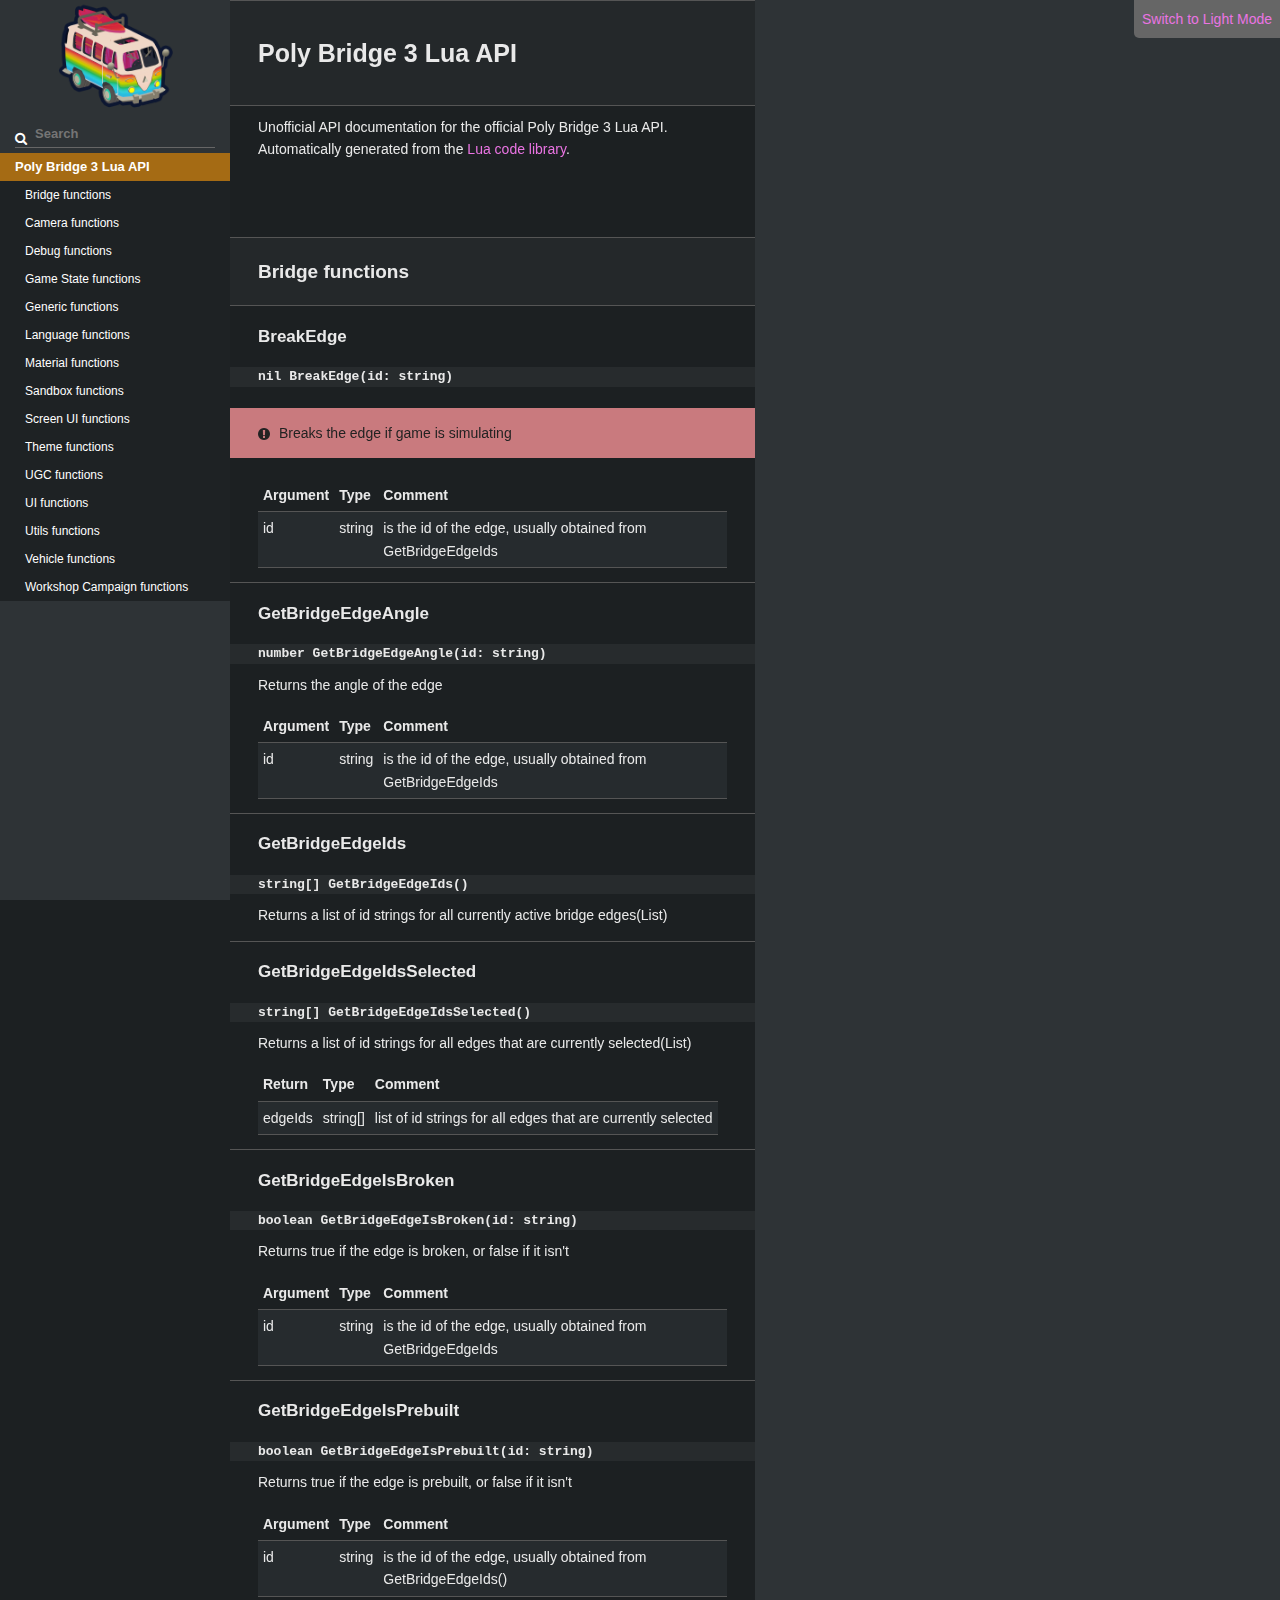
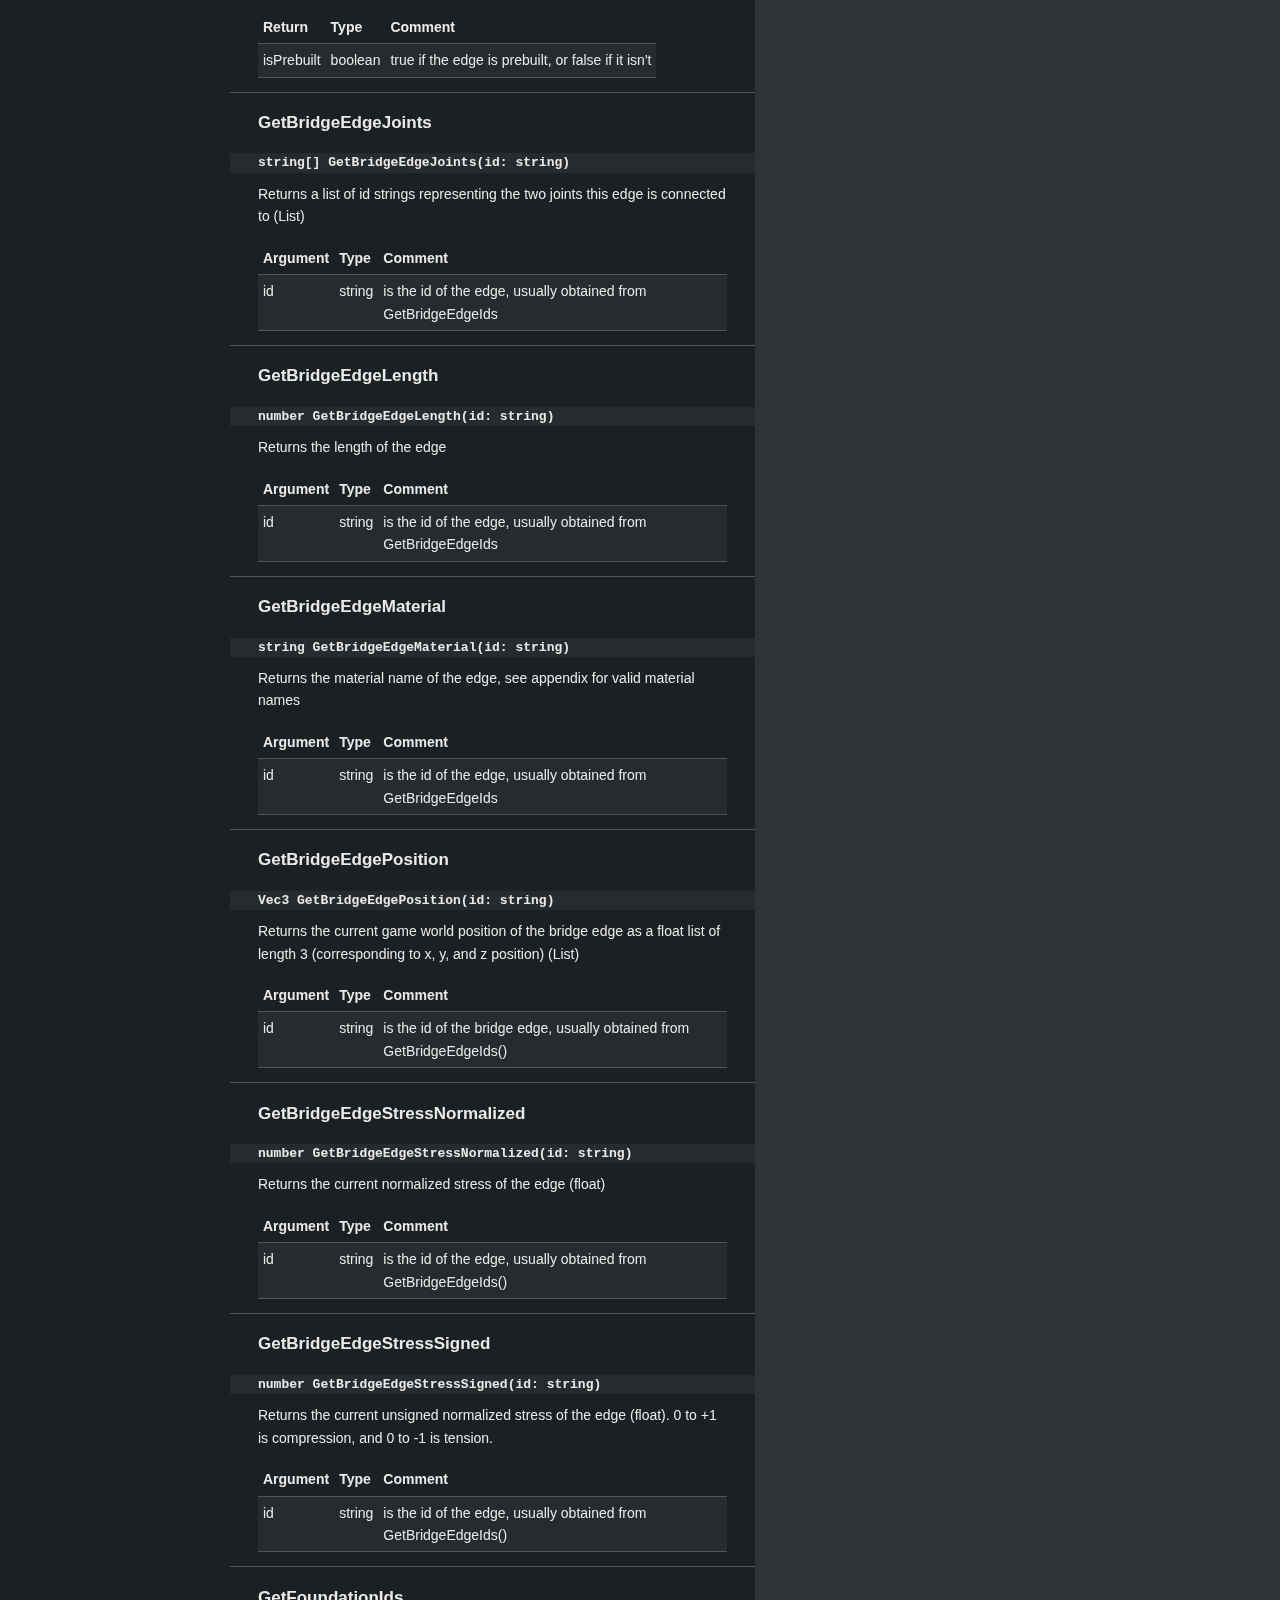
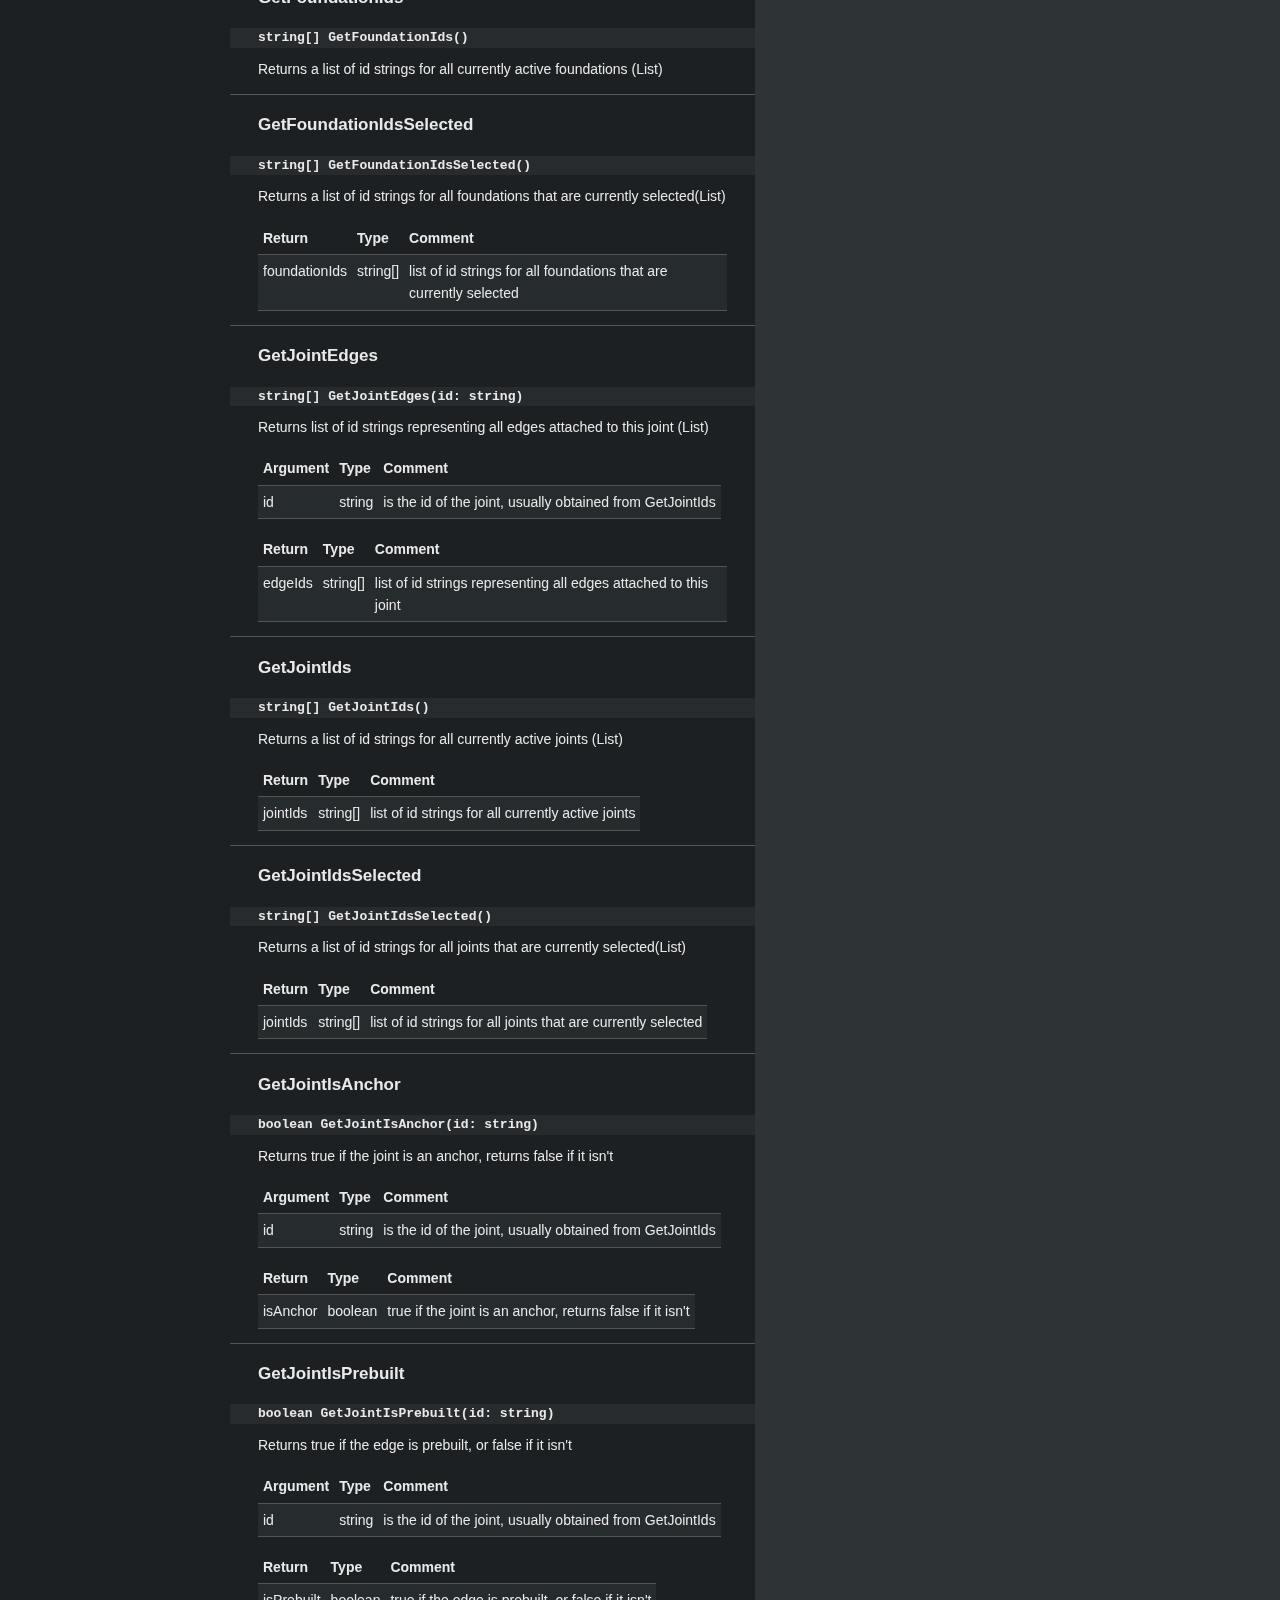
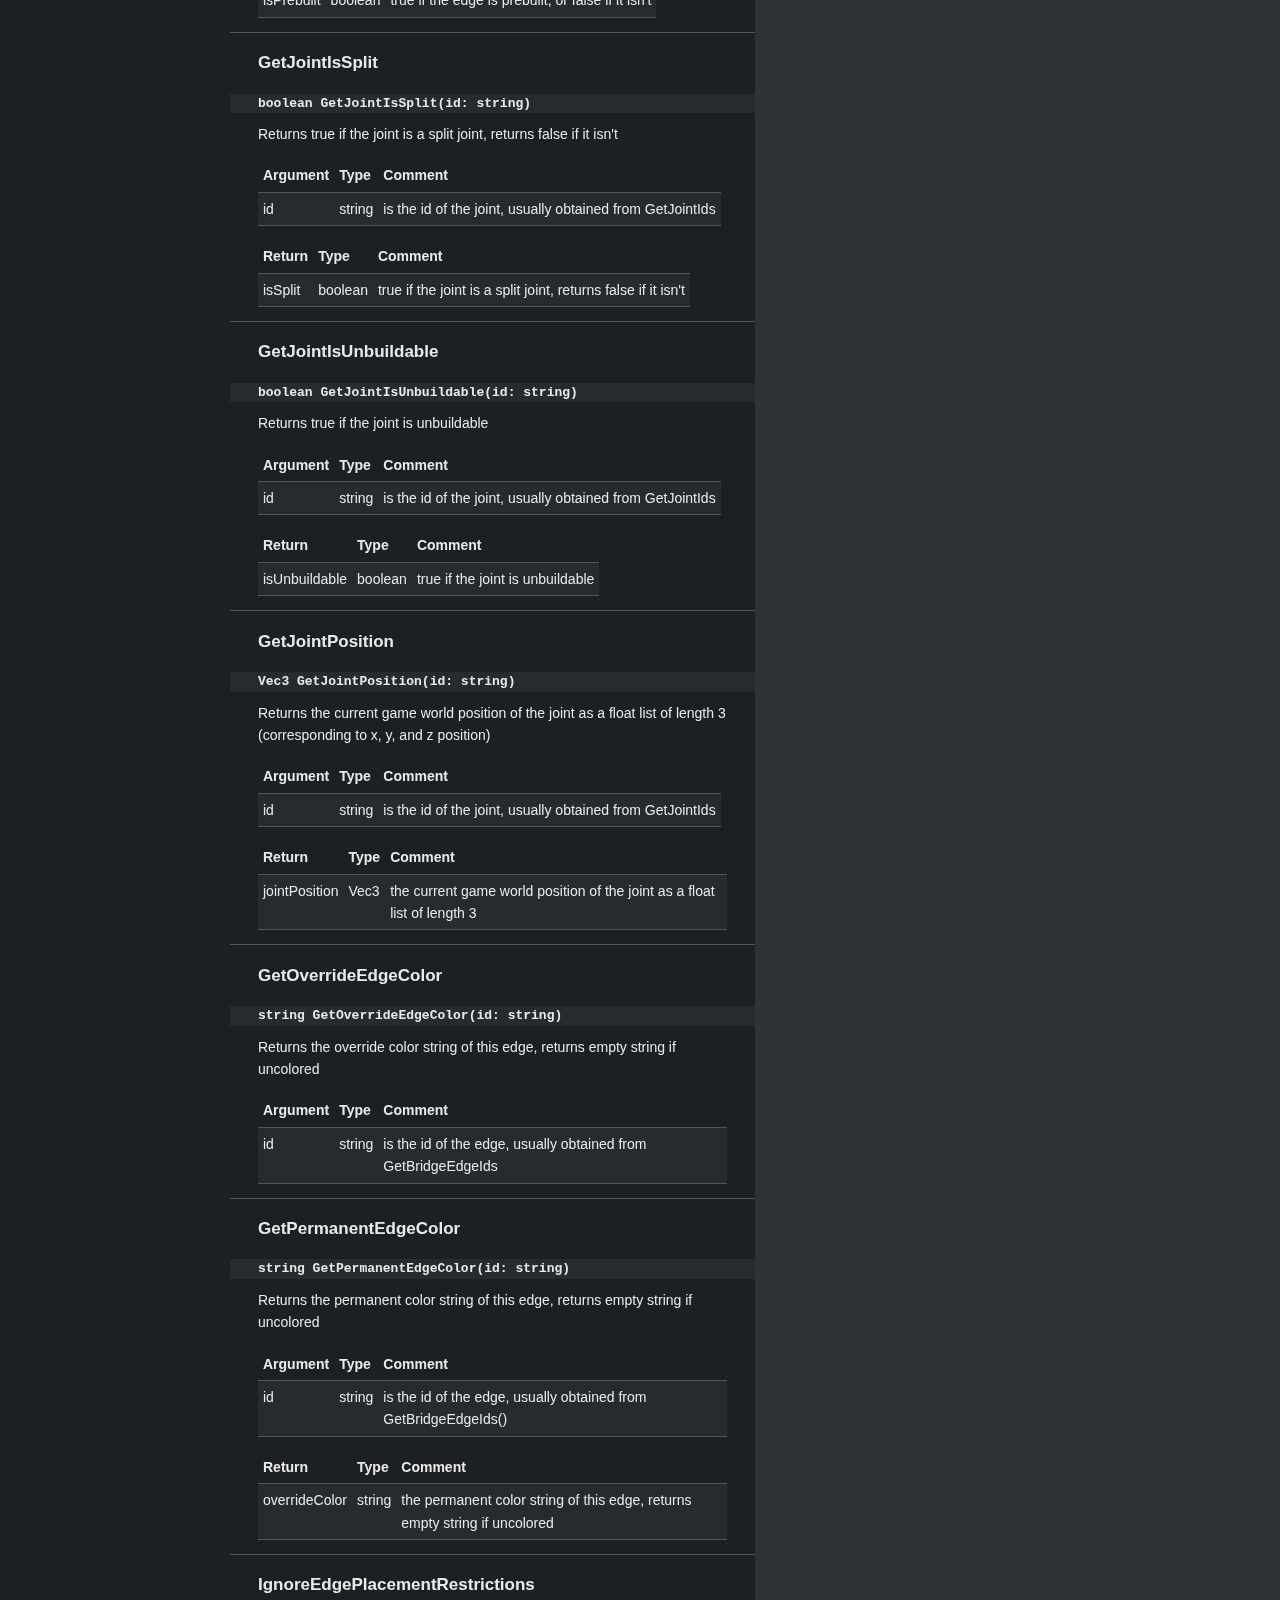
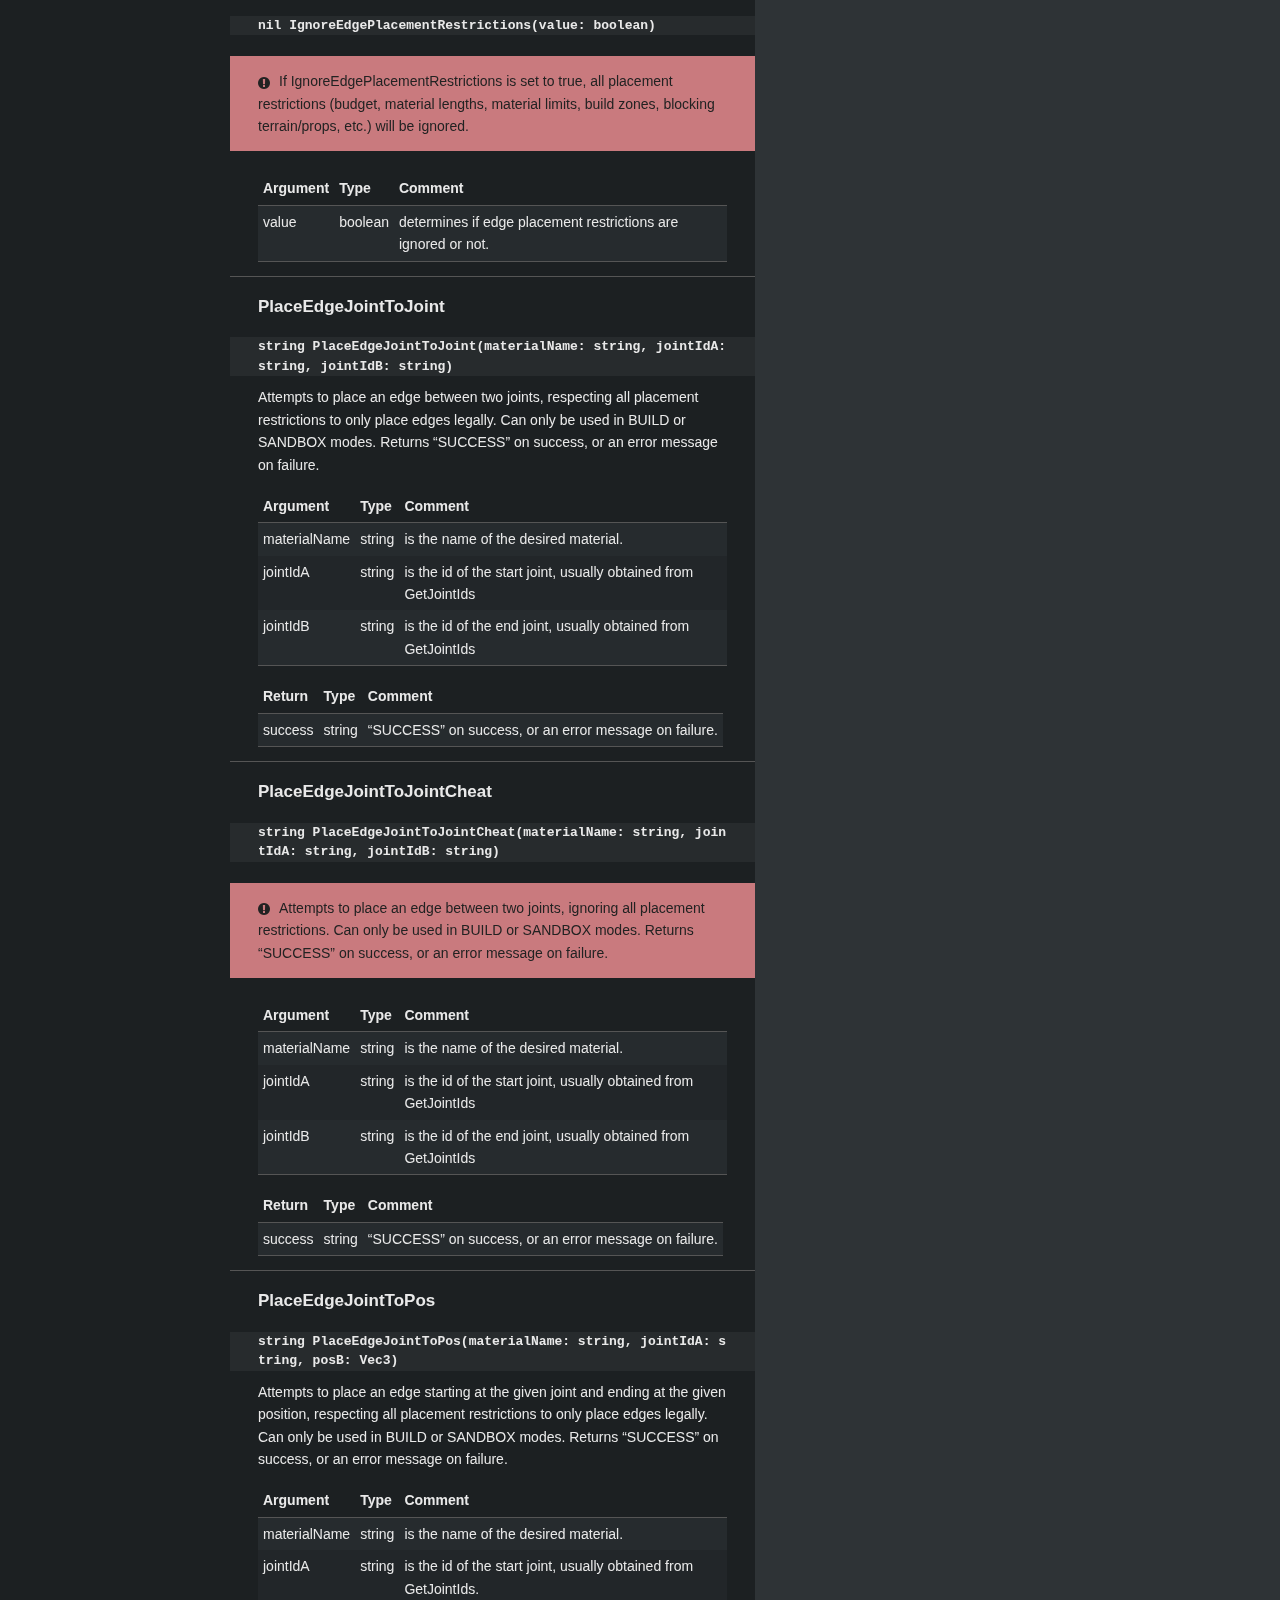
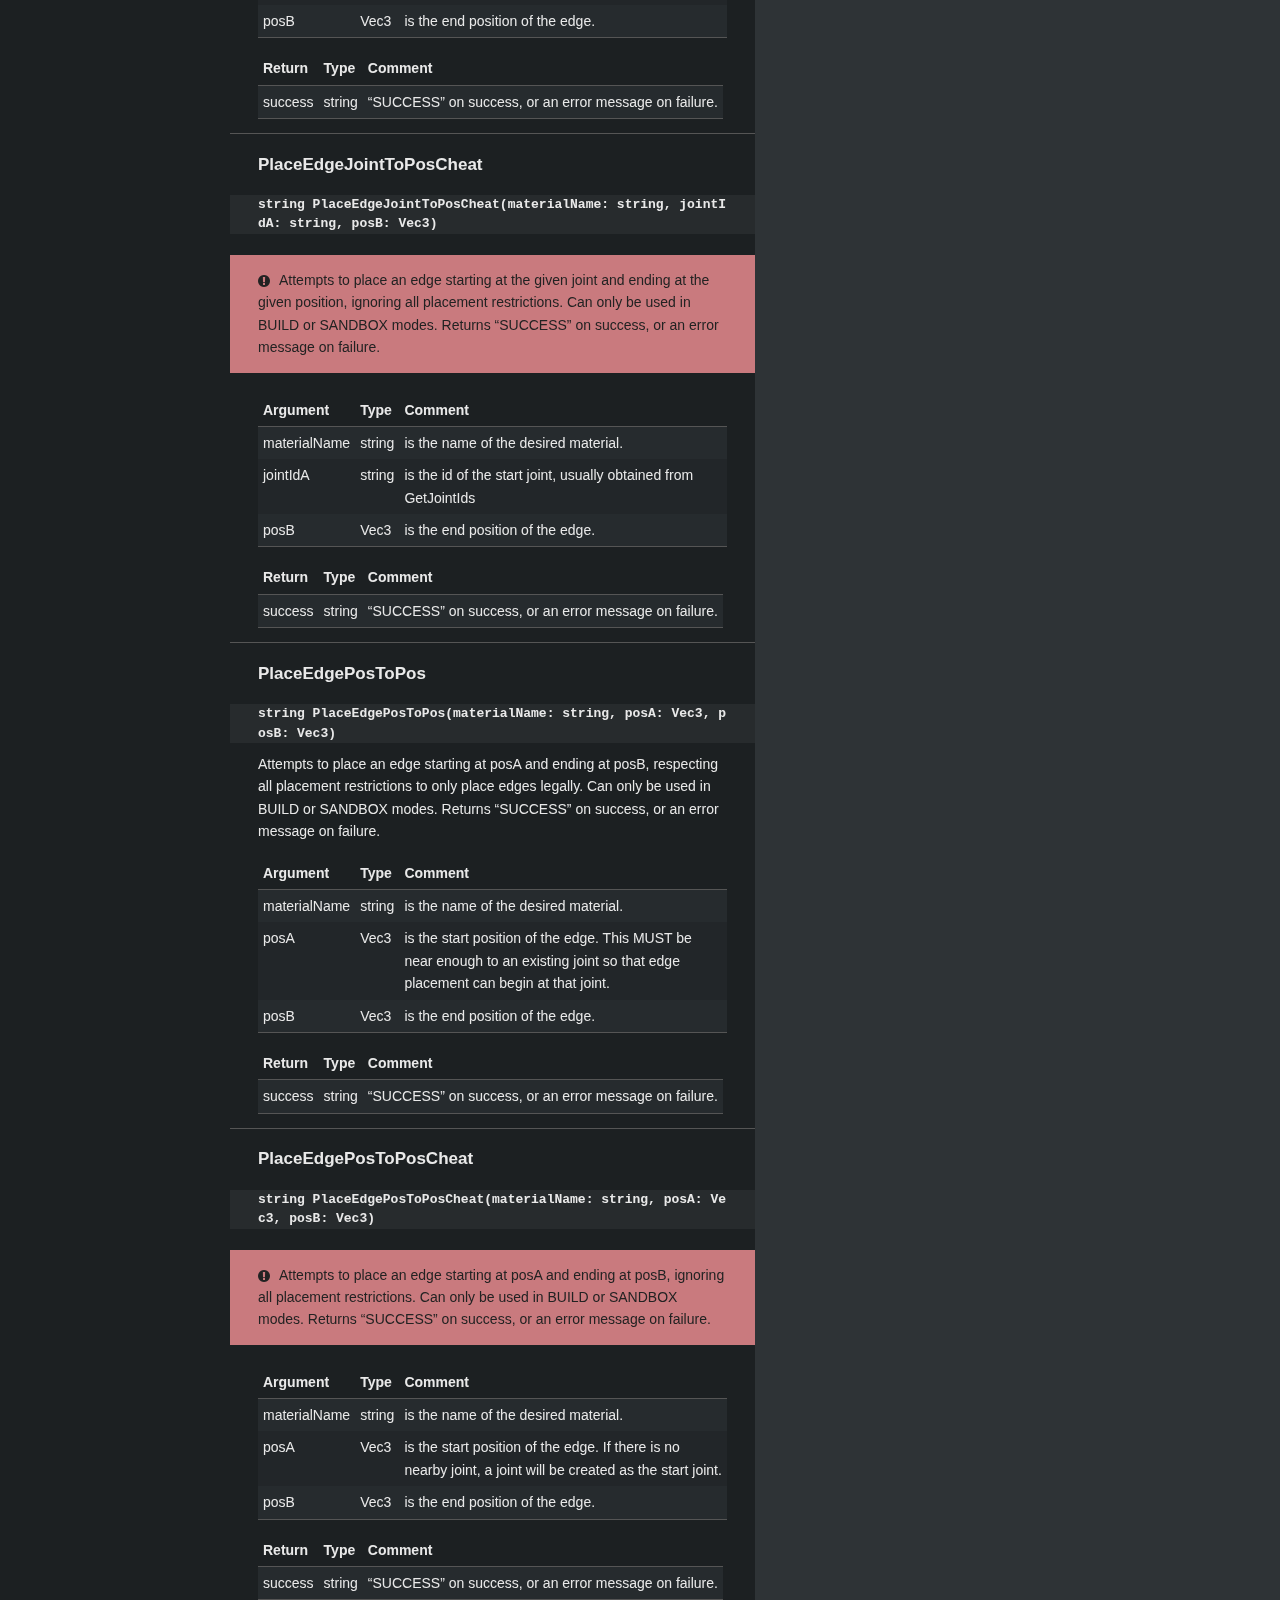
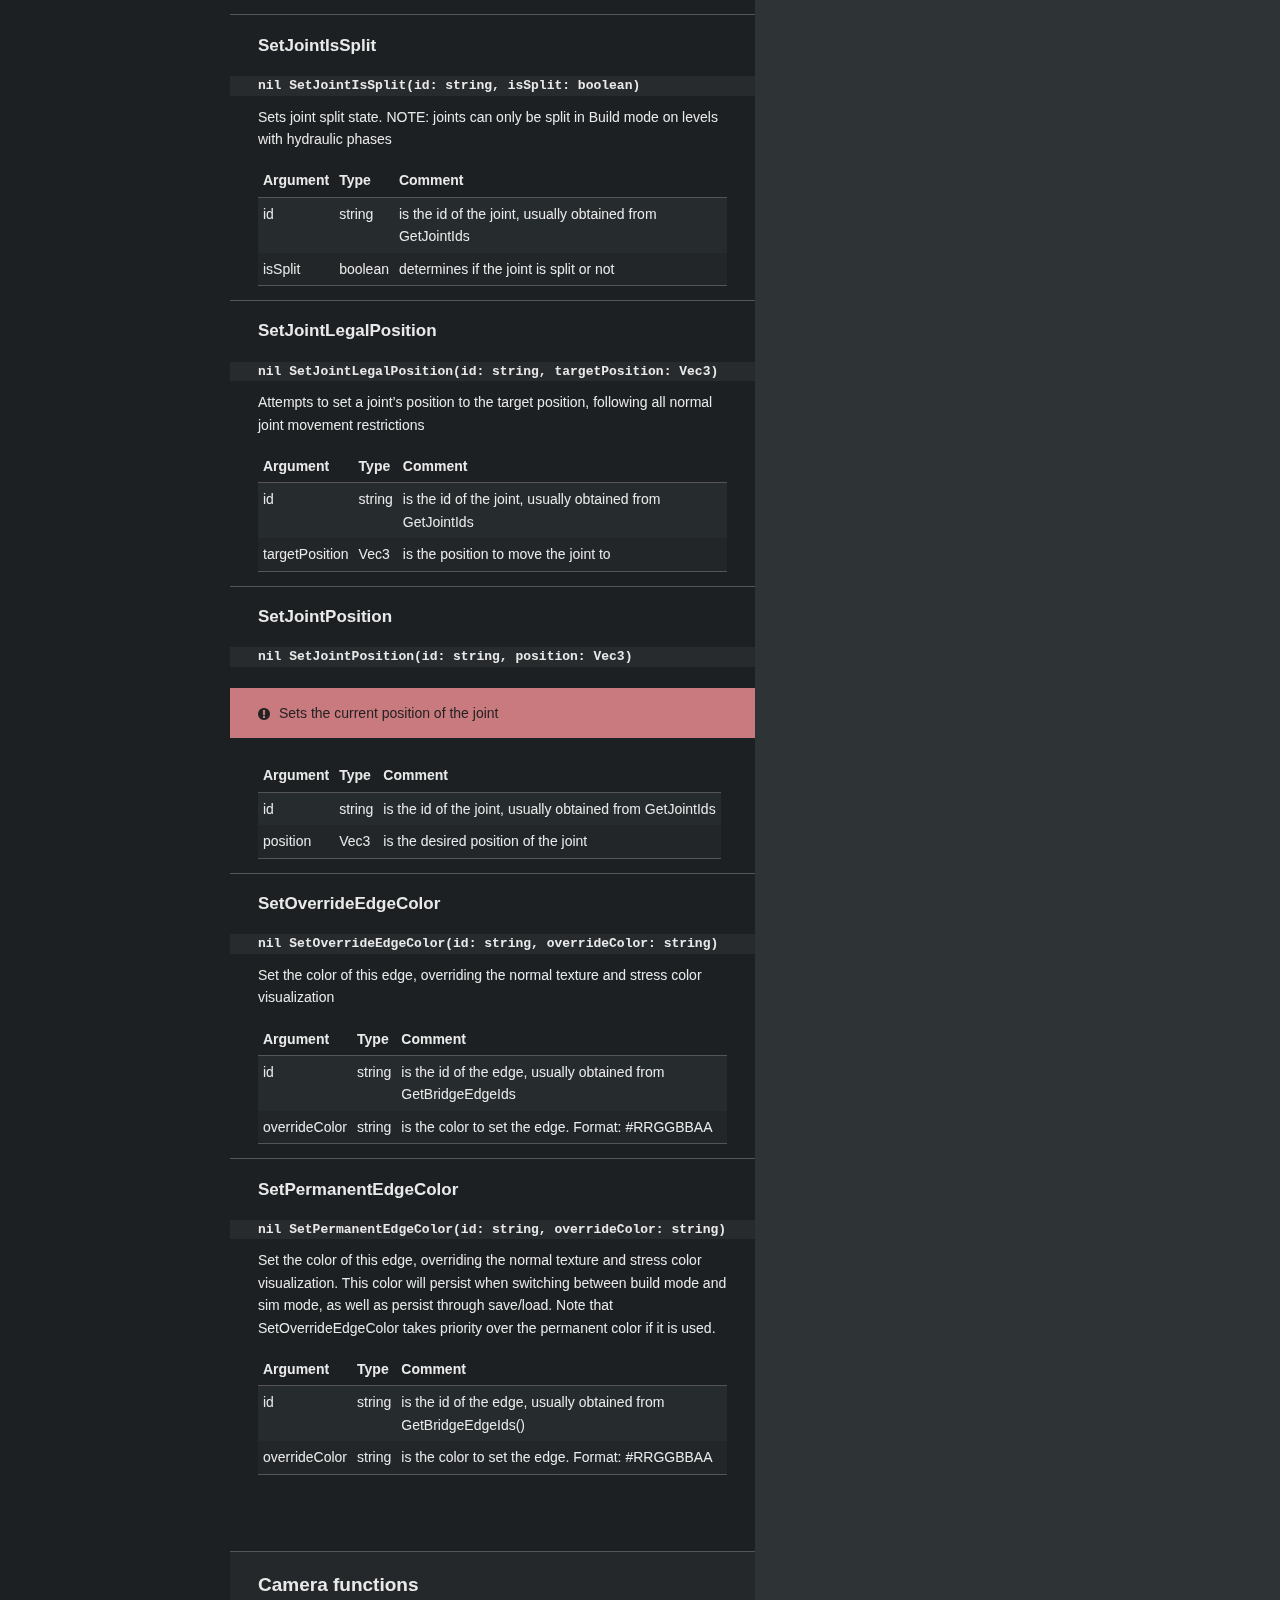
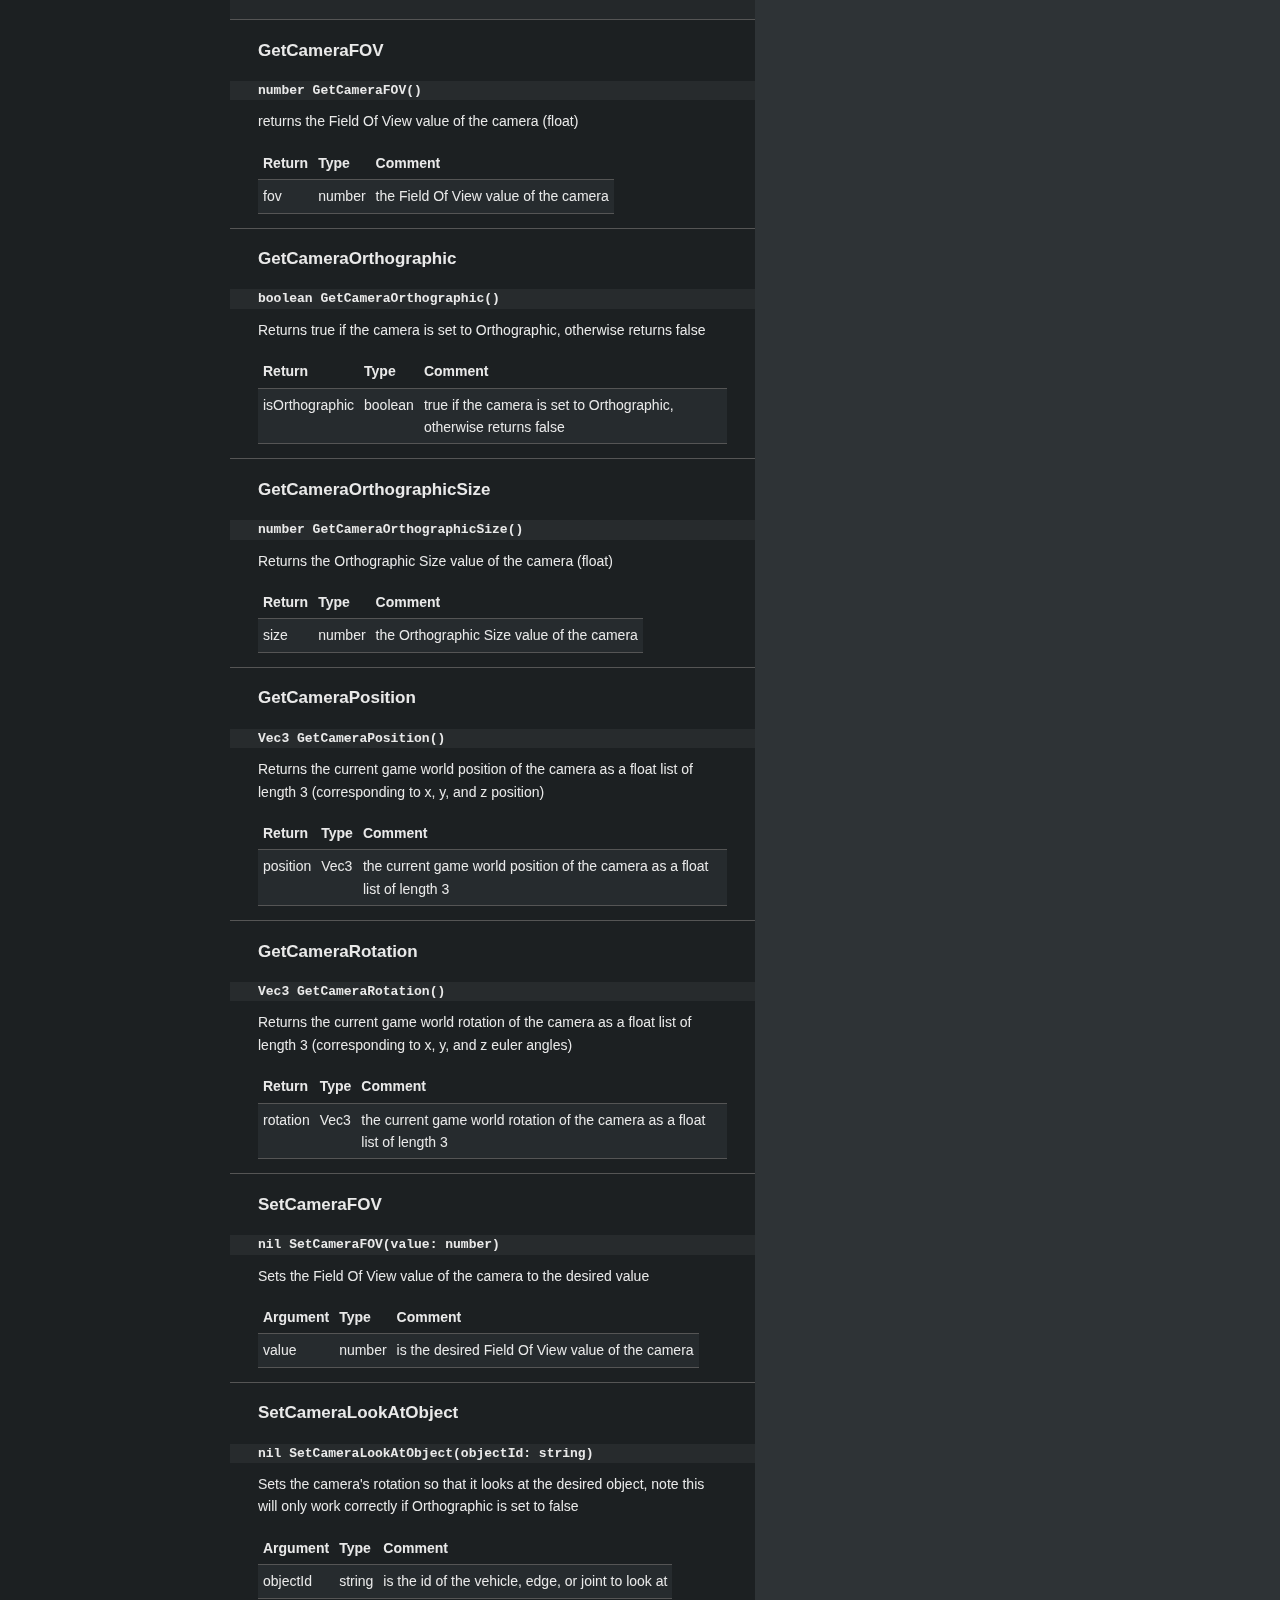
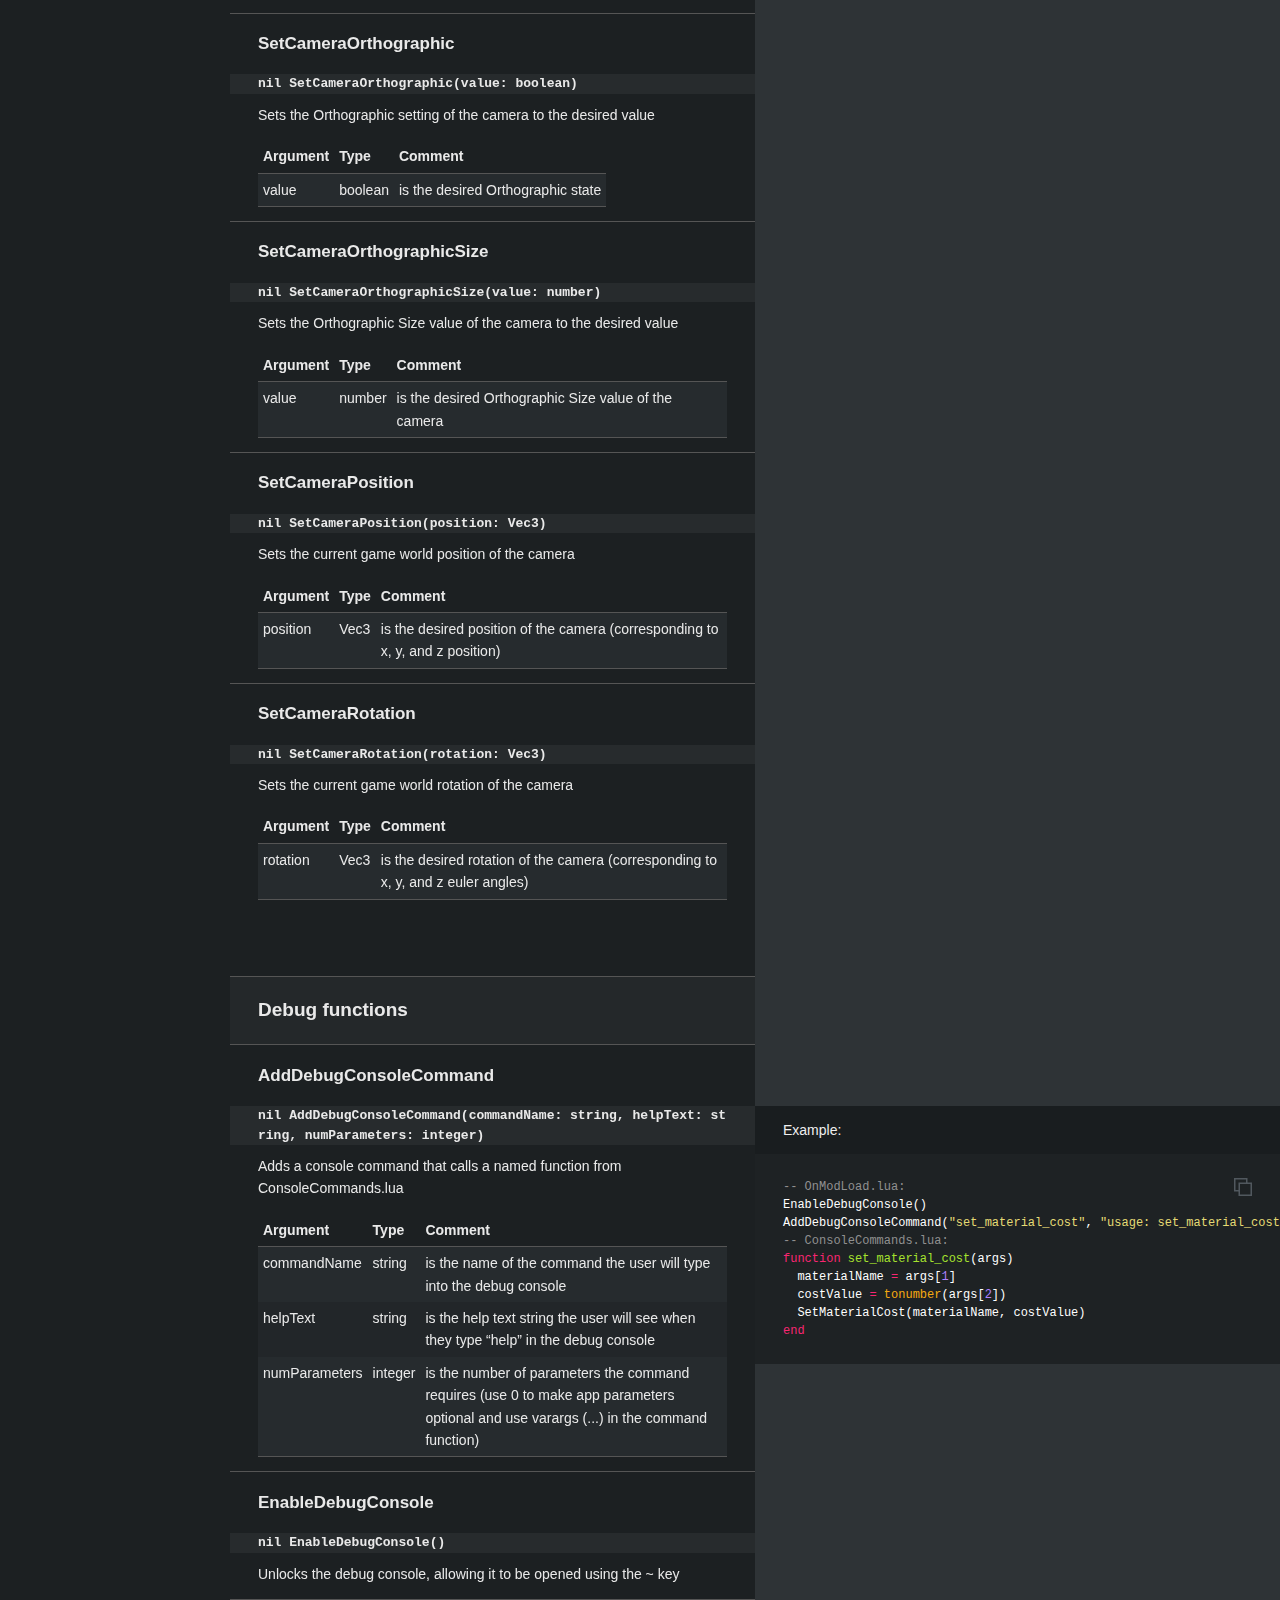
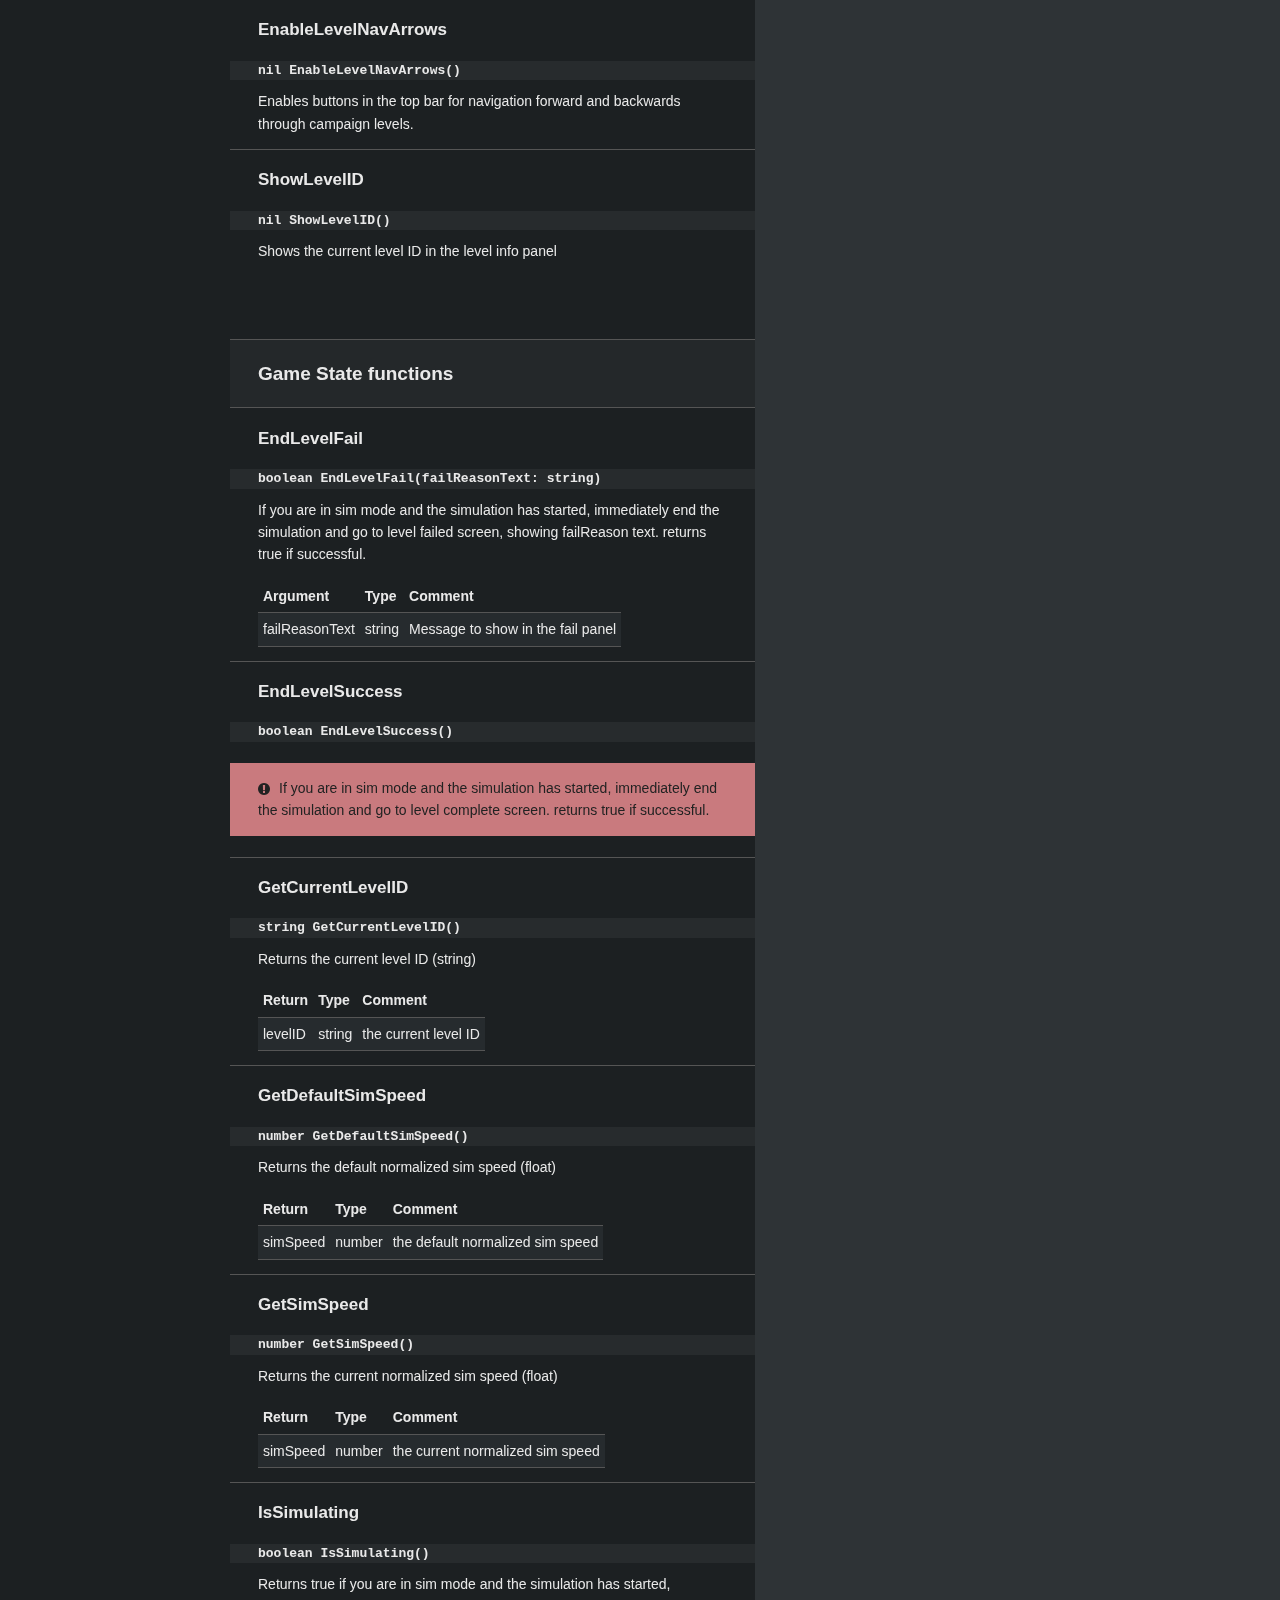
==== commit c108c3c0: "sort better" ====
--- a/docs/index.html
+++ b/docs/index.html
@@ -5,7 +5,7 @@
     <meta charset="utf-8">
     <meta content="IE=edge,chrome=1" http-equiv="X-UA-Compatible">
     <meta name="viewport" content="width=device-width, initial-scale=1, maximum-scale=1">
-    <link href="images/favicon-184ef374.ico" rel="icon" type="image/ico" />
+    <link href="images/favicon.ico" rel="icon" type="image/ico" />
         <meta
             name="description"
             content="Documentation for the official Poly Bridge 3 Lua modding API"
@@ -317,112 +317,112 @@
                     <a href="#Bridge-functions" class="toc-h2 toc-link" data-title="Bridge functions">Bridge functions</a>
                       <ul class="toc-list-h3">
                           <li>
+                            <a href="#BreakEdge" class="toc-h3 toc-link" data-title="BreakEdge">BreakEdge</a>
+                          </li>
+                          <li>
+                            <a href="#GetBridgeEdgeAngle" class="toc-h3 toc-link" data-title="GetBridgeEdgeAngle">GetBridgeEdgeAngle</a>
+                          </li>
+                          <li>
                             <a href="#GetBridgeEdgeIds" class="toc-h3 toc-link" data-title="GetBridgeEdgeIds">GetBridgeEdgeIds</a>
                           </li>
                           <li>
+                            <a href="#GetBridgeEdgeIdsSelected" class="toc-h3 toc-link" data-title="GetBridgeEdgeIdsSelected">GetBridgeEdgeIdsSelected</a>
+                          </li>
+                          <li>
+                            <a href="#GetBridgeEdgeIsBroken" class="toc-h3 toc-link" data-title="GetBridgeEdgeIsBroken">GetBridgeEdgeIsBroken</a>
+                          </li>
+                          <li>
+                            <a href="#GetBridgeEdgeIsPrebuilt" class="toc-h3 toc-link" data-title="GetBridgeEdgeIsPrebuilt">GetBridgeEdgeIsPrebuilt</a>
+                          </li>
+                          <li>
+                            <a href="#GetBridgeEdgeJoints" class="toc-h3 toc-link" data-title="GetBridgeEdgeJoints">GetBridgeEdgeJoints</a>
+                          </li>
+                          <li>
+                            <a href="#GetBridgeEdgeLength" class="toc-h3 toc-link" data-title="GetBridgeEdgeLength">GetBridgeEdgeLength</a>
+                          </li>
+                          <li>
+                            <a href="#GetBridgeEdgeMaterial" class="toc-h3 toc-link" data-title="GetBridgeEdgeMaterial">GetBridgeEdgeMaterial</a>
+                          </li>
+                          <li>
                             <a href="#GetBridgeEdgePosition" class="toc-h3 toc-link" data-title="GetBridgeEdgePosition">GetBridgeEdgePosition</a>
                           </li>
                           <li>
                             <a href="#GetBridgeEdgeStressNormalized" class="toc-h3 toc-link" data-title="GetBridgeEdgeStressNormalized">GetBridgeEdgeStressNormalized</a>
                           </li>
                           <li>
+                            <a href="#GetBridgeEdgeStressSigned" class="toc-h3 toc-link" data-title="GetBridgeEdgeStressSigned">GetBridgeEdgeStressSigned</a>
+                          </li>
+                          <li>
                             <a href="#GetFoundationIds" class="toc-h3 toc-link" data-title="GetFoundationIds">GetFoundationIds</a>
                           </li>
                           <li>
-                            <a href="#GetBridgeEdgeMaterial" class="toc-h3 toc-link" data-title="GetBridgeEdgeMaterial">GetBridgeEdgeMaterial</a>
-                          </li>
-                          <li>
-                            <a href="#GetBridgeEdgeLength" class="toc-h3 toc-link" data-title="GetBridgeEdgeLength">GetBridgeEdgeLength</a>
-                          </li>
-                          <li>
-                            <a href="#GetBridgeEdgeAngle" class="toc-h3 toc-link" data-title="GetBridgeEdgeAngle">GetBridgeEdgeAngle</a>
-                          </li>
-                          <li>
-                            <a href="#GetBridgeEdgeJoints" class="toc-h3 toc-link" data-title="GetBridgeEdgeJoints">GetBridgeEdgeJoints</a>
-                          </li>
-                          <li>
-                            <a href="#GetBridgeEdgeIsBroken" class="toc-h3 toc-link" data-title="GetBridgeEdgeIsBroken">GetBridgeEdgeIsBroken</a>
+                            <a href="#GetFoundationIdsSelected" class="toc-h3 toc-link" data-title="GetFoundationIdsSelected">GetFoundationIdsSelected</a>
+                          </li>
+                          <li>
+                            <a href="#GetJointEdges" class="toc-h3 toc-link" data-title="GetJointEdges">GetJointEdges</a>
+                          </li>
+                          <li>
+                            <a href="#GetJointIds" class="toc-h3 toc-link" data-title="GetJointIds">GetJointIds</a>
+                          </li>
+                          <li>
+                            <a href="#GetJointIdsSelected" class="toc-h3 toc-link" data-title="GetJointIdsSelected">GetJointIdsSelected</a>
+                          </li>
+                          <li>
+                            <a href="#GetJointIsAnchor" class="toc-h3 toc-link" data-title="GetJointIsAnchor">GetJointIsAnchor</a>
+                          </li>
+                          <li>
+                            <a href="#GetJointIsPrebuilt" class="toc-h3 toc-link" data-title="GetJointIsPrebuilt">GetJointIsPrebuilt</a>
+                          </li>
+                          <li>
+                            <a href="#GetJointIsSplit" class="toc-h3 toc-link" data-title="GetJointIsSplit">GetJointIsSplit</a>
+                          </li>
+                          <li>
+                            <a href="#GetJointIsUnbuildable" class="toc-h3 toc-link" data-title="GetJointIsUnbuildable">GetJointIsUnbuildable</a>
+                          </li>
+                          <li>
+                            <a href="#GetJointPosition" class="toc-h3 toc-link" data-title="GetJointPosition">GetJointPosition</a>
+                          </li>
+                          <li>
+                            <a href="#GetOverrideEdgeColor" class="toc-h3 toc-link" data-title="GetOverrideEdgeColor">GetOverrideEdgeColor</a>
+                          </li>
+                          <li>
+                            <a href="#GetPermanentEdgeColor" class="toc-h3 toc-link" data-title="GetPermanentEdgeColor">GetPermanentEdgeColor</a>
+                          </li>
+                          <li>
+                            <a href="#IgnoreEdgePlacementRestrictions" class="toc-h3 toc-link" data-title="IgnoreEdgePlacementRestrictions">IgnoreEdgePlacementRestrictions</a>
+                          </li>
+                          <li>
+                            <a href="#PlaceEdgeJointToJoint" class="toc-h3 toc-link" data-title="PlaceEdgeJointToJoint">PlaceEdgeJointToJoint</a>
+                          </li>
+                          <li>
+                            <a href="#PlaceEdgeJointToJointCheat" class="toc-h3 toc-link" data-title="PlaceEdgeJointToJointCheat">PlaceEdgeJointToJointCheat</a>
+                          </li>
+                          <li>
+                            <a href="#PlaceEdgeJointToPos" class="toc-h3 toc-link" data-title="PlaceEdgeJointToPos">PlaceEdgeJointToPos</a>
+                          </li>
+                          <li>
+                            <a href="#PlaceEdgeJointToPosCheat" class="toc-h3 toc-link" data-title="PlaceEdgeJointToPosCheat">PlaceEdgeJointToPosCheat</a>
+                          </li>
+                          <li>
+                            <a href="#PlaceEdgePosToPos" class="toc-h3 toc-link" data-title="PlaceEdgePosToPos">PlaceEdgePosToPos</a>
+                          </li>
+                          <li>
+                            <a href="#PlaceEdgePosToPosCheat" class="toc-h3 toc-link" data-title="PlaceEdgePosToPosCheat">PlaceEdgePosToPosCheat</a>
+                          </li>
+                          <li>
+                            <a href="#SetJointIsSplit" class="toc-h3 toc-link" data-title="SetJointIsSplit">SetJointIsSplit</a>
+                          </li>
+                          <li>
+                            <a href="#SetJointLegalPosition" class="toc-h3 toc-link" data-title="SetJointLegalPosition">SetJointLegalPosition</a>
+                          </li>
+                          <li>
+                            <a href="#SetJointPosition" class="toc-h3 toc-link" data-title="SetJointPosition">SetJointPosition</a>
                           </li>
                           <li>
                             <a href="#SetOverrideEdgeColor" class="toc-h3 toc-link" data-title="SetOverrideEdgeColor">SetOverrideEdgeColor</a>
                           </li>
                           <li>
-                            <a href="#GetOverrideEdgeColor" class="toc-h3 toc-link" data-title="GetOverrideEdgeColor">GetOverrideEdgeColor</a>
-                          </li>
-                          <li>
-                            <a href="#BreakEdge" class="toc-h3 toc-link" data-title="BreakEdge">BreakEdge</a>
-                          </li>
-                          <li>
-                            <a href="#PlaceEdgeJointToJoint" class="toc-h3 toc-link" data-title="PlaceEdgeJointToJoint">PlaceEdgeJointToJoint</a>
-                          </li>
-                          <li>
-                            <a href="#PlaceEdgeJointToJointCheat" class="toc-h3 toc-link" data-title="PlaceEdgeJointToJointCheat">PlaceEdgeJointToJointCheat</a>
-                          </li>
-                          <li>
-                            <a href="#PlaceEdgeJointToPos" class="toc-h3 toc-link" data-title="PlaceEdgeJointToPos">PlaceEdgeJointToPos</a>
-                          </li>
-                          <li>
-                            <a href="#PlaceEdgeJointToPosCheat" class="toc-h3 toc-link" data-title="PlaceEdgeJointToPosCheat">PlaceEdgeJointToPosCheat</a>
-                          </li>
-                          <li>
-                            <a href="#PlaceEdgePosToPos" class="toc-h3 toc-link" data-title="PlaceEdgePosToPos">PlaceEdgePosToPos</a>
-                          </li>
-                          <li>
-                            <a href="#PlaceEdgePosToPosCheat" class="toc-h3 toc-link" data-title="PlaceEdgePosToPosCheat">PlaceEdgePosToPosCheat</a>
-                          </li>
-                          <li>
-                            <a href="#IgnoreEdgePlacementRestrictions" class="toc-h3 toc-link" data-title="IgnoreEdgePlacementRestrictions">IgnoreEdgePlacementRestrictions</a>
-                          </li>
-                          <li>
-                            <a href="#GetJointIds" class="toc-h3 toc-link" data-title="GetJointIds">GetJointIds</a>
-                          </li>
-                          <li>
-                            <a href="#GetJointEdges" class="toc-h3 toc-link" data-title="GetJointEdges">GetJointEdges</a>
-                          </li>
-                          <li>
-                            <a href="#GetJointPosition" class="toc-h3 toc-link" data-title="GetJointPosition">GetJointPosition</a>
-                          </li>
-                          <li>
-                            <a href="#GetJointIsSplit" class="toc-h3 toc-link" data-title="GetJointIsSplit">GetJointIsSplit</a>
-                          </li>
-                          <li>
-                            <a href="#GetJointIsAnchor" class="toc-h3 toc-link" data-title="GetJointIsAnchor">GetJointIsAnchor</a>
-                          </li>
-                          <li>
-                            <a href="#SetJointPosition" class="toc-h3 toc-link" data-title="SetJointPosition">SetJointPosition</a>
-                          </li>
-                          <li>
-                            <a href="#SetJointLegalPosition" class="toc-h3 toc-link" data-title="SetJointLegalPosition">SetJointLegalPosition</a>
-                          </li>
-                          <li>
-                            <a href="#GetJointIsUnbuildable" class="toc-h3 toc-link" data-title="GetJointIsUnbuildable">GetJointIsUnbuildable</a>
-                          </li>
-                          <li>
-                            <a href="#SetJointIsSplit" class="toc-h3 toc-link" data-title="SetJointIsSplit">SetJointIsSplit</a>
-                          </li>
-                          <li>
-                            <a href="#GetFoundationIdsSelected" class="toc-h3 toc-link" data-title="GetFoundationIdsSelected">GetFoundationIdsSelected</a>
-                          </li>
-                          <li>
-                            <a href="#GetBridgeEdgeIdsSelected" class="toc-h3 toc-link" data-title="GetBridgeEdgeIdsSelected">GetBridgeEdgeIdsSelected</a>
-                          </li>
-                          <li>
-                            <a href="#GetJointIdsSelected" class="toc-h3 toc-link" data-title="GetJointIdsSelected">GetJointIdsSelected</a>
-                          </li>
-                          <li>
-                            <a href="#GetBridgeEdgeStressSigned" class="toc-h3 toc-link" data-title="GetBridgeEdgeStressSigned">GetBridgeEdgeStressSigned</a>
-                          </li>
-                          <li>
-                            <a href="#GetPermanentEdgeColor" class="toc-h3 toc-link" data-title="GetPermanentEdgeColor">GetPermanentEdgeColor</a>
-                          </li>
-                          <li>
                             <a href="#SetPermanentEdgeColor" class="toc-h3 toc-link" data-title="SetPermanentEdgeColor">SetPermanentEdgeColor</a>
-                          </li>
-                          <li>
-                            <a href="#GetBridgeEdgeIsPrebuilt" class="toc-h3 toc-link" data-title="GetBridgeEdgeIsPrebuilt">GetBridgeEdgeIsPrebuilt</a>
-                          </li>
-                          <li>
-                            <a href="#GetJointIsPrebuilt" class="toc-h3 toc-link" data-title="GetJointIsPrebuilt">GetJointIsPrebuilt</a>
                           </li>
                       </ul>
                   </li>
@@ -430,37 +430,37 @@
                     <a href="#Camera-functions" class="toc-h2 toc-link" data-title="Camera functions">Camera functions</a>
                       <ul class="toc-list-h3">
                           <li>
+                            <a href="#GetCameraFOV" class="toc-h3 toc-link" data-title="GetCameraFOV">GetCameraFOV</a>
+                          </li>
+                          <li>
+                            <a href="#GetCameraOrthographic" class="toc-h3 toc-link" data-title="GetCameraOrthographic">GetCameraOrthographic</a>
+                          </li>
+                          <li>
+                            <a href="#GetCameraOrthographicSize" class="toc-h3 toc-link" data-title="GetCameraOrthographicSize">GetCameraOrthographicSize</a>
+                          </li>
+                          <li>
                             <a href="#GetCameraPosition" class="toc-h3 toc-link" data-title="GetCameraPosition">GetCameraPosition</a>
                           </li>
                           <li>
+                            <a href="#GetCameraRotation" class="toc-h3 toc-link" data-title="GetCameraRotation">GetCameraRotation</a>
+                          </li>
+                          <li>
+                            <a href="#SetCameraFOV" class="toc-h3 toc-link" data-title="SetCameraFOV">SetCameraFOV</a>
+                          </li>
+                          <li>
+                            <a href="#SetCameraLookAtObject" class="toc-h3 toc-link" data-title="SetCameraLookAtObject">SetCameraLookAtObject</a>
+                          </li>
+                          <li>
+                            <a href="#SetCameraOrthographic" class="toc-h3 toc-link" data-title="SetCameraOrthographic">SetCameraOrthographic</a>
+                          </li>
+                          <li>
+                            <a href="#SetCameraOrthographicSize" class="toc-h3 toc-link" data-title="SetCameraOrthographicSize">SetCameraOrthographicSize</a>
+                          </li>
+                          <li>
                             <a href="#SetCameraPosition" class="toc-h3 toc-link" data-title="SetCameraPosition">SetCameraPosition</a>
                           </li>
                           <li>
-                            <a href="#GetCameraRotation" class="toc-h3 toc-link" data-title="GetCameraRotation">GetCameraRotation</a>
-                          </li>
-                          <li>
                             <a href="#SetCameraRotation" class="toc-h3 toc-link" data-title="SetCameraRotation">SetCameraRotation</a>
-                          </li>
-                          <li>
-                            <a href="#SetCameraLookAtObject" class="toc-h3 toc-link" data-title="SetCameraLookAtObject">SetCameraLookAtObject</a>
-                          </li>
-                          <li>
-                            <a href="#GetCameraOrthographic" class="toc-h3 toc-link" data-title="GetCameraOrthographic">GetCameraOrthographic</a>
-                          </li>
-                          <li>
-                            <a href="#SetCameraOrthographic" class="toc-h3 toc-link" data-title="SetCameraOrthographic">SetCameraOrthographic</a>
-                          </li>
-                          <li>
-                            <a href="#GetCameraOrthographicSize" class="toc-h3 toc-link" data-title="GetCameraOrthographicSize">GetCameraOrthographicSize</a>
-                          </li>
-                          <li>
-                            <a href="#SetCameraOrthographicSize" class="toc-h3 toc-link" data-title="SetCameraOrthographicSize">SetCameraOrthographicSize</a>
-                          </li>
-                          <li>
-                            <a href="#GetCameraFOV" class="toc-h3 toc-link" data-title="GetCameraFOV">GetCameraFOV</a>
-                          </li>
-                          <li>
-                            <a href="#SetCameraFOV" class="toc-h3 toc-link" data-title="SetCameraFOV">SetCameraFOV</a>
                           </li>
                       </ul>
                   </li>
@@ -468,16 +468,16 @@
                     <a href="#Debug-functions" class="toc-h2 toc-link" data-title="Debug functions">Debug functions</a>
                       <ul class="toc-list-h3">
                           <li>
+                            <a href="#AddDebugConsoleCommand" class="toc-h3 toc-link" data-title="AddDebugConsoleCommand">AddDebugConsoleCommand</a>
+                          </li>
+                          <li>
+                            <a href="#EnableDebugConsole" class="toc-h3 toc-link" data-title="EnableDebugConsole">EnableDebugConsole</a>
+                          </li>
+                          <li>
                             <a href="#EnableLevelNavArrows" class="toc-h3 toc-link" data-title="EnableLevelNavArrows">EnableLevelNavArrows</a>
                           </li>
                           <li>
                             <a href="#ShowLevelID" class="toc-h3 toc-link" data-title="ShowLevelID">ShowLevelID</a>
-                          </li>
-                          <li>
-                            <a href="#EnableDebugConsole" class="toc-h3 toc-link" data-title="EnableDebugConsole">EnableDebugConsole</a>
-                          </li>
-                          <li>
-                            <a href="#AddDebugConsoleCommand" class="toc-h3 toc-link" data-title="AddDebugConsoleCommand">AddDebugConsoleCommand</a>
                           </li>
                       </ul>
                   </li>
@@ -485,16 +485,34 @@
                     <a href="#Game-State-functions" class="toc-h2 toc-link" data-title="Game State functions">Game State functions</a>
                       <ul class="toc-list-h3">
                           <li>
+                            <a href="#EndLevelFail" class="toc-h3 toc-link" data-title="EndLevelFail">EndLevelFail</a>
+                          </li>
+                          <li>
+                            <a href="#EndLevelSuccess" class="toc-h3 toc-link" data-title="EndLevelSuccess">EndLevelSuccess</a>
+                          </li>
+                          <li>
+                            <a href="#GetCurrentLevelID" class="toc-h3 toc-link" data-title="GetCurrentLevelID">GetCurrentLevelID</a>
+                          </li>
+                          <li>
+                            <a href="#GetDefaultSimSpeed" class="toc-h3 toc-link" data-title="GetDefaultSimSpeed">GetDefaultSimSpeed</a>
+                          </li>
+                          <li>
                             <a href="#GetSimSpeed" class="toc-h3 toc-link" data-title="GetSimSpeed">GetSimSpeed</a>
                           </li>
                           <li>
+                            <a href="#IsSimulating" class="toc-h3 toc-link" data-title="IsSimulating">IsSimulating</a>
+                          </li>
+                          <li>
+                            <a href="#IsSimulatingWithoutPassOrFail" class="toc-h3 toc-link" data-title="IsSimulatingWithoutPassOrFail">IsSimulatingWithoutPassOrFail</a>
+                          </li>
+                          <li>
                             <a href="#SetSimSpeed" class="toc-h3 toc-link" data-title="SetSimSpeed">SetSimSpeed</a>
                           </li>
                           <li>
-                            <a href="#GetDefaultSimSpeed" class="toc-h3 toc-link" data-title="GetDefaultSimSpeed">GetDefaultSimSpeed</a>
-                          </li>
-                          <li>
-                            <a href="#GetCurrentLevelID" class="toc-h3 toc-link" data-title="GetCurrentLevelID">GetCurrentLevelID</a>
+                            <a href="#SimulationEnd" class="toc-h3 toc-link" data-title="SimulationEnd">SimulationEnd</a>
+                          </li>
+                          <li>
+                            <a href="#SimulationPause" class="toc-h3 toc-link" data-title="SimulationPause">SimulationPause</a>
                           </li>
                           <li>
                             <a href="#SimulationStart" class="toc-h3 toc-link" data-title="SimulationStart">SimulationStart</a>
@@ -503,25 +521,7 @@
                             <a href="#SimulationTogglePause" class="toc-h3 toc-link" data-title="SimulationTogglePause">SimulationTogglePause</a>
                           </li>
                           <li>
-                            <a href="#SimulationPause" class="toc-h3 toc-link" data-title="SimulationPause">SimulationPause</a>
-                          </li>
-                          <li>
                             <a href="#SimulationUnpause" class="toc-h3 toc-link" data-title="SimulationUnpause">SimulationUnpause</a>
-                          </li>
-                          <li>
-                            <a href="#SimulationEnd" class="toc-h3 toc-link" data-title="SimulationEnd">SimulationEnd</a>
-                          </li>
-                          <li>
-                            <a href="#EndLevelSuccess" class="toc-h3 toc-link" data-title="EndLevelSuccess">EndLevelSuccess</a>
-                          </li>
-                          <li>
-                            <a href="#EndLevelFail" class="toc-h3 toc-link" data-title="EndLevelFail">EndLevelFail</a>
-                          </li>
-                          <li>
-                            <a href="#IsSimulating" class="toc-h3 toc-link" data-title="IsSimulating">IsSimulating</a>
-                          </li>
-                          <li>
-                            <a href="#IsSimulatingWithoutPassOrFail" class="toc-h3 toc-link" data-title="IsSimulatingWithoutPassOrFail">IsSimulatingWithoutPassOrFail</a>
                           </li>
                       </ul>
                   </li>
@@ -529,15 +529,18 @@
                     <a href="#Generic-functions" class="toc-h2 toc-link" data-title="Generic functions">Generic functions</a>
                       <ul class="toc-list-h3">
                           <li>
+                            <a href="#GetVehiclePhysicsVelocity" class="toc-h3 toc-link" data-title="GetVehiclePhysicsVelocity">GetVehiclePhysicsVelocity</a>
+                          </li>
+                          <li>
+                            <a href="#OpenLevel" class="toc-h3 toc-link" data-title="OpenLevel">OpenLevel</a>
+                          </li>
+                          <li>
+                            <a href="#OpenWorkshopLevel" class="toc-h3 toc-link" data-title="OpenWorkshopLevel">OpenWorkshopLevel</a>
+                          </li>
+                          <li>
                             <a href="#SetRoadEdgeTint" class="toc-h3 toc-link" data-title="SetRoadEdgeTint">SetRoadEdgeTint</a>
                           </li>
                           <li>
-                            <a href="#OpenLevel" class="toc-h3 toc-link" data-title="OpenLevel">OpenLevel</a>
-                          </li>
-                          <li>
-                            <a href="#OpenWorkshopLevel" class="toc-h3 toc-link" data-title="OpenWorkshopLevel">OpenWorkshopLevel</a>
-                          </li>
-                          <li>
                             <a href="#SetVehiclePhysicsVelocity" class="toc-h3 toc-link" data-title="SetVehiclePhysicsVelocity">SetVehiclePhysicsVelocity</a>
                           </li>
                           <li>
@@ -548,9 +551,6 @@
                           </li>
                           <li>
                             <a href="#SetVehicleSpeed" class="toc-h3 toc-link" data-title="SetVehicleSpeed">SetVehicleSpeed</a>
-                          </li>
-                          <li>
-                            <a href="#GetVehiclePhysicsVelocity" class="toc-h3 toc-link" data-title="GetVehiclePhysicsVelocity">GetVehiclePhysicsVelocity</a>
                           </li>
                       </ul>
                   </li>
@@ -566,37 +566,37 @@
                     <a href="#Material-functions" class="toc-h2 toc-link" data-title="Material functions">Material functions</a>
                       <ul class="toc-list-h3">
                           <li>
+                            <a href="#GetHydraulicsBaseTint" class="toc-h3 toc-link" data-title="GetHydraulicsBaseTint">GetHydraulicsBaseTint</a>
+                          </li>
+                          <li>
+                            <a href="#GetMaterialCost" class="toc-h3 toc-link" data-title="GetMaterialCost">GetMaterialCost</a>
+                          </li>
+                          <li>
+                            <a href="#GetMaterialMaxLength" class="toc-h3 toc-link" data-title="GetMaterialMaxLength">GetMaterialMaxLength</a>
+                          </li>
+                          <li>
+                            <a href="#GetMaterialStrength" class="toc-h3 toc-link" data-title="GetMaterialStrength">GetMaterialStrength</a>
+                          </li>
+                          <li>
+                            <a href="#GetMaterialTint" class="toc-h3 toc-link" data-title="GetMaterialTint">GetMaterialTint</a>
+                          </li>
+                          <li>
+                            <a href="#GetRoadEdgeTint" class="toc-h3 toc-link" data-title="GetRoadEdgeTint">GetRoadEdgeTint</a>
+                          </li>
+                          <li>
+                            <a href="#SetHydraulicsBaseTint" class="toc-h3 toc-link" data-title="SetHydraulicsBaseTint">SetHydraulicsBaseTint</a>
+                          </li>
+                          <li>
+                            <a href="#SetMaterialCost" class="toc-h3 toc-link" data-title="SetMaterialCost">SetMaterialCost</a>
+                          </li>
+                          <li>
+                            <a href="#SetMaterialMaxLength" class="toc-h3 toc-link" data-title="SetMaterialMaxLength">SetMaterialMaxLength</a>
+                          </li>
+                          <li>
+                            <a href="#SetMaterialStrength" class="toc-h3 toc-link" data-title="SetMaterialStrength">SetMaterialStrength</a>
+                          </li>
+                          <li>
                             <a href="#SetMaterialTint" class="toc-h3 toc-link" data-title="SetMaterialTint">SetMaterialTint</a>
-                          </li>
-                          <li>
-                            <a href="#SetHydraulicsBaseTint" class="toc-h3 toc-link" data-title="SetHydraulicsBaseTint">SetHydraulicsBaseTint</a>
-                          </li>
-                          <li>
-                            <a href="#GetMaterialTint" class="toc-h3 toc-link" data-title="GetMaterialTint">GetMaterialTint</a>
-                          </li>
-                          <li>
-                            <a href="#GetHydraulicsBaseTint" class="toc-h3 toc-link" data-title="GetHydraulicsBaseTint">GetHydraulicsBaseTint</a>
-                          </li>
-                          <li>
-                            <a href="#GetRoadEdgeTint" class="toc-h3 toc-link" data-title="GetRoadEdgeTint">GetRoadEdgeTint</a>
-                          </li>
-                          <li>
-                            <a href="#SetMaterialStrength" class="toc-h3 toc-link" data-title="SetMaterialStrength">SetMaterialStrength</a>
-                          </li>
-                          <li>
-                            <a href="#SetMaterialCost" class="toc-h3 toc-link" data-title="SetMaterialCost">SetMaterialCost</a>
-                          </li>
-                          <li>
-                            <a href="#SetMaterialMaxLength" class="toc-h3 toc-link" data-title="SetMaterialMaxLength">SetMaterialMaxLength</a>
-                          </li>
-                          <li>
-                            <a href="#GetMaterialStrength" class="toc-h3 toc-link" data-title="GetMaterialStrength">GetMaterialStrength</a>
-                          </li>
-                          <li>
-                            <a href="#GetMaterialCost" class="toc-h3 toc-link" data-title="GetMaterialCost">GetMaterialCost</a>
-                          </li>
-                          <li>
-                            <a href="#GetMaterialMaxLength" class="toc-h3 toc-link" data-title="GetMaterialMaxLength">GetMaterialMaxLength</a>
                           </li>
                       </ul>
                   </li>
@@ -607,10 +607,10 @@
                             <a href="#AddCustomShape" class="toc-h3 toc-link" data-title="AddCustomShape">AddCustomShape</a>
                           </li>
                           <li>
+                            <a href="#AddCustomShapeTexture" class="toc-h3 toc-link" data-title="AddCustomShapeTexture">AddCustomShapeTexture</a>
+                          </li>
+                          <li>
                             <a href="#DisableRandomVehicleSpawn" class="toc-h3 toc-link" data-title="DisableRandomVehicleSpawn">DisableRandomVehicleSpawn</a>
-                          </li>
-                          <li>
-                            <a href="#AddCustomShapeTexture" class="toc-h3 toc-link" data-title="AddCustomShapeTexture">AddCustomShapeTexture</a>
                           </li>
                       </ul>
                   </li>
@@ -618,94 +618,94 @@
                     <a href="#Screen-UI-functions" class="toc-h2 toc-link" data-title="Screen UI functions">Screen UI functions</a>
                       <ul class="toc-list-h3">
                           <li>
+                            <a href="#CreateButtonObject" class="toc-h3 toc-link" data-title="CreateButtonObject">CreateButtonObject</a>
+                          </li>
+                          <li>
+                            <a href="#CreateSpriteObject" class="toc-h3 toc-link" data-title="CreateSpriteObject">CreateSpriteObject</a>
+                          </li>
+                          <li>
                             <a href="#CreateTextObject" class="toc-h3 toc-link" data-title="CreateTextObject">CreateTextObject</a>
                           </li>
                           <li>
+                            <a href="#DestroyButtonObject" class="toc-h3 toc-link" data-title="DestroyButtonObject">DestroyButtonObject</a>
+                          </li>
+                          <li>
+                            <a href="#DestroySpriteObject" class="toc-h3 toc-link" data-title="DestroySpriteObject">DestroySpriteObject</a>
+                          </li>
+                          <li>
+                            <a href="#DestroyTextObject" class="toc-h3 toc-link" data-title="DestroyTextObject">DestroyTextObject</a>
+                          </li>
+                          <li>
+                            <a href="#UpdateButtonAddHoverScale" class="toc-h3 toc-link" data-title="UpdateButtonAddHoverScale">UpdateButtonAddHoverScale</a>
+                          </li>
+                          <li>
+                            <a href="#UpdateButtonCallback" class="toc-h3 toc-link" data-title="UpdateButtonCallback">UpdateButtonCallback</a>
+                          </li>
+                          <li>
+                            <a href="#UpdateButtonColor" class="toc-h3 toc-link" data-title="UpdateButtonColor">UpdateButtonColor</a>
+                          </li>
+                          <li>
+                            <a href="#UpdateButtonImage" class="toc-h3 toc-link" data-title="UpdateButtonImage">UpdateButtonImage</a>
+                          </li>
+                          <li>
+                            <a href="#UpdateButtonPivot" class="toc-h3 toc-link" data-title="UpdateButtonPivot">UpdateButtonPivot</a>
+                          </li>
+                          <li>
+                            <a href="#UpdateButtonScreenPos" class="toc-h3 toc-link" data-title="UpdateButtonScreenPos">UpdateButtonScreenPos</a>
+                          </li>
+                          <li>
+                            <a href="#UpdateButtonSetInteractable" class="toc-h3 toc-link" data-title="UpdateButtonSetInteractable">UpdateButtonSetInteractable</a>
+                          </li>
+                          <li>
+                            <a href="#UpdateButtonSetOutlineActive" class="toc-h3 toc-link" data-title="UpdateButtonSetOutlineActive">UpdateButtonSetOutlineActive</a>
+                          </li>
+                          <li>
+                            <a href="#UpdateButtonText" class="toc-h3 toc-link" data-title="UpdateButtonText">UpdateButtonText</a>
+                          </li>
+                          <li>
+                            <a href="#UpdateButtonTextColor" class="toc-h3 toc-link" data-title="UpdateButtonTextColor">UpdateButtonTextColor</a>
+                          </li>
+                          <li>
+                            <a href="#UpdateButtonTooltipText" class="toc-h3 toc-link" data-title="UpdateButtonTooltipText">UpdateButtonTooltipText</a>
+                          </li>
+                          <li>
+                            <a href="#UpdateSpriteColor" class="toc-h3 toc-link" data-title="UpdateSpriteColor">UpdateSpriteColor</a>
+                          </li>
+                          <li>
+                            <a href="#UpdateSpriteImage" class="toc-h3 toc-link" data-title="UpdateSpriteImage">UpdateSpriteImage</a>
+                          </li>
+                          <li>
+                            <a href="#UpdateSpritePivot" class="toc-h3 toc-link" data-title="UpdateSpritePivot">UpdateSpritePivot</a>
+                          </li>
+                          <li>
+                            <a href="#UpdateSpriteScreenPos" class="toc-h3 toc-link" data-title="UpdateSpriteScreenPos">UpdateSpriteScreenPos</a>
+                          </li>
+                          <li>
+                            <a href="#UpdateTextAlignment" class="toc-h3 toc-link" data-title="UpdateTextAlignment">UpdateTextAlignment</a>
+                          </li>
+                          <li>
+                            <a href="#UpdateTextColor" class="toc-h3 toc-link" data-title="UpdateTextColor">UpdateTextColor</a>
+                          </li>
+                          <li>
+                            <a href="#UpdateTextFontSize" class="toc-h3 toc-link" data-title="UpdateTextFontSize">UpdateTextFontSize</a>
+                          </li>
+                          <li>
+                            <a href="#UpdateTextMaxWidth" class="toc-h3 toc-link" data-title="UpdateTextMaxWidth">UpdateTextMaxWidth</a>
+                          </li>
+                          <li>
+                            <a href="#UpdateTextPivot" class="toc-h3 toc-link" data-title="UpdateTextPivot">UpdateTextPivot</a>
+                          </li>
+                          <li>
+                            <a href="#UpdateTextScreenPos" class="toc-h3 toc-link" data-title="UpdateTextScreenPos">UpdateTextScreenPos</a>
+                          </li>
+                          <li>
+                            <a href="#UpdateTextSetBackgroundActive" class="toc-h3 toc-link" data-title="UpdateTextSetBackgroundActive">UpdateTextSetBackgroundActive</a>
+                          </li>
+                          <li>
+                            <a href="#UpdateTextSetBackgroundColor" class="toc-h3 toc-link" data-title="UpdateTextSetBackgroundColor">UpdateTextSetBackgroundColor</a>
+                          </li>
+                          <li>
                             <a href="#UpdateTextString" class="toc-h3 toc-link" data-title="UpdateTextString">UpdateTextString</a>
-                          </li>
-                          <li>
-                            <a href="#UpdateTextScreenPos" class="toc-h3 toc-link" data-title="UpdateTextScreenPos">UpdateTextScreenPos</a>
-                          </li>
-                          <li>
-                            <a href="#UpdateTextAlignment" class="toc-h3 toc-link" data-title="UpdateTextAlignment">UpdateTextAlignment</a>
-                          </li>
-                          <li>
-                            <a href="#UpdateTextPivot" class="toc-h3 toc-link" data-title="UpdateTextPivot">UpdateTextPivot</a>
-                          </li>
-                          <li>
-                            <a href="#UpdateTextFontSize" class="toc-h3 toc-link" data-title="UpdateTextFontSize">UpdateTextFontSize</a>
-                          </li>
-                          <li>
-                            <a href="#UpdateTextColor" class="toc-h3 toc-link" data-title="UpdateTextColor">UpdateTextColor</a>
-                          </li>
-                          <li>
-                            <a href="#DestroyTextObject" class="toc-h3 toc-link" data-title="DestroyTextObject">DestroyTextObject</a>
-                          </li>
-                          <li>
-                            <a href="#UpdateTextSetBackgroundActive" class="toc-h3 toc-link" data-title="UpdateTextSetBackgroundActive">UpdateTextSetBackgroundActive</a>
-                          </li>
-                          <li>
-                            <a href="#UpdateTextSetBackgroundColor" class="toc-h3 toc-link" data-title="UpdateTextSetBackgroundColor">UpdateTextSetBackgroundColor</a>
-                          </li>
-                          <li>
-                            <a href="#UpdateTextMaxWidth" class="toc-h3 toc-link" data-title="UpdateTextMaxWidth">UpdateTextMaxWidth</a>
-                          </li>
-                          <li>
-                            <a href="#CreateSpriteObject" class="toc-h3 toc-link" data-title="CreateSpriteObject">CreateSpriteObject</a>
-                          </li>
-                          <li>
-                            <a href="#DestroySpriteObject" class="toc-h3 toc-link" data-title="DestroySpriteObject">DestroySpriteObject</a>
-                          </li>
-                          <li>
-                            <a href="#UpdateSpriteImage" class="toc-h3 toc-link" data-title="UpdateSpriteImage">UpdateSpriteImage</a>
-                          </li>
-                          <li>
-                            <a href="#UpdateSpriteScreenPos" class="toc-h3 toc-link" data-title="UpdateSpriteScreenPos">UpdateSpriteScreenPos</a>
-                          </li>
-                          <li>
-                            <a href="#UpdateSpritePivot" class="toc-h3 toc-link" data-title="UpdateSpritePivot">UpdateSpritePivot</a>
-                          </li>
-                          <li>
-                            <a href="#UpdateSpriteColor" class="toc-h3 toc-link" data-title="UpdateSpriteColor">UpdateSpriteColor</a>
-                          </li>
-                          <li>
-                            <a href="#CreateButtonObject" class="toc-h3 toc-link" data-title="CreateButtonObject">CreateButtonObject</a>
-                          </li>
-                          <li>
-                            <a href="#DestroyButtonObject" class="toc-h3 toc-link" data-title="DestroyButtonObject">DestroyButtonObject</a>
-                          </li>
-                          <li>
-                            <a href="#UpdateButtonCallback" class="toc-h3 toc-link" data-title="UpdateButtonCallback">UpdateButtonCallback</a>
-                          </li>
-                          <li>
-                            <a href="#UpdateButtonText" class="toc-h3 toc-link" data-title="UpdateButtonText">UpdateButtonText</a>
-                          </li>
-                          <li>
-                            <a href="#UpdateButtonImage" class="toc-h3 toc-link" data-title="UpdateButtonImage">UpdateButtonImage</a>
-                          </li>
-                          <li>
-                            <a href="#UpdateButtonScreenPos" class="toc-h3 toc-link" data-title="UpdateButtonScreenPos">UpdateButtonScreenPos</a>
-                          </li>
-                          <li>
-                            <a href="#UpdateButtonPivot" class="toc-h3 toc-link" data-title="UpdateButtonPivot">UpdateButtonPivot</a>
-                          </li>
-                          <li>
-                            <a href="#UpdateButtonColor" class="toc-h3 toc-link" data-title="UpdateButtonColor">UpdateButtonColor</a>
-                          </li>
-                          <li>
-                            <a href="#UpdateButtonTextColor" class="toc-h3 toc-link" data-title="UpdateButtonTextColor">UpdateButtonTextColor</a>
-                          </li>
-                          <li>
-                            <a href="#UpdateButtonTooltipText" class="toc-h3 toc-link" data-title="UpdateButtonTooltipText">UpdateButtonTooltipText</a>
-                          </li>
-                          <li>
-                            <a href="#UpdateButtonSetOutlineActive" class="toc-h3 toc-link" data-title="UpdateButtonSetOutlineActive">UpdateButtonSetOutlineActive</a>
-                          </li>
-                          <li>
-                            <a href="#UpdateButtonAddHoverScale" class="toc-h3 toc-link" data-title="UpdateButtonAddHoverScale">UpdateButtonAddHoverScale</a>
-                          </li>
-                          <li>
-                            <a href="#UpdateButtonSetInteractable" class="toc-h3 toc-link" data-title="UpdateButtonSetInteractable">UpdateButtonSetInteractable</a>
                           </li>
                       </ul>
                   </li>
@@ -721,16 +721,16 @@
                     <a href="#UGC-functions" class="toc-h2 toc-link" data-title="UGC functions">UGC functions</a>
                       <ul class="toc-list-h3">
                           <li>
+                            <a href="#AddAssetBoat" class="toc-h3 toc-link" data-title="AddAssetBoat">AddAssetBoat</a>
+                          </li>
+                          <li>
                             <a href="#AddAssetDecor" class="toc-h3 toc-link" data-title="AddAssetDecor">AddAssetDecor</a>
                           </li>
                           <li>
+                            <a href="#AddAssetPlane" class="toc-h3 toc-link" data-title="AddAssetPlane">AddAssetPlane</a>
+                          </li>
+                          <li>
                             <a href="#AddAssetVehicle" class="toc-h3 toc-link" data-title="AddAssetVehicle">AddAssetVehicle</a>
-                          </li>
-                          <li>
-                            <a href="#AddAssetBoat" class="toc-h3 toc-link" data-title="AddAssetBoat">AddAssetBoat</a>
-                          </li>
-                          <li>
-                            <a href="#AddAssetPlane" class="toc-h3 toc-link" data-title="AddAssetPlane">AddAssetPlane</a>
                           </li>
                       </ul>
                   </li>
@@ -738,19 +738,19 @@
                     <a href="#UI-functions" class="toc-h2 toc-link" data-title="UI functions">UI functions</a>
                       <ul class="toc-list-h3">
                           <li>
+                            <a href="#IsMenuOpen" class="toc-h3 toc-link" data-title="IsMenuOpen">IsMenuOpen</a>
+                          </li>
+                          <li>
+                            <a href="#IsStressVisibilityEnabled" class="toc-h3 toc-link" data-title="IsStressVisibilityEnabled">IsStressVisibilityEnabled</a>
+                          </li>
+                          <li>
+                            <a href="#SetDefaultSimSpeed" class="toc-h3 toc-link" data-title="SetDefaultSimSpeed">SetDefaultSimSpeed</a>
+                          </li>
+                          <li>
+                            <a href="#SetSimSpeeds" class="toc-h3 toc-link" data-title="SetSimSpeeds">SetSimSpeeds</a>
+                          </li>
+                          <li>
                             <a href="#ShowMessage" class="toc-h3 toc-link" data-title="ShowMessage">ShowMessage</a>
-                          </li>
-                          <li>
-                            <a href="#IsMenuOpen" class="toc-h3 toc-link" data-title="IsMenuOpen">IsMenuOpen</a>
-                          </li>
-                          <li>
-                            <a href="#IsStressVisibilityEnabled" class="toc-h3 toc-link" data-title="IsStressVisibilityEnabled">IsStressVisibilityEnabled</a>
-                          </li>
-                          <li>
-                            <a href="#SetSimSpeeds" class="toc-h3 toc-link" data-title="SetSimSpeeds">SetSimSpeeds</a>
-                          </li>
-                          <li>
-                            <a href="#SetDefaultSimSpeed" class="toc-h3 toc-link" data-title="SetDefaultSimSpeed">SetDefaultSimSpeed</a>
                           </li>
                       </ul>
                   </li>
@@ -761,100 +761,100 @@
                             <a href="#ConsoleLog" class="toc-h3 toc-link" data-title="ConsoleLog">ConsoleLog</a>
                           </li>
                           <li>
+                            <a href="#GetFrameCount" class="toc-h3 toc-link" data-title="GetFrameCount">GetFrameCount</a>
+                          </li>
+                          <li>
+                            <a href="#GetGameState" class="toc-h3 toc-link" data-title="GetGameState">GetGameState</a>
+                          </li>
+                          <li>
+                            <a href="#GetGameTime" class="toc-h3 toc-link" data-title="GetGameTime">GetGameTime</a>
+                          </li>
+                          <li>
+                            <a href="#GetKeycodeDown" class="toc-h3 toc-link" data-title="GetKeycodeDown">GetKeycodeDown</a>
+                          </li>
+                          <li>
+                            <a href="#GetKeycodeJustPressed" class="toc-h3 toc-link" data-title="GetKeycodeJustPressed">GetKeycodeJustPressed</a>
+                          </li>
+                          <li>
+                            <a href="#GetKeyDown" class="toc-h3 toc-link" data-title="GetKeyDown">GetKeyDown</a>
+                          </li>
+                          <li>
+                            <a href="#GetKeyJustPressed" class="toc-h3 toc-link" data-title="GetKeyJustPressed">GetKeyJustPressed</a>
+                          </li>
+                          <li>
+                            <a href="#GetMouseButtonDown" class="toc-h3 toc-link" data-title="GetMouseButtonDown">GetMouseButtonDown</a>
+                          </li>
+                          <li>
+                            <a href="#GetMouseButtonJustPressed" class="toc-h3 toc-link" data-title="GetMouseButtonJustPressed">GetMouseButtonJustPressed</a>
+                          </li>
+                          <li>
+                            <a href="#GetMousePosition" class="toc-h3 toc-link" data-title="GetMousePosition">GetMousePosition</a>
+                          </li>
+                          <li>
+                            <a href="#GetMouseScreenPosition" class="toc-h3 toc-link" data-title="GetMouseScreenPosition">GetMouseScreenPosition</a>
+                          </li>
+                          <li>
+                            <a href="#GetMouseWorldPosition" class="toc-h3 toc-link" data-title="GetMouseWorldPosition">GetMouseWorldPosition</a>
+                          </li>
+                          <li>
+                            <a href="#GetNameOfKeyDownThisFrame" class="toc-h3 toc-link" data-title="GetNameOfKeyDownThisFrame">GetNameOfKeyDownThisFrame</a>
+                          </li>
+                          <li>
+                            <a href="#GetScreenResolution" class="toc-h3 toc-link" data-title="GetScreenResolution">GetScreenResolution</a>
+                          </li>
+                          <li>
                             <a href="#GetUnscaledDeltaTime" class="toc-h3 toc-link" data-title="GetUnscaledDeltaTime">GetUnscaledDeltaTime</a>
                           </li>
                           <li>
-                            <a href="#GetFrameCount" class="toc-h3 toc-link" data-title="GetFrameCount">GetFrameCount</a>
-                          </li>
-                          <li>
-                            <a href="#GetGameState" class="toc-h3 toc-link" data-title="GetGameState">GetGameState</a>
+                            <a href="#GetVar_Float" class="toc-h3 toc-link" data-title="GetVar_Float">GetVar_Float</a>
+                          </li>
+                          <li>
+                            <a href="#GetVar_FloatList" class="toc-h3 toc-link" data-title="GetVar_FloatList">GetVar_FloatList</a>
+                          </li>
+                          <li>
+                            <a href="#GetVar_Int" class="toc-h3 toc-link" data-title="GetVar_Int">GetVar_Int</a>
+                          </li>
+                          <li>
+                            <a href="#GetVar_IntList" class="toc-h3 toc-link" data-title="GetVar_IntList">GetVar_IntList</a>
+                          </li>
+                          <li>
+                            <a href="#GetVar_String" class="toc-h3 toc-link" data-title="GetVar_String">GetVar_String</a>
+                          </li>
+                          <li>
+                            <a href="#GetVar_StringList" class="toc-h3 toc-link" data-title="GetVar_StringList">GetVar_StringList</a>
+                          </li>
+                          <li>
+                            <a href="#RunLuaDelayed" class="toc-h3 toc-link" data-title="RunLuaDelayed">RunLuaDelayed</a>
+                          </li>
+                          <li>
+                            <a href="#SetGameInputActive" class="toc-h3 toc-link" data-title="SetGameInputActive">SetGameInputActive</a>
+                          </li>
+                          <li>
+                            <a href="#SetIgnoreGameInputKey" class="toc-h3 toc-link" data-title="SetIgnoreGameInputKey">SetIgnoreGameInputKey</a>
+                          </li>
+                          <li>
+                            <a href="#SetIgnoreGameInputKeycode" class="toc-h3 toc-link" data-title="SetIgnoreGameInputKeycode">SetIgnoreGameInputKeycode</a>
+                          </li>
+                          <li>
+                            <a href="#SetVar_Float" class="toc-h3 toc-link" data-title="SetVar_Float">SetVar_Float</a>
+                          </li>
+                          <li>
+                            <a href="#SetVar_FloatList" class="toc-h3 toc-link" data-title="SetVar_FloatList">SetVar_FloatList</a>
+                          </li>
+                          <li>
+                            <a href="#SetVar_Int" class="toc-h3 toc-link" data-title="SetVar_Int">SetVar_Int</a>
+                          </li>
+                          <li>
+                            <a href="#SetVar_IntList" class="toc-h3 toc-link" data-title="SetVar_IntList">SetVar_IntList</a>
+                          </li>
+                          <li>
+                            <a href="#SetVar_String" class="toc-h3 toc-link" data-title="SetVar_String">SetVar_String</a>
+                          </li>
+                          <li>
+                            <a href="#SetVar_StringList" class="toc-h3 toc-link" data-title="SetVar_StringList">SetVar_StringList</a>
                           </li>
                           <li>
                             <a href="#WorldToScreenPos" class="toc-h3 toc-link" data-title="WorldToScreenPos">WorldToScreenPos</a>
-                          </li>
-                          <li>
-                            <a href="#GetKeyDown" class="toc-h3 toc-link" data-title="GetKeyDown">GetKeyDown</a>
-                          </li>
-                          <li>
-                            <a href="#GetKeycodeDown" class="toc-h3 toc-link" data-title="GetKeycodeDown">GetKeycodeDown</a>
-                          </li>
-                          <li>
-                            <a href="#GetKeyJustPressed" class="toc-h3 toc-link" data-title="GetKeyJustPressed">GetKeyJustPressed</a>
-                          </li>
-                          <li>
-                            <a href="#GetKeycodeJustPressed" class="toc-h3 toc-link" data-title="GetKeycodeJustPressed">GetKeycodeJustPressed</a>
-                          </li>
-                          <li>
-                            <a href="#GetNameOfKeyDownThisFrame" class="toc-h3 toc-link" data-title="GetNameOfKeyDownThisFrame">GetNameOfKeyDownThisFrame</a>
-                          </li>
-                          <li>
-                            <a href="#SetIgnoreGameInputKey" class="toc-h3 toc-link" data-title="SetIgnoreGameInputKey">SetIgnoreGameInputKey</a>
-                          </li>
-                          <li>
-                            <a href="#SetIgnoreGameInputKeycode" class="toc-h3 toc-link" data-title="SetIgnoreGameInputKeycode">SetIgnoreGameInputKeycode</a>
-                          </li>
-                          <li>
-                            <a href="#SetGameInputActive" class="toc-h3 toc-link" data-title="SetGameInputActive">SetGameInputActive</a>
-                          </li>
-                          <li>
-                            <a href="#GetMousePosition" class="toc-h3 toc-link" data-title="GetMousePosition">GetMousePosition</a>
-                          </li>
-                          <li>
-                            <a href="#GetMouseScreenPosition" class="toc-h3 toc-link" data-title="GetMouseScreenPosition">GetMouseScreenPosition</a>
-                          </li>
-                          <li>
-                            <a href="#GetMouseWorldPosition" class="toc-h3 toc-link" data-title="GetMouseWorldPosition">GetMouseWorldPosition</a>
-                          </li>
-                          <li>
-                            <a href="#GetMouseButtonDown" class="toc-h3 toc-link" data-title="GetMouseButtonDown">GetMouseButtonDown</a>
-                          </li>
-                          <li>
-                            <a href="#GetMouseButtonJustPressed" class="toc-h3 toc-link" data-title="GetMouseButtonJustPressed">GetMouseButtonJustPressed</a>
-                          </li>
-                          <li>
-                            <a href="#GetGameTime" class="toc-h3 toc-link" data-title="GetGameTime">GetGameTime</a>
-                          </li>
-                          <li>
-                            <a href="#GetScreenResolution" class="toc-h3 toc-link" data-title="GetScreenResolution">GetScreenResolution</a>
-                          </li>
-                          <li>
-                            <a href="#SetVar_Int" class="toc-h3 toc-link" data-title="SetVar_Int">SetVar_Int</a>
-                          </li>
-                          <li>
-                            <a href="#GetVar_Int" class="toc-h3 toc-link" data-title="GetVar_Int">GetVar_Int</a>
-                          </li>
-                          <li>
-                            <a href="#SetVar_Float" class="toc-h3 toc-link" data-title="SetVar_Float">SetVar_Float</a>
-                          </li>
-                          <li>
-                            <a href="#GetVar_Float" class="toc-h3 toc-link" data-title="GetVar_Float">GetVar_Float</a>
-                          </li>
-                          <li>
-                            <a href="#SetVar_String" class="toc-h3 toc-link" data-title="SetVar_String">SetVar_String</a>
-                          </li>
-                          <li>
-                            <a href="#GetVar_String" class="toc-h3 toc-link" data-title="GetVar_String">GetVar_String</a>
-                          </li>
-                          <li>
-                            <a href="#SetVar_IntList" class="toc-h3 toc-link" data-title="SetVar_IntList">SetVar_IntList</a>
-                          </li>
-                          <li>
-                            <a href="#GetVar_IntList" class="toc-h3 toc-link" data-title="GetVar_IntList">GetVar_IntList</a>
-                          </li>
-                          <li>
-                            <a href="#SetVar_FloatList" class="toc-h3 toc-link" data-title="SetVar_FloatList">SetVar_FloatList</a>
-                          </li>
-                          <li>
-                            <a href="#GetVar_FloatList" class="toc-h3 toc-link" data-title="GetVar_FloatList">GetVar_FloatList</a>
-                          </li>
-                          <li>
-                            <a href="#SetVar_StringList" class="toc-h3 toc-link" data-title="SetVar_StringList">SetVar_StringList</a>
-                          </li>
-                          <li>
-                            <a href="#GetVar_StringList" class="toc-h3 toc-link" data-title="GetVar_StringList">GetVar_StringList</a>
-                          </li>
-                          <li>
-                            <a href="#RunLuaDelayed" class="toc-h3 toc-link" data-title="RunLuaDelayed">RunLuaDelayed</a>
                           </li>
                       </ul>
                   </li>
@@ -865,61 +865,61 @@
                             <a href="#AddVehicleSkin" class="toc-h3 toc-link" data-title="AddVehicleSkin">AddVehicleSkin</a>
                           </li>
                           <li>
+                            <a href="#GetVehicleAcceleration" class="toc-h3 toc-link" data-title="GetVehicleAcceleration">GetVehicleAcceleration</a>
+                          </li>
+                          <li>
+                            <a href="#GetVehicleBrakingForce" class="toc-h3 toc-link" data-title="GetVehicleBrakingForce">GetVehicleBrakingForce</a>
+                          </li>
+                          <li>
+                            <a href="#GetVehicleFlippedDirection" class="toc-h3 toc-link" data-title="GetVehicleFlippedDirection">GetVehicleFlippedDirection</a>
+                          </li>
+                          <li>
+                            <a href="#GetVehicleGameState" class="toc-h3 toc-link" data-title="GetVehicleGameState">GetVehicleGameState</a>
+                          </li>
+                          <li>
+                            <a href="#GetVehicleHorsepower" class="toc-h3 toc-link" data-title="GetVehicleHorsepower">GetVehicleHorsepower</a>
+                          </li>
+                          <li>
+                            <a href="#GetVehicleIdleDownhill" class="toc-h3 toc-link" data-title="GetVehicleIdleDownhill">GetVehicleIdleDownhill</a>
+                          </li>
+                          <li>
                             <a href="#GetVehicleIds" class="toc-h3 toc-link" data-title="GetVehicleIds">GetVehicleIds</a>
                           </li>
                           <li>
+                            <a href="#GetVehicleMass" class="toc-h3 toc-link" data-title="GetVehicleMass">GetVehicleMass</a>
+                          </li>
+                          <li>
                             <a href="#GetVehiclePosition" class="toc-h3 toc-link" data-title="GetVehiclePosition">GetVehiclePosition</a>
                           </li>
                           <li>
+                            <a href="#GetVehicleRotation" class="toc-h3 toc-link" data-title="GetVehicleRotation">GetVehicleRotation</a>
+                          </li>
+                          <li>
                             <a href="#GetVehicleSpeed" class="toc-h3 toc-link" data-title="GetVehicleSpeed">GetVehicleSpeed</a>
                           </li>
                           <li>
-                            <a href="#GetVehicleGameState" class="toc-h3 toc-link" data-title="GetVehicleGameState">GetVehicleGameState</a>
-                          </li>
-                          <li>
-                            <a href="#GetVehicleFlippedDirection" class="toc-h3 toc-link" data-title="GetVehicleFlippedDirection">GetVehicleFlippedDirection</a>
-                          </li>
-                          <li>
-                            <a href="#GetVehicleRotation" class="toc-h3 toc-link" data-title="GetVehicleRotation">GetVehicleRotation</a>
-                          </li>
-                          <li>
-                            <a href="#GetVehicleAcceleration" class="toc-h3 toc-link" data-title="GetVehicleAcceleration">GetVehicleAcceleration</a>
-                          </li>
-                          <li>
-                            <a href="#GetVehicleHorsepower" class="toc-h3 toc-link" data-title="GetVehicleHorsepower">GetVehicleHorsepower</a>
-                          </li>
-                          <li>
                             <a href="#GetVehicleTargetSpeed" class="toc-h3 toc-link" data-title="GetVehicleTargetSpeed">GetVehicleTargetSpeed</a>
                           </li>
                           <li>
-                            <a href="#GetVehicleMass" class="toc-h3 toc-link" data-title="GetVehicleMass">GetVehicleMass</a>
-                          </li>
-                          <li>
-                            <a href="#GetVehicleBrakingForce" class="toc-h3 toc-link" data-title="GetVehicleBrakingForce">GetVehicleBrakingForce</a>
-                          </li>
-                          <li>
-                            <a href="#GetVehicleIdleDownhill" class="toc-h3 toc-link" data-title="GetVehicleIdleDownhill">GetVehicleIdleDownhill</a>
-                          </li>
-                          <li>
                             <a href="#SetVehicleAcceleration" class="toc-h3 toc-link" data-title="SetVehicleAcceleration">SetVehicleAcceleration</a>
                           </li>
                           <li>
+                            <a href="#SetVehicleBrakingForce" class="toc-h3 toc-link" data-title="SetVehicleBrakingForce">SetVehicleBrakingForce</a>
+                          </li>
+                          <li>
+                            <a href="#SetVehicleFlippedDirection" class="toc-h3 toc-link" data-title="SetVehicleFlippedDirection">SetVehicleFlippedDirection</a>
+                          </li>
+                          <li>
                             <a href="#SetVehicleHorsepower" class="toc-h3 toc-link" data-title="SetVehicleHorsepower">SetVehicleHorsepower</a>
                           </li>
                           <li>
+                            <a href="#SetVehicleIdleDownhill" class="toc-h3 toc-link" data-title="SetVehicleIdleDownhill">SetVehicleIdleDownhill</a>
+                          </li>
+                          <li>
+                            <a href="#SetVehicleMass" class="toc-h3 toc-link" data-title="SetVehicleMass">SetVehicleMass</a>
+                          </li>
+                          <li>
                             <a href="#SetVehicleTargetSpeed" class="toc-h3 toc-link" data-title="SetVehicleTargetSpeed">SetVehicleTargetSpeed</a>
-                          </li>
-                          <li>
-                            <a href="#SetVehicleMass" class="toc-h3 toc-link" data-title="SetVehicleMass">SetVehicleMass</a>
-                          </li>
-                          <li>
-                            <a href="#SetVehicleFlippedDirection" class="toc-h3 toc-link" data-title="SetVehicleFlippedDirection">SetVehicleFlippedDirection</a>
-                          </li>
-                          <li>
-                            <a href="#SetVehicleBrakingForce" class="toc-h3 toc-link" data-title="SetVehicleBrakingForce">SetVehicleBrakingForce</a>
-                          </li>
-                          <li>
-                            <a href="#SetVehicleIdleDownhill" class="toc-h3 toc-link" data-title="SetVehicleIdleDownhill">SetVehicleIdleDownhill</a>
                           </li>
                       </ul>
                   </li>
@@ -927,25 +927,25 @@
                     <a href="#Workshop-Campaign-functions" class="toc-h2 toc-link" data-title="Workshop Campaign functions">Workshop Campaign functions</a>
                       <ul class="toc-list-h3">
                           <li>
+                            <a href="#WorkshopCampaignAddLevelToWorld" class="toc-h3 toc-link" data-title="WorkshopCampaignAddLevelToWorld">WorkshopCampaignAddLevelToWorld</a>
+                          </li>
+                          <li>
+                            <a href="#WorkshopCampaignAddTutorialLevelToWorld" class="toc-h3 toc-link" data-title="WorkshopCampaignAddTutorialLevelToWorld">WorkshopCampaignAddTutorialLevelToWorld</a>
+                          </li>
+                          <li>
                             <a href="#WorkshopCampaignCreate" class="toc-h3 toc-link" data-title="WorkshopCampaignCreate">WorkshopCampaignCreate</a>
                           </li>
                           <li>
                             <a href="#WorkshopCampaignCreateWorld" class="toc-h3 toc-link" data-title="WorkshopCampaignCreateWorld">WorkshopCampaignCreateWorld</a>
                           </li>
                           <li>
+                            <a href="#WorkshopCampaignSetWorldIcon" class="toc-h3 toc-link" data-title="WorkshopCampaignSetWorldIcon">WorkshopCampaignSetWorldIcon</a>
+                          </li>
+                          <li>
                             <a href="#WorkshopCampaignSetWorldIconByPrefix" class="toc-h3 toc-link" data-title="WorkshopCampaignSetWorldIconByPrefix">WorkshopCampaignSetWorldIconByPrefix</a>
                           </li>
                           <li>
-                            <a href="#WorkshopCampaignSetWorldIcon" class="toc-h3 toc-link" data-title="WorkshopCampaignSetWorldIcon">WorkshopCampaignSetWorldIcon</a>
-                          </li>
-                          <li>
                             <a href="#WorkshopCampaignSetWorldIconPosition" class="toc-h3 toc-link" data-title="WorkshopCampaignSetWorldIconPosition">WorkshopCampaignSetWorldIconPosition</a>
-                          </li>
-                          <li>
-                            <a href="#WorkshopCampaignAddLevelToWorld" class="toc-h3 toc-link" data-title="WorkshopCampaignAddLevelToWorld">WorkshopCampaignAddLevelToWorld</a>
-                          </li>
-                          <li>
-                            <a href="#WorkshopCampaignAddTutorialLevelToWorld" class="toc-h3 toc-link" data-title="WorkshopCampaignAddTutorialLevelToWorld">WorkshopCampaignAddTutorialLevelToWorld</a>
                           </li>
                       </ul>
                   </li>
@@ -959,8 +959,150 @@
         <p><a href="light.html">Switch to Light Mode</a></p>
 <h1 id='Poly-Bridge-3-Lua-API'>Poly Bridge 3 Lua API</h1>
 <p>Unofficial API documentation for the official Poly Bridge 3 Lua API. Automatically generated from the <a href="https://github.com/Dregu/pb3_docs/blob/main/pb3.lua">Lua code library</a>.</p>
-<h2 id='Bridge-functions'>Bridge functions</h2><h3 id='GetBridgeEdgeIds'>GetBridgeEdgeIds</h3><h4 id='string-GetBridgeEdgeIds'>string[] GetBridgeEdgeIds()</h4>
+<h2 id='Bridge-functions'>Bridge functions</h2><h3 id='BreakEdge'>BreakEdge</h3><h4 id='nil-BreakEdge-id-string'>nil BreakEdge(id: string)</h4>
+<aside class="warning">Breaks the edge if game is simulating</aside>
+
+<table><thead>
+<tr>
+<th>Argument</th>
+<th>Type</th>
+<th>Comment</th>
+</tr>
+</thead><tbody>
+<tr>
+<td>id</td>
+<td>string</td>
+<td>is the id of the edge, usually obtained from GetBridgeEdgeIds</td>
+</tr>
+</tbody></table>
+<h3 id='GetBridgeEdgeAngle'>GetBridgeEdgeAngle</h3><h4 id='number-GetBridgeEdgeAngle-id-string'>number GetBridgeEdgeAngle(id: string)</h4>
+<p>Returns the angle of the edge</p>
+
+<table><thead>
+<tr>
+<th>Argument</th>
+<th>Type</th>
+<th>Comment</th>
+</tr>
+</thead><tbody>
+<tr>
+<td>id</td>
+<td>string</td>
+<td>is the id of the edge, usually obtained from GetBridgeEdgeIds</td>
+</tr>
+</tbody></table>
+<h3 id='GetBridgeEdgeIds'>GetBridgeEdgeIds</h3><h4 id='string-GetBridgeEdgeIds'>string[] GetBridgeEdgeIds()</h4>
 <p>Returns a list of id strings for all currently active bridge edges(List<string>)</p>
+<h3 id='GetBridgeEdgeIdsSelected'>GetBridgeEdgeIdsSelected</h3><h4 id='string-GetBridgeEdgeIdsSelected'>string[] GetBridgeEdgeIdsSelected()</h4>
+<p>Returns a list of id strings for all edges that are currently selected(List<string>)</p>
+
+<table><thead>
+<tr>
+<th>Return</th>
+<th>Type</th>
+<th>Comment</th>
+</tr>
+</thead><tbody>
+<tr>
+<td>edgeIds</td>
+<td>string[]</td>
+<td>list of id strings for all edges that are currently selected</td>
+</tr>
+</tbody></table>
+<h3 id='GetBridgeEdgeIsBroken'>GetBridgeEdgeIsBroken</h3><h4 id='boolean-GetBridgeEdgeIsBroken-id-string'>boolean GetBridgeEdgeIsBroken(id: string)</h4>
+<p>Returns true if the edge is broken, or false if it isn&#39;t</p>
+
+<table><thead>
+<tr>
+<th>Argument</th>
+<th>Type</th>
+<th>Comment</th>
+</tr>
+</thead><tbody>
+<tr>
+<td>id</td>
+<td>string</td>
+<td>is the id of the edge, usually obtained from GetBridgeEdgeIds</td>
+</tr>
+</tbody></table>
+<h3 id='GetBridgeEdgeIsPrebuilt'>GetBridgeEdgeIsPrebuilt</h3><h4 id='boolean-GetBridgeEdgeIsPrebuilt-id-string'>boolean GetBridgeEdgeIsPrebuilt(id: string)</h4>
+<p>Returns true if the edge is prebuilt, or false if it isn&#39;t</p>
+
+<table><thead>
+<tr>
+<th>Argument</th>
+<th>Type</th>
+<th>Comment</th>
+</tr>
+</thead><tbody>
+<tr>
+<td>id</td>
+<td>string</td>
+<td>is the id of the edge, usually obtained from GetBridgeEdgeIds()</td>
+</tr>
+</tbody></table>
+
+<table><thead>
+<tr>
+<th>Return</th>
+<th>Type</th>
+<th>Comment</th>
+</tr>
+</thead><tbody>
+<tr>
+<td>isPrebuilt</td>
+<td>boolean</td>
+<td>true if the edge is prebuilt, or false if it isn&#39;t</td>
+</tr>
+</tbody></table>
+<h3 id='GetBridgeEdgeJoints'>GetBridgeEdgeJoints</h3><h4 id='string-GetBridgeEdgeJoints-id-string'>string[] GetBridgeEdgeJoints(id: string)</h4>
+<p>Returns a list of id strings representing the two joints this edge is connected to (List<string>)</p>
+
+<table><thead>
+<tr>
+<th>Argument</th>
+<th>Type</th>
+<th>Comment</th>
+</tr>
+</thead><tbody>
+<tr>
+<td>id</td>
+<td>string</td>
+<td>is the id of the edge, usually obtained from GetBridgeEdgeIds</td>
+</tr>
+</tbody></table>
+<h3 id='GetBridgeEdgeLength'>GetBridgeEdgeLength</h3><h4 id='number-GetBridgeEdgeLength-id-string'>number GetBridgeEdgeLength(id: string)</h4>
+<p>Returns the length of the edge</p>
+
+<table><thead>
+<tr>
+<th>Argument</th>
+<th>Type</th>
+<th>Comment</th>
+</tr>
+</thead><tbody>
+<tr>
+<td>id</td>
+<td>string</td>
+<td>is the id of the edge, usually obtained from GetBridgeEdgeIds</td>
+</tr>
+</tbody></table>
+<h3 id='GetBridgeEdgeMaterial'>GetBridgeEdgeMaterial</h3><h4 id='string-GetBridgeEdgeMaterial-id-string'>string GetBridgeEdgeMaterial(id: string)</h4>
+<p>Returns the material name of the edge, see appendix for valid material names</p>
+
+<table><thead>
+<tr>
+<th>Argument</th>
+<th>Type</th>
+<th>Comment</th>
+</tr>
+</thead><tbody>
+<tr>
+<td>id</td>
+<td>string</td>
+<td>is the id of the edge, usually obtained from GetBridgeEdgeIds</td>
+</tr>
+</tbody></table>
 <h3 id='GetBridgeEdgePosition'>GetBridgeEdgePosition</h3><h4 id='Vec3-GetBridgeEdgePosition-id-string'>Vec3 GetBridgeEdgePosition(id: string)</h4>
 <p>Returns the current game world position of the bridge edge as a float list of length 3 (corresponding to x, y, and z position) (List<float>)</p>
 
@@ -993,10 +1135,42 @@
 <td>is the id of the edge, usually obtained from GetBridgeEdgeIds()</td>
 </tr>
 </tbody></table>
+<h3 id='GetBridgeEdgeStressSigned'>GetBridgeEdgeStressSigned</h3><h4 id='number-GetBridgeEdgeStressSigned-id-string'>number GetBridgeEdgeStressSigned(id: string)</h4>
+<p>Returns the current unsigned normalized stress of the edge (float). 0 to +1 is compression, and 0 to -1 is tension.</p>
+
+<table><thead>
+<tr>
+<th>Argument</th>
+<th>Type</th>
+<th>Comment</th>
+</tr>
+</thead><tbody>
+<tr>
+<td>id</td>
+<td>string</td>
+<td>is the id of the edge, usually obtained from GetBridgeEdgeIds()</td>
+</tr>
+</tbody></table>
 <h3 id='GetFoundationIds'>GetFoundationIds</h3><h4 id='string-GetFoundationIds'>string[] GetFoundationIds()</h4>
 <p>Returns a list of id strings for all currently active foundations (List<string>)</p>
-<h3 id='GetBridgeEdgeMaterial'>GetBridgeEdgeMaterial</h3><h4 id='string-GetBridgeEdgeMaterial-id-string'>string GetBridgeEdgeMaterial(id: string)</h4>
-<p>Returns the material name of the edge, see appendix for valid material names</p>
+<h3 id='GetFoundationIdsSelected'>GetFoundationIdsSelected</h3><h4 id='string-GetFoundationIdsSelected'>string[] GetFoundationIdsSelected()</h4>
+<p>Returns a list of id strings for all foundations that are currently selected(List<string>)</p>
+
+<table><thead>
+<tr>
+<th>Return</th>
+<th>Type</th>
+<th>Comment</th>
+</tr>
+</thead><tbody>
+<tr>
+<td>foundationIds</td>
+<td>string[]</td>
+<td>list of id strings for all foundations that are currently selected</td>
+</tr>
+</tbody></table>
+<h3 id='GetJointEdges'>GetJointEdges</h3><h4 id='string-GetJointEdges-id-string'>string[] GetJointEdges(id: string)</h4>
+<p>Returns list of id strings representing all edges attached to this joint (List<string>)</p>
 
 <table><thead>
 <tr>
@@ -1008,11 +1182,57 @@
 <tr>
 <td>id</td>
 <td>string</td>
-<td>is the id of the edge, usually obtained from GetBridgeEdgeIds</td>
-</tr>
-</tbody></table>
-<h3 id='GetBridgeEdgeLength'>GetBridgeEdgeLength</h3><h4 id='number-GetBridgeEdgeLength-id-string'>number GetBridgeEdgeLength(id: string)</h4>
-<p>Returns the length of the edge</p>
+<td>is the id of the joint, usually obtained from GetJointIds</td>
+</tr>
+</tbody></table>
+
+<table><thead>
+<tr>
+<th>Return</th>
+<th>Type</th>
+<th>Comment</th>
+</tr>
+</thead><tbody>
+<tr>
+<td>edgeIds</td>
+<td>string[]</td>
+<td>list of id strings representing all edges attached to this joint</td>
+</tr>
+</tbody></table>
+<h3 id='GetJointIds'>GetJointIds</h3><h4 id='string-GetJointIds'>string[] GetJointIds()</h4>
+<p>Returns a list of id strings for all currently active joints (List<string>)</p>
+
+<table><thead>
+<tr>
+<th>Return</th>
+<th>Type</th>
+<th>Comment</th>
+</tr>
+</thead><tbody>
+<tr>
+<td>jointIds</td>
+<td>string[]</td>
+<td>list of id strings for all currently active joints</td>
+</tr>
+</tbody></table>
+<h3 id='GetJointIdsSelected'>GetJointIdsSelected</h3><h4 id='string-GetJointIdsSelected'>string[] GetJointIdsSelected()</h4>
+<p>Returns a list of id strings for all joints that are currently selected(List<string>)</p>
+
+<table><thead>
+<tr>
+<th>Return</th>
+<th>Type</th>
+<th>Comment</th>
+</tr>
+</thead><tbody>
+<tr>
+<td>jointIds</td>
+<td>string[]</td>
+<td>list of id strings for all joints that are currently selected</td>
+</tr>
+</tbody></table>
+<h3 id='GetJointIsAnchor'>GetJointIsAnchor</h3><h4 id='boolean-GetJointIsAnchor-id-string'>boolean GetJointIsAnchor(id: string)</h4>
+<p>Returns true if the joint is an anchor, returns false if it isn&#39;t</p>
 
 <table><thead>
 <tr>
@@ -1024,11 +1244,25 @@
 <tr>
 <td>id</td>
 <td>string</td>
-<td>is the id of the edge, usually obtained from GetBridgeEdgeIds</td>
-</tr>
-</tbody></table>
-<h3 id='GetBridgeEdgeAngle'>GetBridgeEdgeAngle</h3><h4 id='number-GetBridgeEdgeAngle-id-string'>number GetBridgeEdgeAngle(id: string)</h4>
-<p>Returns the angle of the edge</p>
+<td>is the id of the joint, usually obtained from GetJointIds</td>
+</tr>
+</tbody></table>
+
+<table><thead>
+<tr>
+<th>Return</th>
+<th>Type</th>
+<th>Comment</th>
+</tr>
+</thead><tbody>
+<tr>
+<td>isAnchor</td>
+<td>boolean</td>
+<td>true if the joint is an anchor, returns false if it isn&#39;t</td>
+</tr>
+</tbody></table>
+<h3 id='GetJointIsPrebuilt'>GetJointIsPrebuilt</h3><h4 id='boolean-GetJointIsPrebuilt-id-string'>boolean GetJointIsPrebuilt(id: string)</h4>
+<p>Returns true if the edge is prebuilt, or false if it isn&#39;t</p>
 
 <table><thead>
 <tr>
@@ -1040,11 +1274,25 @@
 <tr>
 <td>id</td>
 <td>string</td>
-<td>is the id of the edge, usually obtained from GetBridgeEdgeIds</td>
-</tr>
-</tbody></table>
-<h3 id='GetBridgeEdgeJoints'>GetBridgeEdgeJoints</h3><h4 id='string-GetBridgeEdgeJoints-id-string'>string[] GetBridgeEdgeJoints(id: string)</h4>
-<p>Returns a list of id strings representing the two joints this edge is connected to (List<string>)</p>
+<td>is the id of the joint, usually obtained from GetJointIds</td>
+</tr>
+</tbody></table>
+
+<table><thead>
+<tr>
+<th>Return</th>
+<th>Type</th>
+<th>Comment</th>
+</tr>
+</thead><tbody>
+<tr>
+<td>isPrebuilt</td>
+<td>boolean</td>
+<td>true if the edge is prebuilt, or false if it isn&#39;t</td>
+</tr>
+</tbody></table>
+<h3 id='GetJointIsSplit'>GetJointIsSplit</h3><h4 id='boolean-GetJointIsSplit-id-string'>boolean GetJointIsSplit(id: string)</h4>
+<p>Returns true if the joint is a split joint, returns false if it isn&#39;t</p>
 
 <table><thead>
 <tr>
@@ -1056,11 +1304,25 @@
 <tr>
 <td>id</td>
 <td>string</td>
-<td>is the id of the edge, usually obtained from GetBridgeEdgeIds</td>
-</tr>
-</tbody></table>
-<h3 id='GetBridgeEdgeIsBroken'>GetBridgeEdgeIsBroken</h3><h4 id='boolean-GetBridgeEdgeIsBroken-id-string'>boolean GetBridgeEdgeIsBroken(id: string)</h4>
-<p>Returns true if the edge is broken, or false if it isn&#39;t</p>
+<td>is the id of the joint, usually obtained from GetJointIds</td>
+</tr>
+</tbody></table>
+
+<table><thead>
+<tr>
+<th>Return</th>
+<th>Type</th>
+<th>Comment</th>
+</tr>
+</thead><tbody>
+<tr>
+<td>isSplit</td>
+<td>boolean</td>
+<td>true if the joint is a split joint, returns false if it isn&#39;t</td>
+</tr>
+</tbody></table>
+<h3 id='GetJointIsUnbuildable'>GetJointIsUnbuildable</h3><h4 id='boolean-GetJointIsUnbuildable-id-string'>boolean GetJointIsUnbuildable(id: string)</h4>
+<p>Returns true if the joint is unbuildable</p>
 
 <table><thead>
 <tr>
@@ -1072,11 +1334,25 @@
 <tr>
 <td>id</td>
 <td>string</td>
-<td>is the id of the edge, usually obtained from GetBridgeEdgeIds</td>
-</tr>
-</tbody></table>
-<h3 id='SetOverrideEdgeColor'>SetOverrideEdgeColor</h3><h4 id='nil-SetOverrideEdgeColor-id-string-overrideColor-string'>nil SetOverrideEdgeColor(id: string, overrideColor: string)</h4>
-<p>Set the color of this edge, overriding the normal texture and stress color visualization</p>
+<td>is the id of the joint, usually obtained from GetJointIds</td>
+</tr>
+</tbody></table>
+
+<table><thead>
+<tr>
+<th>Return</th>
+<th>Type</th>
+<th>Comment</th>
+</tr>
+</thead><tbody>
+<tr>
+<td>isUnbuildable</td>
+<td>boolean</td>
+<td>true if the joint is unbuildable</td>
+</tr>
+</tbody></table>
+<h3 id='GetJointPosition'>GetJointPosition</h3><h4 id='Vec3-GetJointPosition-id-string'>Vec3 GetJointPosition(id: string)</h4>
+<p>Returns the current game world position of the joint as a float list of length 3 (corresponding to x, y, and z position)</p>
 
 <table><thead>
 <tr>
@@ -1088,12 +1364,21 @@
 <tr>
 <td>id</td>
 <td>string</td>
-<td>is the id of the edge, usually obtained from GetBridgeEdgeIds</td>
-</tr>
-<tr>
-<td>overrideColor</td>
-<td>string</td>
-<td>is the color to set the edge. Format: #RRGGBBAA</td>
+<td>is the id of the joint, usually obtained from GetJointIds</td>
+</tr>
+</tbody></table>
+
+<table><thead>
+<tr>
+<th>Return</th>
+<th>Type</th>
+<th>Comment</th>
+</tr>
+</thead><tbody>
+<tr>
+<td>jointPosition</td>
+<td>Vec3</td>
+<td>the current game world position of the joint as a float list of length 3</td>
 </tr>
 </tbody></table>
 <h3 id='GetOverrideEdgeColor'>GetOverrideEdgeColor</h3><h4 id='string-GetOverrideEdgeColor-id-string'>string GetOverrideEdgeColor(id: string)</h4>
@@ -1112,8 +1397,8 @@
 <td>is the id of the edge, usually obtained from GetBridgeEdgeIds</td>
 </tr>
 </tbody></table>
-<h3 id='BreakEdge'>BreakEdge</h3><h4 id='nil-BreakEdge-id-string'>nil BreakEdge(id: string)</h4>
-<aside class="warning">Breaks the edge if game is simulating</aside>
+<h3 id='GetPermanentEdgeColor'>GetPermanentEdgeColor</h3><h4 id='string-GetPermanentEdgeColor-id-string'>string GetPermanentEdgeColor(id: string)</h4>
+<p>Returns the permanent color string of this edge, returns empty string if uncolored</p>
 
 <table><thead>
 <tr>
@@ -1125,7 +1410,37 @@
 <tr>
 <td>id</td>
 <td>string</td>
-<td>is the id of the edge, usually obtained from GetBridgeEdgeIds</td>
+<td>is the id of the edge, usually obtained from GetBridgeEdgeIds()</td>
+</tr>
+</tbody></table>
+
+<table><thead>
+<tr>
+<th>Return</th>
+<th>Type</th>
+<th>Comment</th>
+</tr>
+</thead><tbody>
+<tr>
+<td>overrideColor</td>
+<td>string</td>
+<td>the permanent color string of this edge, returns empty string if uncolored</td>
+</tr>
+</tbody></table>
+<h3 id='IgnoreEdgePlacementRestrictions'>IgnoreEdgePlacementRestrictions</h3><h4 id='nil-IgnoreEdgePlacementRestrictions-value-boolean'>nil IgnoreEdgePlacementRestrictions(value: boolean)</h4>
+<aside class="warning">If IgnoreEdgePlacementRestrictions is set to true, all placement restrictions (budget, material lengths, material limits, build zones, blocking terrain/props, etc.) will be ignored.</aside>
+
+<table><thead>
+<tr>
+<th>Argument</th>
+<th>Type</th>
+<th>Comment</th>
+</tr>
+</thead><tbody>
+<tr>
+<td>value</td>
+<td>boolean</td>
+<td>determines if edge placement restrictions are ignored or not.</td>
 </tr>
 </tbody></table>
 <h3 id='PlaceEdgeJointToJoint'>PlaceEdgeJointToJoint</h3><h4 id='string-PlaceEdgeJointToJoint-materialName-string-jointIdA-string-jointIdB-string'>string PlaceEdgeJointToJoint(materialName: string, jointIdA: string, jointIdB: string)</h4>
@@ -1368,40 +1683,8 @@
 <td>“SUCCESS” on success, or an error message on failure.</td>
 </tr>
 </tbody></table>
-<h3 id='IgnoreEdgePlacementRestrictions'>IgnoreEdgePlacementRestrictions</h3><h4 id='nil-IgnoreEdgePlacementRestrictions-value-boolean'>nil IgnoreEdgePlacementRestrictions(value: boolean)</h4>
-<aside class="warning">If IgnoreEdgePlacementRestrictions is set to true, all placement restrictions (budget, material lengths, material limits, build zones, blocking terrain/props, etc.) will be ignored.</aside>
-
-<table><thead>
-<tr>
-<th>Argument</th>
-<th>Type</th>
-<th>Comment</th>
-</tr>
-</thead><tbody>
-<tr>
-<td>value</td>
-<td>boolean</td>
-<td>determines if edge placement restrictions are ignored or not.</td>
-</tr>
-</tbody></table>
-<h3 id='GetJointIds'>GetJointIds</h3><h4 id='string-GetJointIds'>string[] GetJointIds()</h4>
-<p>Returns a list of id strings for all currently active joints (List<string>)</p>
-
-<table><thead>
-<tr>
-<th>Return</th>
-<th>Type</th>
-<th>Comment</th>
-</tr>
-</thead><tbody>
-<tr>
-<td>jointIds</td>
-<td>string[]</td>
-<td>list of id strings for all currently active joints</td>
-</tr>
-</tbody></table>
-<h3 id='GetJointEdges'>GetJointEdges</h3><h4 id='string-GetJointEdges-id-string'>string[] GetJointEdges(id: string)</h4>
-<p>Returns list of id strings representing all edges attached to this joint (List<string>)</p>
+<h3 id='SetJointIsSplit'>SetJointIsSplit</h3><h4 id='nil-SetJointIsSplit-id-string-isSplit-boolean'>nil SetJointIsSplit(id: string, isSplit: boolean)</h4>
+<p>Sets joint split state. NOTE: joints can only be split in Build mode on levels with hydraulic phases</p>
 
 <table><thead>
 <tr>
@@ -1415,83 +1698,14 @@
 <td>string</td>
 <td>is the id of the joint, usually obtained from GetJointIds</td>
 </tr>
-</tbody></table>
-
-<table><thead>
-<tr>
-<th>Return</th>
-<th>Type</th>
-<th>Comment</th>
-</tr>
-</thead><tbody>
-<tr>
-<td>edgeIds</td>
-<td>string[]</td>
-<td>list of id strings representing all edges attached to this joint</td>
-</tr>
-</tbody></table>
-<h3 id='GetJointPosition'>GetJointPosition</h3><h4 id='Vec3-GetJointPosition-id-string'>Vec3 GetJointPosition(id: string)</h4>
-<p>Returns the current game world position of the joint as a float list of length 3 (corresponding to x, y, and z position)</p>
-
-<table><thead>
-<tr>
-<th>Argument</th>
-<th>Type</th>
-<th>Comment</th>
-</tr>
-</thead><tbody>
-<tr>
-<td>id</td>
-<td>string</td>
-<td>is the id of the joint, usually obtained from GetJointIds</td>
-</tr>
-</tbody></table>
-
-<table><thead>
-<tr>
-<th>Return</th>
-<th>Type</th>
-<th>Comment</th>
-</tr>
-</thead><tbody>
-<tr>
-<td>jointPosition</td>
-<td>Vec3</td>
-<td>the current game world position of the joint as a float list of length 3</td>
-</tr>
-</tbody></table>
-<h3 id='GetJointIsSplit'>GetJointIsSplit</h3><h4 id='boolean-GetJointIsSplit-id-string'>boolean GetJointIsSplit(id: string)</h4>
-<p>Returns true if the joint is a split joint, returns false if it isn&#39;t</p>
-
-<table><thead>
-<tr>
-<th>Argument</th>
-<th>Type</th>
-<th>Comment</th>
-</tr>
-</thead><tbody>
-<tr>
-<td>id</td>
-<td>string</td>
-<td>is the id of the joint, usually obtained from GetJointIds</td>
-</tr>
-</tbody></table>
-
-<table><thead>
-<tr>
-<th>Return</th>
-<th>Type</th>
-<th>Comment</th>
-</tr>
-</thead><tbody>
 <tr>
 <td>isSplit</td>
 <td>boolean</td>
-<td>true if the joint is a split joint, returns false if it isn&#39;t</td>
-</tr>
-</tbody></table>
-<h3 id='GetJointIsAnchor'>GetJointIsAnchor</h3><h4 id='boolean-GetJointIsAnchor-id-string'>boolean GetJointIsAnchor(id: string)</h4>
-<p>Returns true if the joint is an anchor, returns false if it isn&#39;t</p>
+<td>determines if the joint is split or not</td>
+</tr>
+</tbody></table>
+<h3 id='SetJointLegalPosition'>SetJointLegalPosition</h3><h4 id='nil-SetJointLegalPosition-id-string-targetPosition-Vec3'>nil SetJointLegalPosition(id: string, targetPosition: Vec3)</h4>
+<p>Attempts to set a joint’s position to the target position, following all normal joint movement restrictions</p>
 
 <table><thead>
 <tr>
@@ -1505,19 +1719,10 @@
 <td>string</td>
 <td>is the id of the joint, usually obtained from GetJointIds</td>
 </tr>
-</tbody></table>
-
-<table><thead>
-<tr>
-<th>Return</th>
-<th>Type</th>
-<th>Comment</th>
-</tr>
-</thead><tbody>
-<tr>
-<td>isAnchor</td>
-<td>boolean</td>
-<td>true if the joint is an anchor, returns false if it isn&#39;t</td>
+<tr>
+<td>targetPosition</td>
+<td>Vec3</td>
+<td>is the position to move the joint to</td>
 </tr>
 </tbody></table>
 <h3 id='SetJointPosition'>SetJointPosition</h3><h4 id='nil-SetJointPosition-id-string-position-Vec3'>nil SetJointPosition(id: string, position: Vec3)</h4>
@@ -1541,8 +1746,8 @@
 <td>is the desired position of the joint</td>
 </tr>
 </tbody></table>
-<h3 id='SetJointLegalPosition'>SetJointLegalPosition</h3><h4 id='nil-SetJointLegalPosition-id-string-targetPosition-Vec3'>nil SetJointLegalPosition(id: string, targetPosition: Vec3)</h4>
-<p>Attempts to set a joint’s position to the target position, following all normal joint movement restrictions</p>
+<h3 id='SetOverrideEdgeColor'>SetOverrideEdgeColor</h3><h4 id='nil-SetOverrideEdgeColor-id-string-overrideColor-string'>nil SetOverrideEdgeColor(id: string, overrideColor: string)</h4>
+<p>Set the color of this edge, overriding the normal texture and stress color visualization</p>
 
 <table><thead>
 <tr>
@@ -1554,157 +1759,12 @@
 <tr>
 <td>id</td>
 <td>string</td>
-<td>is the id of the joint, usually obtained from GetJointIds</td>
-</tr>
-<tr>
-<td>targetPosition</td>
-<td>Vec3</td>
-<td>is the position to move the joint to</td>
-</tr>
-</tbody></table>
-<h3 id='GetJointIsUnbuildable'>GetJointIsUnbuildable</h3><h4 id='boolean-GetJointIsUnbuildable-id-string'>boolean GetJointIsUnbuildable(id: string)</h4>
-<p>Returns true if the joint is unbuildable</p>
-
-<table><thead>
-<tr>
-<th>Argument</th>
-<th>Type</th>
-<th>Comment</th>
-</tr>
-</thead><tbody>
-<tr>
-<td>id</td>
-<td>string</td>
-<td>is the id of the joint, usually obtained from GetJointIds</td>
-</tr>
-</tbody></table>
-
-<table><thead>
-<tr>
-<th>Return</th>
-<th>Type</th>
-<th>Comment</th>
-</tr>
-</thead><tbody>
-<tr>
-<td>isUnbuildable</td>
-<td>boolean</td>
-<td>true if the joint is unbuildable</td>
-</tr>
-</tbody></table>
-<h3 id='SetJointIsSplit'>SetJointIsSplit</h3><h4 id='nil-SetJointIsSplit-id-string-isSplit-boolean'>nil SetJointIsSplit(id: string, isSplit: boolean)</h4>
-<p>Sets joint split state. NOTE: joints can only be split in Build mode on levels with hydraulic phases</p>
-
-<table><thead>
-<tr>
-<th>Argument</th>
-<th>Type</th>
-<th>Comment</th>
-</tr>
-</thead><tbody>
-<tr>
-<td>id</td>
-<td>string</td>
-<td>is the id of the joint, usually obtained from GetJointIds</td>
-</tr>
-<tr>
-<td>isSplit</td>
-<td>boolean</td>
-<td>determines if the joint is split or not</td>
-</tr>
-</tbody></table>
-<h3 id='GetFoundationIdsSelected'>GetFoundationIdsSelected</h3><h4 id='string-GetFoundationIdsSelected'>string[] GetFoundationIdsSelected()</h4>
-<p>Returns a list of id strings for all foundations that are currently selected(List<string>)</p>
-
-<table><thead>
-<tr>
-<th>Return</th>
-<th>Type</th>
-<th>Comment</th>
-</tr>
-</thead><tbody>
-<tr>
-<td>foundationIds</td>
-<td>string[]</td>
-<td>list of id strings for all foundations that are currently selected</td>
-</tr>
-</tbody></table>
-<h3 id='GetBridgeEdgeIdsSelected'>GetBridgeEdgeIdsSelected</h3><h4 id='string-GetBridgeEdgeIdsSelected'>string[] GetBridgeEdgeIdsSelected()</h4>
-<p>Returns a list of id strings for all edges that are currently selected(List<string>)</p>
-
-<table><thead>
-<tr>
-<th>Return</th>
-<th>Type</th>
-<th>Comment</th>
-</tr>
-</thead><tbody>
-<tr>
-<td>edgeIds</td>
-<td>string[]</td>
-<td>list of id strings for all edges that are currently selected</td>
-</tr>
-</tbody></table>
-<h3 id='GetJointIdsSelected'>GetJointIdsSelected</h3><h4 id='string-GetJointIdsSelected'>string[] GetJointIdsSelected()</h4>
-<p>Returns a list of id strings for all joints that are currently selected(List<string>)</p>
-
-<table><thead>
-<tr>
-<th>Return</th>
-<th>Type</th>
-<th>Comment</th>
-</tr>
-</thead><tbody>
-<tr>
-<td>jointIds</td>
-<td>string[]</td>
-<td>list of id strings for all joints that are currently selected</td>
-</tr>
-</tbody></table>
-<h3 id='GetBridgeEdgeStressSigned'>GetBridgeEdgeStressSigned</h3><h4 id='number-GetBridgeEdgeStressSigned-id-string'>number GetBridgeEdgeStressSigned(id: string)</h4>
-<p>Returns the current unsigned normalized stress of the edge (float). 0 to +1 is compression, and 0 to -1 is tension.</p>
-
-<table><thead>
-<tr>
-<th>Argument</th>
-<th>Type</th>
-<th>Comment</th>
-</tr>
-</thead><tbody>
-<tr>
-<td>id</td>
-<td>string</td>
-<td>is the id of the edge, usually obtained from GetBridgeEdgeIds()</td>
-</tr>
-</tbody></table>
-<h3 id='GetPermanentEdgeColor'>GetPermanentEdgeColor</h3><h4 id='string-GetPermanentEdgeColor-id-string'>string GetPermanentEdgeColor(id: string)</h4>
-<p>Returns the permanent color string of this edge, returns empty string if uncolored</p>
-
-<table><thead>
-<tr>
-<th>Argument</th>
-<th>Type</th>
-<th>Comment</th>
-</tr>
-</thead><tbody>
-<tr>
-<td>id</td>
-<td>string</td>
-<td>is the id of the edge, usually obtained from GetBridgeEdgeIds()</td>
-</tr>
-</tbody></table>
-
-<table><thead>
-<tr>
-<th>Return</th>
-<th>Type</th>
-<th>Comment</th>
-</tr>
-</thead><tbody>
+<td>is the id of the edge, usually obtained from GetBridgeEdgeIds</td>
+</tr>
 <tr>
 <td>overrideColor</td>
 <td>string</td>
-<td>the permanent color string of this edge, returns empty string if uncolored</td>
+<td>is the color to set the edge. Format: #RRGGBBAA</td>
 </tr>
 </tbody></table>
 <h3 id='SetPermanentEdgeColor'>SetPermanentEdgeColor</h3><h4 id='nil-SetPermanentEdgeColor-id-string-overrideColor-string'>nil SetPermanentEdgeColor(id: string, overrideColor: string)</h4>
@@ -1728,67 +1788,55 @@
 <td>is the color to set the edge. Format: #RRGGBBAA</td>
 </tr>
 </tbody></table>
-<h3 id='GetBridgeEdgeIsPrebuilt'>GetBridgeEdgeIsPrebuilt</h3><h4 id='boolean-GetBridgeEdgeIsPrebuilt-id-string'>boolean GetBridgeEdgeIsPrebuilt(id: string)</h4>
-<p>Returns true if the edge is prebuilt, or false if it isn&#39;t</p>
-
-<table><thead>
-<tr>
-<th>Argument</th>
-<th>Type</th>
-<th>Comment</th>
-</tr>
-</thead><tbody>
-<tr>
-<td>id</td>
-<td>string</td>
-<td>is the id of the edge, usually obtained from GetBridgeEdgeIds()</td>
-</tr>
-</tbody></table>
-
-<table><thead>
-<tr>
-<th>Return</th>
-<th>Type</th>
-<th>Comment</th>
-</tr>
-</thead><tbody>
-<tr>
-<td>isPrebuilt</td>
+<h2 id='Camera-functions'>Camera functions</h2><h3 id='GetCameraFOV'>GetCameraFOV</h3><h4 id='number-GetCameraFOV'>number GetCameraFOV()</h4>
+<p>returns the Field Of View value of the camera (float)</p>
+
+<table><thead>
+<tr>
+<th>Return</th>
+<th>Type</th>
+<th>Comment</th>
+</tr>
+</thead><tbody>
+<tr>
+<td>fov</td>
+<td>number</td>
+<td>the Field Of View value of the camera</td>
+</tr>
+</tbody></table>
+<h3 id='GetCameraOrthographic'>GetCameraOrthographic</h3><h4 id='boolean-GetCameraOrthographic'>boolean GetCameraOrthographic()</h4>
+<p>Returns true if the camera is set to Orthographic, otherwise returns false</p>
+
+<table><thead>
+<tr>
+<th>Return</th>
+<th>Type</th>
+<th>Comment</th>
+</tr>
+</thead><tbody>
+<tr>
+<td>isOrthographic</td>
 <td>boolean</td>
-<td>true if the edge is prebuilt, or false if it isn&#39;t</td>
-</tr>
-</tbody></table>
-<h3 id='GetJointIsPrebuilt'>GetJointIsPrebuilt</h3><h4 id='boolean-GetJointIsPrebuilt-id-string'>boolean GetJointIsPrebuilt(id: string)</h4>
-<p>Returns true if the edge is prebuilt, or false if it isn&#39;t</p>
-
-<table><thead>
-<tr>
-<th>Argument</th>
-<th>Type</th>
-<th>Comment</th>
-</tr>
-</thead><tbody>
-<tr>
-<td>id</td>
-<td>string</td>
-<td>is the id of the joint, usually obtained from GetJointIds</td>
-</tr>
-</tbody></table>
-
-<table><thead>
-<tr>
-<th>Return</th>
-<th>Type</th>
-<th>Comment</th>
-</tr>
-</thead><tbody>
-<tr>
-<td>isPrebuilt</td>
-<td>boolean</td>
-<td>true if the edge is prebuilt, or false if it isn&#39;t</td>
-</tr>
-</tbody></table>
-<h2 id='Camera-functions'>Camera functions</h2><h3 id='GetCameraPosition'>GetCameraPosition</h3><h4 id='Vec3-GetCameraPosition'>Vec3 GetCameraPosition()</h4>
+<td>true if the camera is set to Orthographic, otherwise returns false</td>
+</tr>
+</tbody></table>
+<h3 id='GetCameraOrthographicSize'>GetCameraOrthographicSize</h3><h4 id='number-GetCameraOrthographicSize'>number GetCameraOrthographicSize()</h4>
+<p>Returns the Orthographic Size value of the camera (float)</p>
+
+<table><thead>
+<tr>
+<th>Return</th>
+<th>Type</th>
+<th>Comment</th>
+</tr>
+</thead><tbody>
+<tr>
+<td>size</td>
+<td>number</td>
+<td>the Orthographic Size value of the camera</td>
+</tr>
+</tbody></table>
+<h3 id='GetCameraPosition'>GetCameraPosition</h3><h4 id='Vec3-GetCameraPosition'>Vec3 GetCameraPosition()</h4>
 <p>Returns the current game world position of the camera as a float list of length 3 (corresponding to x, y, and z position)</p>
 
 <table><thead>
@@ -1804,6 +1852,86 @@
 <td>the current game world position of the camera as a float list of length 3</td>
 </tr>
 </tbody></table>
+<h3 id='GetCameraRotation'>GetCameraRotation</h3><h4 id='Vec3-GetCameraRotation'>Vec3 GetCameraRotation()</h4>
+<p>Returns the current game world rotation of the camera as a float list of length 3 (corresponding to x, y, and z euler angles)</p>
+
+<table><thead>
+<tr>
+<th>Return</th>
+<th>Type</th>
+<th>Comment</th>
+</tr>
+</thead><tbody>
+<tr>
+<td>rotation</td>
+<td>Vec3</td>
+<td>the current game world rotation of the camera as a float list of length 3</td>
+</tr>
+</tbody></table>
+<h3 id='SetCameraFOV'>SetCameraFOV</h3><h4 id='nil-SetCameraFOV-value-number'>nil SetCameraFOV(value: number)</h4>
+<p>Sets the Field Of View value of the camera to the desired value</p>
+
+<table><thead>
+<tr>
+<th>Argument</th>
+<th>Type</th>
+<th>Comment</th>
+</tr>
+</thead><tbody>
+<tr>
+<td>value</td>
+<td>number</td>
+<td>is the desired Field Of View value of the camera</td>
+</tr>
+</tbody></table>
+<h3 id='SetCameraLookAtObject'>SetCameraLookAtObject</h3><h4 id='nil-SetCameraLookAtObject-objectId-string'>nil SetCameraLookAtObject(objectId: string)</h4>
+<p>Sets the camera&#39;s rotation so that it looks at the desired object, note this will only work correctly if Orthographic is set to false</p>
+
+<table><thead>
+<tr>
+<th>Argument</th>
+<th>Type</th>
+<th>Comment</th>
+</tr>
+</thead><tbody>
+<tr>
+<td>objectId</td>
+<td>string</td>
+<td>is the id of the vehicle, edge, or joint to look at</td>
+</tr>
+</tbody></table>
+<h3 id='SetCameraOrthographic'>SetCameraOrthographic</h3><h4 id='nil-SetCameraOrthographic-value-boolean'>nil SetCameraOrthographic(value: boolean)</h4>
+<p>Sets the Orthographic setting of the camera to the desired value</p>
+
+<table><thead>
+<tr>
+<th>Argument</th>
+<th>Type</th>
+<th>Comment</th>
+</tr>
+</thead><tbody>
+<tr>
+<td>value</td>
+<td>boolean</td>
+<td>is the desired Orthographic state</td>
+</tr>
+</tbody></table>
+<h3 id='SetCameraOrthographicSize'>SetCameraOrthographicSize</h3><h4 id='nil-SetCameraOrthographicSize-value-number'>nil SetCameraOrthographicSize(value: number)</h4>
+<p>Sets the Orthographic Size value of the camera to the desired value</p>
+
+<table><thead>
+<tr>
+<th>Argument</th>
+<th>Type</th>
+<th>Comment</th>
+</tr>
+</thead><tbody>
+<tr>
+<td>value</td>
+<td>number</td>
+<td>is the desired Orthographic Size value of the camera</td>
+</tr>
+</tbody></table>
 <h3 id='SetCameraPosition'>SetCameraPosition</h3><h4 id='nil-SetCameraPosition-position-Vec3'>nil SetCameraPosition(position: Vec3)</h4>
 <p>Sets the current game world position of the camera</p>
 
@@ -1820,22 +1948,6 @@
 <td>is the desired position of the camera (corresponding to x, y, and z position)</td>
 </tr>
 </tbody></table>
-<h3 id='GetCameraRotation'>GetCameraRotation</h3><h4 id='Vec3-GetCameraRotation'>Vec3 GetCameraRotation()</h4>
-<p>Returns the current game world rotation of the camera as a float list of length 3 (corresponding to x, y, and z euler angles)</p>
-
-<table><thead>
-<tr>
-<th>Return</th>
-<th>Type</th>
-<th>Comment</th>
-</tr>
-</thead><tbody>
-<tr>
-<td>rotation</td>
-<td>Vec3</td>
-<td>the current game world rotation of the camera as a float list of length 3</td>
-</tr>
-</tbody></table>
 <h3 id='SetCameraRotation'>SetCameraRotation</h3><h4 id='nil-SetCameraRotation-rotation-Vec3'>nil SetCameraRotation(rotation: Vec3)</h4>
 <p>Sets the current game world rotation of the camera</p>
 
@@ -1852,125 +1964,7 @@
 <td>is the desired rotation of the camera (corresponding to x, y, and z euler angles)</td>
 </tr>
 </tbody></table>
-<h3 id='SetCameraLookAtObject'>SetCameraLookAtObject</h3><h4 id='nil-SetCameraLookAtObject-objectId-string'>nil SetCameraLookAtObject(objectId: string)</h4>
-<p>Sets the camera&#39;s rotation so that it looks at the desired object, note this will only work correctly if Orthographic is set to false</p>
-
-<table><thead>
-<tr>
-<th>Argument</th>
-<th>Type</th>
-<th>Comment</th>
-</tr>
-</thead><tbody>
-<tr>
-<td>objectId</td>
-<td>string</td>
-<td>is the id of the vehicle, edge, or joint to look at</td>
-</tr>
-</tbody></table>
-<h3 id='GetCameraOrthographic'>GetCameraOrthographic</h3><h4 id='boolean-GetCameraOrthographic'>boolean GetCameraOrthographic()</h4>
-<p>Returns true if the camera is set to Orthographic, otherwise returns false</p>
-
-<table><thead>
-<tr>
-<th>Return</th>
-<th>Type</th>
-<th>Comment</th>
-</tr>
-</thead><tbody>
-<tr>
-<td>isOrthographic</td>
-<td>boolean</td>
-<td>true if the camera is set to Orthographic, otherwise returns false</td>
-</tr>
-</tbody></table>
-<h3 id='SetCameraOrthographic'>SetCameraOrthographic</h3><h4 id='nil-SetCameraOrthographic-value-boolean'>nil SetCameraOrthographic(value: boolean)</h4>
-<p>Sets the Orthographic setting of the camera to the desired value</p>
-
-<table><thead>
-<tr>
-<th>Argument</th>
-<th>Type</th>
-<th>Comment</th>
-</tr>
-</thead><tbody>
-<tr>
-<td>value</td>
-<td>boolean</td>
-<td>is the desired Orthographic state</td>
-</tr>
-</tbody></table>
-<h3 id='GetCameraOrthographicSize'>GetCameraOrthographicSize</h3><h4 id='number-GetCameraOrthographicSize'>number GetCameraOrthographicSize()</h4>
-<p>Returns the Orthographic Size value of the camera (float)</p>
-
-<table><thead>
-<tr>
-<th>Return</th>
-<th>Type</th>
-<th>Comment</th>
-</tr>
-</thead><tbody>
-<tr>
-<td>size</td>
-<td>number</td>
-<td>the Orthographic Size value of the camera</td>
-</tr>
-</tbody></table>
-<h3 id='SetCameraOrthographicSize'>SetCameraOrthographicSize</h3><h4 id='nil-SetCameraOrthographicSize-value-number'>nil SetCameraOrthographicSize(value: number)</h4>
-<p>Sets the Orthographic Size value of the camera to the desired value</p>
-
-<table><thead>
-<tr>
-<th>Argument</th>
-<th>Type</th>
-<th>Comment</th>
-</tr>
-</thead><tbody>
-<tr>
-<td>value</td>
-<td>number</td>
-<td>is the desired Orthographic Size value of the camera</td>
-</tr>
-</tbody></table>
-<h3 id='GetCameraFOV'>GetCameraFOV</h3><h4 id='number-GetCameraFOV'>number GetCameraFOV()</h4>
-<p>returns the Field Of View value of the camera (float)</p>
-
-<table><thead>
-<tr>
-<th>Return</th>
-<th>Type</th>
-<th>Comment</th>
-</tr>
-</thead><tbody>
-<tr>
-<td>fov</td>
-<td>number</td>
-<td>the Field Of View value of the camera</td>
-</tr>
-</tbody></table>
-<h3 id='SetCameraFOV'>SetCameraFOV</h3><h4 id='nil-SetCameraFOV-value-number'>nil SetCameraFOV(value: number)</h4>
-<p>Sets the Field Of View value of the camera to the desired value</p>
-
-<table><thead>
-<tr>
-<th>Argument</th>
-<th>Type</th>
-<th>Comment</th>
-</tr>
-</thead><tbody>
-<tr>
-<td>value</td>
-<td>number</td>
-<td>is the desired Field Of View value of the camera</td>
-</tr>
-</tbody></table>
-<h2 id='Debug-functions'>Debug functions</h2><h3 id='EnableLevelNavArrows'>EnableLevelNavArrows</h3><h4 id='nil-EnableLevelNavArrows'>nil EnableLevelNavArrows()</h4>
-<p>Enables buttons in the top bar for navigation forward and backwards through campaign levels.</p>
-<h3 id='ShowLevelID'>ShowLevelID</h3><h4 id='nil-ShowLevelID'>nil ShowLevelID()</h4>
-<p>Shows the current level ID in the level info panel</p>
-<h3 id='EnableDebugConsole'>EnableDebugConsole</h3><h4 id='nil-EnableDebugConsole'>nil EnableDebugConsole()</h4>
-<p>Unlocks the debug console, allowing it to be opened using the ~ key</p>
-<h3 id='AddDebugConsoleCommand'>AddDebugConsoleCommand</h3>
+<h2 id='Debug-functions'>Debug functions</h2><h3 id='AddDebugConsoleCommand'>AddDebugConsoleCommand</h3>
 <blockquote>
 <p>Example:</p>
 </blockquote>
@@ -2009,7 +2003,63 @@
 <td>is the number of parameters the command requires (use 0 to make app parameters optional and use varargs (...) in the command function)</td>
 </tr>
 </tbody></table>
-<h2 id='Game-State-functions'>Game State functions</h2><h3 id='GetSimSpeed'>GetSimSpeed</h3><h4 id='number-GetSimSpeed'>number GetSimSpeed()</h4>
+<h3 id='EnableDebugConsole'>EnableDebugConsole</h3><h4 id='nil-EnableDebugConsole'>nil EnableDebugConsole()</h4>
+<p>Unlocks the debug console, allowing it to be opened using the ~ key</p>
+<h3 id='EnableLevelNavArrows'>EnableLevelNavArrows</h3><h4 id='nil-EnableLevelNavArrows'>nil EnableLevelNavArrows()</h4>
+<p>Enables buttons in the top bar for navigation forward and backwards through campaign levels.</p>
+<h3 id='ShowLevelID'>ShowLevelID</h3><h4 id='nil-ShowLevelID'>nil ShowLevelID()</h4>
+<p>Shows the current level ID in the level info panel</p>
+<h2 id='Game-State-functions'>Game State functions</h2><h3 id='EndLevelFail'>EndLevelFail</h3><h4 id='boolean-EndLevelFail-failReasonText-string'>boolean EndLevelFail(failReasonText: string)</h4>
+<p>If you are in sim mode and the simulation has started, immediately end the simulation and go to level failed screen, showing failReason text. returns true if successful.</p>
+
+<table><thead>
+<tr>
+<th>Argument</th>
+<th>Type</th>
+<th>Comment</th>
+</tr>
+</thead><tbody>
+<tr>
+<td>failReasonText</td>
+<td>string</td>
+<td>Message to show in the fail panel</td>
+</tr>
+</tbody></table>
+<h3 id='EndLevelSuccess'>EndLevelSuccess</h3><h4 id='boolean-EndLevelSuccess'>boolean EndLevelSuccess()</h4>
+<aside class="warning">If you are in sim mode and the simulation has started, immediately end the simulation and go to level complete screen. returns true if successful.</aside>
+<h3 id='GetCurrentLevelID'>GetCurrentLevelID</h3><h4 id='string-GetCurrentLevelID'>string GetCurrentLevelID()</h4>
+<p>Returns the current level ID (string)</p>
+
+<table><thead>
+<tr>
+<th>Return</th>
+<th>Type</th>
+<th>Comment</th>
+</tr>
+</thead><tbody>
+<tr>
+<td>levelID</td>
+<td>string</td>
+<td>the current level ID</td>
+</tr>
+</tbody></table>
+<h3 id='GetDefaultSimSpeed'>GetDefaultSimSpeed</h3><h4 id='number-GetDefaultSimSpeed'>number GetDefaultSimSpeed()</h4>
+<p>Returns the default normalized sim speed (float)</p>
+
+<table><thead>
+<tr>
+<th>Return</th>
+<th>Type</th>
+<th>Comment</th>
+</tr>
+</thead><tbody>
+<tr>
+<td>simSpeed</td>
+<td>number</td>
+<td>the default normalized sim speed</td>
+</tr>
+</tbody></table>
+<h3 id='GetSimSpeed'>GetSimSpeed</h3><h4 id='number-GetSimSpeed'>number GetSimSpeed()</h4>
 <p>Returns the current normalized sim speed (float)</p>
 
 <table><thead>
@@ -2025,6 +2075,10 @@
 <td>the current normalized sim speed</td>
 </tr>
 </tbody></table>
+<h3 id='IsSimulating'>IsSimulating</h3><h4 id='boolean-IsSimulating'>boolean IsSimulating()</h4>
+<p>Returns true if you are in sim mode and the simulation has started, otherwise returns false.</p>
+<h3 id='IsSimulatingWithoutPassOrFail'>IsSimulatingWithoutPassOrFail</h3><h4 id='boolean-IsSimulatingWithoutPassOrFail'>boolean IsSimulatingWithoutPassOrFail()</h4>
+<p>Returns true or false based on if the game is currently simulating but pass/fail has yet to be determined</p>
 <h3 id='SetSimSpeed'>SetSimSpeed</h3><h4 id='nil-SetSimSpeed-speed-number'>nil SetSimSpeed(speed: number)</h4>
 <p>Sets the current sim speed to the desired value, note that the desired value must be a valid sim speed in the current sim speed list. Default valid sim speeds are {0.1, 0.2, 0.5, 1, 2, 3, 5}</p>
 
@@ -2041,71 +2095,17 @@
 <td>is the desired normalized sim speed</td>
 </tr>
 </tbody></table>
-<h3 id='GetDefaultSimSpeed'>GetDefaultSimSpeed</h3><h4 id='number-GetDefaultSimSpeed'>number GetDefaultSimSpeed()</h4>
-<p>Returns the default normalized sim speed (float)</p>
-
-<table><thead>
-<tr>
-<th>Return</th>
-<th>Type</th>
-<th>Comment</th>
-</tr>
-</thead><tbody>
-<tr>
-<td>simSpeed</td>
-<td>number</td>
-<td>the default normalized sim speed</td>
-</tr>
-</tbody></table>
-<h3 id='GetCurrentLevelID'>GetCurrentLevelID</h3><h4 id='string-GetCurrentLevelID'>string GetCurrentLevelID()</h4>
-<p>Returns the current level ID (string)</p>
-
-<table><thead>
-<tr>
-<th>Return</th>
-<th>Type</th>
-<th>Comment</th>
-</tr>
-</thead><tbody>
-<tr>
-<td>levelID</td>
-<td>string</td>
-<td>the current level ID</td>
-</tr>
-</tbody></table>
+<h3 id='SimulationEnd'>SimulationEnd</h3><h4 id='boolean-SimulationEnd'>boolean SimulationEnd()</h4>
+<p>Ends simulation if you are in sim mode and the simulation has started. returns true if successful.</p>
+<h3 id='SimulationPause'>SimulationPause</h3><h4 id='boolean-SimulationPause'>boolean SimulationPause()</h4>
+<p>Pauses simulation if you are in sim mode and the simulation has started. returns true if successful.</p>
 <h3 id='SimulationStart'>SimulationStart</h3><h4 id='boolean-SimulationStart'>boolean SimulationStart()</h4>
 <p>Starts simulation if you are in build mode, or resumes simulating if you are in a paused simulation. returns true if successful.</p>
 <h3 id='SimulationTogglePause'>SimulationTogglePause</h3><h4 id='boolean-SimulationTogglePause'>boolean SimulationTogglePause()</h4>
 <p>Toggles pause state of simulation if you are in sim mode and the simulation has started. returns true if successful.</p>
-<h3 id='SimulationPause'>SimulationPause</h3><h4 id='boolean-SimulationPause'>boolean SimulationPause()</h4>
-<p>Pauses simulation if you are in sim mode and the simulation has started. returns true if successful.</p>
 <h3 id='SimulationUnpause'>SimulationUnpause</h3><h4 id='boolean-SimulationUnpause'>boolean SimulationUnpause()</h4>
 <p>Unpauses simulation if you are in sim mode and the simulation has started. returns true if successful.</p>
-<h3 id='SimulationEnd'>SimulationEnd</h3><h4 id='boolean-SimulationEnd'>boolean SimulationEnd()</h4>
-<p>Ends simulation if you are in sim mode and the simulation has started. returns true if successful.</p>
-<h3 id='EndLevelSuccess'>EndLevelSuccess</h3><h4 id='boolean-EndLevelSuccess'>boolean EndLevelSuccess()</h4>
-<aside class="warning">If you are in sim mode and the simulation has started, immediately end the simulation and go to level complete screen. returns true if successful.</aside>
-<h3 id='EndLevelFail'>EndLevelFail</h3><h4 id='boolean-EndLevelFail-failReasonText-string'>boolean EndLevelFail(failReasonText: string)</h4>
-<p>If you are in sim mode and the simulation has started, immediately end the simulation and go to level failed screen, showing failReason text. returns true if successful.</p>
-
-<table><thead>
-<tr>
-<th>Argument</th>
-<th>Type</th>
-<th>Comment</th>
-</tr>
-</thead><tbody>
-<tr>
-<td>failReasonText</td>
-<td>string</td>
-<td>Message to show in the fail panel</td>
-</tr>
-</tbody></table>
-<h3 id='IsSimulating'>IsSimulating</h3><h4 id='boolean-IsSimulating'>boolean IsSimulating()</h4>
-<p>Returns true if you are in sim mode and the simulation has started, otherwise returns false.</p>
-<h3 id='IsSimulatingWithoutPassOrFail'>IsSimulatingWithoutPassOrFail</h3><h4 id='boolean-IsSimulatingWithoutPassOrFail'>boolean IsSimulatingWithoutPassOrFail()</h4>
-<p>Returns true or false based on if the game is currently simulating but pass/fail has yet to be determined</p>
-<h2 id='Generic-functions'>Generic functions</h2><h3 id='SetRoadEdgeTint'>SetRoadEdgeTint</h3><h4 id='nil-SetRoadEdgeTint-undefined'>nil SetRoadEdgeTint(undefined)</h4><h3 id='OpenLevel'>OpenLevel</h3><h4 id='nil-OpenLevel-undefined'>nil OpenLevel(undefined)</h4><h3 id='OpenWorkshopLevel'>OpenWorkshopLevel</h3><h4 id='nil-OpenWorkshopLevel-undefined'>nil OpenWorkshopLevel(undefined)</h4><h3 id='SetVehiclePhysicsVelocity'>SetVehiclePhysicsVelocity</h3><h4 id='nil-SetVehiclePhysicsVelocity-undefined'>nil SetVehiclePhysicsVelocity(undefined)</h4><h3 id='SetVehiclePosition'>SetVehiclePosition</h3><h4 id='nil-SetVehiclePosition-undefined'>nil SetVehiclePosition(undefined)</h4><h3 id='SetVehicleRotation'>SetVehicleRotation</h3><h4 id='nil-SetVehicleRotation-undefined'>nil SetVehicleRotation(undefined)</h4><h3 id='SetVehicleSpeed'>SetVehicleSpeed</h3><h4 id='nil-SetVehicleSpeed-undefined'>nil SetVehicleSpeed(undefined)</h4><h3 id='GetVehiclePhysicsVelocity'>GetVehiclePhysicsVelocity</h3><h4 id='nil-GetVehiclePhysicsVelocity-undefined'>nil GetVehiclePhysicsVelocity(undefined)</h4><h2 id='Language-functions'>Language functions</h2><h3 id='AddLanguageCSV'>AddLanguageCSV</h3><h4 id='nil-AddLanguageCSV-filename-string'>nil AddLanguageCSV(filename: string)</h4>
+<h2 id='Generic-functions'>Generic functions</h2><h3 id='GetVehiclePhysicsVelocity'>GetVehiclePhysicsVelocity</h3><h4 id='nil-GetVehiclePhysicsVelocity-undefined'>nil GetVehiclePhysicsVelocity(undefined)</h4><h3 id='OpenLevel'>OpenLevel</h3><h4 id='nil-OpenLevel-undefined'>nil OpenLevel(undefined)</h4><h3 id='OpenWorkshopLevel'>OpenWorkshopLevel</h3><h4 id='nil-OpenWorkshopLevel-undefined'>nil OpenWorkshopLevel(undefined)</h4><h3 id='SetRoadEdgeTint'>SetRoadEdgeTint</h3><h4 id='nil-SetRoadEdgeTint-undefined'>nil SetRoadEdgeTint(undefined)</h4><h3 id='SetVehiclePhysicsVelocity'>SetVehiclePhysicsVelocity</h3><h4 id='nil-SetVehiclePhysicsVelocity-undefined'>nil SetVehiclePhysicsVelocity(undefined)</h4><h3 id='SetVehiclePosition'>SetVehiclePosition</h3><h4 id='nil-SetVehiclePosition-undefined'>nil SetVehiclePosition(undefined)</h4><h3 id='SetVehicleRotation'>SetVehicleRotation</h3><h4 id='nil-SetVehicleRotation-undefined'>nil SetVehicleRotation(undefined)</h4><h3 id='SetVehicleSpeed'>SetVehicleSpeed</h3><h4 id='nil-SetVehicleSpeed-undefined'>nil SetVehicleSpeed(undefined)</h4><h2 id='Language-functions'>Language functions</h2><h3 id='AddLanguageCSV'>AddLanguageCSV</h3><h4 id='nil-AddLanguageCSV-filename-string'>nil AddLanguageCSV(filename: string)</h4>
 <p>Add a translation for the game UI.
 A template for this file can be created on the Workshop -&gt; Created panel.</p>
 
@@ -2122,8 +2122,24 @@
 <td>The name of the csv file located in the same directory as the lua script.</td>
 </tr>
 </tbody></table>
-<h2 id='Material-functions'>Material functions</h2><h3 id='SetMaterialTint'>SetMaterialTint</h3><h4 id='nil-SetMaterialTint-materialName-string-tintColor-string'>nil SetMaterialTint(materialName: string, tintColor: string)</h4>
-<p>Permanently tints the texture of the given material. Note that Hydraulics and Roads use a secondary texture, which can be tinted using SetHydraulicsBaseTint and SetRoadEdgeTint respectively</p>
+<h2 id='Material-functions'>Material functions</h2><h3 id='GetHydraulicsBaseTint'>GetHydraulicsBaseTint</h3><h4 id='string-GetHydraulicsBaseTint'>string GetHydraulicsBaseTint()</h4>
+<p>Returns the tint color string for hydraulics base texture</p>
+
+<table><thead>
+<tr>
+<th>Return</th>
+<th>Type</th>
+<th>Comment</th>
+</tr>
+</thead><tbody>
+<tr>
+<td>tintColor</td>
+<td>string</td>
+<td>The tint color string for hydraulics base texture</td>
+</tr>
+</tbody></table>
+<h3 id='GetMaterialCost'>GetMaterialCost</h3><h4 id='number-GetMaterialCost-materialName-string'>number GetMaterialCost(materialName: string)</h4>
+<p>Returns the cost per meter of the given material</p>
 
 <table><thead>
 <tr>
@@ -2135,12 +2151,127 @@
 <tr>
 <td>materialName</td>
 <td>string</td>
+<td>must match one of the material names above.</td>
+</tr>
+</tbody></table>
+
+<table><thead>
+<tr>
+<th>Return</th>
+<th>Type</th>
+<th>Comment</th>
+</tr>
+</thead><tbody>
+<tr>
+<td>cost</td>
+<td>number</td>
+<td>The cost per meter of the given material</td>
+</tr>
+</tbody></table>
+<h3 id='GetMaterialMaxLength'>GetMaterialMaxLength</h3><h4 id='number-GetMaterialMaxLength-materialName-string'>number GetMaterialMaxLength(materialName: string)</h4>
+<p>Returns the max length of the given material</p>
+
+<table><thead>
+<tr>
+<th>Argument</th>
+<th>Type</th>
+<th>Comment</th>
+</tr>
+</thead><tbody>
+<tr>
+<td>materialName</td>
+<td>string</td>
+<td>must match one of the material names above.</td>
+</tr>
+</tbody></table>
+
+<table><thead>
+<tr>
+<th>Return</th>
+<th>Type</th>
+<th>Comment</th>
+</tr>
+</thead><tbody>
+<tr>
+<td>cost</td>
+<td>number</td>
+<td>The max length of the given material</td>
+</tr>
+</tbody></table>
+<h3 id='GetMaterialStrength'>GetMaterialStrength</h3><h4 id='number-GetMaterialStrength-materialName-string'>number GetMaterialStrength(materialName: string)</h4>
+<p>Returns the strength of the given material</p>
+
+<table><thead>
+<tr>
+<th>Argument</th>
+<th>Type</th>
+<th>Comment</th>
+</tr>
+</thead><tbody>
+<tr>
+<td>materialName</td>
+<td>string</td>
+<td>must match one of the material names above.</td>
+</tr>
+</tbody></table>
+
+<table><thead>
+<tr>
+<th>Return</th>
+<th>Type</th>
+<th>Comment</th>
+</tr>
+</thead><tbody>
+<tr>
+<td>strength</td>
+<td>number</td>
+<td>The strength of the given material</td>
+</tr>
+</tbody></table>
+<h3 id='GetMaterialTint'>GetMaterialTint</h3><h4 id='string-GetMaterialTint-materialName-string'>string GetMaterialTint(materialName: string)</h4>
+<p>Returns the tint color string for this material</p>
+
+<table><thead>
+<tr>
+<th>Argument</th>
+<th>Type</th>
+<th>Comment</th>
+</tr>
+</thead><tbody>
+<tr>
+<td>materialName</td>
+<td>string</td>
 <td>The name of the material to permanently tint, see appendix for valid material names</td>
 </tr>
+</tbody></table>
+
+<table><thead>
+<tr>
+<th>Return</th>
+<th>Type</th>
+<th>Comment</th>
+</tr>
+</thead><tbody>
 <tr>
 <td>tintColor</td>
 <td>string</td>
-<td>The color to tint the material. Format: #RRGGBBAA</td>
+<td>The tint color string for this material</td>
+</tr>
+</tbody></table>
+<h3 id='GetRoadEdgeTint'>GetRoadEdgeTint</h3><h4 id='string-GetRoadEdgeTint'>string GetRoadEdgeTint()</h4>
+<p>Returns the tint color string for road edge texture</p>
+
+<table><thead>
+<tr>
+<th>Return</th>
+<th>Type</th>
+<th>Comment</th>
+</tr>
+</thead><tbody>
+<tr>
+<td>tintColor</td>
+<td>string</td>
+<td>The tint color string for road edge texture</td>
 </tr>
 </tbody></table>
 <h3 id='SetHydraulicsBaseTint'>SetHydraulicsBaseTint</h3><h4 id='nil-SetHydraulicsBaseTint-tintColor-string'>nil SetHydraulicsBaseTint(tintColor: string)</h4>
@@ -2159,70 +2290,8 @@
 <td>The color to tint the material. Format: #RRGGBBAA</td>
 </tr>
 </tbody></table>
-<h3 id='GetMaterialTint'>GetMaterialTint</h3><h4 id='string-GetMaterialTint-materialName-string'>string GetMaterialTint(materialName: string)</h4>
-<p>Returns the tint color string for this material</p>
-
-<table><thead>
-<tr>
-<th>Argument</th>
-<th>Type</th>
-<th>Comment</th>
-</tr>
-</thead><tbody>
-<tr>
-<td>materialName</td>
-<td>string</td>
-<td>The name of the material to permanently tint, see appendix for valid material names</td>
-</tr>
-</tbody></table>
-
-<table><thead>
-<tr>
-<th>Return</th>
-<th>Type</th>
-<th>Comment</th>
-</tr>
-</thead><tbody>
-<tr>
-<td>tintColor</td>
-<td>string</td>
-<td>The tint color string for this material</td>
-</tr>
-</tbody></table>
-<h3 id='GetHydraulicsBaseTint'>GetHydraulicsBaseTint</h3><h4 id='string-GetHydraulicsBaseTint'>string GetHydraulicsBaseTint()</h4>
-<p>Returns the tint color string for hydraulics base texture</p>
-
-<table><thead>
-<tr>
-<th>Return</th>
-<th>Type</th>
-<th>Comment</th>
-</tr>
-</thead><tbody>
-<tr>
-<td>tintColor</td>
-<td>string</td>
-<td>The tint color string for hydraulics base texture</td>
-</tr>
-</tbody></table>
-<h3 id='GetRoadEdgeTint'>GetRoadEdgeTint</h3><h4 id='string-GetRoadEdgeTint'>string GetRoadEdgeTint()</h4>
-<p>Returns the tint color string for road edge texture</p>
-
-<table><thead>
-<tr>
-<th>Return</th>
-<th>Type</th>
-<th>Comment</th>
-</tr>
-</thead><tbody>
-<tr>
-<td>tintColor</td>
-<td>string</td>
-<td>The tint color string for road edge texture</td>
-</tr>
-</tbody></table>
-<h3 id='SetMaterialStrength'>SetMaterialStrength</h3><h4 id='nil-SetMaterialStrength-materialName-string-value-number'>nil SetMaterialStrength(materialName: string, value: number)</h4>
-<aside class="warning">Sets strength of a material</aside>
+<h3 id='SetMaterialCost'>SetMaterialCost</h3><h4 id='nil-SetMaterialCost-materialName-string-value-number'>nil SetMaterialCost(materialName: string, value: number)</h4>
+<aside class="warning">Sets cost of a material</aside>
 
 <table><thead>
 <tr>
@@ -2242,8 +2311,8 @@
 <td>can be any decimal value.</td>
 </tr>
 </tbody></table>
-<h3 id='SetMaterialCost'>SetMaterialCost</h3><h4 id='nil-SetMaterialCost-materialName-string-value-number'>nil SetMaterialCost(materialName: string, value: number)</h4>
-<aside class="warning">Sets cost of a material</aside>
+<h3 id='SetMaterialMaxLength'>SetMaterialMaxLength</h3><h4 id='nil-SetMaterialMaxLength-materialName-string-value-number'>nil SetMaterialMaxLength(materialName: string, value: number)</h4>
+<aside class="warning">Sets the max length of a material, any value over 1000 is unlimited length.</aside>
 
 <table><thead>
 <tr>
@@ -2263,8 +2332,8 @@
 <td>can be any decimal value.</td>
 </tr>
 </tbody></table>
-<h3 id='SetMaterialMaxLength'>SetMaterialMaxLength</h3><h4 id='nil-SetMaterialMaxLength-materialName-string-value-number'>nil SetMaterialMaxLength(materialName: string, value: number)</h4>
-<aside class="warning">Sets the max length of a material, any value over 1000 is unlimited length.</aside>
+<h3 id='SetMaterialStrength'>SetMaterialStrength</h3><h4 id='nil-SetMaterialStrength-materialName-string-value-number'>nil SetMaterialStrength(materialName: string, value: number)</h4>
+<aside class="warning">Sets strength of a material</aside>
 
 <table><thead>
 <tr>
@@ -2284,8 +2353,8 @@
 <td>can be any decimal value.</td>
 </tr>
 </tbody></table>
-<h3 id='GetMaterialStrength'>GetMaterialStrength</h3><h4 id='number-GetMaterialStrength-materialName-string'>number GetMaterialStrength(materialName: string)</h4>
-<p>Returns the strength of the given material</p>
+<h3 id='SetMaterialTint'>SetMaterialTint</h3><h4 id='nil-SetMaterialTint-materialName-string-tintColor-string'>nil SetMaterialTint(materialName: string, tintColor: string)</h4>
+<p>Permanently tints the texture of the given material. Note that Hydraulics and Roads use a secondary texture, which can be tinted using SetHydraulicsBaseTint and SetRoadEdgeTint respectively</p>
 
 <table><thead>
 <tr>
@@ -2297,81 +2366,12 @@
 <tr>
 <td>materialName</td>
 <td>string</td>
-<td>must match one of the material names above.</td>
-</tr>
-</tbody></table>
-
-<table><thead>
-<tr>
-<th>Return</th>
-<th>Type</th>
-<th>Comment</th>
-</tr>
-</thead><tbody>
-<tr>
-<td>strength</td>
-<td>number</td>
-<td>The strength of the given material</td>
-</tr>
-</tbody></table>
-<h3 id='GetMaterialCost'>GetMaterialCost</h3><h4 id='number-GetMaterialCost-materialName-string'>number GetMaterialCost(materialName: string)</h4>
-<p>Returns the cost per meter of the given material</p>
-
-<table><thead>
-<tr>
-<th>Argument</th>
-<th>Type</th>
-<th>Comment</th>
-</tr>
-</thead><tbody>
-<tr>
-<td>materialName</td>
-<td>string</td>
-<td>must match one of the material names above.</td>
-</tr>
-</tbody></table>
-
-<table><thead>
-<tr>
-<th>Return</th>
-<th>Type</th>
-<th>Comment</th>
-</tr>
-</thead><tbody>
-<tr>
-<td>cost</td>
-<td>number</td>
-<td>The cost per meter of the given material</td>
-</tr>
-</tbody></table>
-<h3 id='GetMaterialMaxLength'>GetMaterialMaxLength</h3><h4 id='number-GetMaterialMaxLength-materialName-string'>number GetMaterialMaxLength(materialName: string)</h4>
-<p>Returns the max length of the given material</p>
-
-<table><thead>
-<tr>
-<th>Argument</th>
-<th>Type</th>
-<th>Comment</th>
-</tr>
-</thead><tbody>
-<tr>
-<td>materialName</td>
-<td>string</td>
-<td>must match one of the material names above.</td>
-</tr>
-</tbody></table>
-
-<table><thead>
-<tr>
-<th>Return</th>
-<th>Type</th>
-<th>Comment</th>
-</tr>
-</thead><tbody>
-<tr>
-<td>cost</td>
-<td>number</td>
-<td>The max length of the given material</td>
+<td>The name of the material to permanently tint, see appendix for valid material names</td>
+</tr>
+<tr>
+<td>tintColor</td>
+<td>string</td>
+<td>The color to tint the material. Format: #RRGGBBAA</td>
 </tr>
 </tbody></table>
 <h2 id='Sandbox-functions'>Sandbox functions</h2><h3 id='AddCustomShape'>AddCustomShape</h3><h4 id='nil-AddCustomShape-folderName-string'>nil AddCustomShape(folderName: string)</h4>
@@ -2390,35 +2390,98 @@
 <td>The name of directory containing the custom shape(s)</td>
 </tr>
 </tbody></table>
+<h3 id='AddCustomShapeTexture'>AddCustomShapeTexture</h3><h4 id='nil-AddCustomShapeTexture-filename-string-textureName-string-id-string'>nil AddCustomShapeTexture(filename: string, textureName: string, id: string)</h4>
+<p>Adds a texture to be used in custom shapes in sandbox</p>
+
+<table><thead>
+<tr>
+<th>Argument</th>
+<th>Type</th>
+<th>Comment</th>
+</tr>
+</thead><tbody>
+<tr>
+<td>filename</td>
+<td>string</td>
+<td>The name of the png file located in the same directory as the lua script.</td>
+</tr>
+<tr>
+<td>textureName</td>
+<td>string</td>
+<td>The name that will appear in the dropdown when selecting custom shape textures.</td>
+</tr>
+<tr>
+<td>id</td>
+<td>string</td>
+<td>ID for this texture. If you have multiple textures in your mod, they must have unique id values. If you edit your mod after uploading, do not change this id value.</td>
+</tr>
+</tbody></table>
 <h3 id='DisableRandomVehicleSpawn'>DisableRandomVehicleSpawn</h3><h4 id='nil-DisableRandomVehicleSpawn'>nil DisableRandomVehicleSpawn()</h4>
 <p>Disables the random vehicle spawning that occurs when a new Sandbox is created</p>
-<h3 id='AddCustomShapeTexture'>AddCustomShapeTexture</h3><h4 id='nil-AddCustomShapeTexture-filename-string-textureName-string-id-string'>nil AddCustomShapeTexture(filename: string, textureName: string, id: string)</h4>
-<p>Adds a texture to be used in custom shapes in sandbox</p>
-
-<table><thead>
-<tr>
-<th>Argument</th>
-<th>Type</th>
-<th>Comment</th>
-</tr>
-</thead><tbody>
-<tr>
-<td>filename</td>
-<td>string</td>
-<td>The name of the png file located in the same directory as the lua script.</td>
-</tr>
-<tr>
-<td>textureName</td>
-<td>string</td>
-<td>The name that will appear in the dropdown when selecting custom shape textures.</td>
-</tr>
-<tr>
-<td>id</td>
-<td>string</td>
-<td>ID for this texture. If you have multiple textures in your mod, they must have unique id values. If you edit your mod after uploading, do not change this id value.</td>
-</tr>
-</tbody></table>
-<h2 id='Screen-UI-functions'>Screen UI functions</h2><h3 id='CreateTextObject'>CreateTextObject</h3><h4 id='nil-CreateTextObject-objectId-string-width-integer-height-integer'>nil CreateTextObject(objectId: string, width: integer, height: integer)</h4>
+<h2 id='Screen-UI-functions'>Screen UI functions</h2><h3 id='CreateButtonObject'>CreateButtonObject</h3><h4 id='nil-CreateButtonObject-buttonId-string-callback-string-width-integer-height-integer'>nil CreateButtonObject(buttonId: string, callback: string, width: integer, height: integer)</h4>
+<p>Creates a new button object
+NOTE: Please make your callback function name as unique as possible. If multiple callbacks across different mods share the same name, the one loaded last will overwrite the others.</p>
+
+<table><thead>
+<tr>
+<th>Argument</th>
+<th>Type</th>
+<th>Comment</th>
+</tr>
+</thead><tbody>
+<tr>
+<td>buttonId</td>
+<td>string</td>
+<td>is the name of the button object, used to update it later</td>
+</tr>
+<tr>
+<td>callback</td>
+<td>string</td>
+<td>is the name of the LUA function this button will execute when pressed</td>
+</tr>
+<tr>
+<td>width</td>
+<td>integer</td>
+<td>is the width of the button</td>
+</tr>
+<tr>
+<td>height</td>
+<td>integer</td>
+<td>is the height of the button</td>
+</tr>
+</tbody></table>
+<h3 id='CreateSpriteObject'>CreateSpriteObject</h3><h4 id='nil-CreateSpriteObject-spriteId-string-imagePath-string-width-integer-height-integer'>nil CreateSpriteObject(spriteId: string, imagePath: string, width: integer, height: integer)</h4>
+<p>Creates a new sprite object</p>
+
+<table><thead>
+<tr>
+<th>Argument</th>
+<th>Type</th>
+<th>Comment</th>
+</tr>
+</thead><tbody>
+<tr>
+<td>spriteId</td>
+<td>string</td>
+<td>is the name of the sprite object, used to update it later</td>
+</tr>
+<tr>
+<td>imagePath</td>
+<td>string</td>
+<td>is the local path of the image file to use for this sprite object</td>
+</tr>
+<tr>
+<td>width</td>
+<td>integer</td>
+<td>is the width of the sprite object</td>
+</tr>
+<tr>
+<td>height</td>
+<td>integer</td>
+<td>is the height of the sprite object</td>
+</tr>
+</tbody></table>
+<h3 id='CreateTextObject'>CreateTextObject</h3><h4 id='nil-CreateTextObject-objectId-string-width-integer-height-integer'>nil CreateTextObject(objectId: string, width: integer, height: integer)</h4>
 <p>Creates a new text object</p>
 
 <table><thead>
@@ -2444,8 +2507,40 @@
 <td>is the height of the text field, used for pivot points</td>
 </tr>
 </tbody></table>
-<h3 id='UpdateTextString'>UpdateTextString</h3><h4 id='nil-UpdateTextString-objectId-string-textString-string'>nil UpdateTextString(objectId: string, textString: string)</h4>
-<p>Sets the text in a text object</p>
+<h3 id='DestroyButtonObject'>DestroyButtonObject</h3><h4 id='nil-DestroyButtonObject-buttonId-string'>nil DestroyButtonObject(buttonId: string)</h4>
+<p>Destroys a button by id</p>
+
+<table><thead>
+<tr>
+<th>Argument</th>
+<th>Type</th>
+<th>Comment</th>
+</tr>
+</thead><tbody>
+<tr>
+<td>buttonId</td>
+<td>string</td>
+<td>is the name of the button object</td>
+</tr>
+</tbody></table>
+<h3 id='DestroySpriteObject'>DestroySpriteObject</h3><h4 id='nil-DestroySpriteObject-spriteId-string'>nil DestroySpriteObject(spriteId: string)</h4>
+<p>Destroys a sprite object</p>
+
+<table><thead>
+<tr>
+<th>Argument</th>
+<th>Type</th>
+<th>Comment</th>
+</tr>
+</thead><tbody>
+<tr>
+<td>spriteId</td>
+<td>string</td>
+<td>is the name of the sprite object</td>
+</tr>
+</tbody></table>
+<h3 id='DestroyTextObject'>DestroyTextObject</h3><h4 id='nil-DestroyTextObject-objectId-string'>nil DestroyTextObject(objectId: string)</h4>
+<p>Destroys a previously created text object with the given id</p>
 
 <table><thead>
 <tr>
@@ -2457,28 +2552,134 @@
 <tr>
 <td>objectId</td>
 <td>string</td>
-<td>is the name of the text object used when calling CreateTextObject</td>
-</tr>
-<tr>
-<td>textString</td>
-<td>string</td>
-<td>is the string that will appear in the text field</td>
-</tr>
-</tbody></table>
-<h3 id='UpdateTextScreenPos'>UpdateTextScreenPos</h3><h4 id='nil-UpdateTextScreenPos-objectId-string-xScreenPos-number-yScreenPos-number'>nil UpdateTextScreenPos(objectId: string, xScreenPos: number, yScreenPos: number)</h4>
-<p>Sets the screen position of a text object</p>
-
-<table><thead>
-<tr>
-<th>Argument</th>
-<th>Type</th>
-<th>Comment</th>
-</tr>
-</thead><tbody>
-<tr>
-<td>objectId</td>
-<td>string</td>
-<td>is the name of the text object used when calling CreateTextObject</td>
+<td>is the name of the text object</td>
+</tr>
+</tbody></table>
+<h3 id='UpdateButtonAddHoverScale'>UpdateButtonAddHoverScale</h3><h4 id='nil-UpdateButtonAddHoverScale-buttonId-string'>nil UpdateButtonAddHoverScale(buttonId: string)</h4>
+<p>Adds a scale-up effect when the button is hovered</p>
+
+<table><thead>
+<tr>
+<th>Argument</th>
+<th>Type</th>
+<th>Comment</th>
+</tr>
+</thead><tbody>
+<tr>
+<td>buttonId</td>
+<td>string</td>
+<td>is the name of the button object</td>
+</tr>
+</tbody></table>
+<h3 id='UpdateButtonCallback'>UpdateButtonCallback</h3><h4 id='nil-UpdateButtonCallback-buttonId-string-callback-string'>nil UpdateButtonCallback(buttonId: string, callback: string)</h4>
+<p>Sets the button callback to a named global function name
+NOTE: Please make your callback function name as unique as possible. If multiple callbacks across different mods share the same name, the one loaded last will overwrite the others.</p>
+
+<table><thead>
+<tr>
+<th>Argument</th>
+<th>Type</th>
+<th>Comment</th>
+</tr>
+</thead><tbody>
+<tr>
+<td>buttonId</td>
+<td>string</td>
+<td>is the name of the button object</td>
+</tr>
+<tr>
+<td>callback</td>
+<td>string</td>
+<td>is the name of the LUA function this button will execute when pressed</td>
+</tr>
+</tbody></table>
+<h3 id='UpdateButtonColor'>UpdateButtonColor</h3><h4 id='nil-UpdateButtonColor-buttonId-string-normalColorStr-string-hoverColorStr-string'>nil UpdateButtonColor(buttonId: string, normalColorStr: string, hoverColorStr: string)</h4>
+<p>Sets the background color of a button</p>
+
+<table><thead>
+<tr>
+<th>Argument</th>
+<th>Type</th>
+<th>Comment</th>
+</tr>
+</thead><tbody>
+<tr>
+<td>buttonId</td>
+<td>string</td>
+<td>is the name of the button object</td>
+</tr>
+<tr>
+<td>normalColorStr</td>
+<td>string</td>
+<td>is the new color value for the color of the button when not being hovered, using format: #RRGGBBAA</td>
+</tr>
+<tr>
+<td>hoverColorStr</td>
+<td>string</td>
+<td>is the new color value for the color of the button when it is being hovered, using format: #RRGGBBAA</td>
+</tr>
+</tbody></table>
+<h3 id='UpdateButtonImage'>UpdateButtonImage</h3><h4 id='nil-UpdateButtonImage-buttonId-string-imagePath-string'>nil UpdateButtonImage(buttonId: string, imagePath: string)</h4>
+<p>Sets the image of a button</p>
+
+<table><thead>
+<tr>
+<th>Argument</th>
+<th>Type</th>
+<th>Comment</th>
+</tr>
+</thead><tbody>
+<tr>
+<td>buttonId</td>
+<td>string</td>
+<td>is the name of the button object</td>
+</tr>
+<tr>
+<td>imagePath</td>
+<td>string</td>
+<td>is the local path of the image file to use for the sprite of this button</td>
+</tr>
+</tbody></table>
+<h3 id='UpdateButtonPivot'>UpdateButtonPivot</h3><h4 id='nil-UpdateButtonPivot-buttonId-string-xPivot-number-yPivot-number'>nil UpdateButtonPivot(buttonId: string, xPivot: number, yPivot: number)</h4>
+<p>sets the pivot point of a button</p>
+
+<table><thead>
+<tr>
+<th>Argument</th>
+<th>Type</th>
+<th>Comment</th>
+</tr>
+</thead><tbody>
+<tr>
+<td>buttonId</td>
+<td>string</td>
+<td>is the name of the button object</td>
+</tr>
+<tr>
+<td>xPivot</td>
+<td>number</td>
+<td>is the x-axis of the button’s pivot point, 0 being the left side and 1 being the right side</td>
+</tr>
+<tr>
+<td>yPivot</td>
+<td>number</td>
+<td>is the y-axis of the button’s pivot point, 0 being the bottom and 1 being the top</td>
+</tr>
+</tbody></table>
+<h3 id='UpdateButtonScreenPos'>UpdateButtonScreenPos</h3><h4 id='nil-UpdateButtonScreenPos-buttonId-string-xScreenPos-number-yScreenPos-number'>nil UpdateButtonScreenPos(buttonId: string, xScreenPos: number, yScreenPos: number)</h4>
+<p>Sets the screen position of a button</p>
+
+<table><thead>
+<tr>
+<th>Argument</th>
+<th>Type</th>
+<th>Comment</th>
+</tr>
+</thead><tbody>
+<tr>
+<td>buttonId</td>
+<td>string</td>
+<td>is the name of the button object</td>
 </tr>
 <tr>
 <td>xScreenPos</td>
@@ -2491,6 +2692,205 @@
 <td>is the y-axis screen position, 0 being the bottom and 1 being the top</td>
 </tr>
 </tbody></table>
+<h3 id='UpdateButtonSetInteractable'>UpdateButtonSetInteractable</h3><h4 id='nil-UpdateButtonSetInteractable-buttonId-string-interactable-boolean'>nil UpdateButtonSetInteractable(buttonId: string, interactable: boolean)</h4>
+<p>Enables or disables a button</p>
+
+<table><thead>
+<tr>
+<th>Argument</th>
+<th>Type</th>
+<th>Comment</th>
+</tr>
+</thead><tbody>
+<tr>
+<td>buttonId</td>
+<td>string</td>
+<td>is the name of the button object</td>
+</tr>
+<tr>
+<td>interactable</td>
+<td>boolean</td>
+<td>determines if the button can be clicked or not</td>
+</tr>
+</tbody></table>
+<h3 id='UpdateButtonSetOutlineActive'>UpdateButtonSetOutlineActive</h3><h4 id='nil-UpdateButtonSetOutlineActive-buttonId-string-outlineActive-boolean'>nil UpdateButtonSetOutlineActive(buttonId: string, outlineActive: boolean)</h4>
+<p>Enables the outline of a button</p>
+
+<table><thead>
+<tr>
+<th>Argument</th>
+<th>Type</th>
+<th>Comment</th>
+</tr>
+</thead><tbody>
+<tr>
+<td>buttonId</td>
+<td>string</td>
+<td>is the name of the button object</td>
+</tr>
+<tr>
+<td>outlineActive</td>
+<td>boolean</td>
+<td>determines if the outline is active or not</td>
+</tr>
+</tbody></table>
+<h3 id='UpdateButtonText'>UpdateButtonText</h3><h4 id='nil-UpdateButtonText-buttonId-string-buttonText-string'>nil UpdateButtonText(buttonId: string, buttonText: string)</h4>
+<p>Sets the text of a button</p>
+
+<table><thead>
+<tr>
+<th>Argument</th>
+<th>Type</th>
+<th>Comment</th>
+</tr>
+</thead><tbody>
+<tr>
+<td>buttonId</td>
+<td>string</td>
+<td>is the name of the button object</td>
+</tr>
+<tr>
+<td>buttonText</td>
+<td>string</td>
+<td>is the display text on the button object</td>
+</tr>
+</tbody></table>
+<h3 id='UpdateButtonTextColor'>UpdateButtonTextColor</h3><h4 id='nil-UpdateButtonTextColor-buttonId-string-colorStr-string'>nil UpdateButtonTextColor(buttonId: string, colorStr: string)</h4>
+<p>Sets the text color of a button</p>
+
+<table><thead>
+<tr>
+<th>Argument</th>
+<th>Type</th>
+<th>Comment</th>
+</tr>
+</thead><tbody>
+<tr>
+<td>buttonId</td>
+<td>string</td>
+<td>is the name of the button object</td>
+</tr>
+<tr>
+<td>colorStr</td>
+<td>string</td>
+<td>is the new color value for the display text of the button, using format: #RRGGBBAA</td>
+</tr>
+</tbody></table>
+<h3 id='UpdateButtonTooltipText'>UpdateButtonTooltipText</h3><h4 id='nil-UpdateButtonTooltipText-buttonId-string-tooltipText-string'>nil UpdateButtonTooltipText(buttonId: string, tooltipText: string)</h4>
+<p>Sets the hover tooltip of a button</p>
+
+<table><thead>
+<tr>
+<th>Argument</th>
+<th>Type</th>
+<th>Comment</th>
+</tr>
+</thead><tbody>
+<tr>
+<td>buttonId</td>
+<td>string</td>
+<td>is the name of the button object</td>
+</tr>
+<tr>
+<td>tooltipText</td>
+<td>string</td>
+<td>is the display text of the tooltip when hovering the button</td>
+</tr>
+</tbody></table>
+<h3 id='UpdateSpriteColor'>UpdateSpriteColor</h3><h4 id='nil-UpdateSpriteColor-spriteId-string-colorString-string'>nil UpdateSpriteColor(spriteId: string, colorString: string)</h4>
+<p>Sets the color filter of a sprite object. For example a 1x1 solid white image with a 50% transparent red color (#FF000080) will draw a 50% transparent red sprite.</p>
+
+<table><thead>
+<tr>
+<th>Argument</th>
+<th>Type</th>
+<th>Comment</th>
+</tr>
+</thead><tbody>
+<tr>
+<td>spriteId</td>
+<td>string</td>
+<td>is the name of the sprite object</td>
+</tr>
+<tr>
+<td>colorString</td>
+<td>string</td>
+<td>is the new color value for the sprite, using format: #RRGGBBAA</td>
+</tr>
+</tbody></table>
+<h3 id='UpdateSpriteImage'>UpdateSpriteImage</h3><h4 id='nil-UpdateSpriteImage-spriteId-string-imagePath-string'>nil UpdateSpriteImage(spriteId: string, imagePath: string)</h4>
+<p>Sets the image of a sprite object</p>
+
+<table><thead>
+<tr>
+<th>Argument</th>
+<th>Type</th>
+<th>Comment</th>
+</tr>
+</thead><tbody>
+<tr>
+<td>spriteId</td>
+<td>string</td>
+<td>is the name of the sprite object</td>
+</tr>
+<tr>
+<td>imagePath</td>
+<td>string</td>
+<td>is the local path of the image file to use for this sprite object</td>
+</tr>
+</tbody></table>
+<h3 id='UpdateSpritePivot'>UpdateSpritePivot</h3><h4 id='nil-UpdateSpritePivot-spriteId-string-xPivot-number-yPivot-number'>nil UpdateSpritePivot(spriteId: string, xPivot: number, yPivot: number)</h4>
+<p>Sets the pivot point of a sprite object</p>
+
+<table><thead>
+<tr>
+<th>Argument</th>
+<th>Type</th>
+<th>Comment</th>
+</tr>
+</thead><tbody>
+<tr>
+<td>spriteId</td>
+<td>string</td>
+<td>is the name of the sprite object</td>
+</tr>
+<tr>
+<td>xPivot</td>
+<td>number</td>
+<td>is the x-axis of the sprite’s pivot point, 0 being the left side and 1 being the right side</td>
+</tr>
+<tr>
+<td>yPivot</td>
+<td>number</td>
+<td>is the y-axis of the sprite’s pivot point, 0 being the bottom and 1 being the top</td>
+</tr>
+</tbody></table>
+<h3 id='UpdateSpriteScreenPos'>UpdateSpriteScreenPos</h3><h4 id='nil-UpdateSpriteScreenPos-spriteId-string-xScreenPos-number-yScreenPos-number'>nil UpdateSpriteScreenPos(spriteId: string, xScreenPos: number, yScreenPos: number)</h4>
+<p>Sets the screen position of a sprite object</p>
+
+<table><thead>
+<tr>
+<th>Argument</th>
+<th>Type</th>
+<th>Comment</th>
+</tr>
+</thead><tbody>
+<tr>
+<td>spriteId</td>
+<td>string</td>
+<td>is the name of the sprite object</td>
+</tr>
+<tr>
+<td>xScreenPos</td>
+<td>number</td>
+<td>is the x-axis screen position, 0 being the left side and 1 being the right side</td>
+</tr>
+<tr>
+<td>yScreenPos</td>
+<td>number</td>
+<td>is the y-axis screen position, 0 being the bottom and 1 being the top</td>
+</tr>
+</tbody></table>
 <h3 id='UpdateTextAlignment'>UpdateTextAlignment</h3><h4 id='nil-UpdateTextAlignment-objectId-string-horizontalAlign-string-verticalAlign-string'>nil UpdateTextAlignment(objectId: string, horizontalAlign: string, verticalAlign: string)</h4>
 <p>Sets the alignment of a text object</p>
 
@@ -2515,6 +2915,69 @@
 <td>verticalAlign</td>
 <td>string</td>
 <td>is the vertical text alignment, acceptable values are: “Top”, “Middle”, and “Bottom”</td>
+</tr>
+</tbody></table>
+<h3 id='UpdateTextColor'>UpdateTextColor</h3><h4 id='nil-UpdateTextColor-objectId-string-colorString-string'>nil UpdateTextColor(objectId: string, colorString: string)</h4>
+<p>Sets the color of a text object</p>
+
+<table><thead>
+<tr>
+<th>Argument</th>
+<th>Type</th>
+<th>Comment</th>
+</tr>
+</thead><tbody>
+<tr>
+<td>objectId</td>
+<td>string</td>
+<td>is the name of the text object used when calling CreateTextObject</td>
+</tr>
+<tr>
+<td>colorString</td>
+<td>string</td>
+<td>is the new color value for the text field, using format: #RRGGBBAA</td>
+</tr>
+</tbody></table>
+<h3 id='UpdateTextFontSize'>UpdateTextFontSize</h3><h4 id='nil-UpdateTextFontSize-objectId-string-fontSize-integer'>nil UpdateTextFontSize(objectId: string, fontSize: integer)</h4>
+<p>Sets the font size of a text object</p>
+
+<table><thead>
+<tr>
+<th>Argument</th>
+<th>Type</th>
+<th>Comment</th>
+</tr>
+</thead><tbody>
+<tr>
+<td>objectId</td>
+<td>string</td>
+<td>is the name of the text object used when calling CreateTextObject</td>
+</tr>
+<tr>
+<td>fontSize</td>
+<td>integer</td>
+<td>is the new font size value for the text field</td>
+</tr>
+</tbody></table>
+<h3 id='UpdateTextMaxWidth'>UpdateTextMaxWidth</h3><h4 id='nil-UpdateTextMaxWidth-objectId-string-maxWidth-integer'>nil UpdateTextMaxWidth(objectId: string, maxWidth: integer)</h4>
+<p>Sets the maximum width of a text object</p>
+
+<table><thead>
+<tr>
+<th>Argument</th>
+<th>Type</th>
+<th>Comment</th>
+</tr>
+</thead><tbody>
+<tr>
+<td>objectId</td>
+<td>string</td>
+<td>is the name of the text object used when calling CreateTextObject</td>
+</tr>
+<tr>
+<td>maxWidth</td>
+<td>integer</td>
+<td>is the max width value for the text field to start wrapping</td>
 </tr>
 </tbody></table>
 <h3 id='UpdateTextPivot'>UpdateTextPivot</h3><h4 id='nil-UpdateTextPivot-objectId-string-xPivot-number-yPivot-number'>nil UpdateTextPivot(objectId: string, xPivot: number, yPivot: number)</h4>
@@ -2543,8 +3006,8 @@
 <td>is the y-axis of the text field’s pivot point, 0 being the bottom and 1 being the top</td>
 </tr>
 </tbody></table>
-<h3 id='UpdateTextFontSize'>UpdateTextFontSize</h3><h4 id='nil-UpdateTextFontSize-objectId-string-fontSize-integer'>nil UpdateTextFontSize(objectId: string, fontSize: integer)</h4>
-<p>Sets the font size of a text object</p>
+<h3 id='UpdateTextScreenPos'>UpdateTextScreenPos</h3><h4 id='nil-UpdateTextScreenPos-objectId-string-xScreenPos-number-yScreenPos-number'>nil UpdateTextScreenPos(objectId: string, xScreenPos: number, yScreenPos: number)</h4>
+<p>Sets the screen position of a text object</p>
 
 <table><thead>
 <tr>
@@ -2559,46 +3022,14 @@
 <td>is the name of the text object used when calling CreateTextObject</td>
 </tr>
 <tr>
-<td>fontSize</td>
-<td>integer</td>
-<td>is the new font size value for the text field</td>
-</tr>
-</tbody></table>
-<h3 id='UpdateTextColor'>UpdateTextColor</h3><h4 id='nil-UpdateTextColor-objectId-string-colorString-string'>nil UpdateTextColor(objectId: string, colorString: string)</h4>
-<p>Sets the color of a text object</p>
-
-<table><thead>
-<tr>
-<th>Argument</th>
-<th>Type</th>
-<th>Comment</th>
-</tr>
-</thead><tbody>
-<tr>
-<td>objectId</td>
-<td>string</td>
-<td>is the name of the text object used when calling CreateTextObject</td>
-</tr>
-<tr>
-<td>colorString</td>
-<td>string</td>
-<td>is the new color value for the text field, using format: #RRGGBBAA</td>
-</tr>
-</tbody></table>
-<h3 id='DestroyTextObject'>DestroyTextObject</h3><h4 id='nil-DestroyTextObject-objectId-string'>nil DestroyTextObject(objectId: string)</h4>
-<p>Destroys a previously created text object with the given id</p>
-
-<table><thead>
-<tr>
-<th>Argument</th>
-<th>Type</th>
-<th>Comment</th>
-</tr>
-</thead><tbody>
-<tr>
-<td>objectId</td>
-<td>string</td>
-<td>is the name of the text object</td>
+<td>xScreenPos</td>
+<td>number</td>
+<td>is the x-axis screen position, 0 being the left side and 1 being the right side</td>
+</tr>
+<tr>
+<td>yScreenPos</td>
+<td>number</td>
+<td>is the y-axis screen position, 0 being the bottom and 1 being the top</td>
 </tr>
 </tbody></table>
 <h3 id='UpdateTextSetBackgroundActive'>UpdateTextSetBackgroundActive</h3><h4 id='nil-UpdateTextSetBackgroundActive-objectId-string-bgActive-boolean'>nil UpdateTextSetBackgroundActive(objectId: string, bgActive: boolean)</h4>
@@ -2649,8 +3080,8 @@
 <td>is the new color value for the outline around the background, using format: #RRGGBBAA</td>
 </tr>
 </tbody></table>
-<h3 id='UpdateTextMaxWidth'>UpdateTextMaxWidth</h3><h4 id='nil-UpdateTextMaxWidth-objectId-string-maxWidth-integer'>nil UpdateTextMaxWidth(objectId: string, maxWidth: integer)</h4>
-<p>Sets the maximum width of a text object</p>
+<h3 id='UpdateTextString'>UpdateTextString</h3><h4 id='nil-UpdateTextString-objectId-string-textString-string'>nil UpdateTextString(objectId: string, textString: string)</h4>
+<p>Sets the text in a text object</p>
 
 <table><thead>
 <tr>
@@ -2665,440 +3096,9 @@
 <td>is the name of the text object used when calling CreateTextObject</td>
 </tr>
 <tr>
-<td>maxWidth</td>
-<td>integer</td>
-<td>is the max width value for the text field to start wrapping</td>
-</tr>
-</tbody></table>
-<h3 id='CreateSpriteObject'>CreateSpriteObject</h3><h4 id='nil-CreateSpriteObject-spriteId-string-imagePath-string-width-integer-height-integer'>nil CreateSpriteObject(spriteId: string, imagePath: string, width: integer, height: integer)</h4>
-<p>Creates a new sprite object</p>
-
-<table><thead>
-<tr>
-<th>Argument</th>
-<th>Type</th>
-<th>Comment</th>
-</tr>
-</thead><tbody>
-<tr>
-<td>spriteId</td>
-<td>string</td>
-<td>is the name of the sprite object, used to update it later</td>
-</tr>
-<tr>
-<td>imagePath</td>
-<td>string</td>
-<td>is the local path of the image file to use for this sprite object</td>
-</tr>
-<tr>
-<td>width</td>
-<td>integer</td>
-<td>is the width of the sprite object</td>
-</tr>
-<tr>
-<td>height</td>
-<td>integer</td>
-<td>is the height of the sprite object</td>
-</tr>
-</tbody></table>
-<h3 id='DestroySpriteObject'>DestroySpriteObject</h3><h4 id='nil-DestroySpriteObject-spriteId-string'>nil DestroySpriteObject(spriteId: string)</h4>
-<p>Destroys a sprite object</p>
-
-<table><thead>
-<tr>
-<th>Argument</th>
-<th>Type</th>
-<th>Comment</th>
-</tr>
-</thead><tbody>
-<tr>
-<td>spriteId</td>
-<td>string</td>
-<td>is the name of the sprite object</td>
-</tr>
-</tbody></table>
-<h3 id='UpdateSpriteImage'>UpdateSpriteImage</h3><h4 id='nil-UpdateSpriteImage-spriteId-string-imagePath-string'>nil UpdateSpriteImage(spriteId: string, imagePath: string)</h4>
-<p>Sets the image of a sprite object</p>
-
-<table><thead>
-<tr>
-<th>Argument</th>
-<th>Type</th>
-<th>Comment</th>
-</tr>
-</thead><tbody>
-<tr>
-<td>spriteId</td>
-<td>string</td>
-<td>is the name of the sprite object</td>
-</tr>
-<tr>
-<td>imagePath</td>
-<td>string</td>
-<td>is the local path of the image file to use for this sprite object</td>
-</tr>
-</tbody></table>
-<h3 id='UpdateSpriteScreenPos'>UpdateSpriteScreenPos</h3><h4 id='nil-UpdateSpriteScreenPos-spriteId-string-xScreenPos-number-yScreenPos-number'>nil UpdateSpriteScreenPos(spriteId: string, xScreenPos: number, yScreenPos: number)</h4>
-<p>Sets the screen position of a sprite object</p>
-
-<table><thead>
-<tr>
-<th>Argument</th>
-<th>Type</th>
-<th>Comment</th>
-</tr>
-</thead><tbody>
-<tr>
-<td>spriteId</td>
-<td>string</td>
-<td>is the name of the sprite object</td>
-</tr>
-<tr>
-<td>xScreenPos</td>
-<td>number</td>
-<td>is the x-axis screen position, 0 being the left side and 1 being the right side</td>
-</tr>
-<tr>
-<td>yScreenPos</td>
-<td>number</td>
-<td>is the y-axis screen position, 0 being the bottom and 1 being the top</td>
-</tr>
-</tbody></table>
-<h3 id='UpdateSpritePivot'>UpdateSpritePivot</h3><h4 id='nil-UpdateSpritePivot-spriteId-string-xPivot-number-yPivot-number'>nil UpdateSpritePivot(spriteId: string, xPivot: number, yPivot: number)</h4>
-<p>Sets the pivot point of a sprite object</p>
-
-<table><thead>
-<tr>
-<th>Argument</th>
-<th>Type</th>
-<th>Comment</th>
-</tr>
-</thead><tbody>
-<tr>
-<td>spriteId</td>
-<td>string</td>
-<td>is the name of the sprite object</td>
-</tr>
-<tr>
-<td>xPivot</td>
-<td>number</td>
-<td>is the x-axis of the sprite’s pivot point, 0 being the left side and 1 being the right side</td>
-</tr>
-<tr>
-<td>yPivot</td>
-<td>number</td>
-<td>is the y-axis of the sprite’s pivot point, 0 being the bottom and 1 being the top</td>
-</tr>
-</tbody></table>
-<h3 id='UpdateSpriteColor'>UpdateSpriteColor</h3><h4 id='nil-UpdateSpriteColor-spriteId-string-colorString-string'>nil UpdateSpriteColor(spriteId: string, colorString: string)</h4>
-<p>Sets the color filter of a sprite object. For example a 1x1 solid white image with a 50% transparent red color (#FF000080) will draw a 50% transparent red sprite.</p>
-
-<table><thead>
-<tr>
-<th>Argument</th>
-<th>Type</th>
-<th>Comment</th>
-</tr>
-</thead><tbody>
-<tr>
-<td>spriteId</td>
-<td>string</td>
-<td>is the name of the sprite object</td>
-</tr>
-<tr>
-<td>colorString</td>
-<td>string</td>
-<td>is the new color value for the sprite, using format: #RRGGBBAA</td>
-</tr>
-</tbody></table>
-<h3 id='CreateButtonObject'>CreateButtonObject</h3><h4 id='nil-CreateButtonObject-buttonId-string-callback-string-width-integer-height-integer'>nil CreateButtonObject(buttonId: string, callback: string, width: integer, height: integer)</h4>
-<p>Creates a new button object
-NOTE: Please make your callback function name as unique as possible. If multiple callbacks across different mods share the same name, the one loaded last will overwrite the others.</p>
-
-<table><thead>
-<tr>
-<th>Argument</th>
-<th>Type</th>
-<th>Comment</th>
-</tr>
-</thead><tbody>
-<tr>
-<td>buttonId</td>
-<td>string</td>
-<td>is the name of the button object, used to update it later</td>
-</tr>
-<tr>
-<td>callback</td>
-<td>string</td>
-<td>is the name of the LUA function this button will execute when pressed</td>
-</tr>
-<tr>
-<td>width</td>
-<td>integer</td>
-<td>is the width of the button</td>
-</tr>
-<tr>
-<td>height</td>
-<td>integer</td>
-<td>is the height of the button</td>
-</tr>
-</tbody></table>
-<h3 id='DestroyButtonObject'>DestroyButtonObject</h3><h4 id='nil-DestroyButtonObject-buttonId-string'>nil DestroyButtonObject(buttonId: string)</h4>
-<p>Destroys a button by id</p>
-
-<table><thead>
-<tr>
-<th>Argument</th>
-<th>Type</th>
-<th>Comment</th>
-</tr>
-</thead><tbody>
-<tr>
-<td>buttonId</td>
-<td>string</td>
-<td>is the name of the button object</td>
-</tr>
-</tbody></table>
-<h3 id='UpdateButtonCallback'>UpdateButtonCallback</h3><h4 id='nil-UpdateButtonCallback-buttonId-string-callback-string'>nil UpdateButtonCallback(buttonId: string, callback: string)</h4>
-<p>Sets the button callback to a named global function name
-NOTE: Please make your callback function name as unique as possible. If multiple callbacks across different mods share the same name, the one loaded last will overwrite the others.</p>
-
-<table><thead>
-<tr>
-<th>Argument</th>
-<th>Type</th>
-<th>Comment</th>
-</tr>
-</thead><tbody>
-<tr>
-<td>buttonId</td>
-<td>string</td>
-<td>is the name of the button object</td>
-</tr>
-<tr>
-<td>callback</td>
-<td>string</td>
-<td>is the name of the LUA function this button will execute when pressed</td>
-</tr>
-</tbody></table>
-<h3 id='UpdateButtonText'>UpdateButtonText</h3><h4 id='nil-UpdateButtonText-buttonId-string-buttonText-string'>nil UpdateButtonText(buttonId: string, buttonText: string)</h4>
-<p>Sets the text of a button</p>
-
-<table><thead>
-<tr>
-<th>Argument</th>
-<th>Type</th>
-<th>Comment</th>
-</tr>
-</thead><tbody>
-<tr>
-<td>buttonId</td>
-<td>string</td>
-<td>is the name of the button object</td>
-</tr>
-<tr>
-<td>buttonText</td>
-<td>string</td>
-<td>is the display text on the button object</td>
-</tr>
-</tbody></table>
-<h3 id='UpdateButtonImage'>UpdateButtonImage</h3><h4 id='nil-UpdateButtonImage-buttonId-string-imagePath-string'>nil UpdateButtonImage(buttonId: string, imagePath: string)</h4>
-<p>Sets the image of a button</p>
-
-<table><thead>
-<tr>
-<th>Argument</th>
-<th>Type</th>
-<th>Comment</th>
-</tr>
-</thead><tbody>
-<tr>
-<td>buttonId</td>
-<td>string</td>
-<td>is the name of the button object</td>
-</tr>
-<tr>
-<td>imagePath</td>
-<td>string</td>
-<td>is the local path of the image file to use for the sprite of this button</td>
-</tr>
-</tbody></table>
-<h3 id='UpdateButtonScreenPos'>UpdateButtonScreenPos</h3><h4 id='nil-UpdateButtonScreenPos-buttonId-string-xScreenPos-number-yScreenPos-number'>nil UpdateButtonScreenPos(buttonId: string, xScreenPos: number, yScreenPos: number)</h4>
-<p>Sets the screen position of a button</p>
-
-<table><thead>
-<tr>
-<th>Argument</th>
-<th>Type</th>
-<th>Comment</th>
-</tr>
-</thead><tbody>
-<tr>
-<td>buttonId</td>
-<td>string</td>
-<td>is the name of the button object</td>
-</tr>
-<tr>
-<td>xScreenPos</td>
-<td>number</td>
-<td>is the x-axis screen position, 0 being the left side and 1 being the right side</td>
-</tr>
-<tr>
-<td>yScreenPos</td>
-<td>number</td>
-<td>is the y-axis screen position, 0 being the bottom and 1 being the top</td>
-</tr>
-</tbody></table>
-<h3 id='UpdateButtonPivot'>UpdateButtonPivot</h3><h4 id='nil-UpdateButtonPivot-buttonId-string-xPivot-number-yPivot-number'>nil UpdateButtonPivot(buttonId: string, xPivot: number, yPivot: number)</h4>
-<p>sets the pivot point of a button</p>
-
-<table><thead>
-<tr>
-<th>Argument</th>
-<th>Type</th>
-<th>Comment</th>
-</tr>
-</thead><tbody>
-<tr>
-<td>buttonId</td>
-<td>string</td>
-<td>is the name of the button object</td>
-</tr>
-<tr>
-<td>xPivot</td>
-<td>number</td>
-<td>is the x-axis of the button’s pivot point, 0 being the left side and 1 being the right side</td>
-</tr>
-<tr>
-<td>yPivot</td>
-<td>number</td>
-<td>is the y-axis of the button’s pivot point, 0 being the bottom and 1 being the top</td>
-</tr>
-</tbody></table>
-<h3 id='UpdateButtonColor'>UpdateButtonColor</h3><h4 id='nil-UpdateButtonColor-buttonId-string-normalColorStr-string-hoverColorStr-string'>nil UpdateButtonColor(buttonId: string, normalColorStr: string, hoverColorStr: string)</h4>
-<p>Sets the background color of a button</p>
-
-<table><thead>
-<tr>
-<th>Argument</th>
-<th>Type</th>
-<th>Comment</th>
-</tr>
-</thead><tbody>
-<tr>
-<td>buttonId</td>
-<td>string</td>
-<td>is the name of the button object</td>
-</tr>
-<tr>
-<td>normalColorStr</td>
-<td>string</td>
-<td>is the new color value for the color of the button when not being hovered, using format: #RRGGBBAA</td>
-</tr>
-<tr>
-<td>hoverColorStr</td>
-<td>string</td>
-<td>is the new color value for the color of the button when it is being hovered, using format: #RRGGBBAA</td>
-</tr>
-</tbody></table>
-<h3 id='UpdateButtonTextColor'>UpdateButtonTextColor</h3><h4 id='nil-UpdateButtonTextColor-buttonId-string-colorStr-string'>nil UpdateButtonTextColor(buttonId: string, colorStr: string)</h4>
-<p>Sets the text color of a button</p>
-
-<table><thead>
-<tr>
-<th>Argument</th>
-<th>Type</th>
-<th>Comment</th>
-</tr>
-</thead><tbody>
-<tr>
-<td>buttonId</td>
-<td>string</td>
-<td>is the name of the button object</td>
-</tr>
-<tr>
-<td>colorStr</td>
-<td>string</td>
-<td>is the new color value for the display text of the button, using format: #RRGGBBAA</td>
-</tr>
-</tbody></table>
-<h3 id='UpdateButtonTooltipText'>UpdateButtonTooltipText</h3><h4 id='nil-UpdateButtonTooltipText-buttonId-string-tooltipText-string'>nil UpdateButtonTooltipText(buttonId: string, tooltipText: string)</h4>
-<p>Sets the hover tooltip of a button</p>
-
-<table><thead>
-<tr>
-<th>Argument</th>
-<th>Type</th>
-<th>Comment</th>
-</tr>
-</thead><tbody>
-<tr>
-<td>buttonId</td>
-<td>string</td>
-<td>is the name of the button object</td>
-</tr>
-<tr>
-<td>tooltipText</td>
-<td>string</td>
-<td>is the display text of the tooltip when hovering the button</td>
-</tr>
-</tbody></table>
-<h3 id='UpdateButtonSetOutlineActive'>UpdateButtonSetOutlineActive</h3><h4 id='nil-UpdateButtonSetOutlineActive-buttonId-string-outlineActive-boolean'>nil UpdateButtonSetOutlineActive(buttonId: string, outlineActive: boolean)</h4>
-<p>Enables the outline of a button</p>
-
-<table><thead>
-<tr>
-<th>Argument</th>
-<th>Type</th>
-<th>Comment</th>
-</tr>
-</thead><tbody>
-<tr>
-<td>buttonId</td>
-<td>string</td>
-<td>is the name of the button object</td>
-</tr>
-<tr>
-<td>outlineActive</td>
-<td>boolean</td>
-<td>determines if the outline is active or not</td>
-</tr>
-</tbody></table>
-<h3 id='UpdateButtonAddHoverScale'>UpdateButtonAddHoverScale</h3><h4 id='nil-UpdateButtonAddHoverScale-buttonId-string'>nil UpdateButtonAddHoverScale(buttonId: string)</h4>
-<p>Adds a scale-up effect when the button is hovered</p>
-
-<table><thead>
-<tr>
-<th>Argument</th>
-<th>Type</th>
-<th>Comment</th>
-</tr>
-</thead><tbody>
-<tr>
-<td>buttonId</td>
-<td>string</td>
-<td>is the name of the button object</td>
-</tr>
-</tbody></table>
-<h3 id='UpdateButtonSetInteractable'>UpdateButtonSetInteractable</h3><h4 id='nil-UpdateButtonSetInteractable-buttonId-string-interactable-boolean'>nil UpdateButtonSetInteractable(buttonId: string, interactable: boolean)</h4>
-<p>Enables or disables a button</p>
-
-<table><thead>
-<tr>
-<th>Argument</th>
-<th>Type</th>
-<th>Comment</th>
-</tr>
-</thead><tbody>
-<tr>
-<td>buttonId</td>
-<td>string</td>
-<td>is the name of the button object</td>
-</tr>
-<tr>
-<td>interactable</td>
-<td>boolean</td>
-<td>determines if the button can be clicked or not</td>
+<td>textString</td>
+<td>string</td>
+<td>is the string that will appear in the text field</td>
 </tr>
 </tbody></table>
 <h2 id='Theme-functions'>Theme functions</h2><h3 id='SetThemeSky'>SetThemeSky</h3>
@@ -3142,7 +3142,39 @@
 <td>Value between 0 and 1 that controls how colors blend. 0: blend between top and mid colors, 0.5: ⅓ top, ⅓ mid, ⅓ bot, 1: blend between mid and bot colors</td>
 </tr>
 </tbody></table>
-<h2 id='UGC-functions'>UGC functions</h2><h3 id='AddAssetDecor'>AddAssetDecor</h3><h4 id='nil-AddAssetDecor-iconFilename-string-decorName-string-prefabAddress-string'>nil AddAssetDecor(iconFilename: string, decorName: string, prefabAddress: string)</h4>
+<h2 id='UGC-functions'>UGC functions</h2><h3 id='AddAssetBoat'>AddAssetBoat</h3><h4 id='nil-AddAssetBoat-iconFilename-string-boatName-string-prefabAddress-string-mass-number'>nil AddAssetBoat(iconFilename: string, boatName: string, prefabAddress: string, mass: number)</h4>
+<p>Loads a z-axis boat asset from an addressable prefab to be used in sandbox and workshop.
+See the UGC Pipeline section of the documentation for more info.</p>
+
+<table><thead>
+<tr>
+<th>Argument</th>
+<th>Type</th>
+<th>Comment</th>
+</tr>
+</thead><tbody>
+<tr>
+<td>iconFilename</td>
+<td>string</td>
+<td>is the name of the png file located in the same directory as the lua script, representing the icon that will appear in the dropdown to select this item.</td>
+</tr>
+<tr>
+<td>boatName</td>
+<td>string</td>
+<td>is the name that will appear in game.</td>
+</tr>
+<tr>
+<td>prefabAddress</td>
+<td>string</td>
+<td>is the address of the prefab object defined in the Mod Creation project.</td>
+</tr>
+<tr>
+<td>mass</td>
+<td>number</td>
+<td>is the default mass of the object, used to sort UGC assets.</td>
+</tr>
+</tbody></table>
+<h3 id='AddAssetDecor'>AddAssetDecor</h3><h4 id='nil-AddAssetDecor-iconFilename-string-decorName-string-prefabAddress-string'>nil AddAssetDecor(iconFilename: string, decorName: string, prefabAddress: string)</h4>
 <p>Loads a decor asset from an addressable prefab to be used in sandbox and workshop.
 See the UGC Pipeline section of the documentation for more info.</p>
 
@@ -3167,6 +3199,38 @@
 <td>prefabAddress</td>
 <td>string</td>
 <td>The address of the prefab object defined in the Mod Creation project. See the UGC Pipeline section for more info.</td>
+</tr>
+</tbody></table>
+<h3 id='AddAssetPlane'>AddAssetPlane</h3><h4 id='nil-AddAssetPlane-iconFilename-string-planeName-string-prefabAddress-string-mass-number'>nil AddAssetPlane(iconFilename: string, planeName: string, prefabAddress: string, mass: number)</h4>
+<p>Loads a z-axis plane asset from an addressable prefab to be used in sandbox and workshop.
+See the UGC Pipeline section of the documentation for more info.</p>
+
+<table><thead>
+<tr>
+<th>Argument</th>
+<th>Type</th>
+<th>Comment</th>
+</tr>
+</thead><tbody>
+<tr>
+<td>iconFilename</td>
+<td>string</td>
+<td>is the name of the png file located in the same directory as the lua script, representing the icon that will appear in the dropdown to select this item.</td>
+</tr>
+<tr>
+<td>planeName</td>
+<td>string</td>
+<td>is the name that will appear in game.</td>
+</tr>
+<tr>
+<td>prefabAddress</td>
+<td>string</td>
+<td>is the address of the prefab object defined in the Mod Creation project.</td>
+</tr>
+<tr>
+<td>mass</td>
+<td>number</td>
+<td>is the default mass of the object, used to sort UGC assets.</td>
 </tr>
 </tbody></table>
 <h3 id='AddAssetVehicle'>AddAssetVehicle</h3><h4 id='nil-AddAssetVehicle-iconFilename-string-vehicleName-string-prefabAddress-string-mass-number'>nil AddAssetVehicle(iconFilename: string, vehicleName: string, prefabAddress: string, mass: number)</h4>
@@ -3201,87 +3265,7 @@
 <td>is the default mass of the object, used to sort UGC assets.</td>
 </tr>
 </tbody></table>
-<h3 id='AddAssetBoat'>AddAssetBoat</h3><h4 id='nil-AddAssetBoat-iconFilename-string-boatName-string-prefabAddress-string-mass-number'>nil AddAssetBoat(iconFilename: string, boatName: string, prefabAddress: string, mass: number)</h4>
-<p>Loads a z-axis boat asset from an addressable prefab to be used in sandbox and workshop.
-See the UGC Pipeline section of the documentation for more info.</p>
-
-<table><thead>
-<tr>
-<th>Argument</th>
-<th>Type</th>
-<th>Comment</th>
-</tr>
-</thead><tbody>
-<tr>
-<td>iconFilename</td>
-<td>string</td>
-<td>is the name of the png file located in the same directory as the lua script, representing the icon that will appear in the dropdown to select this item.</td>
-</tr>
-<tr>
-<td>boatName</td>
-<td>string</td>
-<td>is the name that will appear in game.</td>
-</tr>
-<tr>
-<td>prefabAddress</td>
-<td>string</td>
-<td>is the address of the prefab object defined in the Mod Creation project.</td>
-</tr>
-<tr>
-<td>mass</td>
-<td>number</td>
-<td>is the default mass of the object, used to sort UGC assets.</td>
-</tr>
-</tbody></table>
-<h3 id='AddAssetPlane'>AddAssetPlane</h3><h4 id='nil-AddAssetPlane-iconFilename-string-planeName-string-prefabAddress-string-mass-number'>nil AddAssetPlane(iconFilename: string, planeName: string, prefabAddress: string, mass: number)</h4>
-<p>Loads a z-axis plane asset from an addressable prefab to be used in sandbox and workshop.
-See the UGC Pipeline section of the documentation for more info.</p>
-
-<table><thead>
-<tr>
-<th>Argument</th>
-<th>Type</th>
-<th>Comment</th>
-</tr>
-</thead><tbody>
-<tr>
-<td>iconFilename</td>
-<td>string</td>
-<td>is the name of the png file located in the same directory as the lua script, representing the icon that will appear in the dropdown to select this item.</td>
-</tr>
-<tr>
-<td>planeName</td>
-<td>string</td>
-<td>is the name that will appear in game.</td>
-</tr>
-<tr>
-<td>prefabAddress</td>
-<td>string</td>
-<td>is the address of the prefab object defined in the Mod Creation project.</td>
-</tr>
-<tr>
-<td>mass</td>
-<td>number</td>
-<td>is the default mass of the object, used to sort UGC assets.</td>
-</tr>
-</tbody></table>
-<h2 id='UI-functions'>UI functions</h2><h3 id='ShowMessage'>ShowMessage</h3><h4 id='nil-ShowMessage-text-string'>nil ShowMessage(text: string)</h4>
-<p>Shows an information popup message in the center of the screen with an OK button</p>
-
-<table><thead>
-<tr>
-<th>Argument</th>
-<th>Type</th>
-<th>Comment</th>
-</tr>
-</thead><tbody>
-<tr>
-<td>text</td>
-<td>string</td>
-<td>is the text to show in a popup</td>
-</tr>
-</tbody></table>
-<h3 id='IsMenuOpen'>IsMenuOpen</h3><h4 id='boolean-IsMenuOpen'>boolean IsMenuOpen()</h4>
+<h2 id='UI-functions'>UI functions</h2><h3 id='IsMenuOpen'>IsMenuOpen</h3><h4 id='boolean-IsMenuOpen'>boolean IsMenuOpen()</h4>
 <p>Returns true if any menu is open, otherwise returns false</p>
 
 <table><thead>
@@ -3313,6 +3297,22 @@
 <td>true if stress visibility is enabled, otherwise returns false</td>
 </tr>
 </tbody></table>
+<h3 id='SetDefaultSimSpeed'>SetDefaultSimSpeed</h3><h4 id='nil-SetDefaultSimSpeed-speed-integer'>nil SetDefaultSimSpeed(speed: integer)</h4>
+<p>Sets the default sim speed from the available speeds. If speed does not exist in list of simulation speeds, then value is ignored</p>
+
+<table><thead>
+<tr>
+<th>Argument</th>
+<th>Type</th>
+<th>Comment</th>
+</tr>
+</thead><tbody>
+<tr>
+<td>speed</td>
+<td>integer</td>
+<td>Default simulation speed</td>
+</tr>
+</tbody></table>
 <h3 id='SetSimSpeeds'>SetSimSpeeds</h3><h4 id='nil-SetSimSpeeds-speeds-integer'>nil SetSimSpeeds(speeds: integer[])</h4>
 <p>Sets the available simulation speeds to use in game as table of integers where 1000=1.0x. Default: {100, 200, 500, 1000, 2000, 3000, 5000}</p>
 
@@ -3329,20 +3329,20 @@
 <td>Simulation speeds to use in game</td>
 </tr>
 </tbody></table>
-<h3 id='SetDefaultSimSpeed'>SetDefaultSimSpeed</h3><h4 id='nil-SetDefaultSimSpeed-speed-integer'>nil SetDefaultSimSpeed(speed: integer)</h4>
-<p>Sets the default sim speed from the available speeds. If speed does not exist in list of simulation speeds, then value is ignored</p>
-
-<table><thead>
-<tr>
-<th>Argument</th>
-<th>Type</th>
-<th>Comment</th>
-</tr>
-</thead><tbody>
-<tr>
-<td>speed</td>
-<td>integer</td>
-<td>Default simulation speed</td>
+<h3 id='ShowMessage'>ShowMessage</h3><h4 id='nil-ShowMessage-text-string'>nil ShowMessage(text: string)</h4>
+<p>Shows an information popup message in the center of the screen with an OK button</p>
+
+<table><thead>
+<tr>
+<th>Argument</th>
+<th>Type</th>
+<th>Comment</th>
+</tr>
+</thead><tbody>
+<tr>
+<td>text</td>
+<td>string</td>
+<td>is the text to show in a popup</td>
 </tr>
 </tbody></table>
 <h2 id='Utils-functions'>Utils functions</h2><h3 id='ConsoleLog'>ConsoleLog</h3><h4 id='nil-ConsoleLog-message-string'>nil ConsoleLog(message: string)</h4>
@@ -3359,22 +3359,6 @@
 <td>message</td>
 <td>string</td>
 <td>will be printed to the Unity Editor console</td>
-</tr>
-</tbody></table>
-<h3 id='GetUnscaledDeltaTime'>GetUnscaledDeltaTime</h3><h4 id='number-GetUnscaledDeltaTime'>number GetUnscaledDeltaTime()</h4>
-<p>Returns the interval in seconds from the last frame to the current one (float)</p>
-
-<table><thead>
-<tr>
-<th>Return</th>
-<th>Type</th>
-<th>Comment</th>
-</tr>
-</thead><tbody>
-<tr>
-<td>interval</td>
-<td>number</td>
-<td>the interval in seconds from the last frame to the current one</td>
 </tr>
 </tbody></table>
 <h3 id='GetFrameCount'>GetFrameCount</h3><h4 id='number-GetFrameCount'>number GetFrameCount()</h4>
@@ -3409,52 +3393,8 @@
 <td>the current game state (string). (MAIN_MENU, BUILD, SANDBOX, SIM)</td>
 </tr>
 </tbody></table>
-<h3 id='WorldToScreenPos'>WorldToScreenPos</h3><h4 id='Vec3-WorldToScreenPos-worldPos-Vec3'>Vec3 WorldToScreenPos(worldPos: Vec3)</h4>
-<p>Returns the screen position as a float list of length 3 (corresponding to x, y, and z position) representing the position on screen (List<float>)</p>
-
-<table><thead>
-<tr>
-<th>Argument</th>
-<th>Type</th>
-<th>Comment</th>
-</tr>
-</thead><tbody>
-<tr>
-<td>worldPos</td>
-<td>Vec3</td>
-<td>is a float list of length 3 (corresponding to x, y, and z position) representing the game world position</td>
-</tr>
-</tbody></table>
-
-<table><thead>
-<tr>
-<th>Return</th>
-<th>Type</th>
-<th>Comment</th>
-</tr>
-</thead><tbody>
-<tr>
-<td>screenPos</td>
-<td>Vec3</td>
-<td>the screen position as a float list of length 3</td>
-</tr>
-</tbody></table>
-<h3 id='GetKeyDown'>GetKeyDown</h3><h4 id='boolean-GetKeyDown-keycodeString-string'>boolean GetKeyDown(keycodeString: string)</h4>
-<p>Returns true if the key is currently held down, otherwise returns false</p>
-
-<table><thead>
-<tr>
-<th>Argument</th>
-<th>Type</th>
-<th>Comment</th>
-</tr>
-</thead><tbody>
-<tr>
-<td>keycodeString</td>
-<td>string</td>
-<td>is the name of the desired key, like &quot;P&quot; or &quot;RightShift&quot;. Full list can be found here: https://gist.github.com/Extremelyd1/4bcd495e21453ed9e1dffa27f6ba5f69</td>
-</tr>
-</tbody></table>
+<h3 id='GetGameTime'>GetGameTime</h3><h4 id='number-GetGameTime'>number GetGameTime()</h4>
+<p>Returns the time in seconds since the start of the game (float)</p>
 <h3 id='GetKeycodeDown'>GetKeycodeDown</h3><h4 id='boolean-GetKeycodeDown-keycodeNumber-integer'>boolean GetKeycodeDown(keycodeNumber: integer)</h4>
 <p>Returns true if the key is currently held down, otherwise returns false</p>
 
@@ -3471,22 +3411,6 @@
 <td>is the integer value of the desired key, like 112 for &quot;P&quot; or 303 for &quot;RightShift&quot;. Full list can be found here: https://gist.github.com/Extremelyd1/4bcd495e21453ed9e1dffa27f6ba5f69</td>
 </tr>
 </tbody></table>
-<h3 id='GetKeyJustPressed'>GetKeyJustPressed</h3><h4 id='boolean-GetKeyJustPressed-keycodeString-string'>boolean GetKeyJustPressed(keycodeString: string)</h4>
-<p>Returns true if the key was just pressed this frame, otherwise returns false</p>
-
-<table><thead>
-<tr>
-<th>Argument</th>
-<th>Type</th>
-<th>Comment</th>
-</tr>
-</thead><tbody>
-<tr>
-<td>keycodeString</td>
-<td>string</td>
-<td>is the name of the desired key, like &quot;P&quot; or &quot;RightShift&quot;. Full list can be found here: https://gist.github.com/Extremelyd1/4bcd495e21453ed9e1dffa27f6ba5f69</td>
-</tr>
-</tbody></table>
 <h3 id='GetKeycodeJustPressed'>GetKeycodeJustPressed</h3><h4 id='boolean-GetKeycodeJustPressed-keycodeNumber-integer'>boolean GetKeycodeJustPressed(keycodeNumber: integer)</h4>
 <p>Returns true if the key was just pressed this frame, otherwise returns false</p>
 
@@ -3503,10 +3427,8 @@
 <td>is the integer value of the desired key, like 112 for &quot;P&quot; or 303 for &quot;RightShift&quot;. Full list can be found here: https://gist.github.com/Extremelyd1/4bcd495e21453ed9e1dffa27f6ba5f69</td>
 </tr>
 </tbody></table>
-<h3 id='GetNameOfKeyDownThisFrame'>GetNameOfKeyDownThisFrame</h3><h4 id='string-GetNameOfKeyDownThisFrame'>string GetNameOfKeyDownThisFrame()</h4>
-<p>Returns the name (string) of the first detected key pressed this frame</p>
-<h3 id='SetIgnoreGameInputKey'>SetIgnoreGameInputKey</h3><h4 id='nil-SetIgnoreGameInputKey-keycodeString-string'>nil SetIgnoreGameInputKey(keycodeString: string)</h4>
-<p>After being set, holding down this key will cause normal game input to be ignored</p>
+<h3 id='GetKeyDown'>GetKeyDown</h3><h4 id='boolean-GetKeyDown-keycodeString-string'>boolean GetKeyDown(keycodeString: string)</h4>
+<p>Returns true if the key is currently held down, otherwise returns false</p>
 
 <table><thead>
 <tr>
@@ -3521,36 +3443,52 @@
 <td>is the name of the desired key, like &quot;P&quot; or &quot;RightShift&quot;. Full list can be found here: https://gist.github.com/Extremelyd1/4bcd495e21453ed9e1dffa27f6ba5f69</td>
 </tr>
 </tbody></table>
-<h3 id='SetIgnoreGameInputKeycode'>SetIgnoreGameInputKeycode</h3><h4 id='nil-SetIgnoreGameInputKeycode-keycodeNumber-integer'>nil SetIgnoreGameInputKeycode(keycodeNumber: integer)</h4>
-<p>After being set, holding down this key will cause normal game input to be ignored</p>
-
-<table><thead>
-<tr>
-<th>Argument</th>
-<th>Type</th>
-<th>Comment</th>
-</tr>
-</thead><tbody>
-<tr>
-<td>keycodeNumber</td>
+<h3 id='GetKeyJustPressed'>GetKeyJustPressed</h3><h4 id='boolean-GetKeyJustPressed-keycodeString-string'>boolean GetKeyJustPressed(keycodeString: string)</h4>
+<p>Returns true if the key was just pressed this frame, otherwise returns false</p>
+
+<table><thead>
+<tr>
+<th>Argument</th>
+<th>Type</th>
+<th>Comment</th>
+</tr>
+</thead><tbody>
+<tr>
+<td>keycodeString</td>
+<td>string</td>
+<td>is the name of the desired key, like &quot;P&quot; or &quot;RightShift&quot;. Full list can be found here: https://gist.github.com/Extremelyd1/4bcd495e21453ed9e1dffa27f6ba5f69</td>
+</tr>
+</tbody></table>
+<h3 id='GetMouseButtonDown'>GetMouseButtonDown</h3><h4 id='boolean-GetMouseButtonDown-mouseButton-integer'>boolean GetMouseButtonDown(mouseButton: integer)</h4>
+<p>Returns true if the button is currently held down, otherwise returns false</p>
+
+<table><thead>
+<tr>
+<th>Argument</th>
+<th>Type</th>
+<th>Comment</th>
+</tr>
+</thead><tbody>
+<tr>
+<td>mouseButton</td>
 <td>integer</td>
-<td>is the integer value of the desired key, like 112 for &quot;P&quot; or 303 for &quot;RightShift&quot;. Full list can be found here: https://gist.github.com/Extremelyd1/4bcd495e21453ed9e1dffa27f6ba5f69</td>
-</tr>
-</tbody></table>
-<h3 id='SetGameInputActive'>SetGameInputActive</h3><h4 id='nil-SetGameInputActive-isActive-boolean'>nil SetGameInputActive(isActive: boolean)</h4>
-<p>Enables or disables normal game input completely</p>
-
-<table><thead>
-<tr>
-<th>Argument</th>
-<th>Type</th>
-<th>Comment</th>
-</tr>
-</thead><tbody>
-<tr>
-<td>isActive</td>
-<td>boolean</td>
-<td>determines if normal game input is active or not</td>
+<td>is the value of the desired mouse button: 0 is the primary button, 1 is the secondary button, and 2 is the middle button</td>
+</tr>
+</tbody></table>
+<h3 id='GetMouseButtonJustPressed'>GetMouseButtonJustPressed</h3><h4 id='boolean-GetMouseButtonJustPressed-mouseButton-integer'>boolean GetMouseButtonJustPressed(mouseButton: integer)</h4>
+<p>Returns true if the button was just pressed this frame, otherwise returns false</p>
+
+<table><thead>
+<tr>
+<th>Argument</th>
+<th>Type</th>
+<th>Comment</th>
+</tr>
+</thead><tbody>
+<tr>
+<td>mouseButton</td>
+<td>integer</td>
+<td>is the value of the desired mouse button: 0 is the primary button, 1 is the secondary button, and 2 is the middle button</td>
 </tr>
 </tbody></table>
 <h3 id='GetMousePosition'>GetMousePosition</h3><h4 id='Vec2-GetMousePosition'>Vec2 GetMousePosition()</h4>
@@ -3559,42 +3497,230 @@
 <p>Returns the current x,y position of the mouse normalized to screen position, where 0,0 is the bottom left and 1,1 is the top right (List<float>)</p>
 <h3 id='GetMouseWorldPosition'>GetMouseWorldPosition</h3><h4 id='Vec3-GetMouseWorldPosition'>Vec3 GetMouseWorldPosition()</h4>
 <p>Returns the world position of the mouse (List<float>)</p>
-<h3 id='GetMouseButtonDown'>GetMouseButtonDown</h3><h4 id='boolean-GetMouseButtonDown-mouseButton-integer'>boolean GetMouseButtonDown(mouseButton: integer)</h4>
-<p>Returns true if the button is currently held down, otherwise returns false</p>
-
-<table><thead>
-<tr>
-<th>Argument</th>
-<th>Type</th>
-<th>Comment</th>
-</tr>
-</thead><tbody>
-<tr>
-<td>mouseButton</td>
-<td>integer</td>
-<td>is the value of the desired mouse button: 0 is the primary button, 1 is the secondary button, and 2 is the middle button</td>
-</tr>
-</tbody></table>
-<h3 id='GetMouseButtonJustPressed'>GetMouseButtonJustPressed</h3><h4 id='boolean-GetMouseButtonJustPressed-mouseButton-integer'>boolean GetMouseButtonJustPressed(mouseButton: integer)</h4>
-<p>Returns true if the button was just pressed this frame, otherwise returns false</p>
-
-<table><thead>
-<tr>
-<th>Argument</th>
-<th>Type</th>
-<th>Comment</th>
-</tr>
-</thead><tbody>
-<tr>
-<td>mouseButton</td>
-<td>integer</td>
-<td>is the value of the desired mouse button: 0 is the primary button, 1 is the secondary button, and 2 is the middle button</td>
-</tr>
-</tbody></table>
-<h3 id='GetGameTime'>GetGameTime</h3><h4 id='number-GetGameTime'>number GetGameTime()</h4>
-<p>Returns the time in seconds since the start of the game (float)</p>
+<h3 id='GetNameOfKeyDownThisFrame'>GetNameOfKeyDownThisFrame</h3><h4 id='string-GetNameOfKeyDownThisFrame'>string GetNameOfKeyDownThisFrame()</h4>
+<p>Returns the name (string) of the first detected key pressed this frame</p>
 <h3 id='GetScreenResolution'>GetScreenResolution</h3><h4 id='Vec2-GetScreenResolution'>Vec2 GetScreenResolution()</h4>
 <p>Returns the current screen resolution as a float list of length 2 (corresponding to width and height) (List<float>)</p>
+<h3 id='GetUnscaledDeltaTime'>GetUnscaledDeltaTime</h3><h4 id='number-GetUnscaledDeltaTime'>number GetUnscaledDeltaTime()</h4>
+<p>Returns the interval in seconds from the last frame to the current one (float)</p>
+
+<table><thead>
+<tr>
+<th>Return</th>
+<th>Type</th>
+<th>Comment</th>
+</tr>
+</thead><tbody>
+<tr>
+<td>interval</td>
+<td>number</td>
+<td>the interval in seconds from the last frame to the current one</td>
+</tr>
+</tbody></table>
+<h3 id='GetVar_Float'>GetVar_Float</h3><h4 id='number-GetVar_Float-varName-string'>number GetVar_Float(varName: string)</h4>
+<p>Returns the value of the variable (float)</p>
+
+<table><thead>
+<tr>
+<th>Argument</th>
+<th>Type</th>
+<th>Comment</th>
+</tr>
+</thead><tbody>
+<tr>
+<td>varName</td>
+<td>string</td>
+<td>is the name of the float variable previously set using SetVar_Float</td>
+</tr>
+</tbody></table>
+<h3 id='GetVar_FloatList'>GetVar_FloatList</h3><h4 id='number-GetVar_FloatList-varName-string'>number[] GetVar_FloatList(varName: string)</h4>
+<p>Returns the value of the variable (List<float>)</p>
+
+<table><thead>
+<tr>
+<th>Argument</th>
+<th>Type</th>
+<th>Comment</th>
+</tr>
+</thead><tbody>
+<tr>
+<td>varName</td>
+<td>string</td>
+<td>is the name of the float list variable previously set using SetVar_FloatList</td>
+</tr>
+</tbody></table>
+<h3 id='GetVar_Int'>GetVar_Int</h3><h4 id='integer-GetVar_Int-varName-string'>integer GetVar_Int(varName: string)</h4>
+<p>Returns the value of the variable (int)</p>
+
+<table><thead>
+<tr>
+<th>Argument</th>
+<th>Type</th>
+<th>Comment</th>
+</tr>
+</thead><tbody>
+<tr>
+<td>varName</td>
+<td>string</td>
+<td>is the name of the integer variable previously set using SetVar_Int</td>
+</tr>
+</tbody></table>
+<h3 id='GetVar_IntList'>GetVar_IntList</h3><h4 id='integer-GetVar_IntList-varName-string'>integer[] GetVar_IntList(varName: string)</h4>
+<p>Returns the value of the variable (List<int>)</p>
+
+<table><thead>
+<tr>
+<th>Argument</th>
+<th>Type</th>
+<th>Comment</th>
+</tr>
+</thead><tbody>
+<tr>
+<td>varName</td>
+<td>string</td>
+<td>is the name of the integer list variable previously set using SetVar_IntList</td>
+</tr>
+</tbody></table>
+<h3 id='GetVar_String'>GetVar_String</h3><h4 id='string-GetVar_String-varName-string'>string GetVar_String(varName: string)</h4>
+<p>Returns the value of the variable (string)</p>
+
+<table><thead>
+<tr>
+<th>Argument</th>
+<th>Type</th>
+<th>Comment</th>
+</tr>
+</thead><tbody>
+<tr>
+<td>varName</td>
+<td>string</td>
+<td>is the name of the string variable previously set using SetVar_String</td>
+</tr>
+</tbody></table>
+<h3 id='GetVar_StringList'>GetVar_StringList</h3><h4 id='string-GetVar_StringList-varName-string'>string[] GetVar_StringList(varName: string)</h4>
+<p>Returns the value of the variable (List<string>)</p>
+
+<table><thead>
+<tr>
+<th>Argument</th>
+<th>Type</th>
+<th>Comment</th>
+</tr>
+</thead><tbody>
+<tr>
+<td>varName</td>
+<td>string</td>
+<td>is the name of the string list variable previously set using SetVar_StringList</td>
+</tr>
+</tbody></table>
+<h3 id='RunLuaDelayed'>RunLuaDelayed</h3><h4 id='nil-RunLuaDelayed-luaString-string-delaySeconds-number'>nil RunLuaDelayed(luaString: string, delaySeconds: number)</h4>
+<p>Evaluates and runs the given lua string after a delay
+NOTE: the given lua string must be formatted exactly as it would be written in a lua script, so you may need to use escape characters.</p>
+
+<table><thead>
+<tr>
+<th>Argument</th>
+<th>Type</th>
+<th>Comment</th>
+</tr>
+</thead><tbody>
+<tr>
+<td>luaString</td>
+<td>string</td>
+<td>is the lua string to be executed</td>
+</tr>
+<tr>
+<td>delaySeconds</td>
+<td>number</td>
+<td>is the number of seconds to wait before executing the string</td>
+</tr>
+</tbody></table>
+<h3 id='SetGameInputActive'>SetGameInputActive</h3><h4 id='nil-SetGameInputActive-isActive-boolean'>nil SetGameInputActive(isActive: boolean)</h4>
+<p>Enables or disables normal game input completely</p>
+
+<table><thead>
+<tr>
+<th>Argument</th>
+<th>Type</th>
+<th>Comment</th>
+</tr>
+</thead><tbody>
+<tr>
+<td>isActive</td>
+<td>boolean</td>
+<td>determines if normal game input is active or not</td>
+</tr>
+</tbody></table>
+<h3 id='SetIgnoreGameInputKey'>SetIgnoreGameInputKey</h3><h4 id='nil-SetIgnoreGameInputKey-keycodeString-string'>nil SetIgnoreGameInputKey(keycodeString: string)</h4>
+<p>After being set, holding down this key will cause normal game input to be ignored</p>
+
+<table><thead>
+<tr>
+<th>Argument</th>
+<th>Type</th>
+<th>Comment</th>
+</tr>
+</thead><tbody>
+<tr>
+<td>keycodeString</td>
+<td>string</td>
+<td>is the name of the desired key, like &quot;P&quot; or &quot;RightShift&quot;. Full list can be found here: https://gist.github.com/Extremelyd1/4bcd495e21453ed9e1dffa27f6ba5f69</td>
+</tr>
+</tbody></table>
+<h3 id='SetIgnoreGameInputKeycode'>SetIgnoreGameInputKeycode</h3><h4 id='nil-SetIgnoreGameInputKeycode-keycodeNumber-integer'>nil SetIgnoreGameInputKeycode(keycodeNumber: integer)</h4>
+<p>After being set, holding down this key will cause normal game input to be ignored</p>
+
+<table><thead>
+<tr>
+<th>Argument</th>
+<th>Type</th>
+<th>Comment</th>
+</tr>
+</thead><tbody>
+<tr>
+<td>keycodeNumber</td>
+<td>integer</td>
+<td>is the integer value of the desired key, like 112 for &quot;P&quot; or 303 for &quot;RightShift&quot;. Full list can be found here: https://gist.github.com/Extremelyd1/4bcd495e21453ed9e1dffa27f6ba5f69</td>
+</tr>
+</tbody></table>
+<h3 id='SetVar_Float'>SetVar_Float</h3><h4 id='nil-SetVar_Float-varName-string-floatValue-number'>nil SetVar_Float(varName: string, floatValue: number)</h4>
+<table><thead>
+<tr>
+<th>Argument</th>
+<th>Type</th>
+<th>Comment</th>
+</tr>
+</thead><tbody>
+<tr>
+<td>varName</td>
+<td>string</td>
+<td>is the name of the float variable</td>
+</tr>
+<tr>
+<td>floatValue</td>
+<td>number</td>
+<td>is the value of the variable</td>
+</tr>
+</tbody></table>
+<h3 id='SetVar_FloatList'>SetVar_FloatList</h3><h4 id='nil-SetVar_FloatList-varName-string-listValue-number'>nil SetVar_FloatList(varName: string, listValue: number[])</h4>
+<table><thead>
+<tr>
+<th>Argument</th>
+<th>Type</th>
+<th>Comment</th>
+</tr>
+</thead><tbody>
+<tr>
+<td>varName</td>
+<td>string</td>
+<td>is the name of the float list variable</td>
+</tr>
+<tr>
+<td>listValue</td>
+<td>number[]</td>
+<td>is the value of the variable</td>
+</tr>
+</tbody></table>
 <h3 id='SetVar_Int'>SetVar_Int</h3><h4 id='nil-SetVar_Int-varName-string-intValue-integer'>nil SetVar_Int(varName: string, intValue: integer)</h4>
 <table><thead>
 <tr>
@@ -3614,92 +3740,6 @@
 <td>is the value of the variable</td>
 </tr>
 </tbody></table>
-<h3 id='GetVar_Int'>GetVar_Int</h3><h4 id='integer-GetVar_Int-varName-string'>integer GetVar_Int(varName: string)</h4>
-<p>Returns the value of the variable (int)</p>
-
-<table><thead>
-<tr>
-<th>Argument</th>
-<th>Type</th>
-<th>Comment</th>
-</tr>
-</thead><tbody>
-<tr>
-<td>varName</td>
-<td>string</td>
-<td>is the name of the integer variable previously set using SetVar_Int</td>
-</tr>
-</tbody></table>
-<h3 id='SetVar_Float'>SetVar_Float</h3><h4 id='nil-SetVar_Float-varName-string-floatValue-number'>nil SetVar_Float(varName: string, floatValue: number)</h4>
-<table><thead>
-<tr>
-<th>Argument</th>
-<th>Type</th>
-<th>Comment</th>
-</tr>
-</thead><tbody>
-<tr>
-<td>varName</td>
-<td>string</td>
-<td>is the name of the float variable</td>
-</tr>
-<tr>
-<td>floatValue</td>
-<td>number</td>
-<td>is the value of the variable</td>
-</tr>
-</tbody></table>
-<h3 id='GetVar_Float'>GetVar_Float</h3><h4 id='number-GetVar_Float-varName-string'>number GetVar_Float(varName: string)</h4>
-<p>Returns the value of the variable (float)</p>
-
-<table><thead>
-<tr>
-<th>Argument</th>
-<th>Type</th>
-<th>Comment</th>
-</tr>
-</thead><tbody>
-<tr>
-<td>varName</td>
-<td>string</td>
-<td>is the name of the float variable previously set using SetVar_Float</td>
-</tr>
-</tbody></table>
-<h3 id='SetVar_String'>SetVar_String</h3><h4 id='nil-SetVar_String-varName-string-stringValue-string'>nil SetVar_String(varName: string, stringValue: string)</h4>
-<table><thead>
-<tr>
-<th>Argument</th>
-<th>Type</th>
-<th>Comment</th>
-</tr>
-</thead><tbody>
-<tr>
-<td>varName</td>
-<td>string</td>
-<td>is the name of the string variable</td>
-</tr>
-<tr>
-<td>stringValue</td>
-<td>string</td>
-<td>is the value of the variable</td>
-</tr>
-</tbody></table>
-<h3 id='GetVar_String'>GetVar_String</h3><h4 id='string-GetVar_String-varName-string'>string GetVar_String(varName: string)</h4>
-<p>Returns the value of the variable (string)</p>
-
-<table><thead>
-<tr>
-<th>Argument</th>
-<th>Type</th>
-<th>Comment</th>
-</tr>
-</thead><tbody>
-<tr>
-<td>varName</td>
-<td>string</td>
-<td>is the name of the string variable previously set using SetVar_String</td>
-</tr>
-</tbody></table>
 <h3 id='SetVar_IntList'>SetVar_IntList</h3><h4 id='nil-SetVar_IntList-varName-string-listValue-integer'>nil SetVar_IntList(varName: string, listValue: integer[])</h4>
 <table><thead>
 <tr>
@@ -3719,9 +3759,7 @@
 <td>is the value of the variable</td>
 </tr>
 </tbody></table>
-<h3 id='GetVar_IntList'>GetVar_IntList</h3><h4 id='integer-GetVar_IntList-varName-string'>integer[] GetVar_IntList(varName: string)</h4>
-<p>Returns the value of the variable (List<int>)</p>
-
+<h3 id='SetVar_String'>SetVar_String</h3><h4 id='nil-SetVar_String-varName-string-stringValue-string'>nil SetVar_String(varName: string, stringValue: string)</h4>
 <table><thead>
 <tr>
 <th>Argument</th>
@@ -3732,42 +3770,12 @@
 <tr>
 <td>varName</td>
 <td>string</td>
-<td>is the name of the integer list variable previously set using SetVar_IntList</td>
-</tr>
-</tbody></table>
-<h3 id='SetVar_FloatList'>SetVar_FloatList</h3><h4 id='nil-SetVar_FloatList-varName-string-listValue-number'>nil SetVar_FloatList(varName: string, listValue: number[])</h4>
-<table><thead>
-<tr>
-<th>Argument</th>
-<th>Type</th>
-<th>Comment</th>
-</tr>
-</thead><tbody>
-<tr>
-<td>varName</td>
-<td>string</td>
-<td>is the name of the float list variable</td>
-</tr>
-<tr>
-<td>listValue</td>
-<td>number[]</td>
+<td>is the name of the string variable</td>
+</tr>
+<tr>
+<td>stringValue</td>
+<td>string</td>
 <td>is the value of the variable</td>
-</tr>
-</tbody></table>
-<h3 id='GetVar_FloatList'>GetVar_FloatList</h3><h4 id='number-GetVar_FloatList-varName-string'>number[] GetVar_FloatList(varName: string)</h4>
-<p>Returns the value of the variable (List<float>)</p>
-
-<table><thead>
-<tr>
-<th>Argument</th>
-<th>Type</th>
-<th>Comment</th>
-</tr>
-</thead><tbody>
-<tr>
-<td>varName</td>
-<td>string</td>
-<td>is the name of the float list variable previously set using SetVar_FloatList</td>
 </tr>
 </tbody></table>
 <h3 id='SetVar_StringList'>SetVar_StringList</h3><h4 id='nil-SetVar_StringList-varName-string-listValue-string'>nil SetVar_StringList(varName: string, listValue: string[])</h4>
@@ -3789,42 +3797,34 @@
 <td>is the value of the variable</td>
 </tr>
 </tbody></table>
-<h3 id='GetVar_StringList'>GetVar_StringList</h3><h4 id='string-GetVar_StringList-varName-string'>string[] GetVar_StringList(varName: string)</h4>
-<p>Returns the value of the variable (List<string>)</p>
-
-<table><thead>
-<tr>
-<th>Argument</th>
-<th>Type</th>
-<th>Comment</th>
-</tr>
-</thead><tbody>
-<tr>
-<td>varName</td>
-<td>string</td>
-<td>is the name of the string list variable previously set using SetVar_StringList</td>
-</tr>
-</tbody></table>
-<h3 id='RunLuaDelayed'>RunLuaDelayed</h3><h4 id='nil-RunLuaDelayed-luaString-string-delaySeconds-number'>nil RunLuaDelayed(luaString: string, delaySeconds: number)</h4>
-<p>Evaluates and runs the given lua string after a delay
-NOTE: the given lua string must be formatted exactly as it would be written in a lua script, so you may need to use escape characters.</p>
-
-<table><thead>
-<tr>
-<th>Argument</th>
-<th>Type</th>
-<th>Comment</th>
-</tr>
-</thead><tbody>
-<tr>
-<td>luaString</td>
-<td>string</td>
-<td>is the lua string to be executed</td>
-</tr>
-<tr>
-<td>delaySeconds</td>
-<td>number</td>
-<td>is the number of seconds to wait before executing the string</td>
+<h3 id='WorldToScreenPos'>WorldToScreenPos</h3><h4 id='Vec3-WorldToScreenPos-worldPos-Vec3'>Vec3 WorldToScreenPos(worldPos: Vec3)</h4>
+<p>Returns the screen position as a float list of length 3 (corresponding to x, y, and z position) representing the position on screen (List<float>)</p>
+
+<table><thead>
+<tr>
+<th>Argument</th>
+<th>Type</th>
+<th>Comment</th>
+</tr>
+</thead><tbody>
+<tr>
+<td>worldPos</td>
+<td>Vec3</td>
+<td>is a float list of length 3 (corresponding to x, y, and z position) representing the game world position</td>
+</tr>
+</tbody></table>
+
+<table><thead>
+<tr>
+<th>Return</th>
+<th>Type</th>
+<th>Comment</th>
+</tr>
+</thead><tbody>
+<tr>
+<td>screenPos</td>
+<td>Vec3</td>
+<td>the screen position as a float list of length 3</td>
 </tr>
 </tbody></table>
 <h2 id='Vehicle-functions'>Vehicle functions</h2><h3 id='AddVehicleSkin'>AddVehicleSkin</h3><h4 id='nil-AddVehicleSkin-vehicleAddressableName-string-filename-string-displayName-string-flagColor-string-id-string'>nil AddVehicleSkin(vehicleAddressableName: string, filename: string, displayName: string, flagColor: string, id: string)</h4>
@@ -3861,6 +3861,186 @@
 <td>id</td>
 <td>string</td>
 <td>is an id for this skin. If you have multiple textures in your mod, they must have unique id values. If you edit your mod after uploading, do not change this id value.</td>
+</tr>
+</tbody></table>
+<h3 id='GetVehicleAcceleration'>GetVehicleAcceleration</h3><h4 id='number-GetVehicleAcceleration-id-string'>number GetVehicleAcceleration(id: string)</h4>
+<p>Returns the acceleration of the vehicle (float)</p>
+
+<table><thead>
+<tr>
+<th>Argument</th>
+<th>Type</th>
+<th>Comment</th>
+</tr>
+</thead><tbody>
+<tr>
+<td>id</td>
+<td>string</td>
+<td>is the id of the vehicle, usually obtained from GetVehicleIds()</td>
+</tr>
+</tbody></table>
+
+<table><thead>
+<tr>
+<th>Return</th>
+<th>Type</th>
+<th>Comment</th>
+</tr>
+</thead><tbody>
+<tr>
+<td>acceleration</td>
+<td>number</td>
+<td>the acceleration of the vehicle</td>
+</tr>
+</tbody></table>
+<h3 id='GetVehicleBrakingForce'>GetVehicleBrakingForce</h3><h4 id='number-GetVehicleBrakingForce-id-string'>number GetVehicleBrakingForce(id: string)</h4>
+<p>Returns the braking force of the vehicle (float)</p>
+
+<table><thead>
+<tr>
+<th>Argument</th>
+<th>Type</th>
+<th>Comment</th>
+</tr>
+</thead><tbody>
+<tr>
+<td>id</td>
+<td>string</td>
+<td>is the id of the vehicle, usually obtained from GetVehicleIds()</td>
+</tr>
+</tbody></table>
+
+<table><thead>
+<tr>
+<th>Return</th>
+<th>Type</th>
+<th>Comment</th>
+</tr>
+</thead><tbody>
+<tr>
+<td>brakingForce</td>
+<td>number</td>
+<td>the braking force of the vehicle</td>
+</tr>
+</tbody></table>
+<h3 id='GetVehicleFlippedDirection'>GetVehicleFlippedDirection</h3><h4 id='boolean-GetVehicleFlippedDirection-id-string'>boolean GetVehicleFlippedDirection(id: string)</h4>
+<p>Returns true if the vehicle is flipped (facing left), otherwise returns false</p>
+
+<table><thead>
+<tr>
+<th>Argument</th>
+<th>Type</th>
+<th>Comment</th>
+</tr>
+</thead><tbody>
+<tr>
+<td>id</td>
+<td>string</td>
+<td>is the id of the vehicle, usually obtained from GetVehicleIds()</td>
+</tr>
+</tbody></table>
+
+<table><thead>
+<tr>
+<th>Return</th>
+<th>Type</th>
+<th>Comment</th>
+</tr>
+</thead><tbody>
+<tr>
+<td>isFlipped</td>
+<td>boolean</td>
+<td>true if the vehicle is flipped (facing left), otherwise returns false</td>
+</tr>
+</tbody></table>
+<h3 id='GetVehicleGameState'>GetVehicleGameState</h3><h4 id='string-GetVehicleGameState-id-string'>string GetVehicleGameState(id: string)</h4>
+<p>Returns string representing vehicle game state: &quot;REACHED_FLAG&quot;, &quot;UNDERWATER&quot;, &quot;DRIVING&quot;, &quot;WAITING_START&quot;, &quot;WAITING_CHECKPOINT&quot;, or &quot;WAITING_BUILD_MODE&quot;</p>
+
+<table><thead>
+<tr>
+<th>Argument</th>
+<th>Type</th>
+<th>Comment</th>
+</tr>
+</thead><tbody>
+<tr>
+<td>id</td>
+<td>string</td>
+<td>is the id of the vehicle, usually obtained from GetVehicleIds()</td>
+</tr>
+</tbody></table>
+
+<table><thead>
+<tr>
+<th>Return</th>
+<th>Type</th>
+<th>Comment</th>
+</tr>
+</thead><tbody>
+<tr>
+<td>state</td>
+<td>string</td>
+<td>string representing vehicle game state: &quot;REACHED_FLAG&quot;, &quot;UNDERWATER&quot;, &quot;DRIVING&quot;, &quot;WAITING_START&quot;, &quot;WAITING_CHECKPOINT&quot;, or &quot;WAITING_BUILD_MODE&quot;</td>
+</tr>
+</tbody></table>
+<h3 id='GetVehicleHorsepower'>GetVehicleHorsepower</h3><h4 id='number-GetVehicleHorsepower-id-string'>number GetVehicleHorsepower(id: string)</h4>
+<p>Returns the horsepower of the vehicle (float)</p>
+
+<table><thead>
+<tr>
+<th>Argument</th>
+<th>Type</th>
+<th>Comment</th>
+</tr>
+</thead><tbody>
+<tr>
+<td>id</td>
+<td>string</td>
+<td>is the id of the vehicle, usually obtained from GetVehicleIds()</td>
+</tr>
+</tbody></table>
+
+<table><thead>
+<tr>
+<th>Return</th>
+<th>Type</th>
+<th>Comment</th>
+</tr>
+</thead><tbody>
+<tr>
+<td>horsepower</td>
+<td>number</td>
+<td>the horsepower of the vehicle</td>
+</tr>
+</tbody></table>
+<h3 id='GetVehicleIdleDownhill'>GetVehicleIdleDownhill</h3><h4 id='boolean-GetVehicleIdleDownhill-id-string'>boolean GetVehicleIdleDownhill(id: string)</h4>
+<p>Returns true if the idle downhill setting is true on the vehicle, otherwise returns false</p>
+
+<table><thead>
+<tr>
+<th>Argument</th>
+<th>Type</th>
+<th>Comment</th>
+</tr>
+</thead><tbody>
+<tr>
+<td>id</td>
+<td>string</td>
+<td>is the id of the vehicle, usually obtained from GetVehicleIds()</td>
+</tr>
+</tbody></table>
+
+<table><thead>
+<tr>
+<th>Return</th>
+<th>Type</th>
+<th>Comment</th>
+</tr>
+</thead><tbody>
+<tr>
+<td>idleDownhill</td>
+<td>boolean</td>
+<td>true if the idle downhill setting is true on the vehicle, otherwise returns false</td>
 </tr>
 </tbody></table>
 <h3 id='GetVehicleIds'>GetVehicleIds</h3><h4 id='integer-GetVehicleIds'>integer[] GetVehicleIds()</h4>
@@ -3879,6 +4059,36 @@
 <td>list of id strings for all currently active vehicles</td>
 </tr>
 </tbody></table>
+<h3 id='GetVehicleMass'>GetVehicleMass</h3><h4 id='number-GetVehicleMass-id-string'>number GetVehicleMass(id: string)</h4>
+<p>Returns the mass of the vehicle (float)</p>
+
+<table><thead>
+<tr>
+<th>Argument</th>
+<th>Type</th>
+<th>Comment</th>
+</tr>
+</thead><tbody>
+<tr>
+<td>id</td>
+<td>string</td>
+<td>is the id of the vehicle, usually obtained from GetVehicleIds()</td>
+</tr>
+</tbody></table>
+
+<table><thead>
+<tr>
+<th>Return</th>
+<th>Type</th>
+<th>Comment</th>
+</tr>
+</thead><tbody>
+<tr>
+<td>mass</td>
+<td>number</td>
+<td>the mass of the vehicle</td>
+</tr>
+</tbody></table>
 <h3 id='GetVehiclePosition'>GetVehiclePosition</h3><h4 id='Vec3-GetVehiclePosition-id-string'>Vec3 GetVehiclePosition(id: string)</h4>
 <p>Returns the current game world position of the vehicle as a float list of length 3 (corresponding to x, y, and z position) (List<float>)</p>
 
@@ -3893,6 +4103,36 @@
 <td>id</td>
 <td>string</td>
 <td>is the id of the vehicle, usually obtained from GetVehicleIds()</td>
+</tr>
+</tbody></table>
+<h3 id='GetVehicleRotation'>GetVehicleRotation</h3><h4 id='Vec3-GetVehicleRotation-id-string'>Vec3 GetVehicleRotation(id: string)</h4>
+<p>Returns the current game world rotation of the vehicle as a float list of length 3 (corresponding to x, y, and z euler angles) (List<float>)</p>
+
+<table><thead>
+<tr>
+<th>Argument</th>
+<th>Type</th>
+<th>Comment</th>
+</tr>
+</thead><tbody>
+<tr>
+<td>id</td>
+<td>string</td>
+<td>is the id of the vehicle, usually obtained from GetVehicleIds()</td>
+</tr>
+</tbody></table>
+
+<table><thead>
+<tr>
+<th>Return</th>
+<th>Type</th>
+<th>Comment</th>
+</tr>
+</thead><tbody>
+<tr>
+<td>rotation</td>
+<td>Vec3</td>
+<td>the current game world rotation of the vehicle as a float list of length 3</td>
 </tr>
 </tbody></table>
 <h3 id='GetVehicleSpeed'>GetVehicleSpeed</h3><h4 id='number-GetVehicleSpeed-id-string'>number GetVehicleSpeed(id: string)</h4>
@@ -3925,156 +4165,6 @@
 <td>the current speed of the vehicle</td>
 </tr>
 </tbody></table>
-<h3 id='GetVehicleGameState'>GetVehicleGameState</h3><h4 id='string-GetVehicleGameState-id-string'>string GetVehicleGameState(id: string)</h4>
-<p>Returns string representing vehicle game state: &quot;REACHED_FLAG&quot;, &quot;UNDERWATER&quot;, &quot;DRIVING&quot;, &quot;WAITING_START&quot;, &quot;WAITING_CHECKPOINT&quot;, or &quot;WAITING_BUILD_MODE&quot;</p>
-
-<table><thead>
-<tr>
-<th>Argument</th>
-<th>Type</th>
-<th>Comment</th>
-</tr>
-</thead><tbody>
-<tr>
-<td>id</td>
-<td>string</td>
-<td>is the id of the vehicle, usually obtained from GetVehicleIds()</td>
-</tr>
-</tbody></table>
-
-<table><thead>
-<tr>
-<th>Return</th>
-<th>Type</th>
-<th>Comment</th>
-</tr>
-</thead><tbody>
-<tr>
-<td>state</td>
-<td>string</td>
-<td>string representing vehicle game state: &quot;REACHED_FLAG&quot;, &quot;UNDERWATER&quot;, &quot;DRIVING&quot;, &quot;WAITING_START&quot;, &quot;WAITING_CHECKPOINT&quot;, or &quot;WAITING_BUILD_MODE&quot;</td>
-</tr>
-</tbody></table>
-<h3 id='GetVehicleFlippedDirection'>GetVehicleFlippedDirection</h3><h4 id='boolean-GetVehicleFlippedDirection-id-string'>boolean GetVehicleFlippedDirection(id: string)</h4>
-<p>Returns true if the vehicle is flipped (facing left), otherwise returns false</p>
-
-<table><thead>
-<tr>
-<th>Argument</th>
-<th>Type</th>
-<th>Comment</th>
-</tr>
-</thead><tbody>
-<tr>
-<td>id</td>
-<td>string</td>
-<td>is the id of the vehicle, usually obtained from GetVehicleIds()</td>
-</tr>
-</tbody></table>
-
-<table><thead>
-<tr>
-<th>Return</th>
-<th>Type</th>
-<th>Comment</th>
-</tr>
-</thead><tbody>
-<tr>
-<td>isFlipped</td>
-<td>boolean</td>
-<td>true if the vehicle is flipped (facing left), otherwise returns false</td>
-</tr>
-</tbody></table>
-<h3 id='GetVehicleRotation'>GetVehicleRotation</h3><h4 id='Vec3-GetVehicleRotation-id-string'>Vec3 GetVehicleRotation(id: string)</h4>
-<p>Returns the current game world rotation of the vehicle as a float list of length 3 (corresponding to x, y, and z euler angles) (List<float>)</p>
-
-<table><thead>
-<tr>
-<th>Argument</th>
-<th>Type</th>
-<th>Comment</th>
-</tr>
-</thead><tbody>
-<tr>
-<td>id</td>
-<td>string</td>
-<td>is the id of the vehicle, usually obtained from GetVehicleIds()</td>
-</tr>
-</tbody></table>
-
-<table><thead>
-<tr>
-<th>Return</th>
-<th>Type</th>
-<th>Comment</th>
-</tr>
-</thead><tbody>
-<tr>
-<td>rotation</td>
-<td>Vec3</td>
-<td>the current game world rotation of the vehicle as a float list of length 3</td>
-</tr>
-</tbody></table>
-<h3 id='GetVehicleAcceleration'>GetVehicleAcceleration</h3><h4 id='number-GetVehicleAcceleration-id-string'>number GetVehicleAcceleration(id: string)</h4>
-<p>Returns the acceleration of the vehicle (float)</p>
-
-<table><thead>
-<tr>
-<th>Argument</th>
-<th>Type</th>
-<th>Comment</th>
-</tr>
-</thead><tbody>
-<tr>
-<td>id</td>
-<td>string</td>
-<td>is the id of the vehicle, usually obtained from GetVehicleIds()</td>
-</tr>
-</tbody></table>
-
-<table><thead>
-<tr>
-<th>Return</th>
-<th>Type</th>
-<th>Comment</th>
-</tr>
-</thead><tbody>
-<tr>
-<td>acceleration</td>
-<td>number</td>
-<td>the acceleration of the vehicle</td>
-</tr>
-</tbody></table>
-<h3 id='GetVehicleHorsepower'>GetVehicleHorsepower</h3><h4 id='number-GetVehicleHorsepower-id-string'>number GetVehicleHorsepower(id: string)</h4>
-<p>Returns the horsepower of the vehicle (float)</p>
-
-<table><thead>
-<tr>
-<th>Argument</th>
-<th>Type</th>
-<th>Comment</th>
-</tr>
-</thead><tbody>
-<tr>
-<td>id</td>
-<td>string</td>
-<td>is the id of the vehicle, usually obtained from GetVehicleIds()</td>
-</tr>
-</tbody></table>
-
-<table><thead>
-<tr>
-<th>Return</th>
-<th>Type</th>
-<th>Comment</th>
-</tr>
-</thead><tbody>
-<tr>
-<td>horsepower</td>
-<td>number</td>
-<td>the horsepower of the vehicle</td>
-</tr>
-</tbody></table>
 <h3 id='GetVehicleTargetSpeed'>GetVehicleTargetSpeed</h3><h4 id='number-GetVehicleTargetSpeed-id-string'>number GetVehicleTargetSpeed(id: string)</h4>
 <p>Returns the target speed of the vehicle (float)</p>
 
@@ -4105,96 +4195,6 @@
 <td>the target speed of the vehicle</td>
 </tr>
 </tbody></table>
-<h3 id='GetVehicleMass'>GetVehicleMass</h3><h4 id='number-GetVehicleMass-id-string'>number GetVehicleMass(id: string)</h4>
-<p>Returns the mass of the vehicle (float)</p>
-
-<table><thead>
-<tr>
-<th>Argument</th>
-<th>Type</th>
-<th>Comment</th>
-</tr>
-</thead><tbody>
-<tr>
-<td>id</td>
-<td>string</td>
-<td>is the id of the vehicle, usually obtained from GetVehicleIds()</td>
-</tr>
-</tbody></table>
-
-<table><thead>
-<tr>
-<th>Return</th>
-<th>Type</th>
-<th>Comment</th>
-</tr>
-</thead><tbody>
-<tr>
-<td>mass</td>
-<td>number</td>
-<td>the mass of the vehicle</td>
-</tr>
-</tbody></table>
-<h3 id='GetVehicleBrakingForce'>GetVehicleBrakingForce</h3><h4 id='number-GetVehicleBrakingForce-id-string'>number GetVehicleBrakingForce(id: string)</h4>
-<p>Returns the braking force of the vehicle (float)</p>
-
-<table><thead>
-<tr>
-<th>Argument</th>
-<th>Type</th>
-<th>Comment</th>
-</tr>
-</thead><tbody>
-<tr>
-<td>id</td>
-<td>string</td>
-<td>is the id of the vehicle, usually obtained from GetVehicleIds()</td>
-</tr>
-</tbody></table>
-
-<table><thead>
-<tr>
-<th>Return</th>
-<th>Type</th>
-<th>Comment</th>
-</tr>
-</thead><tbody>
-<tr>
-<td>brakingForce</td>
-<td>number</td>
-<td>the braking force of the vehicle</td>
-</tr>
-</tbody></table>
-<h3 id='GetVehicleIdleDownhill'>GetVehicleIdleDownhill</h3><h4 id='boolean-GetVehicleIdleDownhill-id-string'>boolean GetVehicleIdleDownhill(id: string)</h4>
-<p>Returns true if the idle downhill setting is true on the vehicle, otherwise returns false</p>
-
-<table><thead>
-<tr>
-<th>Argument</th>
-<th>Type</th>
-<th>Comment</th>
-</tr>
-</thead><tbody>
-<tr>
-<td>id</td>
-<td>string</td>
-<td>is the id of the vehicle, usually obtained from GetVehicleIds()</td>
-</tr>
-</tbody></table>
-
-<table><thead>
-<tr>
-<th>Return</th>
-<th>Type</th>
-<th>Comment</th>
-</tr>
-</thead><tbody>
-<tr>
-<td>idleDownhill</td>
-<td>boolean</td>
-<td>true if the idle downhill setting is true on the vehicle, otherwise returns false</td>
-</tr>
-</tbody></table>
 <h3 id='SetVehicleAcceleration'>SetVehicleAcceleration</h3><h4 id='nil-SetVehicleAcceleration-id-string-value-number'>nil SetVehicleAcceleration(id: string, value: number)</h4>
 <aside class="warning">Sets the acceleration of the vehicle to the desired value</aside>
 
@@ -4216,6 +4216,48 @@
 <td>is the desired acceleration of the vehicle</td>
 </tr>
 </tbody></table>
+<h3 id='SetVehicleBrakingForce'>SetVehicleBrakingForce</h3><h4 id='nil-SetVehicleBrakingForce-id-string-value-number'>nil SetVehicleBrakingForce(id: string, value: number)</h4>
+<aside class="warning">Sets the braking force of the vehicle to the desired value</aside>
+
+<table><thead>
+<tr>
+<th>Argument</th>
+<th>Type</th>
+<th>Comment</th>
+</tr>
+</thead><tbody>
+<tr>
+<td>id</td>
+<td>string</td>
+<td>is the id of the vehicle, usually obtained from GetVehicleIds()</td>
+</tr>
+<tr>
+<td>value</td>
+<td>number</td>
+<td>is the desired braking force of the vehicle</td>
+</tr>
+</tbody></table>
+<h3 id='SetVehicleFlippedDirection'>SetVehicleFlippedDirection</h3><h4 id='nil-SetVehicleFlippedDirection-id-string-value-boolean'>nil SetVehicleFlippedDirection(id: string, value: boolean)</h4>
+<aside class="warning">Sets the flipped direction of the vehicle to the desired value, note that true means facing to the left</aside>
+
+<table><thead>
+<tr>
+<th>Argument</th>
+<th>Type</th>
+<th>Comment</th>
+</tr>
+</thead><tbody>
+<tr>
+<td>id</td>
+<td>string</td>
+<td>is the id of the vehicle, usually obtained from GetVehicleIds()</td>
+</tr>
+<tr>
+<td>value</td>
+<td>boolean</td>
+<td>is the desired flipped direction of the vehicle</td>
+</tr>
+</tbody></table>
 <h3 id='SetVehicleHorsepower'>SetVehicleHorsepower</h3><h4 id='nil-SetVehicleHorsepower-id-string-value-number'>nil SetVehicleHorsepower(id: string, value: number)</h4>
 <aside class="warning">Sets the horsepower of the vehicle to the desired value</aside>
 
@@ -4237,6 +4279,48 @@
 <td>is the desired horsepower of the vehicle</td>
 </tr>
 </tbody></table>
+<h3 id='SetVehicleIdleDownhill'>SetVehicleIdleDownhill</h3><h4 id='nil-SetVehicleIdleDownhill-id-string-value-boolean'>nil SetVehicleIdleDownhill(id: string, value: boolean)</h4>
+<aside class="warning">Sets the idle downhill setting of the vehicle to the desired value</aside>
+
+<table><thead>
+<tr>
+<th>Argument</th>
+<th>Type</th>
+<th>Comment</th>
+</tr>
+</thead><tbody>
+<tr>
+<td>id</td>
+<td>string</td>
+<td>is the id of the vehicle, usually obtained from GetVehicleIds()</td>
+</tr>
+<tr>
+<td>value</td>
+<td>boolean</td>
+<td>is the desired idle downhill setting of the vehicle</td>
+</tr>
+</tbody></table>
+<h3 id='SetVehicleMass'>SetVehicleMass</h3><h4 id='nil-SetVehicleMass-id-string-value-number'>nil SetVehicleMass(id: string, value: number)</h4>
+<aside class="warning">Sets the mass of the vehicle to the desired value</aside>
+
+<table><thead>
+<tr>
+<th>Argument</th>
+<th>Type</th>
+<th>Comment</th>
+</tr>
+</thead><tbody>
+<tr>
+<td>id</td>
+<td>string</td>
+<td>is the id of the vehicle, usually obtained from GetVehicleIds()</td>
+</tr>
+<tr>
+<td>value</td>
+<td>number</td>
+<td>is the desired mass of the vehicle</td>
+</tr>
+</tbody></table>
 <h3 id='SetVehicleTargetSpeed'>SetVehicleTargetSpeed</h3><h4 id='nil-SetVehicleTargetSpeed-id-string-value-number'>nil SetVehicleTargetSpeed(id: string, value: number)</h4>
 <aside class="warning">Sets the target speed of the vehicle to the desired value</aside>
 
@@ -4258,91 +4342,49 @@
 <td>is the desired target speed of the vehicle</td>
 </tr>
 </tbody></table>
-<h3 id='SetVehicleMass'>SetVehicleMass</h3><h4 id='nil-SetVehicleMass-id-string-value-number'>nil SetVehicleMass(id: string, value: number)</h4>
-<aside class="warning">Sets the mass of the vehicle to the desired value</aside>
-
-<table><thead>
-<tr>
-<th>Argument</th>
-<th>Type</th>
-<th>Comment</th>
-</tr>
-</thead><tbody>
-<tr>
-<td>id</td>
-<td>string</td>
-<td>is the id of the vehicle, usually obtained from GetVehicleIds()</td>
-</tr>
-<tr>
-<td>value</td>
-<td>number</td>
-<td>is the desired mass of the vehicle</td>
-</tr>
-</tbody></table>
-<h3 id='SetVehicleFlippedDirection'>SetVehicleFlippedDirection</h3><h4 id='nil-SetVehicleFlippedDirection-id-string-value-boolean'>nil SetVehicleFlippedDirection(id: string, value: boolean)</h4>
-<aside class="warning">Sets the flipped direction of the vehicle to the desired value, note that true means facing to the left</aside>
-
-<table><thead>
-<tr>
-<th>Argument</th>
-<th>Type</th>
-<th>Comment</th>
-</tr>
-</thead><tbody>
-<tr>
-<td>id</td>
-<td>string</td>
-<td>is the id of the vehicle, usually obtained from GetVehicleIds()</td>
-</tr>
-<tr>
-<td>value</td>
-<td>boolean</td>
-<td>is the desired flipped direction of the vehicle</td>
-</tr>
-</tbody></table>
-<h3 id='SetVehicleBrakingForce'>SetVehicleBrakingForce</h3><h4 id='nil-SetVehicleBrakingForce-id-string-value-number'>nil SetVehicleBrakingForce(id: string, value: number)</h4>
-<aside class="warning">Sets the braking force of the vehicle to the desired value</aside>
-
-<table><thead>
-<tr>
-<th>Argument</th>
-<th>Type</th>
-<th>Comment</th>
-</tr>
-</thead><tbody>
-<tr>
-<td>id</td>
-<td>string</td>
-<td>is the id of the vehicle, usually obtained from GetVehicleIds()</td>
-</tr>
-<tr>
-<td>value</td>
-<td>number</td>
-<td>is the desired braking force of the vehicle</td>
-</tr>
-</tbody></table>
-<h3 id='SetVehicleIdleDownhill'>SetVehicleIdleDownhill</h3><h4 id='nil-SetVehicleIdleDownhill-id-string-value-boolean'>nil SetVehicleIdleDownhill(id: string, value: boolean)</h4>
-<aside class="warning">Sets the idle downhill setting of the vehicle to the desired value</aside>
-
-<table><thead>
-<tr>
-<th>Argument</th>
-<th>Type</th>
-<th>Comment</th>
-</tr>
-</thead><tbody>
-<tr>
-<td>id</td>
-<td>string</td>
-<td>is the id of the vehicle, usually obtained from GetVehicleIds()</td>
-</tr>
-<tr>
-<td>value</td>
-<td>boolean</td>
-<td>is the desired idle downhill setting of the vehicle</td>
-</tr>
-</tbody></table>
-<h2 id='Workshop-Campaign-functions'>Workshop Campaign functions</h2><h3 id='WorkshopCampaignCreate'>WorkshopCampaignCreate</h3><h4 id='nil-WorkshopCampaignCreate-winMessage-string'>nil WorkshopCampaignCreate(winMessage: string)</h4>
+<h2 id='Workshop-Campaign-functions'>Workshop Campaign functions</h2><h3 id='WorkshopCampaignAddLevelToWorld'>WorkshopCampaignAddLevelToWorld</h3><h4 id='nil-WorkshopCampaignAddLevelToWorld-worldName-string-levelId-string'>nil WorkshopCampaignAddLevelToWorld(worldName: string, levelId: string)</h4>
+<p>Adds the given level to the given world.</p>
+
+<table><thead>
+<tr>
+<th>Argument</th>
+<th>Type</th>
+<th>Comment</th>
+</tr>
+</thead><tbody>
+<tr>
+<td>worldName</td>
+<td>string</td>
+<td>is the display name of the world.</td>
+</tr>
+<tr>
+<td>levelId</td>
+<td>string</td>
+<td>is the steam workshop item id of the level, should be a long set of numbers.</td>
+</tr>
+</tbody></table>
+<h3 id='WorkshopCampaignAddTutorialLevelToWorld'>WorkshopCampaignAddTutorialLevelToWorld</h3><h4 id='nil-WorkshopCampaignAddTutorialLevelToWorld-worldName-string-levelId-string'>nil WorkshopCampaignAddTutorialLevelToWorld(worldName: string, levelId: string)</h4>
+<p>Adds the given level to the given world, and puts a T in front of the name to indicate it is a tutorial.</p>
+
+<table><thead>
+<tr>
+<th>Argument</th>
+<th>Type</th>
+<th>Comment</th>
+</tr>
+</thead><tbody>
+<tr>
+<td>worldName</td>
+<td>string</td>
+<td>is the display name of the world.</td>
+</tr>
+<tr>
+<td>levelId</td>
+<td>string</td>
+<td>is the steam workshop item id of the level, should be a long set of numbers.</td>
+</tr>
+</tbody></table>
+<h3 id='WorkshopCampaignCreate'>WorkshopCampaignCreate</h3><h4 id='nil-WorkshopCampaignCreate-winMessage-string'>nil WorkshopCampaignCreate(winMessage: string)</h4>
 <p>Creates a workshop campaign, must happen before WorkshopCampaignCreateWorld or WorkshopCampaignAddLevelToWorld.</p>
 
 <table><thead>
@@ -4389,6 +4431,32 @@
 <td>is the difficulty rating of the world, from 1 to 5.</td>
 </tr>
 </tbody></table>
+<h3 id='WorkshopCampaignSetWorldIcon'>WorkshopCampaignSetWorldIcon</h3><h4 id='nil-WorkshopCampaignSetWorldIcon-worldName-string-iconSpritePath-string-selectedIconSpritePath-string'>nil WorkshopCampaignSetWorldIcon(worldName: string, iconSpritePath: string, selectedIconSpritePath: string)</h4>
+<p>Sets the icon of the created world to the given sprites.</p>
+
+<table><thead>
+<tr>
+<th>Argument</th>
+<th>Type</th>
+<th>Comment</th>
+</tr>
+</thead><tbody>
+<tr>
+<td>worldName</td>
+<td>string</td>
+<td>is the display name of the world.</td>
+</tr>
+<tr>
+<td>iconSpritePath</td>
+<td>string</td>
+<td>is the path to the sprite for this world when it is unselected.</td>
+</tr>
+<tr>
+<td>selectedIconSpritePath</td>
+<td>string</td>
+<td>is the path to the sprite for this world when it is selected.</td>
+</tr>
+</tbody></table>
 <h3 id='WorkshopCampaignSetWorldIconByPrefix'>WorkshopCampaignSetWorldIconByPrefix</h3><h4 id='nil-WorkshopCampaignSetWorldIconByPrefix-worldName-string-prefix-string'>nil WorkshopCampaignSetWorldIconByPrefix(worldName: string, prefix: string)</h4>
 <p>Sets the icon of the created world to the icon from the normal campaign mode world that matches the prefix.</p>
 
@@ -4408,32 +4476,6 @@
 <td>prefix</td>
 <td>string</td>
 <td>is the two or three character prefix that appears before the level name.</td>
-</tr>
-</tbody></table>
-<h3 id='WorkshopCampaignSetWorldIcon'>WorkshopCampaignSetWorldIcon</h3><h4 id='nil-WorkshopCampaignSetWorldIcon-worldName-string-iconSpritePath-string-selectedIconSpritePath-string'>nil WorkshopCampaignSetWorldIcon(worldName: string, iconSpritePath: string, selectedIconSpritePath: string)</h4>
-<p>Sets the icon of the created world to the given sprites.</p>
-
-<table><thead>
-<tr>
-<th>Argument</th>
-<th>Type</th>
-<th>Comment</th>
-</tr>
-</thead><tbody>
-<tr>
-<td>worldName</td>
-<td>string</td>
-<td>is the display name of the world.</td>
-</tr>
-<tr>
-<td>iconSpritePath</td>
-<td>string</td>
-<td>is the path to the sprite for this world when it is unselected.</td>
-</tr>
-<tr>
-<td>selectedIconSpritePath</td>
-<td>string</td>
-<td>is the path to the sprite for this world when it is selected.</td>
 </tr>
 </tbody></table>
 <h3 id='WorkshopCampaignSetWorldIconPosition'>WorkshopCampaignSetWorldIconPosition</h3><h4 id='nil-WorkshopCampaignSetWorldIconPosition-worldName-string-iconPositionX-number-iconPositionY-number'>nil WorkshopCampaignSetWorldIconPosition(worldName: string, iconPositionX: number, iconPositionY: number)</h4>
@@ -4460,48 +4502,6 @@
 <td>iconPositionY</td>
 <td>number</td>
 <td>is the Y position of the icon.</td>
-</tr>
-</tbody></table>
-<h3 id='WorkshopCampaignAddLevelToWorld'>WorkshopCampaignAddLevelToWorld</h3><h4 id='nil-WorkshopCampaignAddLevelToWorld-worldName-string-levelId-string'>nil WorkshopCampaignAddLevelToWorld(worldName: string, levelId: string)</h4>
-<p>Adds the given level to the given world.</p>
-
-<table><thead>
-<tr>
-<th>Argument</th>
-<th>Type</th>
-<th>Comment</th>
-</tr>
-</thead><tbody>
-<tr>
-<td>worldName</td>
-<td>string</td>
-<td>is the display name of the world.</td>
-</tr>
-<tr>
-<td>levelId</td>
-<td>string</td>
-<td>is the steam workshop item id of the level, should be a long set of numbers.</td>
-</tr>
-</tbody></table>
-<h3 id='WorkshopCampaignAddTutorialLevelToWorld'>WorkshopCampaignAddTutorialLevelToWorld</h3><h4 id='nil-WorkshopCampaignAddTutorialLevelToWorld-worldName-string-levelId-string'>nil WorkshopCampaignAddTutorialLevelToWorld(worldName: string, levelId: string)</h4>
-<p>Adds the given level to the given world, and puts a T in front of the name to indicate it is a tutorial.</p>
-
-<table><thead>
-<tr>
-<th>Argument</th>
-<th>Type</th>
-<th>Comment</th>
-</tr>
-</thead><tbody>
-<tr>
-<td>worldName</td>
-<td>string</td>
-<td>is the display name of the world.</td>
-</tr>
-<tr>
-<td>levelId</td>
-<td>string</td>
-<td>is the steam workshop item id of the level, should be a long set of numbers.</td>
 </tr>
 </tbody></table>
 
